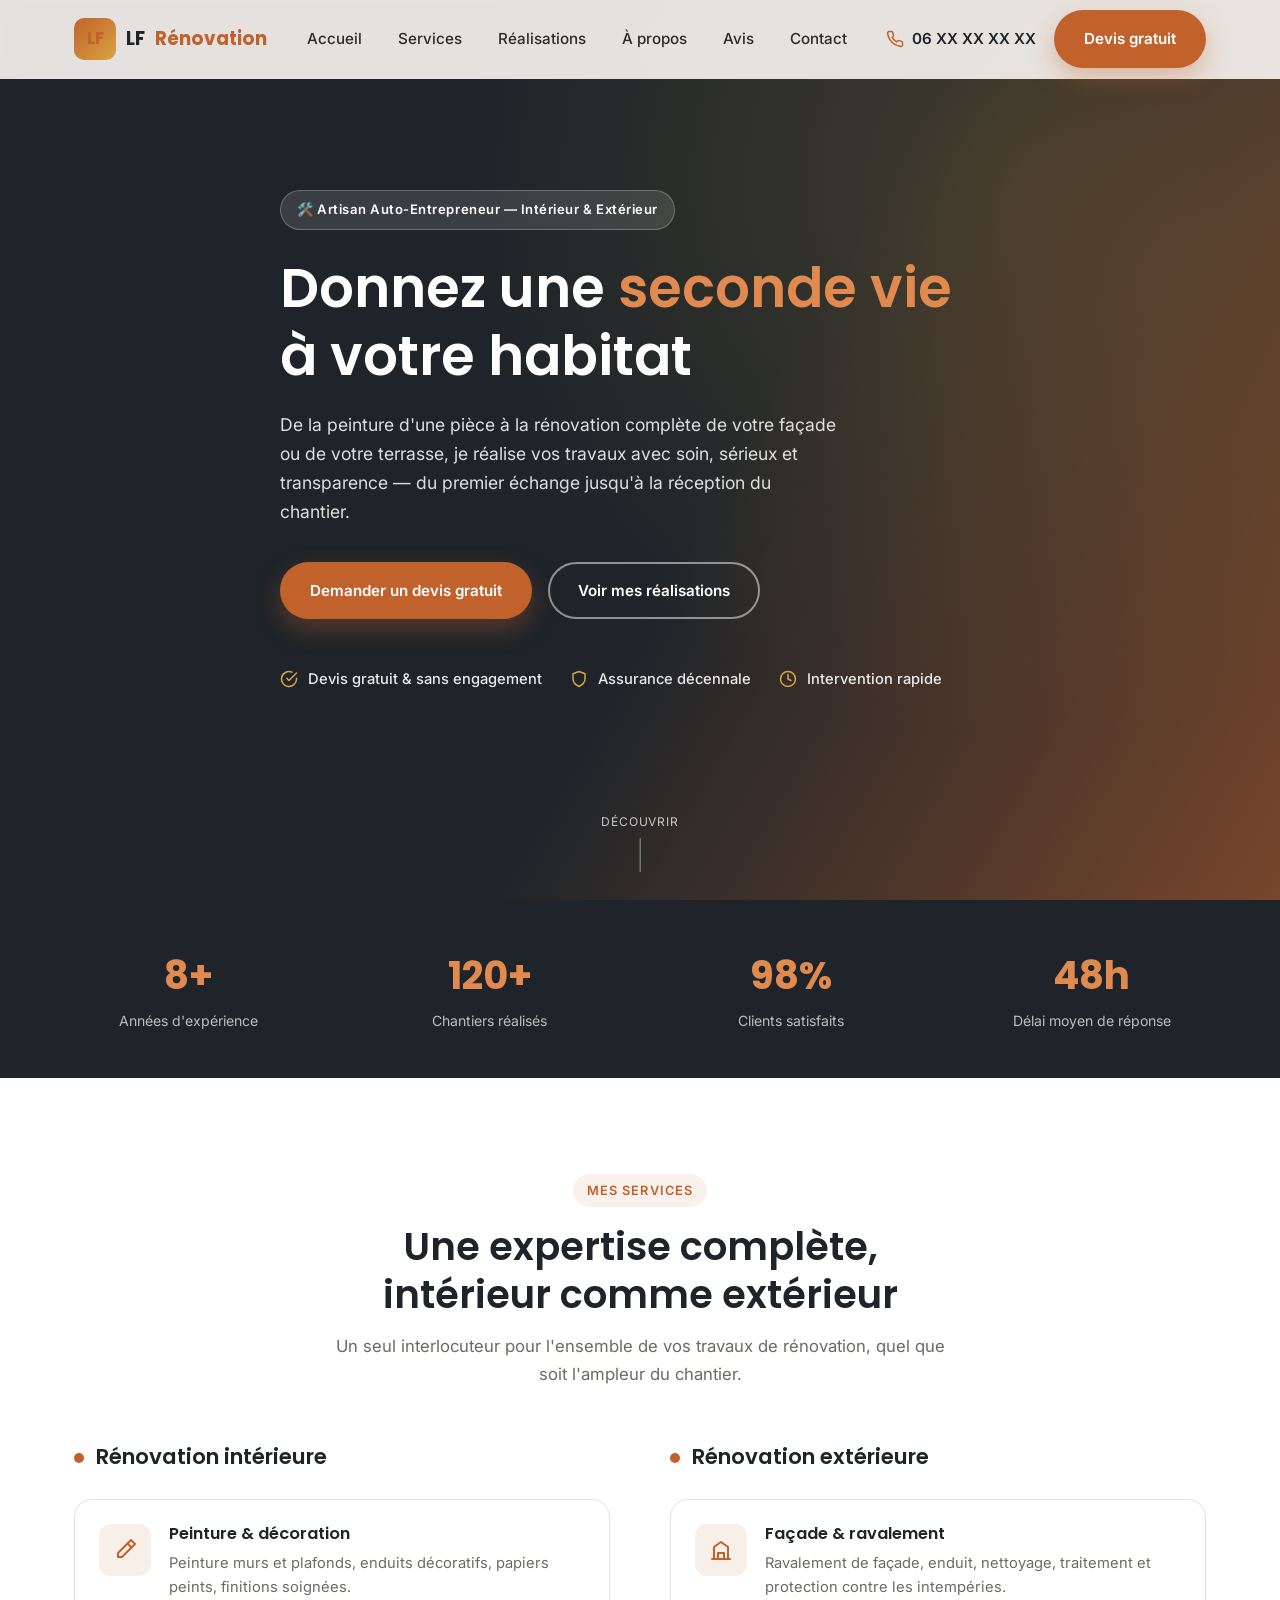
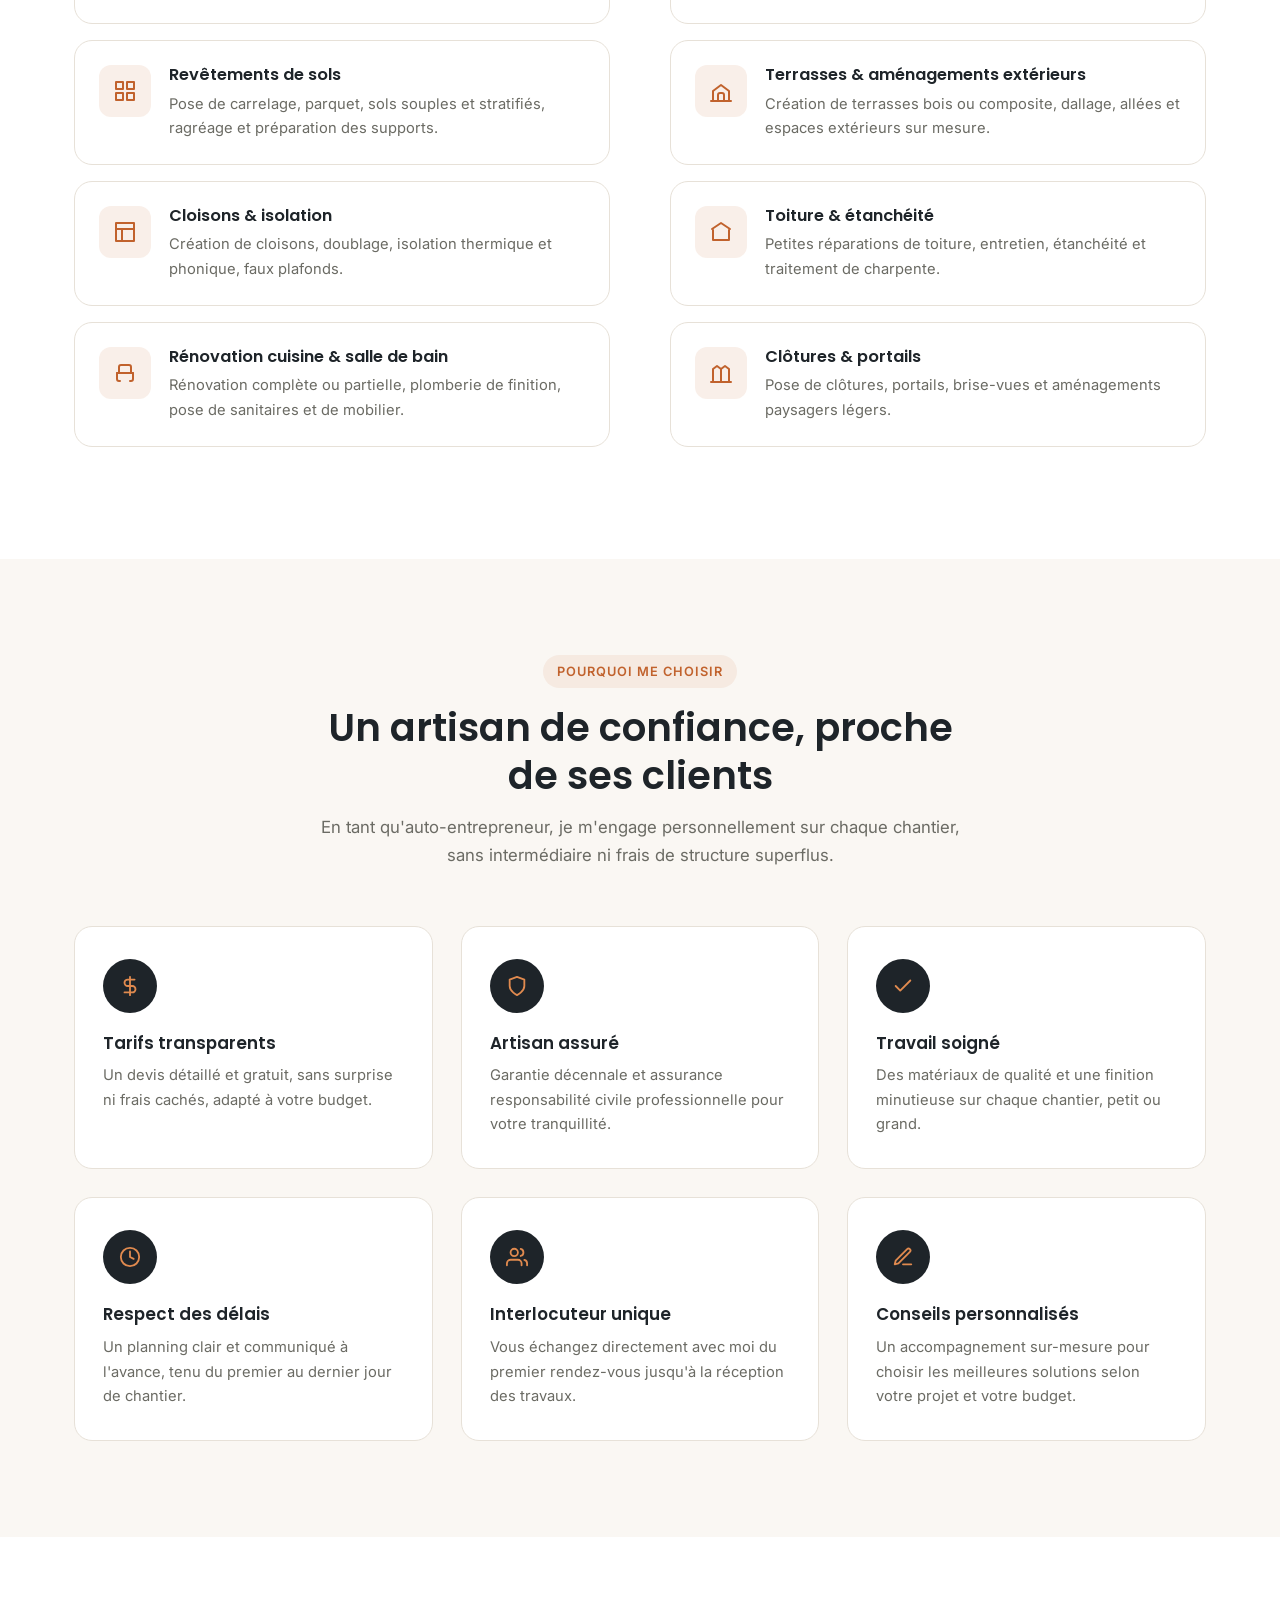
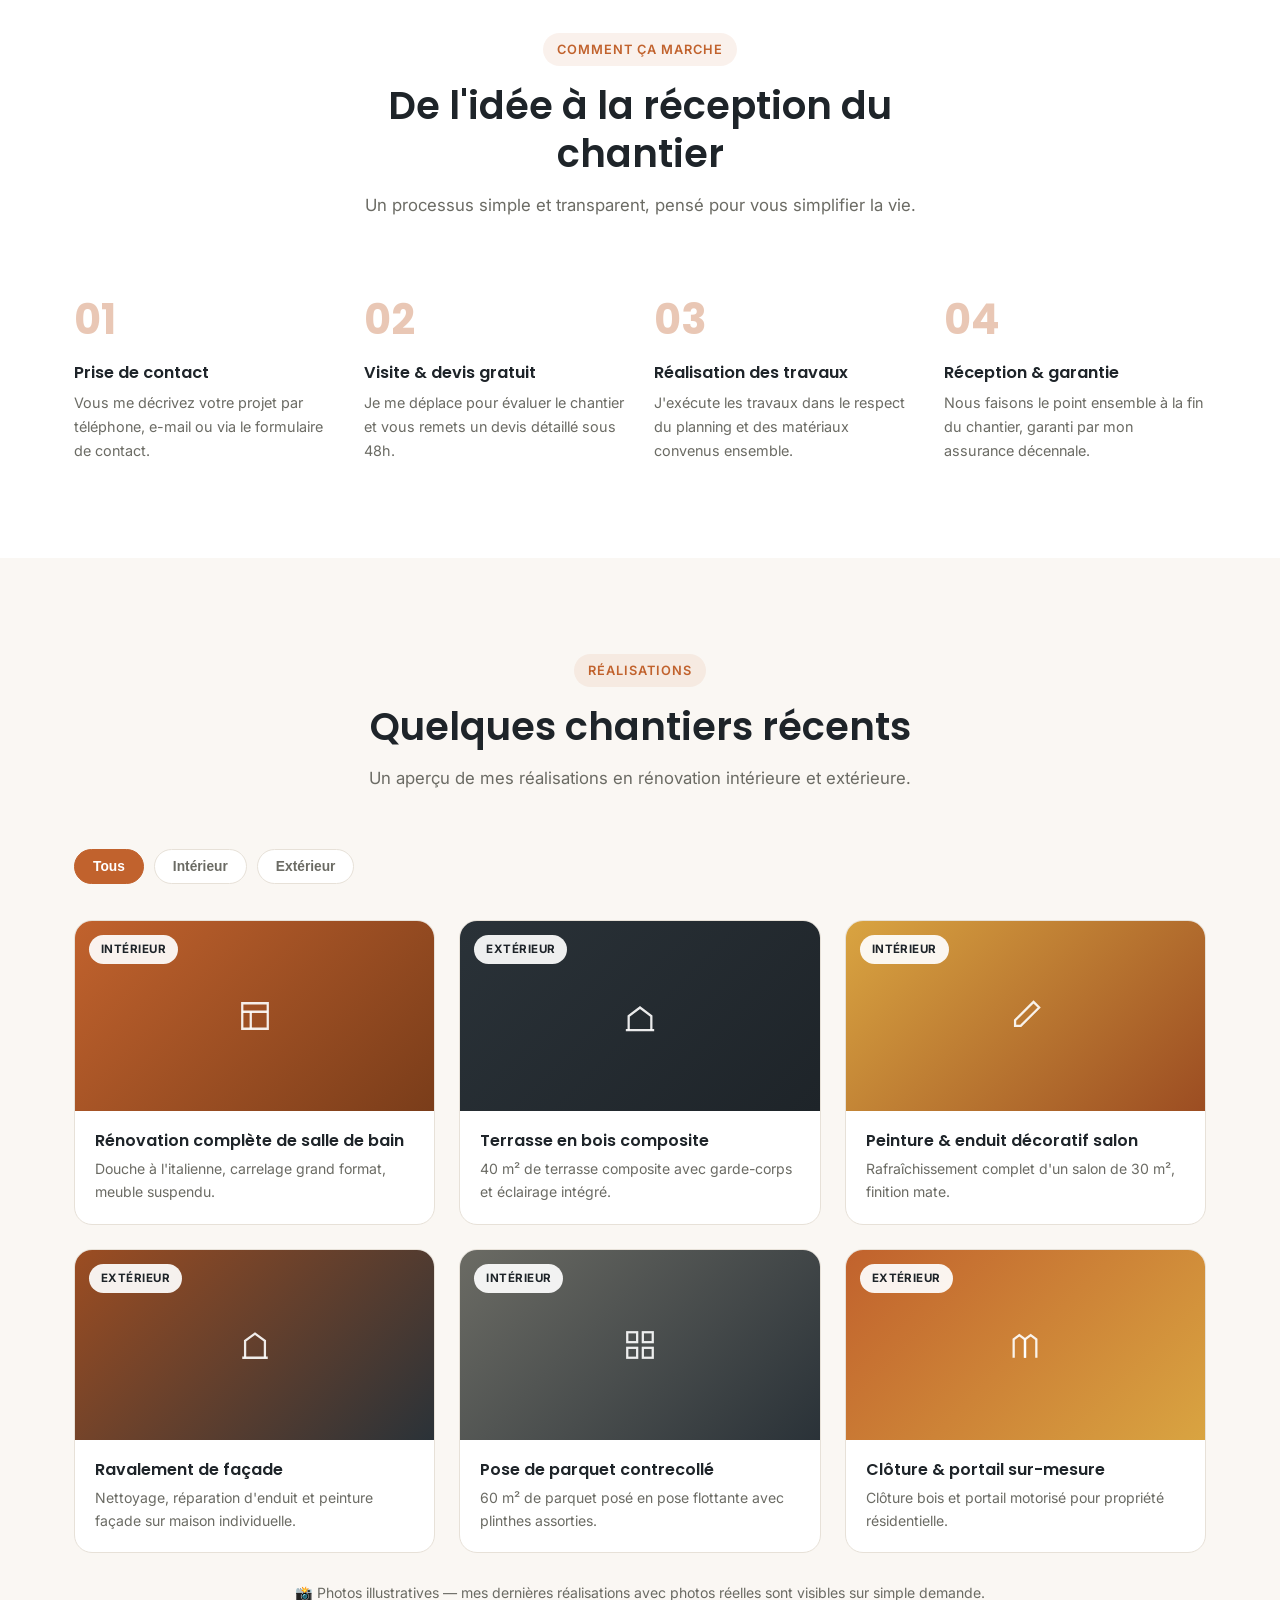
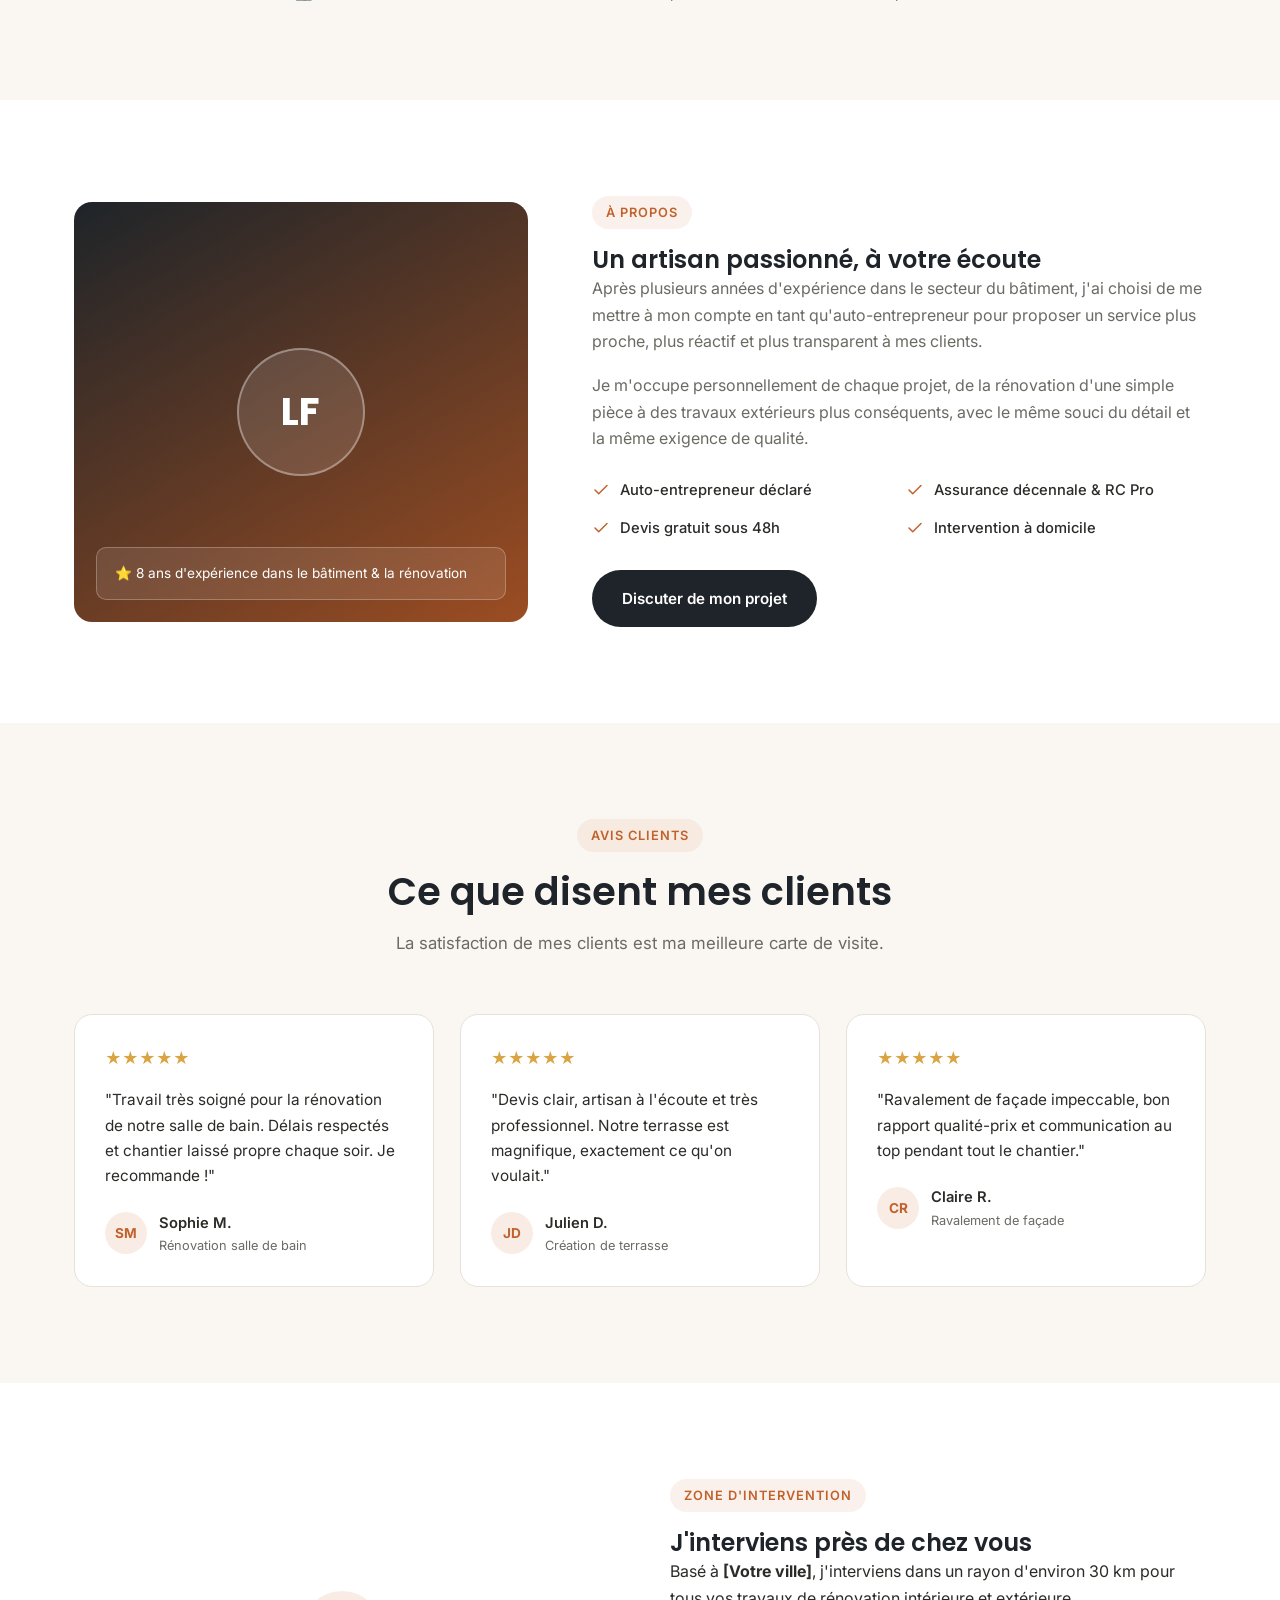
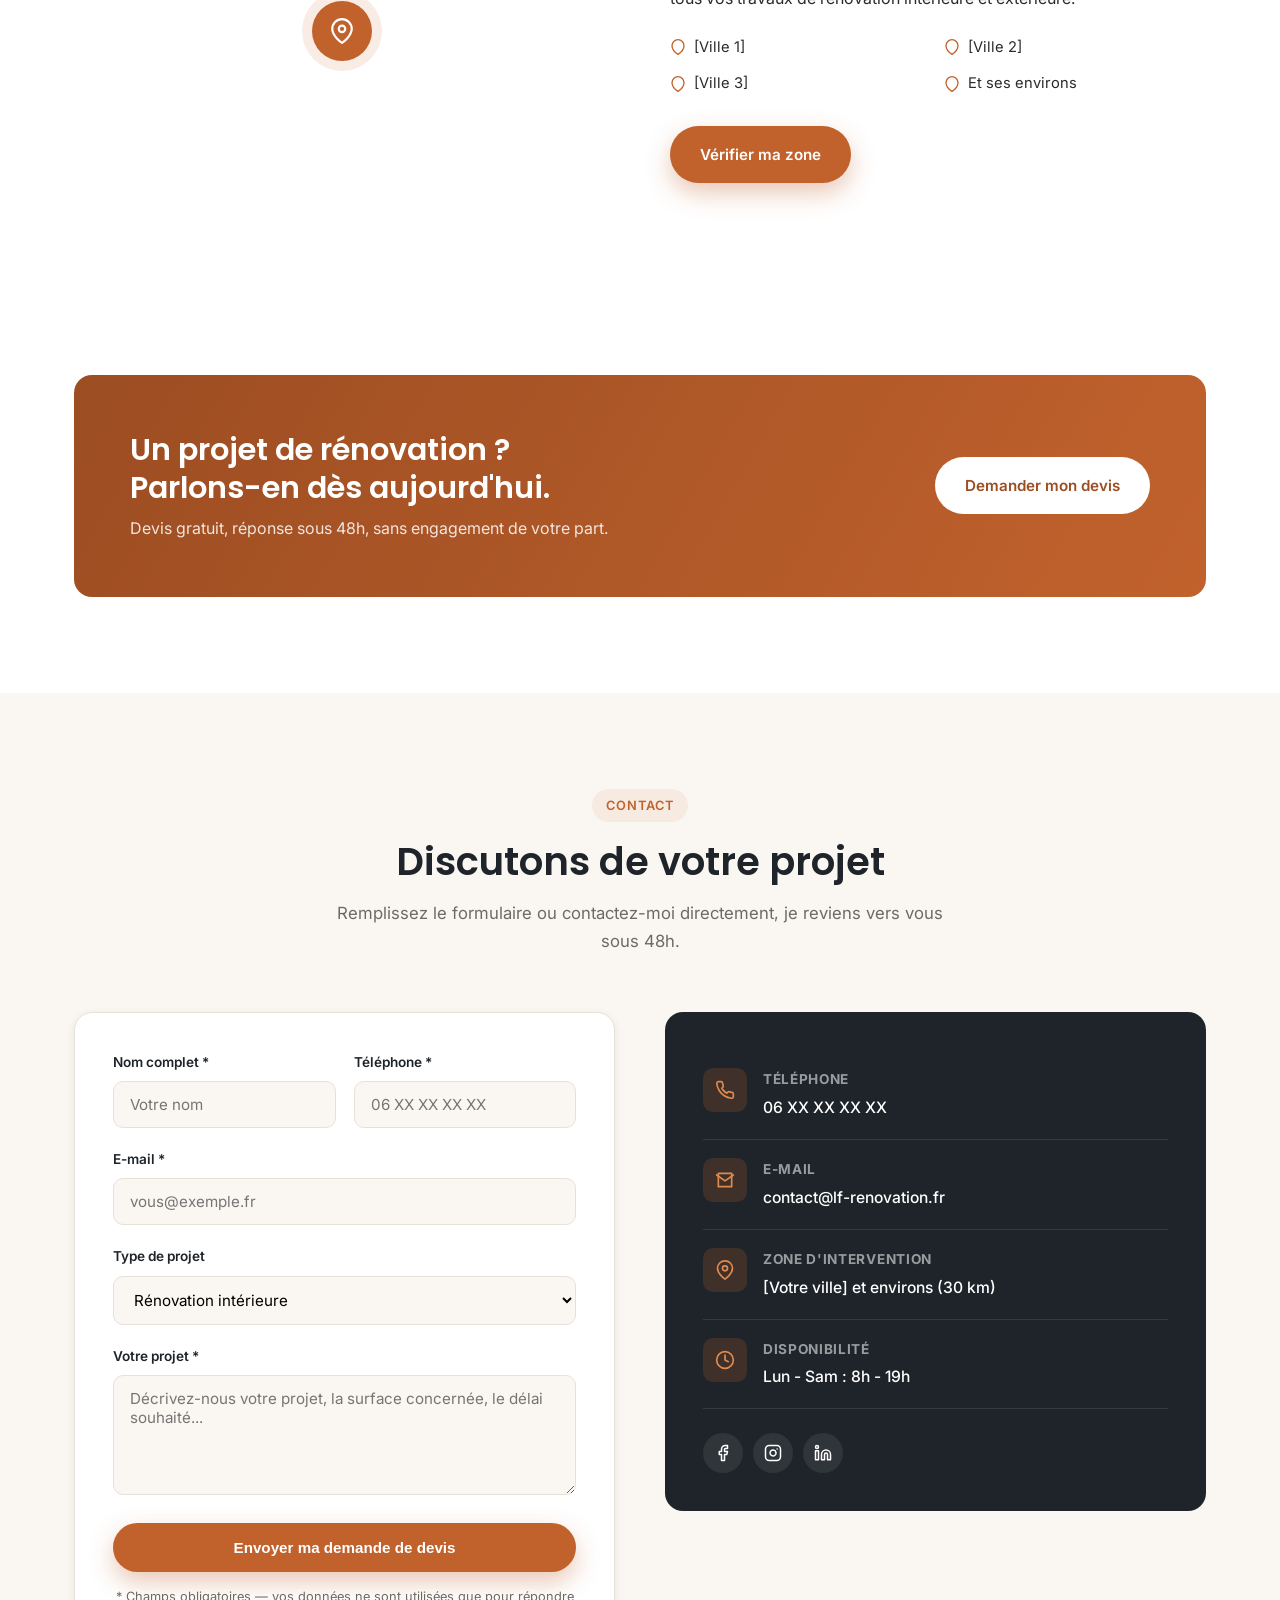
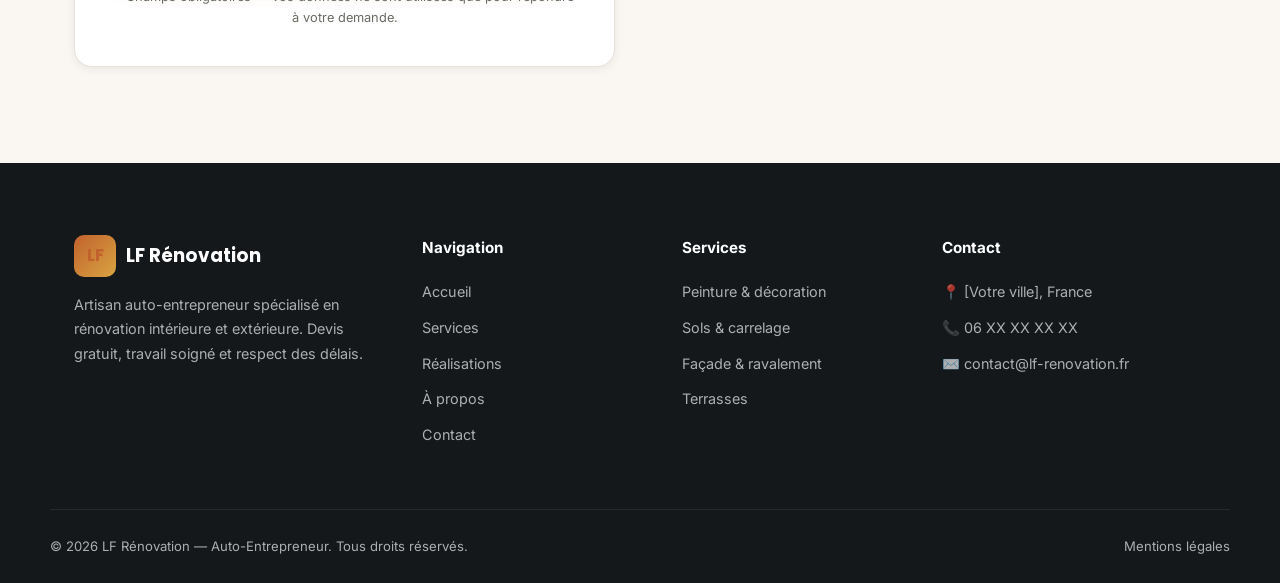
==== index.html @ 2d147cad "Créer le site vitrine LF Rénovation (auto-entrepreneur intérieur/extérieur) Site one-page responsive" ====
<!DOCTYPE html>
<html lang="fr">
<head>
<meta charset="UTF-8">
<meta name="viewport" content="width=device-width, initial-scale=1.0">
<title>LF Rénovation — Artisan Auto-Entrepreneur | Rénovation Intérieure &amp; Extérieure</title>
<meta name="description" content="LF Rénovation, artisan auto-entrepreneur spécialisé en rénovation intérieure et extérieure : peinture, sols, salle de bain, façade, terrasse, toiture. Devis gratuit et sans engagement.">
<link rel="icon" href="data:image/svg+xml,<svg xmlns=%22http://www.w3.org/2000/svg%22 viewBox=%220 0 100 100%22><rect width=%22100%22 height=%22100%22 rx=%2222%22 fill=%22%23c1622d%22/><text x=%2250%22 y=%2266%22 font-size=%2252%22 font-family=%22sans-serif%22 font-weight=%22700%22 fill=%22white%22 text-anchor=%22middle%22>LF</text></svg>">
<link rel="preconnect" href="https://fonts.googleapis.com">
<link rel="preconnect" href="https://fonts.gstatic.com" crossorigin>
<link href="https://fonts.googleapis.com/css2?family=Inter:wght@400;500;600;700&family=Poppins:wght@600;700&display=swap" rel="stylesheet">
<link rel="stylesheet" href="css/style.css">
</head>
<body>

<!-- ============ HEADER ============ -->
<header class="site-header">
  <div class="container header-inner">
    <a href="#accueil" class="logo">
      <span class="logo-mark">LF</span>
      LF <span>Rénovation</span>
    </a>

    <nav class="main-nav">
      <a href="#accueil">Accueil</a>
      <a href="#services">Services</a>
      <a href="#realisations">Réalisations</a>
      <a href="#apropos">À propos</a>
      <a href="#avis">Avis</a>
      <a href="#contact">Contact</a>
    </nav>

    <div class="header-actions">
      <a href="tel:+33600000000" class="phone-link">
        <svg width="18" height="18" viewBox="0 0 24 24" fill="none" stroke="currentColor" stroke-width="2" stroke-linecap="round" stroke-linejoin="round"><path d="M22 16.92v3a2 2 0 0 1-2.18 2 19.79 19.79 0 0 1-8.63-3.07 19.5 19.5 0 0 1-6-6 19.79 19.79 0 0 1-3.07-8.67A2 2 0 0 1 4.11 2h3a2 2 0 0 1 2 1.72c.127.96.361 1.903.7 2.81a2 2 0 0 1-.45 2.11L8.09 9.91a16 16 0 0 0 6 6l1.27-1.27a2 2 0 0 1 2.11-.45c.907.339 1.85.573 2.81.7A2 2 0 0 1 22 16.92z"></path></svg>
        06 XX XX XX XX
      </a>
      <a href="#contact" class="btn btn-primary">Devis gratuit</a>
      <button class="nav-toggle" aria-label="Ouvrir le menu" aria-expanded="false">
        <span></span><span></span><span></span>
      </button>
    </div>
  </div>
</header>

<main>

<!-- ============ HERO ============ -->
<section id="accueil" class="hero">
  <div class="container hero-inner">
    <span class="hero-eyebrow">🛠️ Artisan Auto-Entrepreneur — Intérieur &amp; Extérieur</span>
    <h1>Donnez une <em>seconde vie</em> à votre habitat</h1>
    <p>De la peinture d'une pièce à la rénovation complète de votre façade ou de votre terrasse, je réalise vos travaux avec soin, sérieux et transparence — du premier échange jusqu'à la réception du chantier.</p>
    <div class="hero-cta">
      <a href="#contact" class="btn btn-primary">Demander un devis gratuit</a>
      <a href="#realisations" class="btn btn-outline">Voir mes réalisations</a>
    </div>
    <div class="hero-badges">
      <span class="hero-badge">
        <svg width="18" height="18" viewBox="0 0 24 24" fill="none" stroke="currentColor" stroke-width="2" stroke-linecap="round" stroke-linejoin="round"><path d="M22 11.08V12a10 10 0 1 1-5.93-9.14"></path><polyline points="22 4 12 14.01 9 11.01"></polyline></svg>
        Devis gratuit &amp; sans engagement
      </span>
      <span class="hero-badge">
        <svg width="18" height="18" viewBox="0 0 24 24" fill="none" stroke="currentColor" stroke-width="2" stroke-linecap="round" stroke-linejoin="round"><path d="M12 22s8-4 8-10V5l-8-3-8 3v7c0 6 8 10 8 10z"></path></svg>
        Assurance décennale
      </span>
      <span class="hero-badge">
        <svg width="18" height="18" viewBox="0 0 24 24" fill="none" stroke="currentColor" stroke-width="2" stroke-linecap="round" stroke-linejoin="round"><circle cx="12" cy="12" r="10"></circle><polyline points="12 6 12 12 16 14"></polyline></svg>
        Intervention rapide
      </span>
    </div>
  </div>
  <div class="scroll-cue"><span>Découvrir</span><span class="line"></span></div>
</section>

<!-- ============ STATS ============ -->
<div class="stats-bar">
  <div class="container stats-grid">
    <div class="stat-item"><span class="num">8+</span><span class="label">Années d'expérience</span></div>
    <div class="stat-item"><span class="num">120+</span><span class="label">Chantiers réalisés</span></div>
    <div class="stat-item"><span class="num">98%</span><span class="label">Clients satisfaits</span></div>
    <div class="stat-item"><span class="num">48h</span><span class="label">Délai moyen de réponse</span></div>
  </div>
</div>

<!-- ============ SERVICES ============ -->
<section id="services">
  <div class="container">
    <div class="section-head center reveal">
      <span class="section-tag">Mes services</span>
      <h2>Une expertise complète, intérieur comme extérieur</h2>
      <p>Un seul interlocuteur pour l'ensemble de vos travaux de rénovation, quel que soit l'ampleur du chantier.</p>
    </div>

    <div class="services-columns">
      <div class="reveal">
        <div class="services-col-title"><span class="dot"></span><h3>Rénovation intérieure</h3></div>

        <div class="service-card">
          <div class="service-icon">
            <svg width="24" height="24" viewBox="0 0 24 24" fill="none" stroke="currentColor" stroke-width="2" stroke-linecap="round" stroke-linejoin="round"><path d="M18 2l4 4-13 13H5v-4L18 2z"></path><path d="M14.5 5.5l4 4"></path></svg>
          </div>
          <div>
            <h4>Peinture &amp; décoration</h4>
            <p>Peinture murs et plafonds, enduits décoratifs, papiers peints, finitions soignées.</p>
          </div>
        </div>

        <div class="service-card">
          <div class="service-icon">
            <svg width="24" height="24" viewBox="0 0 24 24" fill="none" stroke="currentColor" stroke-width="2" stroke-linecap="round" stroke-linejoin="round"><rect x="3" y="3" width="7" height="7"></rect><rect x="14" y="3" width="7" height="7"></rect><rect x="14" y="14" width="7" height="7"></rect><rect x="3" y="14" width="7" height="7"></rect></svg>
          </div>
          <div>
            <h4>Revêtements de sols</h4>
            <p>Pose de carrelage, parquet, sols souples et stratifiés, ragréage et préparation des supports.</p>
          </div>
        </div>

        <div class="service-card">
          <div class="service-icon">
            <svg width="24" height="24" viewBox="0 0 24 24" fill="none" stroke="currentColor" stroke-width="2" stroke-linecap="round" stroke-linejoin="round"><path d="M3 3h18v18H3z"></path><path d="M3 9h18"></path><path d="M9 21V9"></path></svg>
          </div>
          <div>
            <h4>Cloisons &amp; isolation</h4>
            <p>Création de cloisons, doublage, isolation thermique et phonique, faux plafonds.</p>
          </div>
        </div>

        <div class="service-card">
          <div class="service-icon">
            <svg width="24" height="24" viewBox="0 0 24 24" fill="none" stroke="currentColor" stroke-width="2" stroke-linecap="round" stroke-linejoin="round"><path d="M4 12h16"></path><path d="M6 12V6a2 2 0 0 1 2-2h8a2 2 0 0 1 2 2v6"></path><path d="M4 12v6a2 2 0 0 0 2 2h1"></path><path d="M20 12v6a2 2 0 0 1-2 2h-1"></path></svg>
          </div>
          <div>
            <h4>Rénovation cuisine &amp; salle de bain</h4>
            <p>Rénovation complète ou partielle, plomberie de finition, pose de sanitaires et de mobilier.</p>
          </div>
        </div>
      </div>

      <div class="reveal">
        <div class="services-col-title"><span class="dot"></span><h3>Rénovation extérieure</h3></div>

        <div class="service-card">
          <div class="service-icon">
            <svg width="24" height="24" viewBox="0 0 24 24" fill="none" stroke="currentColor" stroke-width="2" stroke-linecap="round" stroke-linejoin="round"><path d="M3 21h18"></path><path d="M5 21V9l7-5 7 5v12"></path><path d="M9 21v-6h6v6"></path></svg>
          </div>
          <div>
            <h4>Façade &amp; ravalement</h4>
            <p>Ravalement de façade, enduit, nettoyage, traitement et protection contre les intempéries.</p>
          </div>
        </div>

        <div class="service-card">
          <div class="service-icon">
            <svg width="24" height="24" viewBox="0 0 24 24" fill="none" stroke="currentColor" stroke-width="2" stroke-linecap="round" stroke-linejoin="round"><path d="M2 22h20"></path><path d="M4 22V12l8-6 8 6v10"></path><path d="M9 22v-6a2 2 0 0 1 2-2h2a2 2 0 0 1 2 2v6"></path></svg>
          </div>
          <div>
            <h4>Terrasses &amp; aménagements extérieurs</h4>
            <p>Création de terrasses bois ou composite, dallage, allées et espaces extérieurs sur mesure.</p>
          </div>
        </div>

        <div class="service-card">
          <div class="service-icon">
            <svg width="24" height="24" viewBox="0 0 24 24" fill="none" stroke="currentColor" stroke-width="2" stroke-linecap="round" stroke-linejoin="round"><path d="M3 9l9-6 9 6"></path><path d="M4 10v10h16V10"></path></svg>
          </div>
          <div>
            <h4>Toiture &amp; étanchéité</h4>
            <p>Petites réparations de toiture, entretien, étanchéité et traitement de charpente.</p>
          </div>
        </div>

        <div class="service-card">
          <div class="service-icon">
            <svg width="24" height="24" viewBox="0 0 24 24" fill="none" stroke="currentColor" stroke-width="2" stroke-linecap="round" stroke-linejoin="round"><path d="M4 21V8l4-3 4 3v13"></path><path d="M12 21V8l4-3 4 3v13"></path><path d="M2 21h20"></path></svg>
          </div>
          <div>
            <h4>Clôtures &amp; portails</h4>
            <p>Pose de clôtures, portails, brise-vues et aménagements paysagers légers.</p>
          </div>
        </div>
      </div>
    </div>
  </div>
</section>

<!-- ============ POURQUOI NOUS CHOISIR ============ -->
<section id="pourquoi" class="bg-light">
  <div class="container">
    <div class="section-head center reveal">
      <span class="section-tag">Pourquoi me choisir</span>
      <h2>Un artisan de confiance, proche de ses clients</h2>
      <p>En tant qu'auto-entrepreneur, je m'engage personnellement sur chaque chantier, sans intermédiaire ni frais de structure superflus.</p>
    </div>

    <div class="features-grid">
      <div class="feature-card reveal">
        <div class="feature-icon">
          <svg width="22" height="22" viewBox="0 0 24 24" fill="none" stroke="currentColor" stroke-width="2" stroke-linecap="round" stroke-linejoin="round"><path d="M12 2v20"></path><path d="M17 5H9.5a3.5 3.5 0 0 0 0 7h5a3.5 3.5 0 0 1 0 7H6"></path></svg>
        </div>
        <h4>Tarifs transparents</h4>
        <p>Un devis détaillé et gratuit, sans surprise ni frais cachés, adapté à votre budget.</p>
      </div>

      <div class="feature-card reveal">
        <div class="feature-icon">
          <svg width="22" height="22" viewBox="0 0 24 24" fill="none" stroke="currentColor" stroke-width="2" stroke-linecap="round" stroke-linejoin="round"><path d="M12 22s8-4 8-10V5l-8-3-8 3v7c0 6 8 10 8 10z"></path></svg>
        </div>
        <h4>Artisan assuré</h4>
        <p>Garantie décennale et assurance responsabilité civile professionnelle pour votre tranquillité.</p>
      </div>

      <div class="feature-card reveal">
        <div class="feature-icon">
          <svg width="22" height="22" viewBox="0 0 24 24" fill="none" stroke="currentColor" stroke-width="2" stroke-linecap="round" stroke-linejoin="round"><path d="M20 6L9 17l-5-5"></path></svg>
        </div>
        <h4>Travail soigné</h4>
        <p>Des matériaux de qualité et une finition minutieuse sur chaque chantier, petit ou grand.</p>
      </div>

      <div class="feature-card reveal">
        <div class="feature-icon">
          <svg width="22" height="22" viewBox="0 0 24 24" fill="none" stroke="currentColor" stroke-width="2" stroke-linecap="round" stroke-linejoin="round"><circle cx="12" cy="12" r="10"></circle><polyline points="12 6 12 12 16 14"></polyline></svg>
        </div>
        <h4>Respect des délais</h4>
        <p>Un planning clair et communiqué à l'avance, tenu du premier au dernier jour de chantier.</p>
      </div>

      <div class="feature-card reveal">
        <div class="feature-icon">
          <svg width="22" height="22" viewBox="0 0 24 24" fill="none" stroke="currentColor" stroke-width="2" stroke-linecap="round" stroke-linejoin="round"><path d="M17 21v-2a4 4 0 0 0-4-4H5a4 4 0 0 0-4 4v2"></path><circle cx="9" cy="7" r="4"></circle><path d="M23 21v-2a4 4 0 0 0-3-3.87"></path><path d="M16 3.13a4 4 0 0 1 0 7.75"></path></svg>
        </div>
        <h4>Interlocuteur unique</h4>
        <p>Vous échangez directement avec moi du premier rendez-vous jusqu'à la réception des travaux.</p>
      </div>

      <div class="feature-card reveal">
        <div class="feature-icon">
          <svg width="22" height="22" viewBox="0 0 24 24" fill="none" stroke="currentColor" stroke-width="2" stroke-linecap="round" stroke-linejoin="round"><path d="M12 20h9"></path><path d="M16.5 3.5a2.12 2.12 0 0 1 3 3L7 19l-4 1 1-4L16.5 3.5z"></path></svg>
        </div>
        <h4>Conseils personnalisés</h4>
        <p>Un accompagnement sur-mesure pour choisir les meilleures solutions selon votre projet et votre budget.</p>
      </div>
    </div>
  </div>
</section>

<!-- ============ PROCESS ============ -->
<section id="process">
  <div class="container">
    <div class="section-head center reveal">
      <span class="section-tag">Comment ça marche</span>
      <h2>De l'idée à la réception du chantier</h2>
      <p>Un processus simple et transparent, pensé pour vous simplifier la vie.</p>
    </div>

    <div class="process-grid">
      <div class="process-step reveal">
        <span class="step-num">01</span>
        <h4>Prise de contact</h4>
        <p>Vous me décrivez votre projet par téléphone, e-mail ou via le formulaire de contact.</p>
      </div>
      <div class="process-step reveal">
        <span class="step-num">02</span>
        <h4>Visite &amp; devis gratuit</h4>
        <p>Je me déplace pour évaluer le chantier et vous remets un devis détaillé sous 48h.</p>
      </div>
      <div class="process-step reveal">
        <span class="step-num">03</span>
        <h4>Réalisation des travaux</h4>
        <p>J'exécute les travaux dans le respect du planning et des matériaux convenus ensemble.</p>
      </div>
      <div class="process-step reveal">
        <span class="step-num">04</span>
        <h4>Réception &amp; garantie</h4>
        <p>Nous faisons le point ensemble à la fin du chantier, garanti par mon assurance décennale.</p>
      </div>
    </div>
  </div>
</section>

<!-- ============ RÉALISATIONS ============ -->
<section id="realisations" class="bg-light">
  <div class="container">
    <div class="section-head center reveal">
      <span class="section-tag">Réalisations</span>
      <h2>Quelques chantiers récents</h2>
      <p>Un aperçu de mes réalisations en rénovation intérieure et extérieure.</p>
    </div>

    <div class="gallery-filters reveal">
      <button class="filter-btn active" data-filter="all">Tous</button>
      <button class="filter-btn" data-filter="interieur">Intérieur</button>
      <button class="filter-btn" data-filter="exterieur">Extérieur</button>
    </div>

    <div class="gallery-grid">
      <div class="gallery-card reveal" data-category="interieur">
        <div class="gallery-thumb" style="background:linear-gradient(135deg,#c1622d,#7a3d1a);">
          <span class="cat-badge">Intérieur</span>
          <svg width="34" height="34" viewBox="0 0 24 24" fill="none" stroke="currentColor" stroke-width="1.6"><path d="M3 3h18v18H3z"></path><path d="M3 9h18"></path><path d="M9 21V9"></path></svg>
        </div>
        <div class="gallery-body">
          <h4>Rénovation complète de salle de bain</h4>
          <p>Douche à l'italienne, carrelage grand format, meuble suspendu.</p>
        </div>
      </div>

      <div class="gallery-card reveal" data-category="exterieur">
        <div class="gallery-thumb" style="background:linear-gradient(135deg,#2a3238,#1e2429);">
          <span class="cat-badge">Extérieur</span>
          <svg width="34" height="34" viewBox="0 0 24 24" fill="none" stroke="currentColor" stroke-width="1.6"><path d="M2 22h20"></path><path d="M4 22V12l8-6 8 6v10"></path></svg>
        </div>
        <div class="gallery-body">
          <h4>Terrasse en bois composite</h4>
          <p>40 m² de terrasse composite avec garde-corps et éclairage intégré.</p>
        </div>
      </div>

      <div class="gallery-card reveal" data-category="interieur">
        <div class="gallery-thumb" style="background:linear-gradient(135deg,#d9a441,#9c4d22);">
          <span class="cat-badge">Intérieur</span>
          <svg width="34" height="34" viewBox="0 0 24 24" fill="none" stroke="currentColor" stroke-width="1.6"><path d="M18 2l4 4-13 13H5v-4L18 2z"></path></svg>
        </div>
        <div class="gallery-body">
          <h4>Peinture &amp; enduit décoratif salon</h4>
          <p>Rafraîchissement complet d'un salon de 30 m², finition mate.</p>
        </div>
      </div>

      <div class="gallery-card reveal" data-category="exterieur">
        <div class="gallery-thumb" style="background:linear-gradient(135deg,#9c4d22,#2a3238);">
          <span class="cat-badge">Extérieur</span>
          <svg width="34" height="34" viewBox="0 0 24 24" fill="none" stroke="currentColor" stroke-width="1.6"><path d="M3 21h18"></path><path d="M5 21V9l7-5 7 5v12"></path></svg>
        </div>
        <div class="gallery-body">
          <h4>Ravalement de façade</h4>
          <p>Nettoyage, réparation d'enduit et peinture façade sur maison individuelle.</p>
        </div>
      </div>

      <div class="gallery-card reveal" data-category="interieur">
        <div class="gallery-thumb" style="background:linear-gradient(135deg,#6b6b64,#2a3238);">
          <span class="cat-badge">Intérieur</span>
          <svg width="34" height="34" viewBox="0 0 24 24" fill="none" stroke="currentColor" stroke-width="1.6"><rect x="3" y="3" width="7" height="7"></rect><rect x="14" y="3" width="7" height="7"></rect><rect x="14" y="14" width="7" height="7"></rect><rect x="3" y="14" width="7" height="7"></rect></svg>
        </div>
        <div class="gallery-body">
          <h4>Pose de parquet contrecollé</h4>
          <p>60 m² de parquet posé en pose flottante avec plinthes assorties.</p>
        </div>
      </div>

      <div class="gallery-card reveal" data-category="exterieur">
        <div class="gallery-thumb" style="background:linear-gradient(135deg,#c1622d,#d9a441);">
          <span class="cat-badge">Extérieur</span>
          <svg width="34" height="34" viewBox="0 0 24 24" fill="none" stroke="currentColor" stroke-width="1.6"><path d="M4 21V8l4-3 4 3v13"></path><path d="M12 21V8l4-3 4 3v13"></path></svg>
        </div>
        <div class="gallery-body">
          <h4>Clôture &amp; portail sur-mesure</h4>
          <p>Clôture bois et portail motorisé pour propriété résidentielle.</p>
        </div>
      </div>
    </div>

    <p class="gallery-note reveal">📸 Photos illustratives — mes dernières réalisations avec photos réelles sont visibles sur simple demande.</p>
  </div>
</section>

<!-- ============ À PROPOS ============ -->
<section id="apropos">
  <div class="container about-grid">
    <div class="about-visual reveal">
      <div class="avatar">LF</div>
      <div class="badge-floating">
        ⭐ 8 ans d'expérience dans le bâtiment &amp; la rénovation
      </div>
    </div>

    <div class="about-text reveal">
      <span class="section-tag">À propos</span>
      <h2>Un artisan passionné, à votre écoute</h2>
      <p>Après plusieurs années d'expérience dans le secteur du bâtiment, j'ai choisi de me mettre à mon compte en tant qu'auto-entrepreneur pour proposer un service plus proche, plus réactif et plus transparent à mes clients.</p>
      <p>Je m'occupe personnellement de chaque projet, de la rénovation d'une simple pièce à des travaux extérieurs plus conséquents, avec le même souci du détail et la même exigence de qualité.</p>

      <ul class="about-list">
        <li>
          <svg width="18" height="18" viewBox="0 0 24 24" fill="none" stroke="currentColor" stroke-width="2" stroke-linecap="round" stroke-linejoin="round"><path d="M20 6L9 17l-5-5"></path></svg>
          Auto-entrepreneur déclaré
        </li>
        <li>
          <svg width="18" height="18" viewBox="0 0 24 24" fill="none" stroke="currentColor" stroke-width="2" stroke-linecap="round" stroke-linejoin="round"><path d="M20 6L9 17l-5-5"></path></svg>
          Assurance décennale &amp; RC Pro
        </li>
        <li>
          <svg width="18" height="18" viewBox="0 0 24 24" fill="none" stroke="currentColor" stroke-width="2" stroke-linecap="round" stroke-linejoin="round"><path d="M20 6L9 17l-5-5"></path></svg>
          Devis gratuit sous 48h
        </li>
        <li>
          <svg width="18" height="18" viewBox="0 0 24 24" fill="none" stroke="currentColor" stroke-width="2" stroke-linecap="round" stroke-linejoin="round"><path d="M20 6L9 17l-5-5"></path></svg>
          Intervention à domicile
        </li>
      </ul>

      <a href="#contact" class="btn btn-dark">Discuter de mon projet</a>
    </div>
  </div>
</section>

<!-- ============ AVIS ============ -->
<section id="avis" class="bg-light">
  <div class="container">
    <div class="section-head center reveal">
      <span class="section-tag">Avis clients</span>
      <h2>Ce que disent mes clients</h2>
      <p>La satisfaction de mes clients est ma meilleure carte de visite.</p>
    </div>

    <div class="testimonial-grid">
      <div class="testimonial-card reveal">
        <div class="stars">★★★★★</div>
        <p class="quote">"Travail très soigné pour la rénovation de notre salle de bain. Délais respectés et chantier laissé propre chaque soir. Je recommande !"</p>
        <div class="testimonial-author">
          <span class="initials">SM</span>
          <div><div class="name">Sophie M.</div><div class="project">Rénovation salle de bain</div></div>
        </div>
      </div>

      <div class="testimonial-card reveal">
        <div class="stars">★★★★★</div>
        <p class="quote">"Devis clair, artisan à l'écoute et très professionnel. Notre terrasse est magnifique, exactement ce qu'on voulait."</p>
        <div class="testimonial-author">
          <span class="initials">JD</span>
          <div><div class="name">Julien D.</div><div class="project">Création de terrasse</div></div>
        </div>
      </div>

      <div class="testimonial-card reveal">
        <div class="stars">★★★★★</div>
        <p class="quote">"Ravalement de façade impeccable, bon rapport qualité-prix et communication au top pendant tout le chantier."</p>
        <div class="testimonial-author">
          <span class="initials">CR</span>
          <div><div class="name">Claire R.</div><div class="project">Ravalement de façade</div></div>
        </div>
      </div>
    </div>
  </div>
</section>

<!-- ============ ZONE D'INTERVENTION ============ -->
<section id="zone">
  <div class="container zone-wrap">
    <div class="zone-radar reveal">
      <div class="center-pin">
        <svg width="26" height="26" viewBox="0 0 24 24" fill="none" stroke="currentColor" stroke-width="2" stroke-linecap="round" stroke-linejoin="round"><path d="M21 10c0 7-9 13-9 13s-9-6-9-13a9 9 0 0 1 18 0z"></path><circle cx="12" cy="10" r="3"></circle></svg>
      </div>
    </div>

    <div class="reveal">
      <span class="section-tag">Zone d'intervention</span>
      <h2>J'interviens près de chez vous</h2>
      <p>Basé à <strong>[Votre ville]</strong>, j'interviens dans un rayon d'environ 30 km pour tous vos travaux de rénovation intérieure et extérieure.</p>

      <ul class="zone-list">
        <li>
          <svg width="16" height="16" viewBox="0 0 24 24" fill="none" stroke="currentColor" stroke-width="2" stroke-linecap="round" stroke-linejoin="round"><path d="M21 10c0 7-9 13-9 13s-9-6-9-13a9 9 0 0 1 18 0z"></path></svg>
          [Ville 1]
        </li>
        <li>
          <svg width="16" height="16" viewBox="0 0 24 24" fill="none" stroke="currentColor" stroke-width="2" stroke-linecap="round" stroke-linejoin="round"><path d="M21 10c0 7-9 13-9 13s-9-6-9-13a9 9 0 0 1 18 0z"></path></svg>
          [Ville 2]
        </li>
        <li>
          <svg width="16" height="16" viewBox="0 0 24 24" fill="none" stroke="currentColor" stroke-width="2" stroke-linecap="round" stroke-linejoin="round"><path d="M21 10c0 7-9 13-9 13s-9-6-9-13a9 9 0 0 1 18 0z"></path></svg>
          [Ville 3]
        </li>
        <li>
          <svg width="16" height="16" viewBox="0 0 24 24" fill="none" stroke="currentColor" stroke-width="2" stroke-linecap="round" stroke-linejoin="round"><path d="M21 10c0 7-9 13-9 13s-9-6-9-13a9 9 0 0 1 18 0z"></path></svg>
          Et ses environs
        </li>
      </ul>

      <a href="#contact" class="btn btn-primary">Vérifier ma zone</a>
    </div>
  </div>
</section>

<!-- ============ CTA BANNER ============ -->
<section>
  <div class="container">
    <div class="cta-banner reveal">
      <div>
        <h3>Un projet de rénovation ? Parlons-en dès aujourd'hui.</h3>
        <p>Devis gratuit, réponse sous 48h, sans engagement de votre part.</p>
      </div>
      <a href="#contact" class="btn" style="background:#fff;color:var(--color-primary-dark);">Demander mon devis</a>
    </div>
  </div>
</section>

<!-- ============ CONTACT ============ -->
<section id="contact" class="bg-light">
  <div class="container">
    <div class="section-head center reveal">
      <span class="section-tag">Contact</span>
      <h2>Discutons de votre projet</h2>
      <p>Remplissez le formulaire ou contactez-moi directement, je reviens vers vous sous 48h.</p>
    </div>

    <div class="contact-grid">
      <form id="contact-form" class="contact-form reveal" novalidate>
        <div id="form-success" class="form-success">
          <svg width="20" height="20" viewBox="0 0 24 24" fill="none" stroke="currentColor" stroke-width="2" stroke-linecap="round" stroke-linejoin="round"><path d="M22 11.08V12a10 10 0 1 1-5.93-9.14"></path><polyline points="22 4 12 14.01 9 11.01"></polyline></svg>
          Merci ! Votre demande a bien été enregistrée, je reviens vers vous rapidement.
        </div>

        <div class="form-row">
          <div class="form-group">
            <label for="nom">Nom complet *</label>
            <input type="text" id="nom" name="nom" required placeholder="Votre nom">
          </div>
          <div class="form-group">
            <label for="telephone">Téléphone *</label>
            <input type="tel" id="telephone" name="telephone" required placeholder="06 XX XX XX XX">
          </div>
        </div>

        <div class="form-group">
          <label for="email">E-mail *</label>
          <input type="email" id="email" name="email" required placeholder="vous@exemple.fr">
        </div>

        <div class="form-group">
          <label for="type-projet">Type de projet</label>
          <select id="type-projet" name="type-projet">
            <option value="interieur">Rénovation intérieure</option>
            <option value="exterieur">Rénovation extérieure</option>
            <option value="les-deux">Intérieur &amp; extérieur</option>
            <option value="autre">Autre / je ne sais pas encore</option>
          </select>
        </div>

        <div class="form-group">
          <label for="message">Votre projet *</label>
          <textarea id="message" name="message" required placeholder="Décrivez-nous votre projet, la surface concernée, le délai souhaité..."></textarea>
        </div>

        <button type="submit" class="btn btn-primary btn-block">Envoyer ma demande de devis</button>
        <p class="form-note">* Champs obligatoires — vos données ne sont utilisées que pour répondre à votre demande.</p>
      </form>

      <div class="reveal">
        <div class="contact-info-card">
          <div class="contact-info-row">
            <div class="ic">
              <svg width="20" height="20" viewBox="0 0 24 24" fill="none" stroke="currentColor" stroke-width="2" stroke-linecap="round" stroke-linejoin="round"><path d="M22 16.92v3a2 2 0 0 1-2.18 2 19.79 19.79 0 0 1-8.63-3.07 19.5 19.5 0 0 1-6-6 19.79 19.79 0 0 1-3.07-8.67A2 2 0 0 1 4.11 2h3a2 2 0 0 1 2 1.72c.127.96.361 1.903.7 2.81a2 2 0 0 1-.45 2.11L8.09 9.91a16 16 0 0 0 6 6l1.27-1.27a2 2 0 0 1 2.11-.45c.907.339 1.85.573 2.81.7A2 2 0 0 1 22 16.92z"></path></svg>
            </div>
            <div>
              <h5>Téléphone</h5>
              <a href="tel:+33600000000">06 XX XX XX XX</a>
            </div>
          </div>

          <div class="contact-info-row">
            <div class="ic">
              <svg width="20" height="20" viewBox="0 0 24 24" fill="none" stroke="currentColor" stroke-width="2" stroke-linecap="round" stroke-linejoin="round"><path d="M4 4h16v16H4z"></path><path d="M22 6l-10 7L2 6"></path></svg>
            </div>
            <div>
              <h5>E-mail</h5>
              <a href="mailto:contact@lf-renovation.fr">contact@lf-renovation.fr</a>
            </div>
          </div>

          <div class="contact-info-row">
            <div class="ic">
              <svg width="20" height="20" viewBox="0 0 24 24" fill="none" stroke="currentColor" stroke-width="2" stroke-linecap="round" stroke-linejoin="round"><path d="M21 10c0 7-9 13-9 13s-9-6-9-13a9 9 0 0 1 18 0z"></path><circle cx="12" cy="10" r="3"></circle></svg>
            </div>
            <div>
              <h5>Zone d'intervention</h5>
              <p>[Votre ville] et environs (30 km)</p>
            </div>
          </div>

          <div class="contact-info-row">
            <div class="ic">
              <svg width="20" height="20" viewBox="0 0 24 24" fill="none" stroke="currentColor" stroke-width="2" stroke-linecap="round" stroke-linejoin="round"><circle cx="12" cy="12" r="10"></circle><polyline points="12 6 12 12 16 14"></polyline></svg>
            </div>
            <div>
              <h5>Disponibilité</h5>
              <p>Lun - Sam : 8h - 19h</p>
            </div>
          </div>

          <div class="social-row">
            <a href="#" aria-label="Facebook">
              <svg width="18" height="18" viewBox="0 0 24 24" fill="none" stroke="currentColor" stroke-width="2" stroke-linecap="round" stroke-linejoin="round"><path d="M18 2h-3a5 5 0 0 0-5 5v3H7v4h3v8h4v-8h3l1-4h-4V7a1 1 0 0 1 1-1h3z"></path></svg>
            </a>
            <a href="#" aria-label="Instagram">
              <svg width="18" height="18" viewBox="0 0 24 24" fill="none" stroke="currentColor" stroke-width="2" stroke-linecap="round" stroke-linejoin="round"><rect x="2" y="2" width="20" height="20" rx="5"></rect><path d="M16 11.37A4 4 0 1 1 12.63 8 4 4 0 0 1 16 11.37z"></path><line x1="17.5" y1="6.5" x2="17.51" y2="6.5"></line></svg>
            </a>
            <a href="#" aria-label="LinkedIn">
              <svg width="18" height="18" viewBox="0 0 24 24" fill="none" stroke="currentColor" stroke-width="2" stroke-linecap="round" stroke-linejoin="round"><path d="M16 8a6 6 0 0 1 6 6v7h-4v-7a2 2 0 0 0-2-2 2 2 0 0 0-2 2v7h-4v-7a6 6 0 0 1 6-6z"></path><rect x="2" y="9" width="4" height="12"></rect><circle cx="4" cy="4" r="2"></circle></svg>
            </a>
          </div>
        </div>
      </div>
    </div>
  </div>
</section>

</main>

<!-- ============ FOOTER ============ -->
<footer class="site-footer">
  <div class="container footer-grid">
    <div class="footer-brand">
      <a href="#accueil" class="logo"><span class="logo-mark">LF</span>LF Rénovation</a>
      <p>Artisan auto-entrepreneur spécialisé en rénovation intérieure et extérieure. Devis gratuit, travail soigné et respect des délais.</p>
    </div>

    <div class="footer-col">
      <h5>Navigation</h5>
      <ul>
        <li><a href="#accueil">Accueil</a></li>
        <li><a href="#services">Services</a></li>
        <li><a href="#realisations">Réalisations</a></li>
        <li><a href="#apropos">À propos</a></li>
        <li><a href="#contact">Contact</a></li>
      </ul>
    </div>

    <div class="footer-col">
      <h5>Services</h5>
      <ul>
        <li><a href="#services">Peinture &amp; décoration</a></li>
        <li><a href="#services">Sols &amp; carrelage</a></li>
        <li><a href="#services">Façade &amp; ravalement</a></li>
        <li><a href="#services">Terrasses</a></li>
      </ul>
    </div>

    <div class="footer-col">
      <h5>Contact</h5>
      <ul>
        <li>📍 [Votre ville], France</li>
        <li>📞 <a href="tel:+33600000000">06 XX XX XX XX</a></li>
        <li>✉️ <a href="mailto:contact@lf-renovation.fr">contact@lf-renovation.fr</a></li>
      </ul>
    </div>
  </div>

  <div class="container footer-bottom">
    <span>&copy; <span id="current-year">2026</span> LF Rénovation — Auto-Entrepreneur. Tous droits réservés.</span>
    <a href="mentions-legales.html">Mentions légales</a>
  </div>
</footer>

<button id="back-to-top" class="back-to-top" aria-label="Retour en haut">
  <svg width="18" height="18" viewBox="0 0 24 24" fill="none" stroke="currentColor" stroke-width="2" stroke-linecap="round" stroke-linejoin="round"><line x1="12" y1="19" x2="12" y2="5"></line><polyline points="5 12 12 5 19 12"></polyline></svg>
</button>

<script src="js/main.js"></script>
</body>
</html>
---- css/style.css ----
/* =========================================================
   LF Rénovation — Feuille de styles principale
   ========================================================= */

:root {
  --color-primary: #c1622d;
  --color-primary-dark: #9c4d22;
  --color-primary-light: #e08a4f;
  --color-dark: #1e2429;
  --color-dark-2: #2a3238;
  --color-light: #faf7f3;
  --color-white: #ffffff;
  --color-text: #2b2b28;
  --color-muted: #6b6b64;
  --color-border: #e7e1d8;
  --color-gold: #d9a441;

  --font-heading: 'Poppins', 'Segoe UI', sans-serif;
  --font-body: 'Inter', 'Segoe UI', sans-serif;

  --radius: 10px;
  --radius-lg: 18px;
  --shadow-sm: 0 2px 8px rgba(30, 36, 41, 0.08);
  --shadow-md: 0 8px 24px rgba(30, 36, 41, 0.12);
  --shadow-lg: 0 20px 50px rgba(30, 36, 41, 0.18);
  --container: 1180px;
  --transition: 0.25s ease;
}

* {
  margin: 0;
  padding: 0;
  box-sizing: border-box;
}

html {
  scroll-behavior: smooth;
  scroll-padding-top: 84px;
}

body {
  font-family: var(--font-body);
  color: var(--color-text);
  background: var(--color-white);
  line-height: 1.65;
  -webkit-font-smoothing: antialiased;
}

img {
  max-width: 100%;
  display: block;
}

a {
  color: inherit;
  text-decoration: none;
}

ul {
  list-style: none;
}

h1, h2, h3, h4 {
  font-family: var(--font-heading);
  font-weight: 600;
  line-height: 1.25;
  color: var(--color-dark);
}

.container {
  width: 100%;
  max-width: var(--container);
  margin: 0 auto;
  padding: 0 24px;
}

section {
  padding: 96px 0;
}

@media (max-width: 768px) {
  section { padding: 64px 0; }
}

.section-tag {
  display: inline-flex;
  align-items: center;
  gap: 8px;
  font-size: 0.8rem;
  font-weight: 600;
  letter-spacing: 0.08em;
  text-transform: uppercase;
  color: var(--color-primary);
  background: rgba(193, 98, 45, 0.09);
  padding: 6px 14px;
  border-radius: 999px;
  margin-bottom: 16px;
}

.section-head {
  max-width: 640px;
  margin-bottom: 56px;
}

.section-head.center {
  margin-left: auto;
  margin-right: auto;
  text-align: center;
}

.section-head h2 {
  font-size: clamp(1.7rem, 3vw, 2.5rem);
  margin-bottom: 14px;
}

.section-head p {
  color: var(--color-muted);
  font-size: 1.05rem;
}

.bg-light { background: var(--color-light); }
.bg-dark { background: var(--color-dark); color: #d9dadb; }
.bg-dark h2, .bg-dark h3, .bg-dark h4 { color: #fff; }

/* ---------- Buttons ---------- */
.btn {
  display: inline-flex;
  align-items: center;
  justify-content: center;
  gap: 8px;
  padding: 14px 28px;
  border-radius: 999px;
  font-weight: 600;
  font-size: 0.95rem;
  border: 2px solid transparent;
  cursor: pointer;
  transition: transform var(--transition), box-shadow var(--transition), background var(--transition), color var(--transition);
  white-space: nowrap;
}

.btn-primary {
  background: var(--color-primary);
  color: #fff;
  box-shadow: 0 10px 24px rgba(193, 98, 45, 0.35);
}

.btn-primary:hover {
  background: var(--color-primary-dark);
  transform: translateY(-2px);
}

.btn-outline {
  background: transparent;
  border-color: rgba(255, 255, 255, 0.5);
  color: #fff;
}

.btn-outline:hover {
  background: rgba(255, 255, 255, 0.12);
  transform: translateY(-2px);
}

.btn-dark {
  background: var(--color-dark);
  color: #fff;
}
.btn-dark:hover { background: #000; transform: translateY(-2px); }

.btn-block { width: 100%; }

/* ---------- Header ---------- */
.site-header {
  position: fixed;
  top: 0;
  left: 0;
  right: 0;
  z-index: 1000;
  background: rgba(250, 247, 243, 0.9);
  backdrop-filter: blur(10px);
  border-bottom: 1px solid transparent;
  transition: background var(--transition), border-color var(--transition), box-shadow var(--transition);
}

.site-header.scrolled {
  background: rgba(255, 255, 255, 0.96);
  border-bottom-color: var(--color-border);
  box-shadow: var(--shadow-sm);
}

.header-inner {
  display: flex;
  align-items: center;
  justify-content: space-between;
  height: 78px;
}

.logo {
  display: flex;
  align-items: center;
  gap: 10px;
  font-family: var(--font-heading);
  font-weight: 700;
  font-size: 1.15rem;
  color: var(--color-dark);
}

.logo-mark {
  width: 42px;
  height: 42px;
  border-radius: 10px;
  background: linear-gradient(135deg, var(--color-primary), var(--color-gold));
  color: #fff;
  display: flex;
  align-items: center;
  justify-content: center;
  font-weight: 700;
  font-size: 1.05rem;
  flex-shrink: 0;
}

.logo span { color: var(--color-primary); }

.main-nav {
  display: flex;
  align-items: center;
  gap: 36px;
}

.main-nav a {
  font-size: 0.95rem;
  font-weight: 500;
  color: var(--color-text);
  position: relative;
  padding: 6px 0;
  transition: color var(--transition);
}

.main-nav a:hover { color: var(--color-primary); }

.header-actions {
  display: flex;
  align-items: center;
  gap: 18px;
}

.phone-link {
  display: flex;
  align-items: center;
  gap: 8px;
  font-weight: 600;
  font-size: 0.95rem;
  color: var(--color-dark);
}

.phone-link svg { color: var(--color-primary); flex-shrink: 0; }

.nav-toggle {
  display: none;
  flex-direction: column;
  gap: 5px;
  background: none;
  border: none;
  cursor: pointer;
  padding: 6px;
}

.nav-toggle span {
  width: 26px;
  height: 2px;
  background: var(--color-dark);
  border-radius: 2px;
  transition: transform var(--transition), opacity var(--transition);
}

/* ---------- Hero ---------- */
.hero {
  position: relative;
  min-height: 100vh;
  display: flex;
  align-items: center;
  padding-top: 78px;
  background:
    linear-gradient(120deg, rgba(30, 36, 41, 0.92) 10%, rgba(30, 36, 41, 0.55) 55%, rgba(193, 98, 45, 0.55)),
    url('https://images.unsplash.com/photo-1600585154340-be6161a56a0c?auto=format&fit=crop&w=1800&q=70') center/cover no-repeat;
  background-color: var(--color-dark);
  color: #fff;
  overflow: hidden;
}

.hero::after {
  content: "";
  position: absolute;
  inset: 0;
  background: radial-gradient(circle at 80% 20%, rgba(217, 164, 65, 0.18), transparent 45%);
  pointer-events: none;
}

.hero-inner {
  position: relative;
  z-index: 2;
  max-width: 720px;
  padding: 60px 0;
}

.hero-eyebrow {
  display: inline-flex;
  align-items: center;
  gap: 10px;
  background: rgba(255, 255, 255, 0.12);
  border: 1px solid rgba(255, 255, 255, 0.25);
  padding: 8px 16px;
  border-radius: 999px;
  font-size: 0.82rem;
  font-weight: 600;
  letter-spacing: 0.04em;
  margin-bottom: 24px;
}

.hero h1 {
  color: #fff;
  font-size: clamp(2.2rem, 5vw, 3.4rem);
  margin-bottom: 20px;
}

.hero h1 em {
  font-style: normal;
  color: var(--color-primary-light);
}

.hero p {
  font-size: 1.1rem;
  color: rgba(255, 255, 255, 0.85);
  max-width: 560px;
  margin-bottom: 36px;
}

.hero-cta {
  display: flex;
  flex-wrap: wrap;
  gap: 16px;
  margin-bottom: 48px;
}

.hero-badges {
  display: flex;
  flex-wrap: wrap;
  gap: 28px;
}

.hero-badge {
  display: flex;
  align-items: center;
  gap: 10px;
  font-size: 0.92rem;
  font-weight: 500;
  color: rgba(255, 255, 255, 0.9);
}

.hero-badge svg { color: var(--color-gold); flex-shrink: 0; }

.scroll-cue {
  position: absolute;
  bottom: 28px;
  left: 50%;
  transform: translateX(-50%);
  z-index: 2;
  display: flex;
  flex-direction: column;
  align-items: center;
  gap: 6px;
  color: rgba(255, 255, 255, 0.75);
  font-size: 0.75rem;
  letter-spacing: 0.08em;
  text-transform: uppercase;
}

.scroll-cue .line {
  width: 1px;
  height: 34px;
  background: rgba(255, 255, 255, 0.5);
  animation: scrollcue 1.8s ease-in-out infinite;
}

@keyframes scrollcue {
  0% { transform: scaleY(0); transform-origin: top; opacity: 0; }
  40% { transform: scaleY(1); transform-origin: top; opacity: 1; }
  60% { transform: scaleY(1); transform-origin: bottom; opacity: 1; }
  100% { transform: scaleY(0); transform-origin: bottom; opacity: 0; }
}

/* ---------- Stats bar ---------- */
.stats-bar {
  background: var(--color-dark);
  color: #fff;
}

.stats-grid {
  display: grid;
  grid-template-columns: repeat(4, 1fr);
  gap: 24px;
  padding: 44px 0;
}

.stat-item { text-align: center; }

.stat-item .num {
  font-family: var(--font-heading);
  font-size: clamp(1.8rem, 3vw, 2.4rem);
  font-weight: 700;
  color: var(--color-primary-light);
  display: block;
}

.stat-item .label {
  font-size: 0.88rem;
  color: rgba(255, 255, 255, 0.7);
  margin-top: 6px;
}

/* ---------- Services ---------- */
.services-columns {
  display: grid;
  grid-template-columns: 1fr 1fr;
  gap: 60px;
}

.services-col-title {
  display: flex;
  align-items: center;
  gap: 12px;
  margin-bottom: 28px;
  font-size: 1.15rem;
}

.services-col-title .dot {
  width: 10px;
  height: 10px;
  border-radius: 50%;
  background: var(--color-primary);
}

.service-card {
  display: flex;
  gap: 18px;
  padding: 24px;
  border-radius: var(--radius-lg);
  border: 1px solid var(--color-border);
  background: #fff;
  margin-bottom: 16px;
  transition: box-shadow var(--transition), transform var(--transition), border-color var(--transition);
}

.service-card:hover {
  box-shadow: var(--shadow-md);
  transform: translateY(-3px);
  border-color: transparent;
}

.service-icon {
  width: 52px;
  height: 52px;
  border-radius: 12px;
  background: rgba(193, 98, 45, 0.1);
  color: var(--color-primary);
  display: flex;
  align-items: center;
  justify-content: center;
  flex-shrink: 0;
}

.service-card h4 {
  font-size: 1.02rem;
  margin-bottom: 6px;
}

.service-card p {
  color: var(--color-muted);
  font-size: 0.92rem;
}

/* ---------- Why us ---------- */
.features-grid {
  display: grid;
  grid-template-columns: repeat(3, 1fr);
  gap: 28px;
}

.feature-card {
  padding: 32px 28px;
  background: #fff;
  border-radius: var(--radius-lg);
  border: 1px solid var(--color-border);
  transition: transform var(--transition), box-shadow var(--transition);
}

.feature-card:hover {
  transform: translateY(-4px);
  box-shadow: var(--shadow-md);
}

.feature-icon {
  width: 54px;
  height: 54px;
  border-radius: 50%;
  background: var(--color-dark);
  color: var(--color-primary-light);
  display: flex;
  align-items: center;
  justify-content: center;
  margin-bottom: 20px;
}

.feature-card h4 { font-size: 1.05rem; margin-bottom: 10px; }
.feature-card p { color: var(--color-muted); font-size: 0.92rem; }

/* ---------- Process ---------- */
.process-grid {
  display: grid;
  grid-template-columns: repeat(4, 1fr);
  gap: 28px;
  counter-reset: step;
}

.process-step {
  position: relative;
  padding-top: 10px;
}

.process-step .step-num {
  font-family: var(--font-heading);
  font-size: 2.6rem;
  font-weight: 700;
  color: var(--color-primary);
  opacity: 0.35;
  display: block;
  margin-bottom: 8px;
}

.process-step h4 { font-size: 1.02rem; margin-bottom: 8px; }
.process-step p { color: var(--color-muted); font-size: 0.9rem; }

/* ---------- Réalisations / Gallery ---------- */
.gallery-filters {
  display: flex;
  flex-wrap: wrap;
  gap: 10px;
  margin-bottom: 36px;
}

.filter-btn {
  padding: 9px 18px;
  border-radius: 999px;
  border: 1px solid var(--color-border);
  background: #fff;
  font-size: 0.86rem;
  font-weight: 600;
  color: var(--color-muted);
  cursor: pointer;
  transition: all var(--transition);
}

.filter-btn:hover { border-color: var(--color-primary); color: var(--color-primary); }

.filter-btn.active {
  background: var(--color-primary);
  border-color: var(--color-primary);
  color: #fff;
}

.gallery-grid {
  display: grid;
  grid-template-columns: repeat(3, 1fr);
  gap: 24px;
}

.gallery-card {
  border-radius: var(--radius-lg);
  overflow: hidden;
  border: 1px solid var(--color-border);
  background: #fff;
  transition: transform var(--transition), box-shadow var(--transition);
}

.gallery-card:hover {
  transform: translateY(-4px);
  box-shadow: var(--shadow-lg);
}

.gallery-thumb {
  height: 190px;
  position: relative;
  display: flex;
  align-items: center;
  justify-content: center;
  color: rgba(255, 255, 255, 0.9);
}

.gallery-thumb .cat-badge {
  position: absolute;
  top: 14px;
  left: 14px;
  background: rgba(255, 255, 255, 0.92);
  color: var(--color-dark);
  font-size: 0.72rem;
  font-weight: 700;
  text-transform: uppercase;
  letter-spacing: 0.04em;
  padding: 5px 12px;
  border-radius: 999px;
}

.gallery-body { padding: 20px; }
.gallery-body h4 { font-size: 1rem; margin-bottom: 6px; }
.gallery-body p { color: var(--color-muted); font-size: 0.88rem; }

.gallery-note {
  margin-top: 28px;
  font-size: 0.88rem;
  color: var(--color-muted);
  text-align: center;
}

/* ---------- About ---------- */
.about-grid {
  display: grid;
  grid-template-columns: 0.85fr 1.15fr;
  gap: 64px;
  align-items: center;
}

.about-visual {
  position: relative;
  border-radius: var(--radius-lg);
  background: linear-gradient(150deg, var(--color-dark), var(--color-primary-dark));
  min-height: 420px;
  display: flex;
  align-items: center;
  justify-content: center;
  color: #fff;
  overflow: hidden;
}

.about-visual .avatar {
  width: 128px;
  height: 128px;
  border-radius: 50%;
  background: rgba(255, 255, 255, 0.12);
  border: 2px solid rgba(255, 255, 255, 0.35);
  display: flex;
  align-items: center;
  justify-content: center;
  font-family: var(--font-heading);
  font-size: 2.4rem;
  font-weight: 700;
}

.about-visual .badge-floating {
  position: absolute;
  bottom: 22px;
  left: 22px;
  right: 22px;
  background: rgba(255, 255, 255, 0.1);
  border: 1px solid rgba(255, 255, 255, 0.25);
  backdrop-filter: blur(6px);
  border-radius: var(--radius);
  padding: 14px 18px;
  font-size: 0.85rem;
}

.about-text p { color: var(--color-muted); margin-bottom: 18px; }

.about-list {
  display: grid;
  grid-template-columns: 1fr 1fr;
  gap: 14px;
  margin: 26px 0 30px;
}

.about-list li {
  display: flex;
  align-items: center;
  gap: 10px;
  font-size: 0.92rem;
  font-weight: 500;
}

.about-list svg { color: var(--color-primary); flex-shrink: 0; }

/* ---------- Testimonials ---------- */
.testimonial-grid {
  display: grid;
  grid-template-columns: repeat(3, 1fr);
  gap: 26px;
}

.testimonial-card {
  background: #fff;
  border: 1px solid var(--color-border);
  border-radius: var(--radius-lg);
  padding: 30px;
}

.stars {
  color: var(--color-gold);
  display: flex;
  gap: 3px;
  margin-bottom: 16px;
}

.testimonial-card p.quote {
  color: var(--color-text);
  font-size: 0.96rem;
  margin-bottom: 22px;
}

.testimonial-author {
  display: flex;
  align-items: center;
  gap: 12px;
}

.testimonial-author .initials {
  width: 42px;
  height: 42px;
  border-radius: 50%;
  background: rgba(193, 98, 45, 0.12);
  color: var(--color-primary);
  display: flex;
  align-items: center;
  justify-content: center;
  font-weight: 700;
  font-size: 0.85rem;
  flex-shrink: 0;
}

.testimonial-author .name { font-weight: 600; font-size: 0.92rem; }
.testimonial-author .project { font-size: 0.8rem; color: var(--color-muted); }

/* ---------- Zone ---------- */
.zone-wrap {
  display: grid;
  grid-template-columns: 1fr 1fr;
  gap: 60px;
  align-items: center;
}

.zone-radar {
  position: relative;
  aspect-ratio: 1;
  max-width: 380px;
  margin: 0 auto;
  border-radius: 50%;
  background: radial-gradient(circle, rgba(193, 98, 45, 0.14) 0%, rgba(193, 98, 45, 0.05) 60%, transparent 72%);
  display: flex;
  align-items: center;
  justify-content: center;
}

.zone-radar::before, .zone-radar::after {
  content: "";
  position: absolute;
  border: 1px dashed rgba(193, 98, 45, 0.35);
  border-radius: 50%;
}

.zone-radar::before { inset: 15%; }
.zone-radar::after { inset: 32%; }

.zone-radar .center-pin {
  width: 60px;
  height: 60px;
  border-radius: 50%;
  background: var(--color-primary);
  color: #fff;
  display: flex;
  align-items: center;
  justify-content: center;
  box-shadow: 0 0 0 10px rgba(193, 98, 45, 0.12);
  z-index: 2;
}

.zone-list {
  display: grid;
  grid-template-columns: 1fr 1fr;
  gap: 12px;
  margin: 24px 0 30px;
}

.zone-list li {
  display: flex;
  align-items: center;
  gap: 8px;
  font-size: 0.92rem;
  color: var(--color-text);
}

.zone-list svg { color: var(--color-primary); flex-shrink: 0; }

/* ---------- Contact ---------- */
.contact-grid {
  display: grid;
  grid-template-columns: 1fr 1fr;
  gap: 50px;
}

.contact-form {
  background: #fff;
  border: 1px solid var(--color-border);
  border-radius: var(--radius-lg);
  padding: 38px;
  box-shadow: var(--shadow-sm);
}

.form-row {
  display: grid;
  grid-template-columns: 1fr 1fr;
  gap: 18px;
}

.form-group { margin-bottom: 20px; }

.form-group label {
  display: block;
  font-size: 0.85rem;
  font-weight: 600;
  margin-bottom: 8px;
  color: var(--color-dark);
}

.form-group input,
.form-group select,
.form-group textarea {
  width: 100%;
  padding: 13px 16px;
  border: 1px solid var(--color-border);
  border-radius: var(--radius);
  font-family: var(--font-body);
  font-size: 0.95rem;
  background: var(--color-light);
  transition: border-color var(--transition), background var(--transition);
}

.form-group input:focus,
.form-group select:focus,
.form-group textarea:focus {
  outline: none;
  border-color: var(--color-primary);
  background: #fff;
}

.form-group textarea { resize: vertical; min-height: 120px; }

.form-note {
  font-size: 0.8rem;
  color: var(--color-muted);
  margin-top: 14px;
  text-align: center;
}

.form-success {
  display: none;
  align-items: center;
  gap: 12px;
  background: rgba(76, 149, 89, 0.1);
  color: #2f7a3d;
  border: 1px solid rgba(76, 149, 89, 0.3);
  padding: 16px 18px;
  border-radius: var(--radius);
  font-size: 0.9rem;
  font-weight: 500;
  margin-bottom: 20px;
}

.form-success.visible { display: flex; }

.contact-info-card {
  background: var(--color-dark);
  color: #fff;
  border-radius: var(--radius-lg);
  padding: 38px;
  height: fit-content;
}

.contact-info-row {
  display: flex;
  gap: 16px;
  padding: 18px 0;
  border-bottom: 1px solid rgba(255, 255, 255, 0.1);
}

.contact-info-row:last-of-type { border-bottom: none; }

.contact-info-row .ic {
  width: 44px;
  height: 44px;
  border-radius: 10px;
  background: rgba(193, 98, 45, 0.2);
  color: var(--color-primary-light);
  display: flex;
  align-items: center;
  justify-content: center;
  flex-shrink: 0;
}

.contact-info-row h5 {
  font-size: 0.85rem;
  text-transform: uppercase;
  letter-spacing: 0.05em;
  color: rgba(255, 255, 255, 0.55);
  margin-bottom: 4px;
}

.contact-info-row p, .contact-info-row a { font-size: 0.98rem; font-weight: 500; }

.social-row {
  display: flex;
  gap: 10px;
  margin-top: 24px;
}

.social-row a {
  width: 40px;
  height: 40px;
  border-radius: 50%;
  background: rgba(255, 255, 255, 0.08);
  display: flex;
  align-items: center;
  justify-content: center;
  transition: background var(--transition);
}

.social-row a:hover { background: var(--color-primary); }

/* ---------- CTA banner ---------- */
.cta-banner {
  background: linear-gradient(120deg, var(--color-primary-dark), var(--color-primary));
  color: #fff;
  border-radius: var(--radius-lg);
  padding: 56px;
  display: flex;
  align-items: center;
  justify-content: space-between;
  gap: 30px;
  flex-wrap: wrap;
}

.cta-banner h3 {
  color: #fff;
  font-size: clamp(1.4rem, 2.6vw, 1.9rem);
  max-width: 480px;
}

.cta-banner p { color: rgba(255, 255, 255, 0.85); margin-top: 8px; }

/* ---------- Footer ---------- */
.site-footer {
  background: #14181b;
  color: rgba(255, 255, 255, 0.65);
  padding: 72px 0 0;
}

.footer-grid {
  display: grid;
  grid-template-columns: 1.4fr 1fr 1fr 1.2fr;
  gap: 40px;
  padding-bottom: 50px;
  border-bottom: 1px solid rgba(255, 255, 255, 0.08);
}

.footer-brand .logo { color: #fff; margin-bottom: 16px; }
.footer-brand p { font-size: 0.9rem; line-height: 1.7; max-width: 320px; }

.footer-col h5 {
  color: #fff;
  font-size: 0.95rem;
  margin-bottom: 20px;
}

.footer-col ul li { margin-bottom: 12px; font-size: 0.9rem; }
.footer-col ul li a:hover { color: var(--color-primary-light); }

.footer-bottom {
  display: flex;
  justify-content: space-between;
  align-items: center;
  padding: 26px 0;
  font-size: 0.82rem;
  flex-wrap: wrap;
  gap: 10px;
}

.footer-bottom a:hover { color: var(--color-primary-light); }

/* ---------- Reveal animation ---------- */
.reveal {
  opacity: 0;
  transform: translateY(24px);
  transition: opacity 0.7s ease, transform 0.7s ease;
}

.reveal.in-view {
  opacity: 1;
  transform: translateY(0);
}

/* ---------- Back to top ---------- */
.back-to-top {
  position: fixed;
  right: 24px;
  bottom: 24px;
  width: 46px;
  height: 46px;
  border-radius: 50%;
  background: var(--color-dark);
  color: #fff;
  display: flex;
  align-items: center;
  justify-content: center;
  opacity: 0;
  visibility: hidden;
  transform: translateY(10px);
  transition: all var(--transition);
  z-index: 900;
  cursor: pointer;
  border: none;
}

.back-to-top.visible {
  opacity: 1;
  visibility: visible;
  transform: translateY(0);
}

/* ---------- Legal page ---------- */
.legal-page {
  padding-top: 150px;
  padding-bottom: 100px;
}

.legal-page h1 { margin-bottom: 30px; }
.legal-page h2 { font-size: 1.2rem; margin: 34px 0 12px; }
.legal-page p, .legal-page li { color: var(--color-muted); margin-bottom: 10px; }
.legal-page ul { padding-left: 20px; list-style: disc; }

/* ---------- Responsive ---------- */
@media (max-width: 1024px) {
  .services-columns { grid-template-columns: 1fr; gap: 20px; }
  .features-grid { grid-template-columns: repeat(2, 1fr); }
  .process-grid { grid-template-columns: repeat(2, 1fr); gap: 40px; }
  .gallery-grid { grid-template-columns: repeat(2, 1fr); }
  .about-grid { grid-template-columns: 1fr; }
  .zone-wrap { grid-template-columns: 1fr; }
  .testimonial-grid { grid-template-columns: 1fr 1fr; }
  .contact-grid { grid-template-columns: 1fr; }
  .footer-grid { grid-template-columns: 1fr 1fr; }
  .stats-grid { grid-template-columns: repeat(2, 1fr); }
}

@media (max-width: 860px) {
  .main-nav { display: none; }
  .header-actions .phone-link { display: none; }
  .nav-toggle { display: flex; }

  .site-header.nav-open .main-nav {
    display: flex;
    flex-direction: column;
    position: absolute;
    top: 78px;
    left: 0;
    right: 0;
    background: #fff;
    padding: 24px;
    gap: 18px;
    box-shadow: var(--shadow-md);
    border-top: 1px solid var(--color-border);
  }
}

@media (max-width: 640px) {
  .features-grid { grid-template-columns: 1fr; }
  .process-grid { grid-template-columns: 1fr; }
  .gallery-grid { grid-template-columns: 1fr; }
  .testimonial-grid { grid-template-columns: 1fr; }
  .form-row { grid-template-columns: 1fr; }
  .about-list { grid-template-columns: 1fr; }
  .zone-list { grid-template-columns: 1fr; }
  .cta-banner { flex-direction: column; text-align: center; padding: 40px 26px; }
  .footer-grid { grid-template-columns: 1fr; }
  .footer-bottom { flex-direction: column; text-align: center; }
  .hero-cta { flex-direction: column; align-items: stretch; }
  .hero-cta .btn { width: 100%; }
}
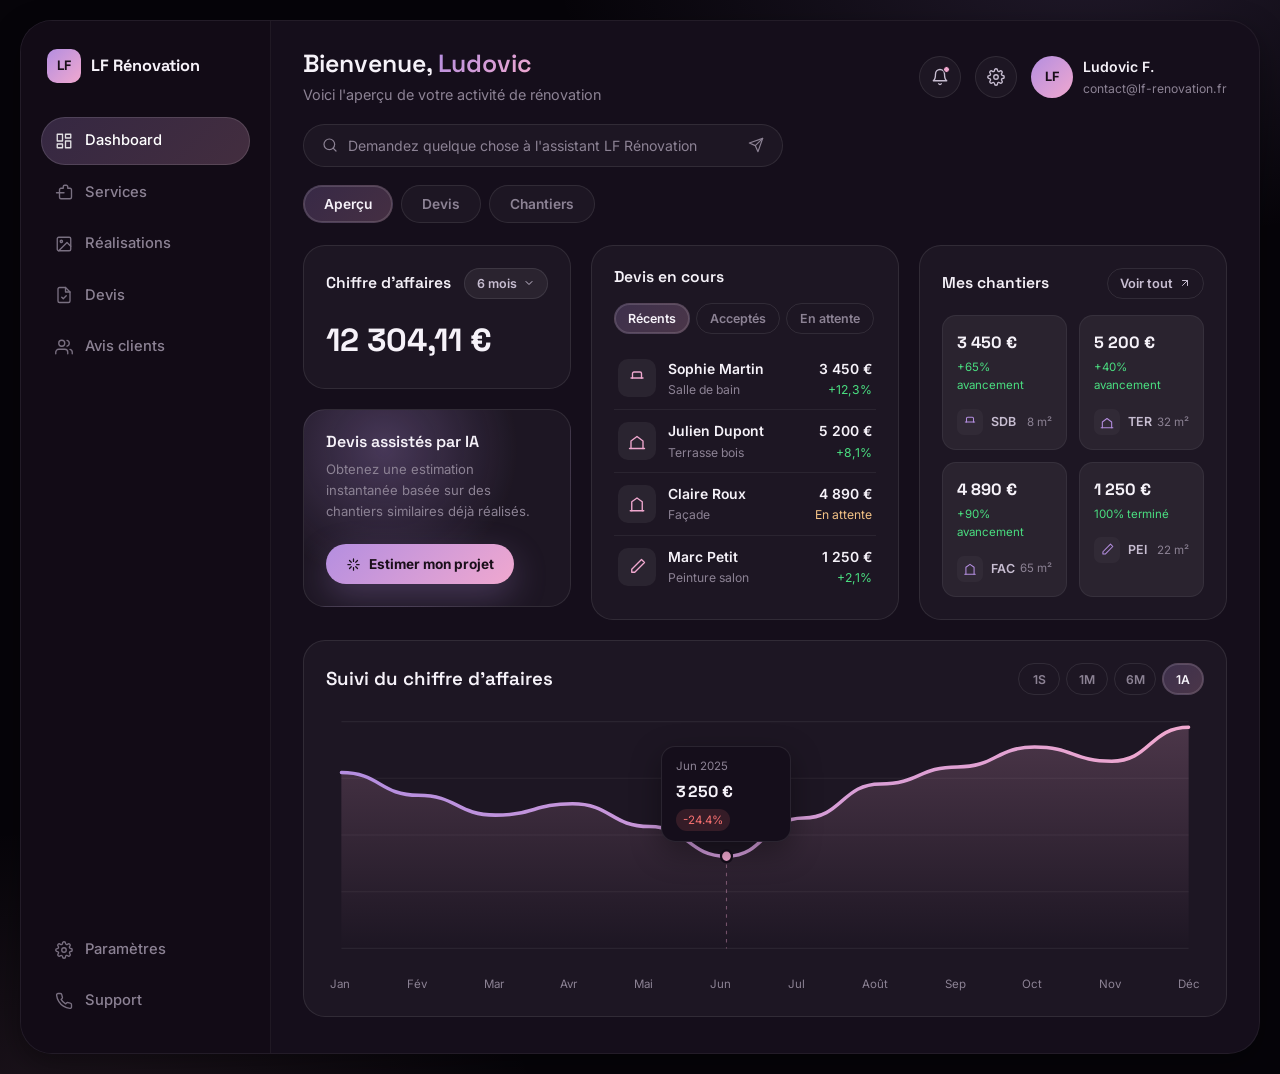
==== commit c75286b1: "Refondre le site LF Rénovation en application façon dashboard Remplace le site vitrine one-page par " ====
--- a/index.html
+++ b/index.html
@@ -3,660 +3,520 @@
 <head>
 <meta charset="UTF-8">
 <meta name="viewport" content="width=device-width, initial-scale=1.0">
-<title>LF Rénovation — Artisan Auto-Entrepreneur | Rénovation Intérieure &amp; Extérieure</title>
-<meta name="description" content="LF Rénovation, artisan auto-entrepreneur spécialisé en rénovation intérieure et extérieure : peinture, sols, salle de bain, façade, terrasse, toiture. Devis gratuit et sans engagement.">
-<link rel="icon" href="data:image/svg+xml,<svg xmlns=%22http://www.w3.org/2000/svg%22 viewBox=%220 0 100 100%22><rect width=%22100%22 height=%22100%22 rx=%2222%22 fill=%22%23c1622d%22/><text x=%2250%22 y=%2266%22 font-size=%2252%22 font-family=%22sans-serif%22 font-weight=%22700%22 fill=%22white%22 text-anchor=%22middle%22>LF</text></svg>">
+<title>LF Rénovation — Espace Pro</title>
+<meta name="description" content="LF Rénovation, artisan auto-entrepreneur en rénovation intérieure et extérieure. Suivez vos devis, vos chantiers et votre activité en un coup d'œil.">
+<link rel="icon" href="data:image/svg+xml,<svg xmlns=%22http://www.w3.org/2000/svg%22 viewBox=%220 0 100 100%22><rect width=%22100%22 height=%22100%22 rx=%2222%22 fill=%22%23b48ee0%22/><text x=%2250%22 y=%2266%22 font-size=%2252%22 font-family=%22sans-serif%22 font-weight=%22700%22 fill=%22%23150e1b%22 text-anchor=%22middle%22>LF</text></svg>">
 <link rel="preconnect" href="https://fonts.googleapis.com">
 <link rel="preconnect" href="https://fonts.gstatic.com" crossorigin>
-<link href="https://fonts.googleapis.com/css2?family=Inter:wght@400;500;600;700&family=Poppins:wght@600;700&display=swap" rel="stylesheet">
+<link href="https://fonts.googleapis.com/css2?family=Inter:wght@400;500;600;700&family=Space+Grotesk:wght@500;600;700&display=swap" rel="stylesheet">
 <link rel="stylesheet" href="css/style.css">
 </head>
 <body>
 
-<!-- ============ HEADER ============ -->
-<header class="site-header">
-  <div class="container header-inner">
-    <a href="#accueil" class="logo">
-      <span class="logo-mark">LF</span>
-      LF <span>Rénovation</span>
-    </a>
-
-    <nav class="main-nav">
-      <a href="#accueil">Accueil</a>
-      <a href="#services">Services</a>
-      <a href="#realisations">Réalisations</a>
-      <a href="#apropos">À propos</a>
-      <a href="#avis">Avis</a>
-      <a href="#contact">Contact</a>
-    </nav>
-
-    <div class="header-actions">
-      <a href="tel:+33600000000" class="phone-link">
-        <svg width="18" height="18" viewBox="0 0 24 24" fill="none" stroke="currentColor" stroke-width="2" stroke-linecap="round" stroke-linejoin="round"><path d="M22 16.92v3a2 2 0 0 1-2.18 2 19.79 19.79 0 0 1-8.63-3.07 19.5 19.5 0 0 1-6-6 19.79 19.79 0 0 1-3.07-8.67A2 2 0 0 1 4.11 2h3a2 2 0 0 1 2 1.72c.127.96.361 1.903.7 2.81a2 2 0 0 1-.45 2.11L8.09 9.91a16 16 0 0 0 6 6l1.27-1.27a2 2 0 0 1 2.11-.45c.907.339 1.85.573 2.81.7A2 2 0 0 1 22 16.92z"></path></svg>
-        06 XX XX XX XX
-      </a>
-      <a href="#contact" class="btn btn-primary">Devis gratuit</a>
-      <button class="nav-toggle" aria-label="Ouvrir le menu" aria-expanded="false">
-        <span></span><span></span><span></span>
-      </button>
+<div class="canvas">
+  <div class="sidebar-backdrop"></div>
+
+  <div class="app-shell">
+
+    <!-- ============ SIDEBAR ============ -->
+    <aside class="sidebar">
+      <div class="sidebar-logo">
+        <span class="mark">LF</span>
+        LF Rénovation
+      </div>
+
+      <nav class="sidebar-nav">
+        <a href="#" data-page="dashboard" class="active">
+          <svg width="18" height="18" viewBox="0 0 24 24" fill="none" stroke="currentColor" stroke-width="1.8" stroke-linecap="round" stroke-linejoin="round"><rect x="3" y="3" width="7" height="9"></rect><rect x="14" y="3" width="7" height="5"></rect><rect x="14" y="12" width="7" height="9"></rect><rect x="3" y="16" width="7" height="5"></rect></svg>
+          Dashboard
+        </a>
+        <a href="#" data-page="services">
+          <svg width="18" height="18" viewBox="0 0 24 24" fill="none" stroke="currentColor" stroke-width="1.8" stroke-linecap="round" stroke-linejoin="round"><path d="M20 7h-3V5a2 2 0 0 0-2-2h-2a2 2 0 0 0-2 2v2H8a2 2 0 0 0-2 2v10a2 2 0 0 0 2 2h12a2 2 0 0 0 2-2V9a2 2 0 0 0-2-2z"></path><path d="M2 13h10"></path></svg>
+          Services
+        </a>
+        <a href="#" data-page="realisations">
+          <svg width="18" height="18" viewBox="0 0 24 24" fill="none" stroke="currentColor" stroke-width="1.8" stroke-linecap="round" stroke-linejoin="round"><rect x="3" y="3" width="18" height="18" rx="2"></rect><circle cx="8.5" cy="8.5" r="1.5"></circle><path d="M21 15l-5-5L5 21"></path></svg>
+          Réalisations
+        </a>
+        <a href="#" data-page="devis">
+          <svg width="18" height="18" viewBox="0 0 24 24" fill="none" stroke="currentColor" stroke-width="1.8" stroke-linecap="round" stroke-linejoin="round"><path d="M14 2H6a2 2 0 0 0-2 2v16a2 2 0 0 0 2 2h12a2 2 0 0 0 2-2V8z"></path><path d="M14 2v6h6"></path><path d="M9 15l2 2 4-4"></path></svg>
+          Devis
+        </a>
+        <a href="#" data-page="avis">
+          <svg width="18" height="18" viewBox="0 0 24 24" fill="none" stroke="currentColor" stroke-width="1.8" stroke-linecap="round" stroke-linejoin="round"><path d="M17 21v-2a4 4 0 0 0-4-4H5a4 4 0 0 0-4 4v2"></path><circle cx="9" cy="7" r="4"></circle><path d="M23 21v-2a4 4 0 0 0-3-3.87"></path><path d="M16 3.13a4 4 0 0 1 0 7.75"></path></svg>
+          Avis clients
+        </a>
+      </nav>
+
+      <div class="sidebar-foot">
+        <a href="mentions-legales.html">
+          <svg width="18" height="18" viewBox="0 0 24 24" fill="none" stroke="currentColor" stroke-width="1.8" stroke-linecap="round" stroke-linejoin="round"><circle cx="12" cy="12" r="3"></circle><path d="M19.4 15a1.65 1.65 0 0 0 .33 1.82l.06.06a2 2 0 1 1-2.83 2.83l-.06-.06a1.65 1.65 0 0 0-1.82-.33 1.65 1.65 0 0 0-1 1.51V21a2 2 0 0 1-4 0v-.09A1.65 1.65 0 0 0 9 19.4a1.65 1.65 0 0 0-1.82.33l-.06.06a2 2 0 1 1-2.83-2.83l.06-.06a1.65 1.65 0 0 0 .33-1.82 1.65 1.65 0 0 0-1.51-1H3a2 2 0 0 1 0-4h.09A1.65 1.65 0 0 0 4.6 9a1.65 1.65 0 0 0-.33-1.82l-.06-.06a2 2 0 1 1 2.83-2.83l.06.06a1.65 1.65 0 0 0 1.82.33H9a1.65 1.65 0 0 0 1-1.51V3a2 2 0 0 1 4 0v.09a1.65 1.65 0 0 0 1 1.51 1.65 1.65 0 0 0 1.82-.33l.06-.06a2 2 0 1 1 2.83 2.83l-.06.06a1.65 1.65 0 0 0-.33 1.82V9a1.65 1.65 0 0 0 1.51 1H21a2 2 0 0 1 0 4h-.09a1.65 1.65 0 0 0-1.51 1z"></path></svg>
+          Paramètres
+        </a>
+        <a href="#" data-page="devis">
+          <svg width="18" height="18" viewBox="0 0 24 24" fill="none" stroke="currentColor" stroke-width="1.8" stroke-linecap="round" stroke-linejoin="round"><path d="M22 16.92v3a2 2 0 0 1-2.18 2 19.79 19.79 0 0 1-8.63-3.07 19.5 19.5 0 0 1-6-6 19.79 19.79 0 0 1-3.07-8.67A2 2 0 0 1 4.11 2h3a2 2 0 0 1 2 1.72c.127.96.361 1.903.7 2.81a2 2 0 0 1-.45 2.11L8.09 9.91a16 16 0 0 0 6 6l1.27-1.27a2 2 0 0 1 2.11-.45c.907.339 1.85.573 2.81.7A2 2 0 0 1 22 16.92z"></path></svg>
+          Support
+        </a>
+      </div>
+    </aside>
+
+    <!-- ============ MAIN ============ -->
+    <div class="main-col">
+
+      <div class="topbar">
+        <button class="sidebar-toggle" aria-label="Ouvrir le menu">
+          <svg width="18" height="18" viewBox="0 0 24 24" fill="none" stroke="currentColor" stroke-width="2" stroke-linecap="round" stroke-linejoin="round"><line x1="3" y1="12" x2="21" y2="12"></line><line x1="3" y1="6" x2="21" y2="6"></line><line x1="3" y1="18" x2="21" y2="18"></line></svg>
+        </button>
+
+        <div class="welcome">
+          <h1>Bienvenue, <span class="accent">Ludovic</span></h1>
+          <p>Voici l'aperçu de votre activité de rénovation</p>
+        </div>
+
+        <div class="topbar-actions">
+          <div style="position:relative;">
+            <button id="notif-btn" class="icon-btn" aria-label="Notifications">
+              <svg width="18" height="18" viewBox="0 0 24 24" fill="none" stroke="currentColor" stroke-width="1.8" stroke-linecap="round" stroke-linejoin="round"><path d="M18 8a6 6 0 0 0-12 0c0 7-3 9-3 9h18s-3-2-3-9"></path><path d="M13.73 21a2 2 0 0 1-3.46 0"></path></svg>
+              <span class="dot"></span>
+            </button>
+            <div id="notif-panel" class="dropdown-panel">
+              <h5>Notifications</h5>
+              <div class="notif-item">
+                <span class="ndot"></span>
+                <div><div class="t">Devis accepté</div><div class="s">Sophie M. a accepté le devis « Salle de bain ».</div></div>
+              </div>
+              <div class="notif-item">
+                <span class="ndot"></span>
+                <div><div class="t">Nouvelle demande</div><div class="s">Amélie F. a demandé un devis pour une cuisine.</div></div>
+              </div>
+              <div class="notif-item">
+                <span class="ndot"></span>
+                <div><div class="t">Chantier terminé</div><div class="s">Peinture salon (Marc P.) marqué comme terminé.</div></div>
+              </div>
+            </div>
+          </div>
+
+          <a href="mentions-legales.html" class="icon-btn" aria-label="Paramètres">
+            <svg width="18" height="18" viewBox="0 0 24 24" fill="none" stroke="currentColor" stroke-width="1.8" stroke-linecap="round" stroke-linejoin="round"><circle cx="12" cy="12" r="3"></circle><path d="M19.4 15a1.65 1.65 0 0 0 .33 1.82l.06.06a2 2 0 1 1-2.83 2.83l-.06-.06a1.65 1.65 0 0 0-1.82-.33 1.65 1.65 0 0 0-1 1.51V21a2 2 0 0 1-4 0v-.09A1.65 1.65 0 0 0 9 19.4a1.65 1.65 0 0 0-1.82.33l-.06.06a2 2 0 1 1-2.83-2.83l.06-.06a1.65 1.65 0 0 0 .33-1.82 1.65 1.65 0 0 0-1.51-1H3a2 2 0 0 1 0-4h.09A1.65 1.65 0 0 0 4.6 9a1.65 1.65 0 0 0-.33-1.82l-.06-.06a2 2 0 1 1 2.83-2.83l.06.06a1.65 1.65 0 0 0 1.82.33H9a1.65 1.65 0 0 0 1-1.51V3a2 2 0 0 1 4 0v.09a1.65 1.65 0 0 0 1 1.51 1.65 1.65 0 0 0 1.82-.33l.06-.06a2 2 0 1 1 2.83 2.83l-.06.06a1.65 1.65 0 0 0-.33 1.82V9a1.65 1.65 0 0 0 1.51 1H21a2 2 0 0 1 0 4h-.09a1.65 1.65 0 0 0-1.51 1z"></path></svg>
+          </a>
+
+          <div class="profile">
+            <div class="avatar">LF</div>
+            <div>
+              <div class="name">Ludovic F.</div>
+              <div class="mail">contact@lf-renovation.fr</div>
+            </div>
+          </div>
+        </div>
+      </div>
+
+      <div class="assistant-row">
+        <form id="assistant-form" class="assistant-bar">
+          <svg width="16" height="16" viewBox="0 0 24 24" fill="none" stroke="currentColor" stroke-width="1.8" stroke-linecap="round" stroke-linejoin="round"><circle cx="11" cy="11" r="8"></circle><line x1="21" y1="21" x2="16.65" y2="16.65"></line></svg>
+          <input id="assistant-input" type="text" placeholder="Demandez quelque chose à l'assistant LF Rénovation">
+          <button type="submit" aria-label="Envoyer">
+            <svg width="16" height="16" viewBox="0 0 24 24" fill="none" stroke="currentColor" stroke-width="1.8" stroke-linecap="round" stroke-linejoin="round"><line x1="22" y1="2" x2="11" y2="13"></line><polygon points="22 2 15 22 11 13 2 9 22 2"></polygon></svg>
+          </button>
+        </form>
+        <div id="assistant-answer" class="assistant-answer"></div>
+      </div>
+
+      <div class="pill-tabs">
+        <button class="pill-tab active" data-page="dashboard">Aperçu</button>
+        <button class="pill-tab" data-page="devis">Devis</button>
+        <button class="pill-tab" data-page="realisations">Chantiers</button>
+      </div>
+
+      <!-- ============ PAGE: DASHBOARD ============ -->
+      <section class="page active" data-page="dashboard">
+        <div class="dash-grid">
+
+          <div class="dash-col">
+            <div class="card">
+              <div class="card-head">
+                <h3>Chiffre d'affaires</h3>
+                <div class="period-dropdown">
+                  <button id="period-btn" class="period-btn">
+                    <span id="period-label">6 mois</span>
+                    <svg width="12" height="12" viewBox="0 0 24 24" fill="none" stroke="currentColor" stroke-width="2" stroke-linecap="round" stroke-linejoin="round"><polyline points="6 9 12 15 18 9"></polyline></svg>
+                  </button>
+                  <div id="period-menu" class="period-menu">
+                    <button data-period="1m" data-label="1 mois">1 mois</button>
+                    <button data-period="6m" data-label="6 mois">6 mois</button>
+                    <button data-period="1a" data-label="1 an">1 an</button>
+                  </div>
+                </div>
+              </div>
+              <div id="revenue-value" class="stat-value">12 304,11 €</div>
+            </div>
+
+            <div class="card ai-card">
+              <h3>Devis assistés par IA</h3>
+              <p>Obtenez une estimation instantanée basée sur des chantiers similaires déjà réalisés.</p>
+              <button class="ai-btn" data-goto="devis">
+                <svg width="15" height="15" viewBox="0 0 24 24" fill="none" stroke="currentColor" stroke-width="2" stroke-linecap="round" stroke-linejoin="round"><path d="M12 3v4M12 17v4M3 12h4M17 12h4M5.6 5.6l2.8 2.8M15.6 15.6l2.8 2.8M18.4 5.6l-2.8 2.8M8.4 15.6l-2.8 2.8"></path></svg>
+                Estimer mon projet
+              </button>
+            </div>
+          </div>
+
+          <div class="dash-col">
+            <div class="card" style="flex:1;">
+              <div class="card-head"><h3>Devis en cours</h3></div>
+              <div class="filter-pills devis-filters" data-target="#devis-list-mini .devis-row">
+                <button class="active" data-filter="all">Récents</button>
+                <button data-filter="accepte">Acceptés</button>
+                <button data-filter="attente">En attente</button>
+              </div>
+              <div id="devis-list-mini">
+                <div class="devis-row" data-status="accepte">
+                  <div class="ic"><svg width="18" height="18" viewBox="0 0 24 24" fill="none" stroke="currentColor" stroke-width="1.8" stroke-linecap="round" stroke-linejoin="round"><path d="M4 12h16"></path><path d="M6 12V6a2 2 0 0 1 2-2h8a2 2 0 0 1 2 2v6"></path></svg></div>
+                  <div class="who"><div class="n">Sophie Martin</div><div class="s">Salle de bain</div></div>
+                  <div class="amt"><div class="a">3 450 €</div><div class="p up">+12,3%</div></div>
+                </div>
+                <div class="devis-row" data-status="accepte">
+                  <div class="ic"><svg width="18" height="18" viewBox="0 0 24 24" fill="none" stroke="currentColor" stroke-width="1.8" stroke-linecap="round" stroke-linejoin="round"><path d="M2 22h20"></path><path d="M4 22V12l8-6 8 6v10"></path></svg></div>
+                  <div class="who"><div class="n">Julien Dupont</div><div class="s">Terrasse bois</div></div>
+                  <div class="amt"><div class="a">5 200 €</div><div class="p up">+8,1%</div></div>
+                </div>
+                <div class="devis-row" data-status="attente">
+                  <div class="ic"><svg width="18" height="18" viewBox="0 0 24 24" fill="none" stroke="currentColor" stroke-width="1.8" stroke-linecap="round" stroke-linejoin="round"><path d="M3 21h18"></path><path d="M5 21V9l7-5 7 5v12"></path></svg></div>
+                  <div class="who"><div class="n">Claire Roux</div><div class="s">Façade</div></div>
+                  <div class="amt"><div class="a">4 890 €</div><div class="p pending">En attente</div></div>
+                </div>
+                <div class="devis-row" data-status="accepte">
+                  <div class="ic"><svg width="18" height="18" viewBox="0 0 24 24" fill="none" stroke="currentColor" stroke-width="1.8" stroke-linecap="round" stroke-linejoin="round"><path d="M18 2l4 4-13 13H5v-4L18 2z"></path></svg></div>
+                  <div class="who"><div class="n">Marc Petit</div><div class="s">Peinture salon</div></div>
+                  <div class="amt"><div class="a">1 250 €</div><div class="p up">+2,1%</div></div>
+                </div>
+              </div>
+            </div>
+          </div>
+
+          <div class="dash-col">
+            <div class="card" style="flex:1;">
+              <div class="card-head">
+                <h3>Mes chantiers</h3>
+                <button class="link-btn" data-goto="realisations">
+                  Voir tout
+                  <svg width="12" height="12" viewBox="0 0 24 24" fill="none" stroke="currentColor" stroke-width="2" stroke-linecap="round" stroke-linejoin="round"><line x1="7" y1="17" x2="17" y2="7"></line><polyline points="7 7 17 7 17 17"></polyline></svg>
+                </button>
+              </div>
+              <div class="chantiers-grid">
+                <div class="chantier-card">
+                  <div class="amt">3 450 €</div>
+                  <div class="badge">+65% avancement</div>
+                  <div class="meta">
+                    <div class="cat"><span class="ic"><svg width="14" height="14" viewBox="0 0 24 24" fill="none" stroke="currentColor" stroke-width="1.8" stroke-linecap="round" stroke-linejoin="round"><path d="M4 12h16"></path><path d="M6 12V6a2 2 0 0 1 2-2h8a2 2 0 0 1 2 2v6"></path></svg></span>SDB</div>
+                    <div class="surf">8 m²</div>
+                  </div>
+                </div>
+                <div class="chantier-card">
+                  <div class="amt">5 200 €</div>
+                  <div class="badge">+40% avancement</div>
+                  <div class="meta">
+                    <div class="cat"><span class="ic"><svg width="14" height="14" viewBox="0 0 24 24" fill="none" stroke="currentColor" stroke-width="1.8" stroke-linecap="round" stroke-linejoin="round"><path d="M2 22h20"></path><path d="M4 22V12l8-6 8 6v10"></path></svg></span>TER</div>
+                    <div class="surf">32 m²</div>
+                  </div>
+                </div>
+                <div class="chantier-card">
+                  <div class="amt">4 890 €</div>
+                  <div class="badge">+90% avancement</div>
+                  <div class="meta">
+                    <div class="cat"><span class="ic"><svg width="14" height="14" viewBox="0 0 24 24" fill="none" stroke="currentColor" stroke-width="1.8" stroke-linecap="round" stroke-linejoin="round"><path d="M3 21h18"></path><path d="M5 21V9l7-5 7 5v12"></path></svg></span>FAC</div>
+                    <div class="surf">65 m²</div>
+                  </div>
+                </div>
+                <div class="chantier-card">
+                  <div class="amt">1 250 €</div>
+                  <div class="badge">100% terminé</div>
+                  <div class="meta">
+                    <div class="cat"><span class="ic"><svg width="14" height="14" viewBox="0 0 24 24" fill="none" stroke="currentColor" stroke-width="1.8" stroke-linecap="round" stroke-linejoin="round"><path d="M18 2l4 4-13 13H5v-4L18 2z"></path></svg></span>PEI</div>
+                    <div class="surf">22 m²</div>
+                  </div>
+                </div>
+              </div>
+            </div>
+          </div>
+        </div>
+
+        <div class="card chart-card">
+          <div class="chart-head">
+            <h3>Suivi du chiffre d'affaires</h3>
+            <div class="range-pills">
+              <button data-range="1s">1S</button>
+              <button data-range="1m">1M</button>
+              <button data-range="6m">6M</button>
+              <button data-range="1a" class="active">1A</button>
+            </div>
+          </div>
+          <div class="chart-wrap">
+            <svg id="revenue-chart" class="chart-svg" viewBox="0 0 800 220" preserveAspectRatio="none"></svg>
+            <div id="chart-tooltip" class="chart-tooltip"></div>
+          </div>
+          <div id="chart-months" class="chart-months"></div>
+        </div>
+      </section>
+
+      <!-- ============ PAGE: SERVICES ============ -->
+      <section class="page" data-page="services">
+        <div class="page-head">
+          <span class="eyebrow">Services</span>
+          <h2>Intérieur &amp; extérieur, tout est couvert</h2>
+          <p>Un artisan unique pour l'ensemble de vos travaux de rénovation.</p>
+        </div>
+
+        <div class="services-grid">
+          <div class="card service-tile">
+            <div class="ic"><svg width="22" height="22" viewBox="0 0 24 24" fill="none" stroke="currentColor" stroke-width="1.8" stroke-linecap="round" stroke-linejoin="round"><path d="M18 2l4 4-13 13H5v-4L18 2z"></path></svg></div>
+            <div><h4>Peinture &amp; décoration</h4><p>Murs, plafonds, enduits décoratifs et papiers peints, finitions soignées.</p></div>
+          </div>
+          <div class="card service-tile">
+            <div class="ic"><svg width="22" height="22" viewBox="0 0 24 24" fill="none" stroke="currentColor" stroke-width="1.8" stroke-linecap="round" stroke-linejoin="round"><rect x="3" y="3" width="7" height="7"></rect><rect x="14" y="3" width="7" height="7"></rect><rect x="14" y="14" width="7" height="7"></rect><rect x="3" y="14" width="7" height="7"></rect></svg></div>
+            <div><h4>Revêtements de sols</h4><p>Carrelage, parquet, sols souples, ragréage et préparation des supports.</p></div>
+          </div>
+          <div class="card service-tile">
+            <div class="ic"><svg width="22" height="22" viewBox="0 0 24 24" fill="none" stroke="currentColor" stroke-width="1.8" stroke-linecap="round" stroke-linejoin="round"><path d="M3 3h18v18H3z"></path><path d="M3 9h18"></path><path d="M9 21V9"></path></svg></div>
+            <div><h4>Cloisons &amp; isolation</h4><p>Création de cloisons, doublage, isolation thermique et phonique.</p></div>
+          </div>
+          <div class="card service-tile">
+            <div class="ic"><svg width="22" height="22" viewBox="0 0 24 24" fill="none" stroke="currentColor" stroke-width="1.8" stroke-linecap="round" stroke-linejoin="round"><path d="M4 12h16"></path><path d="M6 12V6a2 2 0 0 1 2-2h8a2 2 0 0 1 2 2v6"></path><path d="M4 12v6a2 2 0 0 0 2 2h1"></path><path d="M20 12v6a2 2 0 0 1-2 2h-1"></path></svg></div>
+            <div><h4>Cuisine &amp; salle de bain</h4><p>Rénovation complète ou partielle, plomberie de finition, pose de mobilier.</p></div>
+          </div>
+          <div class="card service-tile">
+            <div class="ic"><svg width="22" height="22" viewBox="0 0 24 24" fill="none" stroke="currentColor" stroke-width="1.8" stroke-linecap="round" stroke-linejoin="round"><path d="M3 21h18"></path><path d="M5 21V9l7-5 7 5v12"></path><path d="M9 21v-6h6v6"></path></svg></div>
+            <div><h4>Façade &amp; ravalement</h4><p>Ravalement, enduit, nettoyage et protection contre les intempéries.</p></div>
+          </div>
+          <div class="card service-tile">
+            <div class="ic"><svg width="22" height="22" viewBox="0 0 24 24" fill="none" stroke="currentColor" stroke-width="1.8" stroke-linecap="round" stroke-linejoin="round"><path d="M2 22h20"></path><path d="M4 22V12l8-6 8 6v10"></path><path d="M9 22v-6a2 2 0 0 1 2-2h2a2 2 0 0 1 2 2v6"></path></svg></div>
+            <div><h4>Terrasses &amp; extérieurs</h4><p>Terrasses bois ou composite, dallage, allées sur mesure.</p></div>
+          </div>
+          <div class="card service-tile">
+            <div class="ic"><svg width="22" height="22" viewBox="0 0 24 24" fill="none" stroke="currentColor" stroke-width="1.8" stroke-linecap="round" stroke-linejoin="round"><path d="M3 9l9-6 9 6"></path><path d="M4 10v10h16V10"></path></svg></div>
+            <div><h4>Toiture &amp; étanchéité</h4><p>Petites réparations, entretien, étanchéité et traitement de charpente.</p></div>
+          </div>
+          <div class="card service-tile">
+            <div class="ic"><svg width="22" height="22" viewBox="0 0 24 24" fill="none" stroke="currentColor" stroke-width="1.8" stroke-linecap="round" stroke-linejoin="round"><path d="M4 21V8l4-3 4 3v13"></path><path d="M12 21V8l4-3 4 3v13"></path></svg></div>
+            <div><h4>Clôtures &amp; portails</h4><p>Pose de clôtures, portails, brise-vues et aménagements légers.</p></div>
+          </div>
+        </div>
+      </section>
+
+      <!-- ============ PAGE: RÉALISATIONS ============ -->
+      <section class="page" data-page="realisations">
+        <div class="page-head">
+          <span class="eyebrow">Réalisations</span>
+          <h2>Chantiers récents</h2>
+          <p>Un aperçu des derniers projets menés, en intérieur comme en extérieur.</p>
+        </div>
+
+        <div class="filter-pills gallery-filters" style="margin-bottom:22px;">
+          <button class="active" data-filter="all">Tous</button>
+          <button data-filter="interieur">Intérieur</button>
+          <button data-filter="exterieur">Extérieur</button>
+        </div>
+
+        <div class="gallery-grid">
+          <div class="gallery-card" data-category="interieur">
+            <div class="gallery-thumb" style="background:linear-gradient(135deg,#b48ee0,#5b3d80);">
+              <span class="cat-badge">Intérieur</span>
+              <svg width="30" height="30" viewBox="0 0 24 24" fill="none" stroke="currentColor" stroke-width="1.6"><path d="M4 12h16"></path><path d="M6 12V6a2 2 0 0 1 2-2h8a2 2 0 0 1 2 2v6"></path></svg>
+            </div>
+            <div class="gallery-body"><h4>Rénovation salle de bain</h4><p>Douche à l'italienne, carrelage grand format, meuble suspendu.</p></div>
+          </div>
+
+          <div class="gallery-card" data-category="exterieur">
+            <div class="gallery-thumb" style="background:linear-gradient(135deg,#2a1f33,#150e1b);">
+              <span class="cat-badge">Extérieur</span>
+              <svg width="30" height="30" viewBox="0 0 24 24" fill="none" stroke="currentColor" stroke-width="1.6"><path d="M2 22h20"></path><path d="M4 22V12l8-6 8 6v10"></path></svg>
+            </div>
+            <div class="gallery-body"><h4>Terrasse en bois composite</h4><p>40 m² avec garde-corps et éclairage intégré.</p></div>
+          </div>
+
+          <div class="gallery-card" data-category="interieur">
+            <div class="gallery-thumb" style="background:linear-gradient(135deg,#f0a8cf,#8a4f6d);">
+              <span class="cat-badge">Intérieur</span>
+              <svg width="30" height="30" viewBox="0 0 24 24" fill="none" stroke="currentColor" stroke-width="1.6"><path d="M18 2l4 4-13 13H5v-4L18 2z"></path></svg>
+            </div>
+            <div class="gallery-body"><h4>Peinture &amp; enduit décoratif</h4><p>Rafraîchissement complet d'un salon de 30 m².</p></div>
+          </div>
+
+          <div class="gallery-card" data-category="exterieur">
+            <div class="gallery-thumb" style="background:linear-gradient(135deg,#6d5a8a,#241a2e);">
+              <span class="cat-badge">Extérieur</span>
+              <svg width="30" height="30" viewBox="0 0 24 24" fill="none" stroke="currentColor" stroke-width="1.6"><path d="M3 21h18"></path><path d="M5 21V9l7-5 7 5v12"></path></svg>
+            </div>
+            <div class="gallery-body"><h4>Ravalement de façade</h4><p>Nettoyage, réparation d'enduit et peinture façade.</p></div>
+          </div>
+
+          <div class="gallery-card" data-category="interieur">
+            <div class="gallery-thumb" style="background:linear-gradient(135deg,#8c8294,#2a1f33);">
+              <span class="cat-badge">Intérieur</span>
+              <svg width="30" height="30" viewBox="0 0 24 24" fill="none" stroke="currentColor" stroke-width="1.6"><rect x="3" y="3" width="7" height="7"></rect><rect x="14" y="3" width="7" height="7"></rect><rect x="14" y="14" width="7" height="7"></rect><rect x="3" y="14" width="7" height="7"></rect></svg>
+            </div>
+            <div class="gallery-body"><h4>Pose de parquet contrecollé</h4><p>60 m² en pose flottante, plinthes assorties.</p></div>
+          </div>
+
+          <div class="gallery-card" data-category="exterieur">
+            <div class="gallery-thumb" style="background:linear-gradient(135deg,#b48ee0,#f0a8cf);">
+              <span class="cat-badge">Extérieur</span>
+              <svg width="30" height="30" viewBox="0 0 24 24" fill="none" stroke="currentColor" stroke-width="1.6"><path d="M4 21V8l4-3 4 3v13"></path><path d="M12 21V8l4-3 4 3v13"></path></svg>
+            </div>
+            <div class="gallery-body"><h4>Clôture &amp; portail sur-mesure</h4><p>Clôture bois et portail motorisé.</p></div>
+          </div>
+        </div>
+      </section>
+
+      <!-- ============ PAGE: DEVIS ============ -->
+      <section class="page" data-page="devis">
+        <div class="page-head">
+          <span class="eyebrow">Devis</span>
+          <h2>Demander un devis gratuit</h2>
+          <p>Réponse sous 48h, sans engagement de votre part.</p>
+        </div>
+
+        <div class="devis-layout">
+          <div class="card">
+            <div id="form-success" class="form-success">
+              <svg width="18" height="18" viewBox="0 0 24 24" fill="none" stroke="currentColor" stroke-width="2" stroke-linecap="round" stroke-linejoin="round"><path d="M22 11.08V12a10 10 0 1 1-5.93-9.14"></path><polyline points="22 4 12 14.01 9 11.01"></polyline></svg>
+              Merci ! Votre demande a bien été enregistrée.
+            </div>
+            <form id="devis-form" novalidate>
+              <div class="form-row">
+                <div class="form-group">
+                  <label for="nom">Nom complet *</label>
+                  <input type="text" id="nom" name="nom" required placeholder="Votre nom">
+                </div>
+                <div class="form-group">
+                  <label for="telephone">Téléphone *</label>
+                  <input type="tel" id="telephone" name="telephone" required placeholder="06 XX XX XX XX">
+                </div>
+              </div>
+              <div class="form-group">
+                <label for="email">E-mail *</label>
+                <input type="email" id="email" name="email" required placeholder="vous@exemple.fr">
+              </div>
+              <div class="form-group">
+                <label for="type-projet">Type de projet</label>
+                <select id="type-projet" name="type-projet">
+                  <option value="interieur">Rénovation intérieure</option>
+                  <option value="exterieur">Rénovation extérieure</option>
+                  <option value="les-deux">Intérieur &amp; extérieur</option>
+                  <option value="autre">Autre</option>
+                </select>
+              </div>
+              <div class="form-group">
+                <label for="message">Votre projet *</label>
+                <textarea id="message" name="message" required placeholder="Décrivez votre projet, la surface concernée, le délai souhaité..."></textarea>
+              </div>
+              <button type="submit" class="form-submit">Envoyer ma demande de devis</button>
+            </form>
+          </div>
+
+          <div style="display:flex;flex-direction:column;gap:20px;">
+            <div class="card">
+              <div class="card-head"><h3>Tous les devis</h3></div>
+              <div class="filter-pills devis-filters" data-target="#devis-list-full .devis-row">
+                <button class="active" data-filter="all">Tous</button>
+                <button data-filter="accepte">Acceptés</button>
+                <button data-filter="attente">En attente</button>
+              </div>
+              <div id="devis-list-full" class="devis-table">
+                <div class="devis-row" data-status="accepte">
+                  <div class="ic"><svg width="18" height="18" viewBox="0 0 24 24" fill="none" stroke="currentColor" stroke-width="1.8" stroke-linecap="round" stroke-linejoin="round"><path d="M4 12h16"></path><path d="M6 12V6a2 2 0 0 1 2-2h8a2 2 0 0 1 2 2v6"></path></svg></div>
+                  <div class="who"><div class="n">Sophie Martin</div><div class="s">Salle de bain</div></div>
+                  <div class="amt"><div class="a">3 450 €</div><div class="p up">Accepté</div></div>
+                </div>
+                <div class="devis-row" data-status="accepte">
+                  <div class="ic"><svg width="18" height="18" viewBox="0 0 24 24" fill="none" stroke="currentColor" stroke-width="1.8" stroke-linecap="round" stroke-linejoin="round"><path d="M2 22h20"></path><path d="M4 22V12l8-6 8 6v10"></path></svg></div>
+                  <div class="who"><div class="n">Julien Dupont</div><div class="s">Terrasse bois</div></div>
+                  <div class="amt"><div class="a">5 200 €</div><div class="p up">Accepté</div></div>
+                </div>
+                <div class="devis-row" data-status="attente">
+                  <div class="ic"><svg width="18" height="18" viewBox="0 0 24 24" fill="none" stroke="currentColor" stroke-width="1.8" stroke-linecap="round" stroke-linejoin="round"><path d="M3 21h18"></path><path d="M5 21V9l7-5 7 5v12"></path></svg></div>
+                  <div class="who"><div class="n">Claire Roux</div><div class="s">Façade</div></div>
+                  <div class="amt"><div class="a">4 890 €</div><div class="p pending">En attente</div></div>
+                </div>
+                <div class="devis-row" data-status="accepte">
+                  <div class="ic"><svg width="18" height="18" viewBox="0 0 24 24" fill="none" stroke="currentColor" stroke-width="1.8" stroke-linecap="round" stroke-linejoin="round"><path d="M18 2l4 4-13 13H5v-4L18 2z"></path></svg></div>
+                  <div class="who"><div class="n">Marc Petit</div><div class="s">Peinture salon</div></div>
+                  <div class="amt"><div class="a">1 250 €</div><div class="p up">Accepté</div></div>
+                </div>
+                <div class="devis-row" data-status="attente">
+                  <div class="ic"><svg width="18" height="18" viewBox="0 0 24 24" fill="none" stroke="currentColor" stroke-width="1.8" stroke-linecap="round" stroke-linejoin="round"><path d="M4 12h16"></path><path d="M6 12V6a2 2 0 0 1 2-2h8a2 2 0 0 1 2 2v6"></path><path d="M4 12v6a2 2 0 0 0 2 2h1"></path><path d="M20 12v6a2 2 0 0 1-2 2h-1"></path></svg></div>
+                  <div class="who"><div class="n">Amélie Fabre</div><div class="s">Cuisine</div></div>
+                  <div class="amt"><div class="a">6 300 €</div><div class="p pending">En attente</div></div>
+                </div>
+                <div class="devis-row" data-status="accepte">
+                  <div class="ic"><svg width="18" height="18" viewBox="0 0 24 24" fill="none" stroke="currentColor" stroke-width="1.8" stroke-linecap="round" stroke-linejoin="round"><path d="M3 9l9-6 9 6"></path><path d="M4 10v10h16V10"></path></svg></div>
+                  <div class="who"><div class="n">Karim Haddad</div><div class="s">Toiture</div></div>
+                  <div class="amt"><div class="a">2 980 €</div><div class="p up">Accepté</div></div>
+                </div>
+              </div>
+            </div>
+
+            <div class="card contact-block">
+              <div class="card-head"><h3>Me contacter directement</h3></div>
+              <div class="contact-row">
+                <div class="ic"><svg width="18" height="18" viewBox="0 0 24 24" fill="none" stroke="currentColor" stroke-width="1.8" stroke-linecap="round" stroke-linejoin="round"><path d="M22 16.92v3a2 2 0 0 1-2.18 2 19.79 19.79 0 0 1-8.63-3.07 19.5 19.5 0 0 1-6-6 19.79 19.79 0 0 1-3.07-8.67A2 2 0 0 1 4.11 2h3a2 2 0 0 1 2 1.72c.127.96.361 1.903.7 2.81a2 2 0 0 1-.45 2.11L8.09 9.91a16 16 0 0 0 6 6l1.27-1.27a2 2 0 0 1 2.11-.45c.907.339 1.85.573 2.81.7A2 2 0 0 1 22 16.92z"></path></svg></div>
+                <div><h5>Téléphone</h5><a href="tel:+33600000000">06 XX XX XX XX</a></div>
+              </div>
+              <div class="contact-row">
+                <div class="ic"><svg width="18" height="18" viewBox="0 0 24 24" fill="none" stroke="currentColor" stroke-width="1.8" stroke-linecap="round" stroke-linejoin="round"><path d="M4 4h16v16H4z"></path><path d="M22 6l-10 7L2 6"></path></svg></div>
+                <div><h5>E-mail</h5><a href="mailto:contact@lf-renovation.fr">contact@lf-renovation.fr</a></div>
+              </div>
+              <div class="contact-row">
+                <div class="ic"><svg width="18" height="18" viewBox="0 0 24 24" fill="none" stroke="currentColor" stroke-width="1.8" stroke-linecap="round" stroke-linejoin="round"><path d="M21 10c0 7-9 13-9 13s-9-6-9-13a9 9 0 0 1 18 0z"></path><circle cx="12" cy="10" r="3"></circle></svg></div>
+                <div><h5>Zone d'intervention</h5><p>[Votre ville] et environs (30 km)</p></div>
+              </div>
+              <div class="contact-row">
+                <div class="ic"><svg width="18" height="18" viewBox="0 0 24 24" fill="none" stroke="currentColor" stroke-width="1.8" stroke-linecap="round" stroke-linejoin="round"><circle cx="12" cy="12" r="10"></circle><polyline points="12 6 12 12 16 14"></polyline></svg></div>
+                <div><h5>Disponibilité</h5><p>Lun - Sam : 8h - 19h</p></div>
+              </div>
+            </div>
+          </div>
+        </div>
+      </section>
+
+      <!-- ============ PAGE: AVIS ============ -->
+      <section class="page" data-page="avis">
+        <div class="page-head">
+          <span class="eyebrow">Avis clients</span>
+          <h2>Ce que disent mes clients</h2>
+          <p>La satisfaction de mes clients est ma meilleure carte de visite.</p>
+        </div>
+
+        <div class="testimonial-grid">
+          <div class="card testimonial-card">
+            <div class="stars">★★★★★</div>
+            <p class="quote">« Travail très soigné pour la rénovation de notre salle de bain. Délais respectés et chantier laissé propre chaque soir. »</p>
+            <div class="testimonial-author">
+              <span class="initials">SM</span>
+              <div><div class="name">Sophie M.</div><div class="project">Rénovation salle de bain</div></div>
+            </div>
+          </div>
+          <div class="card testimonial-card">
+            <div class="stars">★★★★★</div>
+            <p class="quote">« Devis clair, artisan à l'écoute et très professionnel. Notre terrasse est magnifique. »</p>
+            <div class="testimonial-author">
+              <span class="initials">JD</span>
+              <div><div class="name">Julien D.</div><div class="project">Création de terrasse</div></div>
+            </div>
+          </div>
+          <div class="card testimonial-card">
+            <div class="stars">★★★★★</div>
+            <p class="quote">« Ravalement de façade impeccable, bon rapport qualité-prix et communication au top pendant le chantier. »</p>
+            <div class="testimonial-author">
+              <span class="initials">CR</span>
+              <div><div class="name">Claire R.</div><div class="project">Ravalement de façade</div></div>
+            </div>
+          </div>
+        </div>
+      </section>
+
     </div>
   </div>
-</header>
-
-<main>
-
-<!-- ============ HERO ============ -->
-<section id="accueil" class="hero">
-  <div class="container hero-inner">
-    <span class="hero-eyebrow">🛠️ Artisan Auto-Entrepreneur — Intérieur &amp; Extérieur</span>
-    <h1>Donnez une <em>seconde vie</em> à votre habitat</h1>
-    <p>De la peinture d'une pièce à la rénovation complète de votre façade ou de votre terrasse, je réalise vos travaux avec soin, sérieux et transparence — du premier échange jusqu'à la réception du chantier.</p>
-    <div class="hero-cta">
-      <a href="#contact" class="btn btn-primary">Demander un devis gratuit</a>
-      <a href="#realisations" class="btn btn-outline">Voir mes réalisations</a>
-    </div>
-    <div class="hero-badges">
-      <span class="hero-badge">
-        <svg width="18" height="18" viewBox="0 0 24 24" fill="none" stroke="currentColor" stroke-width="2" stroke-linecap="round" stroke-linejoin="round"><path d="M22 11.08V12a10 10 0 1 1-5.93-9.14"></path><polyline points="22 4 12 14.01 9 11.01"></polyline></svg>
-        Devis gratuit &amp; sans engagement
-      </span>
-      <span class="hero-badge">
-        <svg width="18" height="18" viewBox="0 0 24 24" fill="none" stroke="currentColor" stroke-width="2" stroke-linecap="round" stroke-linejoin="round"><path d="M12 22s8-4 8-10V5l-8-3-8 3v7c0 6 8 10 8 10z"></path></svg>
-        Assurance décennale
-      </span>
-      <span class="hero-badge">
-        <svg width="18" height="18" viewBox="0 0 24 24" fill="none" stroke="currentColor" stroke-width="2" stroke-linecap="round" stroke-linejoin="round"><circle cx="12" cy="12" r="10"></circle><polyline points="12 6 12 12 16 14"></polyline></svg>
-        Intervention rapide
-      </span>
-    </div>
-  </div>
-  <div class="scroll-cue"><span>Découvrir</span><span class="line"></span></div>
-</section>
-
-<!-- ============ STATS ============ -->
-<div class="stats-bar">
-  <div class="container stats-grid">
-    <div class="stat-item"><span class="num">8+</span><span class="label">Années d'expérience</span></div>
-    <div class="stat-item"><span class="num">120+</span><span class="label">Chantiers réalisés</span></div>
-    <div class="stat-item"><span class="num">98%</span><span class="label">Clients satisfaits</span></div>
-    <div class="stat-item"><span class="num">48h</span><span class="label">Délai moyen de réponse</span></div>
-  </div>
 </div>
-
-<!-- ============ SERVICES ============ -->
-<section id="services">
-  <div class="container">
-    <div class="section-head center reveal">
-      <span class="section-tag">Mes services</span>
-      <h2>Une expertise complète, intérieur comme extérieur</h2>
-      <p>Un seul interlocuteur pour l'ensemble de vos travaux de rénovation, quel que soit l'ampleur du chantier.</p>
-    </div>
-
-    <div class="services-columns">
-      <div class="reveal">
-        <div class="services-col-title"><span class="dot"></span><h3>Rénovation intérieure</h3></div>
-
-        <div class="service-card">
-          <div class="service-icon">
-            <svg width="24" height="24" viewBox="0 0 24 24" fill="none" stroke="currentColor" stroke-width="2" stroke-linecap="round" stroke-linejoin="round"><path d="M18 2l4 4-13 13H5v-4L18 2z"></path><path d="M14.5 5.5l4 4"></path></svg>
-          </div>
-          <div>
-            <h4>Peinture &amp; décoration</h4>
-            <p>Peinture murs et plafonds, enduits décoratifs, papiers peints, finitions soignées.</p>
-          </div>
-        </div>
-
-        <div class="service-card">
-          <div class="service-icon">
-            <svg width="24" height="24" viewBox="0 0 24 24" fill="none" stroke="currentColor" stroke-width="2" stroke-linecap="round" stroke-linejoin="round"><rect x="3" y="3" width="7" height="7"></rect><rect x="14" y="3" width="7" height="7"></rect><rect x="14" y="14" width="7" height="7"></rect><rect x="3" y="14" width="7" height="7"></rect></svg>
-          </div>
-          <div>
-            <h4>Revêtements de sols</h4>
-            <p>Pose de carrelage, parquet, sols souples et stratifiés, ragréage et préparation des supports.</p>
-          </div>
-        </div>
-
-        <div class="service-card">
-          <div class="service-icon">
-            <svg width="24" height="24" viewBox="0 0 24 24" fill="none" stroke="currentColor" stroke-width="2" stroke-linecap="round" stroke-linejoin="round"><path d="M3 3h18v18H3z"></path><path d="M3 9h18"></path><path d="M9 21V9"></path></svg>
-          </div>
-          <div>
-            <h4>Cloisons &amp; isolation</h4>
-            <p>Création de cloisons, doublage, isolation thermique et phonique, faux plafonds.</p>
-          </div>
-        </div>
-
-        <div class="service-card">
-          <div class="service-icon">
-            <svg width="24" height="24" viewBox="0 0 24 24" fill="none" stroke="currentColor" stroke-width="2" stroke-linecap="round" stroke-linejoin="round"><path d="M4 12h16"></path><path d="M6 12V6a2 2 0 0 1 2-2h8a2 2 0 0 1 2 2v6"></path><path d="M4 12v6a2 2 0 0 0 2 2h1"></path><path d="M20 12v6a2 2 0 0 1-2 2h-1"></path></svg>
-          </div>
-          <div>
-            <h4>Rénovation cuisine &amp; salle de bain</h4>
-            <p>Rénovation complète ou partielle, plomberie de finition, pose de sanitaires et de mobilier.</p>
-          </div>
-        </div>
-      </div>
-
-      <div class="reveal">
-        <div class="services-col-title"><span class="dot"></span><h3>Rénovation extérieure</h3></div>
-
-        <div class="service-card">
-          <div class="service-icon">
-            <svg width="24" height="24" viewBox="0 0 24 24" fill="none" stroke="currentColor" stroke-width="2" stroke-linecap="round" stroke-linejoin="round"><path d="M3 21h18"></path><path d="M5 21V9l7-5 7 5v12"></path><path d="M9 21v-6h6v6"></path></svg>
-          </div>
-          <div>
-            <h4>Façade &amp; ravalement</h4>
-            <p>Ravalement de façade, enduit, nettoyage, traitement et protection contre les intempéries.</p>
-          </div>
-        </div>
-
-        <div class="service-card">
-          <div class="service-icon">
-            <svg width="24" height="24" viewBox="0 0 24 24" fill="none" stroke="currentColor" stroke-width="2" stroke-linecap="round" stroke-linejoin="round"><path d="M2 22h20"></path><path d="M4 22V12l8-6 8 6v10"></path><path d="M9 22v-6a2 2 0 0 1 2-2h2a2 2 0 0 1 2 2v6"></path></svg>
-          </div>
-          <div>
-            <h4>Terrasses &amp; aménagements extérieurs</h4>
-            <p>Création de terrasses bois ou composite, dallage, allées et espaces extérieurs sur mesure.</p>
-          </div>
-        </div>
-
-        <div class="service-card">
-          <div class="service-icon">
-            <svg width="24" height="24" viewBox="0 0 24 24" fill="none" stroke="currentColor" stroke-width="2" stroke-linecap="round" stroke-linejoin="round"><path d="M3 9l9-6 9 6"></path><path d="M4 10v10h16V10"></path></svg>
-          </div>
-          <div>
-            <h4>Toiture &amp; étanchéité</h4>
-            <p>Petites réparations de toiture, entretien, étanchéité et traitement de charpente.</p>
-          </div>
-        </div>
-
-        <div class="service-card">
-          <div class="service-icon">
-            <svg width="24" height="24" viewBox="0 0 24 24" fill="none" stroke="currentColor" stroke-width="2" stroke-linecap="round" stroke-linejoin="round"><path d="M4 21V8l4-3 4 3v13"></path><path d="M12 21V8l4-3 4 3v13"></path><path d="M2 21h20"></path></svg>
-          </div>
-          <div>
-            <h4>Clôtures &amp; portails</h4>
-            <p>Pose de clôtures, portails, brise-vues et aménagements paysagers légers.</p>
-          </div>
-        </div>
-      </div>
-    </div>
-  </div>
-</section>
-
-<!-- ============ POURQUOI NOUS CHOISIR ============ -->
-<section id="pourquoi" class="bg-light">
-  <div class="container">
-    <div class="section-head center reveal">
-      <span class="section-tag">Pourquoi me choisir</span>
-      <h2>Un artisan de confiance, proche de ses clients</h2>
-      <p>En tant qu'auto-entrepreneur, je m'engage personnellement sur chaque chantier, sans intermédiaire ni frais de structure superflus.</p>
-    </div>
-
-    <div class="features-grid">
-      <div class="feature-card reveal">
-        <div class="feature-icon">
-          <svg width="22" height="22" viewBox="0 0 24 24" fill="none" stroke="currentColor" stroke-width="2" stroke-linecap="round" stroke-linejoin="round"><path d="M12 2v20"></path><path d="M17 5H9.5a3.5 3.5 0 0 0 0 7h5a3.5 3.5 0 0 1 0 7H6"></path></svg>
-        </div>
-        <h4>Tarifs transparents</h4>
-        <p>Un devis détaillé et gratuit, sans surprise ni frais cachés, adapté à votre budget.</p>
-      </div>
-
-      <div class="feature-card reveal">
-        <div class="feature-icon">
-          <svg width="22" height="22" viewBox="0 0 24 24" fill="none" stroke="currentColor" stroke-width="2" stroke-linecap="round" stroke-linejoin="round"><path d="M12 22s8-4 8-10V5l-8-3-8 3v7c0 6 8 10 8 10z"></path></svg>
-        </div>
-        <h4>Artisan assuré</h4>
-        <p>Garantie décennale et assurance responsabilité civile professionnelle pour votre tranquillité.</p>
-      </div>
-
-      <div class="feature-card reveal">
-        <div class="feature-icon">
-          <svg width="22" height="22" viewBox="0 0 24 24" fill="none" stroke="currentColor" stroke-width="2" stroke-linecap="round" stroke-linejoin="round"><path d="M20 6L9 17l-5-5"></path></svg>
-        </div>
-        <h4>Travail soigné</h4>
-        <p>Des matériaux de qualité et une finition minutieuse sur chaque chantier, petit ou grand.</p>
-      </div>
-
-      <div class="feature-card reveal">
-        <div class="feature-icon">
-          <svg width="22" height="22" viewBox="0 0 24 24" fill="none" stroke="currentColor" stroke-width="2" stroke-linecap="round" stroke-linejoin="round"><circle cx="12" cy="12" r="10"></circle><polyline points="12 6 12 12 16 14"></polyline></svg>
-        </div>
-        <h4>Respect des délais</h4>
-        <p>Un planning clair et communiqué à l'avance, tenu du premier au dernier jour de chantier.</p>
-      </div>
-
-      <div class="feature-card reveal">
-        <div class="feature-icon">
-          <svg width="22" height="22" viewBox="0 0 24 24" fill="none" stroke="currentColor" stroke-width="2" stroke-linecap="round" stroke-linejoin="round"><path d="M17 21v-2a4 4 0 0 0-4-4H5a4 4 0 0 0-4 4v2"></path><circle cx="9" cy="7" r="4"></circle><path d="M23 21v-2a4 4 0 0 0-3-3.87"></path><path d="M16 3.13a4 4 0 0 1 0 7.75"></path></svg>
-        </div>
-        <h4>Interlocuteur unique</h4>
-        <p>Vous échangez directement avec moi du premier rendez-vous jusqu'à la réception des travaux.</p>
-      </div>
-
-      <div class="feature-card reveal">
-        <div class="feature-icon">
-          <svg width="22" height="22" viewBox="0 0 24 24" fill="none" stroke="currentColor" stroke-width="2" stroke-linecap="round" stroke-linejoin="round"><path d="M12 20h9"></path><path d="M16.5 3.5a2.12 2.12 0 0 1 3 3L7 19l-4 1 1-4L16.5 3.5z"></path></svg>
-        </div>
-        <h4>Conseils personnalisés</h4>
-        <p>Un accompagnement sur-mesure pour choisir les meilleures solutions selon votre projet et votre budget.</p>
-      </div>
-    </div>
-  </div>
-</section>
-
-<!-- ============ PROCESS ============ -->
-<section id="process">
-  <div class="container">
-    <div class="section-head center reveal">
-      <span class="section-tag">Comment ça marche</span>
-      <h2>De l'idée à la réception du chantier</h2>
-      <p>Un processus simple et transparent, pensé pour vous simplifier la vie.</p>
-    </div>
-
-    <div class="process-grid">
-      <div class="process-step reveal">
-        <span class="step-num">01</span>
-        <h4>Prise de contact</h4>
-        <p>Vous me décrivez votre projet par téléphone, e-mail ou via le formulaire de contact.</p>
-      </div>
-      <div class="process-step reveal">
-        <span class="step-num">02</span>
-        <h4>Visite &amp; devis gratuit</h4>
-        <p>Je me déplace pour évaluer le chantier et vous remets un devis détaillé sous 48h.</p>
-      </div>
-      <div class="process-step reveal">
-        <span class="step-num">03</span>
-        <h4>Réalisation des travaux</h4>
-        <p>J'exécute les travaux dans le respect du planning et des matériaux convenus ensemble.</p>
-      </div>
-      <div class="process-step reveal">
-        <span class="step-num">04</span>
-        <h4>Réception &amp; garantie</h4>
-        <p>Nous faisons le point ensemble à la fin du chantier, garanti par mon assurance décennale.</p>
-      </div>
-    </div>
-  </div>
-</section>
-
-<!-- ============ RÉALISATIONS ============ -->
-<section id="realisations" class="bg-light">
-  <div class="container">
-    <div class="section-head center reveal">
-      <span class="section-tag">Réalisations</span>
-      <h2>Quelques chantiers récents</h2>
-      <p>Un aperçu de mes réalisations en rénovation intérieure et extérieure.</p>
-    </div>
-
-    <div class="gallery-filters reveal">
-      <button class="filter-btn active" data-filter="all">Tous</button>
-      <button class="filter-btn" data-filter="interieur">Intérieur</button>
-      <button class="filter-btn" data-filter="exterieur">Extérieur</button>
-    </div>
-
-    <div class="gallery-grid">
-      <div class="gallery-card reveal" data-category="interieur">
-        <div class="gallery-thumb" style="background:linear-gradient(135deg,#c1622d,#7a3d1a);">
-          <span class="cat-badge">Intérieur</span>
-          <svg width="34" height="34" viewBox="0 0 24 24" fill="none" stroke="currentColor" stroke-width="1.6"><path d="M3 3h18v18H3z"></path><path d="M3 9h18"></path><path d="M9 21V9"></path></svg>
-        </div>
-        <div class="gallery-body">
-          <h4>Rénovation complète de salle de bain</h4>
-          <p>Douche à l'italienne, carrelage grand format, meuble suspendu.</p>
-        </div>
-      </div>
-
-      <div class="gallery-card reveal" data-category="exterieur">
-        <div class="gallery-thumb" style="background:linear-gradient(135deg,#2a3238,#1e2429);">
-          <span class="cat-badge">Extérieur</span>
-          <svg width="34" height="34" viewBox="0 0 24 24" fill="none" stroke="currentColor" stroke-width="1.6"><path d="M2 22h20"></path><path d="M4 22V12l8-6 8 6v10"></path></svg>
-        </div>
-        <div class="gallery-body">
-          <h4>Terrasse en bois composite</h4>
-          <p>40 m² de terrasse composite avec garde-corps et éclairage intégré.</p>
-        </div>
-      </div>
-
-      <div class="gallery-card reveal" data-category="interieur">
-        <div class="gallery-thumb" style="background:linear-gradient(135deg,#d9a441,#9c4d22);">
-          <span class="cat-badge">Intérieur</span>
-          <svg width="34" height="34" viewBox="0 0 24 24" fill="none" stroke="currentColor" stroke-width="1.6"><path d="M18 2l4 4-13 13H5v-4L18 2z"></path></svg>
-        </div>
-        <div class="gallery-body">
-          <h4>Peinture &amp; enduit décoratif salon</h4>
-          <p>Rafraîchissement complet d'un salon de 30 m², finition mate.</p>
-        </div>
-      </div>
-
-      <div class="gallery-card reveal" data-category="exterieur">
-        <div class="gallery-thumb" style="background:linear-gradient(135deg,#9c4d22,#2a3238);">
-          <span class="cat-badge">Extérieur</span>
-          <svg width="34" height="34" viewBox="0 0 24 24" fill="none" stroke="currentColor" stroke-width="1.6"><path d="M3 21h18"></path><path d="M5 21V9l7-5 7 5v12"></path></svg>
-        </div>
-        <div class="gallery-body">
-          <h4>Ravalement de façade</h4>
-          <p>Nettoyage, réparation d'enduit et peinture façade sur maison individuelle.</p>
-        </div>
-      </div>
-
-      <div class="gallery-card reveal" data-category="interieur">
-        <div class="gallery-thumb" style="background:linear-gradient(135deg,#6b6b64,#2a3238);">
-          <span class="cat-badge">Intérieur</span>
-          <svg width="34" height="34" viewBox="0 0 24 24" fill="none" stroke="currentColor" stroke-width="1.6"><rect x="3" y="3" width="7" height="7"></rect><rect x="14" y="3" width="7" height="7"></rect><rect x="14" y="14" width="7" height="7"></rect><rect x="3" y="14" width="7" height="7"></rect></svg>
-        </div>
-        <div class="gallery-body">
-          <h4>Pose de parquet contrecollé</h4>
-          <p>60 m² de parquet posé en pose flottante avec plinthes assorties.</p>
-        </div>
-      </div>
-
-      <div class="gallery-card reveal" data-category="exterieur">
-        <div class="gallery-thumb" style="background:linear-gradient(135deg,#c1622d,#d9a441);">
-          <span class="cat-badge">Extérieur</span>
-          <svg width="34" height="34" viewBox="0 0 24 24" fill="none" stroke="currentColor" stroke-width="1.6"><path d="M4 21V8l4-3 4 3v13"></path><path d="M12 21V8l4-3 4 3v13"></path></svg>
-        </div>
-        <div class="gallery-body">
-          <h4>Clôture &amp; portail sur-mesure</h4>
-          <p>Clôture bois et portail motorisé pour propriété résidentielle.</p>
-        </div>
-      </div>
-    </div>
-
-    <p class="gallery-note reveal">📸 Photos illustratives — mes dernières réalisations avec photos réelles sont visibles sur simple demande.</p>
-  </div>
-</section>
-
-<!-- ============ À PROPOS ============ -->
-<section id="apropos">
-  <div class="container about-grid">
-    <div class="about-visual reveal">
-      <div class="avatar">LF</div>
-      <div class="badge-floating">
-        ⭐ 8 ans d'expérience dans le bâtiment &amp; la rénovation
-      </div>
-    </div>
-
-    <div class="about-text reveal">
-      <span class="section-tag">À propos</span>
-      <h2>Un artisan passionné, à votre écoute</h2>
-      <p>Après plusieurs années d'expérience dans le secteur du bâtiment, j'ai choisi de me mettre à mon compte en tant qu'auto-entrepreneur pour proposer un service plus proche, plus réactif et plus transparent à mes clients.</p>
-      <p>Je m'occupe personnellement de chaque projet, de la rénovation d'une simple pièce à des travaux extérieurs plus conséquents, avec le même souci du détail et la même exigence de qualité.</p>
-
-      <ul class="about-list">
-        <li>
-          <svg width="18" height="18" viewBox="0 0 24 24" fill="none" stroke="currentColor" stroke-width="2" stroke-linecap="round" stroke-linejoin="round"><path d="M20 6L9 17l-5-5"></path></svg>
-          Auto-entrepreneur déclaré
-        </li>
-        <li>
-          <svg width="18" height="18" viewBox="0 0 24 24" fill="none" stroke="currentColor" stroke-width="2" stroke-linecap="round" stroke-linejoin="round"><path d="M20 6L9 17l-5-5"></path></svg>
-          Assurance décennale &amp; RC Pro
-        </li>
-        <li>
-          <svg width="18" height="18" viewBox="0 0 24 24" fill="none" stroke="currentColor" stroke-width="2" stroke-linecap="round" stroke-linejoin="round"><path d="M20 6L9 17l-5-5"></path></svg>
-          Devis gratuit sous 48h
-        </li>
-        <li>
-          <svg width="18" height="18" viewBox="0 0 24 24" fill="none" stroke="currentColor" stroke-width="2" stroke-linecap="round" stroke-linejoin="round"><path d="M20 6L9 17l-5-5"></path></svg>
-          Intervention à domicile
-        </li>
-      </ul>
-
-      <a href="#contact" class="btn btn-dark">Discuter de mon projet</a>
-    </div>
-  </div>
-</section>
-
-<!-- ============ AVIS ============ -->
-<section id="avis" class="bg-light">
-  <div class="container">
-    <div class="section-head center reveal">
-      <span class="section-tag">Avis clients</span>
-      <h2>Ce que disent mes clients</h2>
-      <p>La satisfaction de mes clients est ma meilleure carte de visite.</p>
-    </div>
-
-    <div class="testimonial-grid">
-      <div class="testimonial-card reveal">
-        <div class="stars">★★★★★</div>
-        <p class="quote">"Travail très soigné pour la rénovation de notre salle de bain. Délais respectés et chantier laissé propre chaque soir. Je recommande !"</p>
-        <div class="testimonial-author">
-          <span class="initials">SM</span>
-          <div><div class="name">Sophie M.</div><div class="project">Rénovation salle de bain</div></div>
-        </div>
-      </div>
-
-      <div class="testimonial-card reveal">
-        <div class="stars">★★★★★</div>
-        <p class="quote">"Devis clair, artisan à l'écoute et très professionnel. Notre terrasse est magnifique, exactement ce qu'on voulait."</p>
-        <div class="testimonial-author">
-          <span class="initials">JD</span>
-          <div><div class="name">Julien D.</div><div class="project">Création de terrasse</div></div>
-        </div>
-      </div>
-
-      <div class="testimonial-card reveal">
-        <div class="stars">★★★★★</div>
-        <p class="quote">"Ravalement de façade impeccable, bon rapport qualité-prix et communication au top pendant tout le chantier."</p>
-        <div class="testimonial-author">
-          <span class="initials">CR</span>
-          <div><div class="name">Claire R.</div><div class="project">Ravalement de façade</div></div>
-        </div>
-      </div>
-    </div>
-  </div>
-</section>
-
-<!-- ============ ZONE D'INTERVENTION ============ -->
-<section id="zone">
-  <div class="container zone-wrap">
-    <div class="zone-radar reveal">
-      <div class="center-pin">
-        <svg width="26" height="26" viewBox="0 0 24 24" fill="none" stroke="currentColor" stroke-width="2" stroke-linecap="round" stroke-linejoin="round"><path d="M21 10c0 7-9 13-9 13s-9-6-9-13a9 9 0 0 1 18 0z"></path><circle cx="12" cy="10" r="3"></circle></svg>
-      </div>
-    </div>
-
-    <div class="reveal">
-      <span class="section-tag">Zone d'intervention</span>
-      <h2>J'interviens près de chez vous</h2>
-      <p>Basé à <strong>[Votre ville]</strong>, j'interviens dans un rayon d'environ 30 km pour tous vos travaux de rénovation intérieure et extérieure.</p>
-
-      <ul class="zone-list">
-        <li>
-          <svg width="16" height="16" viewBox="0 0 24 24" fill="none" stroke="currentColor" stroke-width="2" stroke-linecap="round" stroke-linejoin="round"><path d="M21 10c0 7-9 13-9 13s-9-6-9-13a9 9 0 0 1 18 0z"></path></svg>
-          [Ville 1]
-        </li>
-        <li>
-          <svg width="16" height="16" viewBox="0 0 24 24" fill="none" stroke="currentColor" stroke-width="2" stroke-linecap="round" stroke-linejoin="round"><path d="M21 10c0 7-9 13-9 13s-9-6-9-13a9 9 0 0 1 18 0z"></path></svg>
-          [Ville 2]
-        </li>
-        <li>
-          <svg width="16" height="16" viewBox="0 0 24 24" fill="none" stroke="currentColor" stroke-width="2" stroke-linecap="round" stroke-linejoin="round"><path d="M21 10c0 7-9 13-9 13s-9-6-9-13a9 9 0 0 1 18 0z"></path></svg>
-          [Ville 3]
-        </li>
-        <li>
-          <svg width="16" height="16" viewBox="0 0 24 24" fill="none" stroke="currentColor" stroke-width="2" stroke-linecap="round" stroke-linejoin="round"><path d="M21 10c0 7-9 13-9 13s-9-6-9-13a9 9 0 0 1 18 0z"></path></svg>
-          Et ses environs
-        </li>
-      </ul>
-
-      <a href="#contact" class="btn btn-primary">Vérifier ma zone</a>
-    </div>
-  </div>
-</section>
-
-<!-- ============ CTA BANNER ============ -->
-<section>
-  <div class="container">
-    <div class="cta-banner reveal">
-      <div>
-        <h3>Un projet de rénovation ? Parlons-en dès aujourd'hui.</h3>
-        <p>Devis gratuit, réponse sous 48h, sans engagement de votre part.</p>
-      </div>
-      <a href="#contact" class="btn" style="background:#fff;color:var(--color-primary-dark);">Demander mon devis</a>
-    </div>
-  </div>
-</section>
-
-<!-- ============ CONTACT ============ -->
-<section id="contact" class="bg-light">
-  <div class="container">
-    <div class="section-head center reveal">
-      <span class="section-tag">Contact</span>
-      <h2>Discutons de votre projet</h2>
-      <p>Remplissez le formulaire ou contactez-moi directement, je reviens vers vous sous 48h.</p>
-    </div>
-
-    <div class="contact-grid">
-      <form id="contact-form" class="contact-form reveal" novalidate>
-        <div id="form-success" class="form-success">
-          <svg width="20" height="20" viewBox="0 0 24 24" fill="none" stroke="currentColor" stroke-width="2" stroke-linecap="round" stroke-linejoin="round"><path d="M22 11.08V12a10 10 0 1 1-5.93-9.14"></path><polyline points="22 4 12 14.01 9 11.01"></polyline></svg>
-          Merci ! Votre demande a bien été enregistrée, je reviens vers vous rapidement.
-        </div>
-
-        <div class="form-row">
-          <div class="form-group">
-            <label for="nom">Nom complet *</label>
-            <input type="text" id="nom" name="nom" required placeholder="Votre nom">
-          </div>
-          <div class="form-group">
-            <label for="telephone">Téléphone *</label>
-            <input type="tel" id="telephone" name="telephone" required placeholder="06 XX XX XX XX">
-          </div>
-        </div>
-
-        <div class="form-group">
-          <label for="email">E-mail *</label>
-          <input type="email" id="email" name="email" required placeholder="vous@exemple.fr">
-        </div>
-
-        <div class="form-group">
-          <label for="type-projet">Type de projet</label>
-          <select id="type-projet" name="type-projet">
-            <option value="interieur">Rénovation intérieure</option>
-            <option value="exterieur">Rénovation extérieure</option>
-            <option value="les-deux">Intérieur &amp; extérieur</option>
-            <option value="autre">Autre / je ne sais pas encore</option>
-          </select>
-        </div>
-
-        <div class="form-group">
-          <label for="message">Votre projet *</label>
-          <textarea id="message" name="message" required placeholder="Décrivez-nous votre projet, la surface concernée, le délai souhaité..."></textarea>
-        </div>
-
-        <button type="submit" class="btn btn-primary btn-block">Envoyer ma demande de devis</button>
-        <p class="form-note">* Champs obligatoires — vos données ne sont utilisées que pour répondre à votre demande.</p>
-      </form>
-
-      <div class="reveal">
-        <div class="contact-info-card">
-          <div class="contact-info-row">
-            <div class="ic">
-              <svg width="20" height="20" viewBox="0 0 24 24" fill="none" stroke="currentColor" stroke-width="2" stroke-linecap="round" stroke-linejoin="round"><path d="M22 16.92v3a2 2 0 0 1-2.18 2 19.79 19.79 0 0 1-8.63-3.07 19.5 19.5 0 0 1-6-6 19.79 19.79 0 0 1-3.07-8.67A2 2 0 0 1 4.11 2h3a2 2 0 0 1 2 1.72c.127.96.361 1.903.7 2.81a2 2 0 0 1-.45 2.11L8.09 9.91a16 16 0 0 0 6 6l1.27-1.27a2 2 0 0 1 2.11-.45c.907.339 1.85.573 2.81.7A2 2 0 0 1 22 16.92z"></path></svg>
-            </div>
-            <div>
-              <h5>Téléphone</h5>
-              <a href="tel:+33600000000">06 XX XX XX XX</a>
-            </div>
-          </div>
-
-          <div class="contact-info-row">
-            <div class="ic">
-              <svg width="20" height="20" viewBox="0 0 24 24" fill="none" stroke="currentColor" stroke-width="2" stroke-linecap="round" stroke-linejoin="round"><path d="M4 4h16v16H4z"></path><path d="M22 6l-10 7L2 6"></path></svg>
-            </div>
-            <div>
-              <h5>E-mail</h5>
-              <a href="mailto:contact@lf-renovation.fr">contact@lf-renovation.fr</a>
-            </div>
-          </div>
-
-          <div class="contact-info-row">
-            <div class="ic">
-              <svg width="20" height="20" viewBox="0 0 24 24" fill="none" stroke="currentColor" stroke-width="2" stroke-linecap="round" stroke-linejoin="round"><path d="M21 10c0 7-9 13-9 13s-9-6-9-13a9 9 0 0 1 18 0z"></path><circle cx="12" cy="10" r="3"></circle></svg>
-            </div>
-            <div>
-              <h5>Zone d'intervention</h5>
-              <p>[Votre ville] et environs (30 km)</p>
-            </div>
-          </div>
-
-          <div class="contact-info-row">
-            <div class="ic">
-              <svg width="20" height="20" viewBox="0 0 24 24" fill="none" stroke="currentColor" stroke-width="2" stroke-linecap="round" stroke-linejoin="round"><circle cx="12" cy="12" r="10"></circle><polyline points="12 6 12 12 16 14"></polyline></svg>
-            </div>
-            <div>
-              <h5>Disponibilité</h5>
-              <p>Lun - Sam : 8h - 19h</p>
-            </div>
-          </div>
-
-          <div class="social-row">
-            <a href="#" aria-label="Facebook">
-              <svg width="18" height="18" viewBox="0 0 24 24" fill="none" stroke="currentColor" stroke-width="2" stroke-linecap="round" stroke-linejoin="round"><path d="M18 2h-3a5 5 0 0 0-5 5v3H7v4h3v8h4v-8h3l1-4h-4V7a1 1 0 0 1 1-1h3z"></path></svg>
-            </a>
-            <a href="#" aria-label="Instagram">
-              <svg width="18" height="18" viewBox="0 0 24 24" fill="none" stroke="currentColor" stroke-width="2" stroke-linecap="round" stroke-linejoin="round"><rect x="2" y="2" width="20" height="20" rx="5"></rect><path d="M16 11.37A4 4 0 1 1 12.63 8 4 4 0 0 1 16 11.37z"></path><line x1="17.5" y1="6.5" x2="17.51" y2="6.5"></line></svg>
-            </a>
-            <a href="#" aria-label="LinkedIn">
-              <svg width="18" height="18" viewBox="0 0 24 24" fill="none" stroke="currentColor" stroke-width="2" stroke-linecap="round" stroke-linejoin="round"><path d="M16 8a6 6 0 0 1 6 6v7h-4v-7a2 2 0 0 0-2-2 2 2 0 0 0-2 2v7h-4v-7a6 6 0 0 1 6-6z"></path><rect x="2" y="9" width="4" height="12"></rect><circle cx="4" cy="4" r="2"></circle></svg>
-            </a>
-          </div>
-        </div>
-      </div>
-    </div>
-  </div>
-</section>
-
-</main>
-
-<!-- ============ FOOTER ============ -->
-<footer class="site-footer">
-  <div class="container footer-grid">
-    <div class="footer-brand">
-      <a href="#accueil" class="logo"><span class="logo-mark">LF</span>LF Rénovation</a>
-      <p>Artisan auto-entrepreneur spécialisé en rénovation intérieure et extérieure. Devis gratuit, travail soigné et respect des délais.</p>
-    </div>
-
-    <div class="footer-col">
-      <h5>Navigation</h5>
-      <ul>
-        <li><a href="#accueil">Accueil</a></li>
-        <li><a href="#services">Services</a></li>
-        <li><a href="#realisations">Réalisations</a></li>
-        <li><a href="#apropos">À propos</a></li>
-        <li><a href="#contact">Contact</a></li>
-      </ul>
-    </div>
-
-    <div class="footer-col">
-      <h5>Services</h5>
-      <ul>
-        <li><a href="#services">Peinture &amp; décoration</a></li>
-        <li><a href="#services">Sols &amp; carrelage</a></li>
-        <li><a href="#services">Façade &amp; ravalement</a></li>
-        <li><a href="#services">Terrasses</a></li>
-      </ul>
-    </div>
-
-    <div class="footer-col">
-      <h5>Contact</h5>
-      <ul>
-        <li>📍 [Votre ville], France</li>
-        <li>📞 <a href="tel:+33600000000">06 XX XX XX XX</a></li>
-        <li>✉️ <a href="mailto:contact@lf-renovation.fr">contact@lf-renovation.fr</a></li>
-      </ul>
-    </div>
-  </div>
-
-  <div class="container footer-bottom">
-    <span>&copy; <span id="current-year">2026</span> LF Rénovation — Auto-Entrepreneur. Tous droits réservés.</span>
-    <a href="mentions-legales.html">Mentions légales</a>
-  </div>
-</footer>
-
-<button id="back-to-top" class="back-to-top" aria-label="Retour en haut">
-  <svg width="18" height="18" viewBox="0 0 24 24" fill="none" stroke="currentColor" stroke-width="2" stroke-linecap="round" stroke-linejoin="round"><line x1="12" y1="19" x2="12" y2="5"></line><polyline points="5 12 12 5 19 12"></polyline></svg>
-</button>
 
 <script src="js/main.js"></script>
 </body>
--- a/css/style.css
+++ b/css/style.css
@@ -1,1092 +1,936 @@
 /* =========================================================
-   LF Rénovation — Feuille de styles principale
+   LF Rénovation — Espace Pro (dashboard)
    ========================================================= */
 
 :root {
-  --color-primary: #c1622d;
-  --color-primary-dark: #9c4d22;
-  --color-primary-light: #e08a4f;
-  --color-dark: #1e2429;
-  --color-dark-2: #2a3238;
-  --color-light: #faf7f3;
-  --color-white: #ffffff;
-  --color-text: #2b2b28;
-  --color-muted: #6b6b64;
-  --color-border: #e7e1d8;
-  --color-gold: #d9a441;
-
-  --font-heading: 'Poppins', 'Segoe UI', sans-serif;
+  --bg-canvas: #060409;
+  --shell-bg: #150e1b;
+  --sidebar-bg: #120b16;
+  --card-bg: rgba(255, 255, 255, 0.035);
+  --card-bg-strong: rgba(255, 255, 255, 0.06);
+  --card-border: rgba(255, 255, 255, 0.09);
+  --card-border-soft: rgba(255, 255, 255, 0.06);
+
+  --text-hi: #f6f2f9;
+  --text-mid: #c7bdd1;
+  --text-low: #8c8294;
+
+  --accent-1: #b48ee0;
+  --accent-2: #f0a8cf;
+  --accent-gradient: linear-gradient(135deg, var(--accent-1), var(--accent-2));
+  --accent-gradient-soft: linear-gradient(135deg, rgba(180, 142, 224, 0.22), rgba(240, 168, 207, 0.22));
+
+  --positive: #4ade80;
+  --negative: #f87171;
+  --warning: #f2c185;
+
+  --font-heading: 'Space Grotesk', 'Poppins', sans-serif;
   --font-body: 'Inter', 'Segoe UI', sans-serif;
 
-  --radius: 10px;
-  --radius-lg: 18px;
-  --shadow-sm: 0 2px 8px rgba(30, 36, 41, 0.08);
-  --shadow-md: 0 8px 24px rgba(30, 36, 41, 0.12);
-  --shadow-lg: 0 20px 50px rgba(30, 36, 41, 0.18);
-  --container: 1180px;
-  --transition: 0.25s ease;
-}
-
-* {
-  margin: 0;
-  padding: 0;
-  box-sizing: border-box;
-}
-
-html {
-  scroll-behavior: smooth;
-  scroll-padding-top: 84px;
-}
+  --radius-shell: 32px;
+  --radius-card: 22px;
+  --radius-sm: 14px;
+  --radius-pill: 999px;
+
+  --shadow-card: 0 10px 30px rgba(0, 0, 0, 0.35);
+  --shadow-glow: 0 12px 34px rgba(180, 142, 224, 0.28);
+  --transition: 0.22s ease;
+}
+
+* { margin: 0; padding: 0; box-sizing: border-box; }
+
+html { scroll-behavior: smooth; }
 
 body {
   font-family: var(--font-body);
-  color: var(--color-text);
-  background: var(--color-white);
-  line-height: 1.65;
+  color: var(--text-mid);
+  background: var(--bg-canvas);
+  line-height: 1.6;
   -webkit-font-smoothing: antialiased;
-}
-
-img {
-  max-width: 100%;
-  display: block;
-}
-
-a {
-  color: inherit;
-  text-decoration: none;
-}
-
-ul {
-  list-style: none;
-}
+  min-height: 100vh;
+}
+
+img { max-width: 100%; display: block; }
+a { color: inherit; text-decoration: none; }
+ul { list-style: none; }
+button { font-family: inherit; }
 
 h1, h2, h3, h4 {
   font-family: var(--font-heading);
   font-weight: 600;
-  line-height: 1.25;
-  color: var(--color-dark);
-}
-
-.container {
-  width: 100%;
-  max-width: var(--container);
+  color: var(--text-hi);
+  line-height: 1.2;
+}
+
+/* ---------- Canvas / background glow ---------- */
+.canvas {
+  min-height: 100vh;
+  padding: 20px;
+  position: relative;
+  background:
+    radial-gradient(ellipse 900px 500px at 85% -5%, rgba(180, 142, 224, 0.16), transparent 60%),
+    radial-gradient(ellipse 800px 500px at 5% 105%, rgba(240, 168, 207, 0.1), transparent 60%),
+    var(--bg-canvas);
+}
+
+/* ---------- App shell ---------- */
+.app-shell {
+  max-width: 1360px;
   margin: 0 auto;
-  padding: 0 24px;
-}
-
-section {
-  padding: 96px 0;
-}
-
-@media (max-width: 768px) {
-  section { padding: 64px 0; }
-}
-
-.section-tag {
-  display: inline-flex;
-  align-items: center;
-  gap: 8px;
-  font-size: 0.8rem;
-  font-weight: 600;
-  letter-spacing: 0.08em;
-  text-transform: uppercase;
-  color: var(--color-primary);
-  background: rgba(193, 98, 45, 0.09);
-  padding: 6px 14px;
-  border-radius: 999px;
-  margin-bottom: 16px;
-}
-
-.section-head {
-  max-width: 640px;
-  margin-bottom: 56px;
-}
-
-.section-head.center {
-  margin-left: auto;
-  margin-right: auto;
-  text-align: center;
-}
-
-.section-head h2 {
-  font-size: clamp(1.7rem, 3vw, 2.5rem);
-  margin-bottom: 14px;
-}
-
-.section-head p {
-  color: var(--color-muted);
-  font-size: 1.05rem;
-}
-
-.bg-light { background: var(--color-light); }
-.bg-dark { background: var(--color-dark); color: #d9dadb; }
-.bg-dark h2, .bg-dark h3, .bg-dark h4 { color: #fff; }
-
-/* ---------- Buttons ---------- */
-.btn {
-  display: inline-flex;
-  align-items: center;
-  justify-content: center;
-  gap: 8px;
-  padding: 14px 28px;
-  border-radius: 999px;
-  font-weight: 600;
-  font-size: 0.95rem;
-  border: 2px solid transparent;
-  cursor: pointer;
-  transition: transform var(--transition), box-shadow var(--transition), background var(--transition), color var(--transition);
-  white-space: nowrap;
-}
-
-.btn-primary {
-  background: var(--color-primary);
-  color: #fff;
-  box-shadow: 0 10px 24px rgba(193, 98, 45, 0.35);
-}
-
-.btn-primary:hover {
-  background: var(--color-primary-dark);
-  transform: translateY(-2px);
-}
-
-.btn-outline {
-  background: transparent;
-  border-color: rgba(255, 255, 255, 0.5);
-  color: #fff;
-}
-
-.btn-outline:hover {
-  background: rgba(255, 255, 255, 0.12);
-  transform: translateY(-2px);
-}
-
-.btn-dark {
-  background: var(--color-dark);
-  color: #fff;
-}
-.btn-dark:hover { background: #000; transform: translateY(-2px); }
-
-.btn-block { width: 100%; }
-
-/* ---------- Header ---------- */
-.site-header {
-  position: fixed;
-  top: 0;
-  left: 0;
-  right: 0;
-  z-index: 1000;
-  background: rgba(250, 247, 243, 0.9);
-  backdrop-filter: blur(10px);
-  border-bottom: 1px solid transparent;
-  transition: background var(--transition), border-color var(--transition), box-shadow var(--transition);
-}
-
-.site-header.scrolled {
-  background: rgba(255, 255, 255, 0.96);
-  border-bottom-color: var(--color-border);
-  box-shadow: var(--shadow-sm);
-}
-
-.header-inner {
-  display: flex;
-  align-items: center;
-  justify-content: space-between;
-  height: 78px;
-}
-
-.logo {
+  min-height: calc(100vh - 40px);
+  background: var(--shell-bg);
+  border: 1px solid var(--card-border-soft);
+  border-radius: var(--radius-shell);
+  box-shadow: var(--shadow-card);
+  display: grid;
+  grid-template-columns: 250px 1fr;
+  overflow: hidden;
+}
+
+/* ---------- Sidebar ---------- */
+.sidebar {
+  background: var(--sidebar-bg);
+  border-right: 1px solid var(--card-border-soft);
+  padding: 28px 20px;
+  display: flex;
+  flex-direction: column;
+}
+
+.sidebar-logo {
   display: flex;
   align-items: center;
   gap: 10px;
   font-family: var(--font-heading);
   font-weight: 700;
-  font-size: 1.15rem;
-  color: var(--color-dark);
-}
-
-.logo-mark {
+  font-size: 1.02rem;
+  color: var(--text-hi);
+  padding: 0 6px;
+  margin-bottom: 34px;
+}
+
+.sidebar-logo .mark {
+  width: 34px;
+  height: 34px;
+  border-radius: 10px;
+  background: var(--accent-gradient);
+  display: flex;
+  align-items: center;
+  justify-content: center;
+  color: #1a0f1a;
+  font-weight: 700;
+  font-size: 0.85rem;
+  flex-shrink: 0;
+}
+
+.sidebar-nav {
+  display: flex;
+  flex-direction: column;
+  gap: 4px;
+}
+
+.sidebar-nav a,
+.sidebar-foot a {
+  display: flex;
+  align-items: center;
+  gap: 12px;
+  padding: 12px 14px;
+  border-radius: var(--radius-pill);
+  font-size: 0.92rem;
+  font-weight: 500;
+  color: var(--text-low);
+  transition: background var(--transition), color var(--transition);
+}
+
+.sidebar-nav a svg,
+.sidebar-foot a svg { flex-shrink: 0; opacity: 0.85; }
+
+.sidebar-nav a:hover,
+.sidebar-foot a:hover {
+  color: var(--text-hi);
+  background: rgba(255, 255, 255, 0.05);
+}
+
+.sidebar-nav a.active {
+  color: #fff;
+  background: var(--accent-gradient-soft);
+  box-shadow: inset 0 0 0 1px rgba(255, 255, 255, 0.12);
+}
+
+.sidebar-foot {
+  margin-top: auto;
+  display: flex;
+  flex-direction: column;
+  gap: 4px;
+  padding-top: 20px;
+}
+
+/* ---------- Main column ---------- */
+.main-col {
+  display: flex;
+  flex-direction: column;
+  min-width: 0;
+}
+
+.topbar {
+  display: flex;
+  align-items: center;
+  justify-content: space-between;
+  gap: 24px;
+  padding: 28px 32px 0;
+  flex-wrap: wrap;
+}
+
+.welcome h1 {
+  font-size: 1.55rem;
+  margin-bottom: 4px;
+}
+
+.welcome h1 .accent {
+  background: var(--accent-gradient);
+  -webkit-background-clip: text;
+  background-clip: text;
+  color: transparent;
+}
+
+.welcome p { font-size: 0.9rem; color: var(--text-low); }
+
+.topbar-actions {
+  display: flex;
+  align-items: center;
+  gap: 14px;
+}
+
+.icon-btn {
+  position: relative;
   width: 42px;
   height: 42px;
-  border-radius: 10px;
-  background: linear-gradient(135deg, var(--color-primary), var(--color-gold));
-  color: #fff;
+  border-radius: 50%;
+  border: 1px solid var(--card-border);
+  background: var(--card-bg);
+  color: var(--text-mid);
+  display: flex;
+  align-items: center;
+  justify-content: center;
+  cursor: pointer;
+  transition: background var(--transition), color var(--transition);
+}
+
+.icon-btn:hover { background: var(--card-bg-strong); color: var(--text-hi); }
+
+.icon-btn .dot {
+  position: absolute;
+  top: 9px;
+  right: 10px;
+  width: 7px;
+  height: 7px;
+  border-radius: 50%;
+  background: var(--accent-2);
+  border: 1.5px solid var(--sidebar-bg);
+}
+
+.profile {
+  display: flex;
+  align-items: center;
+  gap: 10px;
+  cursor: pointer;
+}
+
+.profile .avatar {
+  width: 42px;
+  height: 42px;
+  border-radius: 50%;
+  background: var(--accent-gradient);
   display: flex;
   align-items: center;
   justify-content: center;
   font-weight: 700;
-  font-size: 1.05rem;
+  font-size: 0.8rem;
+  color: #1a0f1a;
   flex-shrink: 0;
 }
 
-.logo span { color: var(--color-primary); }
-
-.main-nav {
-  display: flex;
-  align-items: center;
-  gap: 36px;
-}
-
-.main-nav a {
-  font-size: 0.95rem;
-  font-weight: 500;
-  color: var(--color-text);
-  position: relative;
-  padding: 6px 0;
-  transition: color var(--transition);
-}
-
-.main-nav a:hover { color: var(--color-primary); }
-
-.header-actions {
-  display: flex;
-  align-items: center;
-  gap: 18px;
-}
-
-.phone-link {
-  display: flex;
-  align-items: center;
-  gap: 8px;
-  font-weight: 600;
-  font-size: 0.95rem;
-  color: var(--color-dark);
-}
-
-.phone-link svg { color: var(--color-primary); flex-shrink: 0; }
-
-.nav-toggle {
+.profile .name { font-size: 0.88rem; font-weight: 600; color: var(--text-hi); }
+.profile .mail { font-size: 0.76rem; color: var(--text-low); }
+
+/* Dropdown (notifications) */
+.dropdown-panel {
+  position: absolute;
+  top: 52px;
+  right: 0;
+  width: 280px;
+  background: var(--shell-bg);
+  border: 1px solid var(--card-border);
+  border-radius: var(--radius-sm);
+  box-shadow: var(--shadow-card);
+  padding: 10px;
   display: none;
-  flex-direction: column;
-  gap: 5px;
+  z-index: 40;
+}
+
+.dropdown-panel.open { display: block; }
+
+.dropdown-panel h5 {
+  font-size: 0.78rem;
+  color: var(--text-low);
+  text-transform: uppercase;
+  letter-spacing: 0.06em;
+  padding: 6px 10px 10px;
+}
+
+.notif-item {
+  display: flex;
+  gap: 10px;
+  padding: 10px;
+  border-radius: var(--radius-sm);
+  font-size: 0.82rem;
+  color: var(--text-mid);
+}
+
+.notif-item:hover { background: rgba(255, 255, 255, 0.04); }
+.notif-item .ndot { width: 8px; height: 8px; border-radius: 50%; background: var(--accent-2); margin-top: 5px; flex-shrink: 0; }
+.notif-item .t { color: var(--text-hi); font-weight: 600; }
+.notif-item .s { color: var(--text-low); font-size: 0.76rem; margin-top: 2px; }
+
+/* ---------- Assistant search ---------- */
+.assistant-row { padding: 18px 32px 0; }
+
+.assistant-bar {
+  display: flex;
+  align-items: center;
+  gap: 10px;
+  max-width: 480px;
+  background: var(--card-bg);
+  border: 1px solid var(--card-border);
+  border-radius: var(--radius-pill);
+  padding: 12px 18px;
+}
+
+.assistant-bar input {
+  flex: 1;
   background: none;
   border: none;
-  cursor: pointer;
+  outline: none;
+  color: var(--text-hi);
+  font-size: 0.88rem;
+  font-family: var(--font-body);
+}
+
+.assistant-bar input::placeholder { color: var(--text-low); }
+.assistant-bar svg { color: var(--text-low); flex-shrink: 0; }
+.assistant-bar button { background: none; border: none; color: var(--accent-2); cursor: pointer; display: flex; }
+
+.assistant-answer {
+  display: none;
+  max-width: 480px;
+  margin-top: 10px;
+  padding: 12px 16px;
+  border-radius: var(--radius-sm);
+  background: var(--card-bg-strong);
+  border: 1px solid var(--card-border);
+  font-size: 0.84rem;
+  color: var(--text-mid);
+}
+
+.assistant-answer.visible { display: block; }
+.assistant-answer a { color: var(--accent-2); font-weight: 600; }
+
+/* ---------- Pill tabs ---------- */
+.pill-tabs {
+  display: flex;
+  gap: 8px;
+  padding: 18px 32px 0;
+}
+
+.pill-tab {
+  padding: 10px 20px;
+  border-radius: var(--radius-pill);
+  border: 1px solid var(--card-border);
+  background: var(--card-bg);
+  color: var(--text-low);
+  font-size: 0.86rem;
+  font-weight: 600;
+  cursor: pointer;
+  transition: all var(--transition);
+}
+
+.pill-tab:hover { color: var(--text-hi); }
+
+.pill-tab.active {
+  background: var(--accent-gradient-soft);
+  color: var(--text-hi);
+  box-shadow: inset 0 0 0 1px rgba(255, 255, 255, 0.14);
+}
+
+/* ---------- Page wrapper ---------- */
+.page { display: none; padding: 22px 32px 32px; }
+.page.active { display: block; }
+
+/* ---------- Cards ---------- */
+.card {
+  background: var(--card-bg);
+  border: 1px solid var(--card-border);
+  border-radius: var(--radius-card);
+  padding: 22px;
+}
+
+.card-head {
+  display: flex;
+  align-items: center;
+  justify-content: space-between;
+  gap: 10px;
+  margin-bottom: 16px;
+}
+
+.card-head h3 { font-size: 0.98rem; }
+
+.link-btn {
+  display: inline-flex;
+  align-items: center;
+  gap: 6px;
+  font-size: 0.8rem;
+  font-weight: 600;
+  color: var(--text-mid);
+  border: 1px solid var(--card-border);
+  border-radius: var(--radius-pill);
+  padding: 7px 12px;
+  cursor: pointer;
+  background: transparent;
+  transition: all var(--transition);
+}
+
+.link-btn:hover { color: var(--text-hi); background: var(--card-bg-strong); }
+
+/* ---------- Dashboard grid ---------- */
+.dash-grid {
+  display: grid;
+  grid-template-columns: 1fr 1.15fr 1.15fr;
+  gap: 20px;
+  margin-bottom: 20px;
+}
+
+.dash-col { display: flex; flex-direction: column; gap: 20px; }
+
+/* Revenue card */
+.stat-value {
+  font-family: var(--font-heading);
+  font-size: 2rem;
+  font-weight: 700;
+  color: var(--text-hi);
+  margin-top: 6px;
+}
+
+.period-dropdown { position: relative; }
+
+.period-btn {
+  display: flex;
+  align-items: center;
+  gap: 6px;
+  padding: 7px 12px;
+  border-radius: var(--radius-pill);
+  border: 1px solid var(--card-border);
+  background: var(--card-bg-strong);
+  color: var(--text-mid);
+  font-size: 0.78rem;
+  font-weight: 600;
+  cursor: pointer;
+}
+
+.period-menu {
+  position: absolute;
+  top: 40px;
+  right: 0;
+  background: var(--shell-bg);
+  border: 1px solid var(--card-border);
+  border-radius: var(--radius-sm);
   padding: 6px;
-}
-
-.nav-toggle span {
-  width: 26px;
-  height: 2px;
-  background: var(--color-dark);
-  border-radius: 2px;
-  transition: transform var(--transition), opacity var(--transition);
-}
-
-/* ---------- Hero ---------- */
-.hero {
+  display: none;
+  z-index: 30;
+  min-width: 90px;
+}
+
+.period-menu.open { display: block; }
+
+.period-menu button {
+  display: block;
+  width: 100%;
+  text-align: left;
+  padding: 8px 10px;
+  border-radius: 8px;
+  border: none;
+  background: none;
+  color: var(--text-mid);
+  font-size: 0.8rem;
+  cursor: pointer;
+}
+
+.period-menu button:hover { background: rgba(255, 255, 255, 0.06); color: var(--text-hi); }
+
+/* AI / CTA card */
+.ai-card {
+  background: radial-gradient(circle at 30% 20%, rgba(180, 142, 224, 0.28), transparent 55%), var(--card-bg);
   position: relative;
-  min-height: 100vh;
-  display: flex;
-  align-items: center;
-  padding-top: 78px;
-  background:
-    linear-gradient(120deg, rgba(30, 36, 41, 0.92) 10%, rgba(30, 36, 41, 0.55) 55%, rgba(193, 98, 45, 0.55)),
-    url('https://images.unsplash.com/photo-1600585154340-be6161a56a0c?auto=format&fit=crop&w=1800&q=70') center/cover no-repeat;
-  background-color: var(--color-dark);
-  color: #fff;
   overflow: hidden;
 }
 
-.hero::after {
-  content: "";
+.ai-card h3 { font-size: 1rem; margin-bottom: 8px; }
+.ai-card p { font-size: 0.82rem; color: var(--text-low); margin-bottom: 22px; max-width: 220px; }
+
+.ai-btn {
+  display: inline-flex;
+  align-items: center;
+  gap: 8px;
+  padding: 12px 20px;
+  border-radius: var(--radius-pill);
+  border: none;
+  background: var(--accent-gradient);
+  color: #1a0f1a;
+  font-weight: 700;
+  font-size: 0.85rem;
+  cursor: pointer;
+  box-shadow: var(--shadow-glow);
+  transition: transform var(--transition);
+}
+
+.ai-btn:hover { transform: translateY(-2px); }
+
+/* Devis list (watchlist) */
+.filter-pills {
+  display: flex;
+  gap: 6px;
+  margin-bottom: 14px;
+}
+
+.filter-pills button {
+  padding: 7px 13px;
+  border-radius: var(--radius-pill);
+  border: 1px solid var(--card-border);
+  background: transparent;
+  color: var(--text-low);
+  font-size: 0.78rem;
+  font-weight: 600;
+  cursor: pointer;
+  transition: all var(--transition);
+}
+
+.filter-pills button.active {
+  background: var(--accent-gradient-soft);
+  color: var(--text-hi);
+  box-shadow: inset 0 0 0 1px rgba(255, 255, 255, 0.14);
+}
+
+.devis-row {
+  display: flex;
+  align-items: center;
+  gap: 12px;
+  padding: 10px 4px;
+  border-bottom: 1px solid var(--card-border-soft);
+}
+
+.devis-row:last-child { border-bottom: none; }
+
+.devis-row .ic {
+  width: 38px;
+  height: 38px;
+  border-radius: 10px;
+  background: var(--card-bg-strong);
+  display: flex;
+  align-items: center;
+  justify-content: center;
+  color: var(--accent-2);
+  flex-shrink: 0;
+}
+
+.devis-row .who { flex: 1; min-width: 0; }
+.devis-row .who .n { font-size: 0.87rem; font-weight: 600; color: var(--text-hi); }
+.devis-row .who .s { font-size: 0.76rem; color: var(--text-low); }
+.devis-row .amt { text-align: right; }
+.devis-row .amt .a { font-size: 0.87rem; font-weight: 600; color: var(--text-hi); }
+.devis-row .amt .p { font-size: 0.76rem; }
+.devis-row .amt .p.up { color: var(--positive); }
+.devis-row .amt .p.pending { color: var(--warning); }
+
+/* My chantiers grid */
+.chantiers-grid {
+  display: grid;
+  grid-template-columns: 1fr 1fr;
+  gap: 12px;
+}
+
+.chantier-card {
+  background: var(--card-bg-strong);
+  border: 1px solid var(--card-border-soft);
+  border-radius: var(--radius-sm);
+  padding: 14px;
+}
+
+.chantier-card .amt { font-family: var(--font-heading); font-size: 1.02rem; font-weight: 700; color: var(--text-hi); }
+.chantier-card .badge { font-size: 0.72rem; color: var(--positive); margin-top: 2px; }
+.chantier-card .meta {
+  display: flex;
+  align-items: center;
+  justify-content: space-between;
+  margin-top: 14px;
+}
+.chantier-card .meta .cat { display: flex; align-items: center; gap: 8px; font-size: 0.78rem; color: var(--text-mid); font-weight: 600; }
+.chantier-card .meta .ic { width: 26px; height: 26px; border-radius: 7px; background: var(--card-bg); display: flex; align-items: center; justify-content: center; color: var(--accent-1); }
+.chantier-card .meta .surf { font-size: 0.72rem; color: var(--text-low); }
+
+/* ---------- Chart card ---------- */
+.chart-card { margin-bottom: 4px; }
+
+.chart-head {
+  display: flex;
+  align-items: center;
+  justify-content: space-between;
+  flex-wrap: wrap;
+  gap: 12px;
+  margin-bottom: 10px;
+}
+
+.range-pills { display: flex; gap: 6px; }
+
+.range-pills button {
+  width: 42px;
+  height: 32px;
+  border-radius: var(--radius-pill);
+  border: 1px solid var(--card-border);
+  background: transparent;
+  color: var(--text-low);
+  font-size: 0.76rem;
+  font-weight: 600;
+  cursor: pointer;
+}
+
+.range-pills button.active {
+  background: var(--accent-gradient-soft);
+  color: var(--text-hi);
+  box-shadow: inset 0 0 0 1px rgba(255, 255, 255, 0.14);
+}
+
+.chart-wrap { position: relative; }
+
+.chart-svg { width: 100%; height: 260px; display: block; overflow: visible; }
+
+.chart-tooltip {
   position: absolute;
-  inset: 0;
-  background: radial-gradient(circle at 80% 20%, rgba(217, 164, 65, 0.18), transparent 45%);
+  transform: translate(-50%, -115%);
+  background: var(--shell-bg);
+  border: 1px solid var(--card-border);
+  border-radius: var(--radius-sm);
+  padding: 10px 14px;
+  min-width: 130px;
   pointer-events: none;
-}
-
-.hero-inner {
-  position: relative;
-  z-index: 2;
-  max-width: 720px;
-  padding: 60px 0;
-}
-
-.hero-eyebrow {
-  display: inline-flex;
-  align-items: center;
-  gap: 10px;
-  background: rgba(255, 255, 255, 0.12);
-  border: 1px solid rgba(255, 255, 255, 0.25);
-  padding: 8px 16px;
-  border-radius: 999px;
-  font-size: 0.82rem;
-  font-weight: 600;
-  letter-spacing: 0.04em;
-  margin-bottom: 24px;
-}
-
-.hero h1 {
-  color: #fff;
-  font-size: clamp(2.2rem, 5vw, 3.4rem);
-  margin-bottom: 20px;
-}
-
-.hero h1 em {
-  font-style: normal;
-  color: var(--color-primary-light);
-}
-
-.hero p {
-  font-size: 1.1rem;
-  color: rgba(255, 255, 255, 0.85);
-  max-width: 560px;
-  margin-bottom: 36px;
-}
-
-.hero-cta {
-  display: flex;
-  flex-wrap: wrap;
+  box-shadow: var(--shadow-card);
+  opacity: 0;
+  transition: opacity 0.15s ease;
+}
+
+.chart-tooltip.visible { opacity: 1; }
+.chart-tooltip .d { font-size: 0.72rem; color: var(--text-low); margin-bottom: 4px; }
+.chart-tooltip .v { font-family: var(--font-heading); font-size: 1rem; font-weight: 700; color: var(--text-hi); }
+.chart-tooltip .g { display: inline-flex; align-items: center; gap: 4px; font-size: 0.72rem; color: var(--positive); background: rgba(74, 222, 128, 0.14); padding: 2px 7px; border-radius: var(--radius-pill); margin-top: 4px; }
+.chart-tooltip .g.negative { color: var(--negative); background: rgba(248, 113, 113, 0.14); }
+
+.chart-months {
+  display: flex;
+  justify-content: space-between;
+  margin-top: 10px;
+  padding: 0 4px;
+  font-size: 0.72rem;
+  color: var(--text-low);
+}
+
+/* ---------- Services page ---------- */
+.services-grid {
+  display: grid;
+  grid-template-columns: repeat(2, 1fr);
   gap: 16px;
-  margin-bottom: 48px;
-}
-
-.hero-badges {
-  display: flex;
-  flex-wrap: wrap;
-  gap: 28px;
-}
-
-.hero-badge {
-  display: flex;
-  align-items: center;
-  gap: 10px;
-  font-size: 0.92rem;
-  font-weight: 500;
-  color: rgba(255, 255, 255, 0.9);
-}
-
-.hero-badge svg { color: var(--color-gold); flex-shrink: 0; }
-
-.scroll-cue {
-  position: absolute;
-  bottom: 28px;
-  left: 50%;
-  transform: translateX(-50%);
-  z-index: 2;
-  display: flex;
-  flex-direction: column;
-  align-items: center;
-  gap: 6px;
-  color: rgba(255, 255, 255, 0.75);
-  font-size: 0.75rem;
+}
+
+.service-tile {
+  display: flex;
+  gap: 14px;
+  padding: 18px;
+}
+
+.service-tile .ic {
+  width: 46px;
+  height: 46px;
+  border-radius: 12px;
+  background: var(--accent-gradient-soft);
+  color: var(--accent-2);
+  display: flex;
+  align-items: center;
+  justify-content: center;
+  flex-shrink: 0;
+}
+
+.service-tile h4 { font-size: 0.95rem; margin-bottom: 6px; }
+.service-tile p { font-size: 0.84rem; color: var(--text-low); }
+
+.page-head { margin-bottom: 24px; }
+.page-head .eyebrow {
+  display: inline-block;
+  font-size: 0.76rem;
+  font-weight: 700;
   letter-spacing: 0.08em;
   text-transform: uppercase;
-}
-
-.scroll-cue .line {
-  width: 1px;
-  height: 34px;
-  background: rgba(255, 255, 255, 0.5);
-  animation: scrollcue 1.8s ease-in-out infinite;
-}
-
-@keyframes scrollcue {
-  0% { transform: scaleY(0); transform-origin: top; opacity: 0; }
-  40% { transform: scaleY(1); transform-origin: top; opacity: 1; }
-  60% { transform: scaleY(1); transform-origin: bottom; opacity: 1; }
-  100% { transform: scaleY(0); transform-origin: bottom; opacity: 0; }
-}
-
-/* ---------- Stats bar ---------- */
-.stats-bar {
-  background: var(--color-dark);
-  color: #fff;
-}
-
-.stats-grid {
-  display: grid;
-  grid-template-columns: repeat(4, 1fr);
-  gap: 24px;
-  padding: 44px 0;
-}
-
-.stat-item { text-align: center; }
-
-.stat-item .num {
-  font-family: var(--font-heading);
-  font-size: clamp(1.8rem, 3vw, 2.4rem);
-  font-weight: 700;
-  color: var(--color-primary-light);
-  display: block;
-}
-
-.stat-item .label {
-  font-size: 0.88rem;
-  color: rgba(255, 255, 255, 0.7);
-  margin-top: 6px;
-}
-
-/* ---------- Services ---------- */
-.services-columns {
-  display: grid;
-  grid-template-columns: 1fr 1fr;
-  gap: 60px;
-}
-
-.services-col-title {
-  display: flex;
-  align-items: center;
-  gap: 12px;
-  margin-bottom: 28px;
-  font-size: 1.15rem;
-}
-
-.services-col-title .dot {
-  width: 10px;
-  height: 10px;
-  border-radius: 50%;
-  background: var(--color-primary);
-}
-
-.service-card {
-  display: flex;
-  gap: 18px;
-  padding: 24px;
-  border-radius: var(--radius-lg);
-  border: 1px solid var(--color-border);
-  background: #fff;
-  margin-bottom: 16px;
-  transition: box-shadow var(--transition), transform var(--transition), border-color var(--transition);
-}
-
-.service-card:hover {
-  box-shadow: var(--shadow-md);
-  transform: translateY(-3px);
-  border-color: transparent;
-}
-
-.service-icon {
-  width: 52px;
-  height: 52px;
-  border-radius: 12px;
-  background: rgba(193, 98, 45, 0.1);
-  color: var(--color-primary);
-  display: flex;
-  align-items: center;
-  justify-content: center;
-  flex-shrink: 0;
-}
-
-.service-card h4 {
-  font-size: 1.02rem;
-  margin-bottom: 6px;
-}
-
-.service-card p {
-  color: var(--color-muted);
-  font-size: 0.92rem;
-}
-
-/* ---------- Why us ---------- */
-.features-grid {
-  display: grid;
-  grid-template-columns: repeat(3, 1fr);
-  gap: 28px;
-}
-
-.feature-card {
-  padding: 32px 28px;
-  background: #fff;
-  border-radius: var(--radius-lg);
-  border: 1px solid var(--color-border);
-  transition: transform var(--transition), box-shadow var(--transition);
-}
-
-.feature-card:hover {
-  transform: translateY(-4px);
-  box-shadow: var(--shadow-md);
-}
-
-.feature-icon {
-  width: 54px;
-  height: 54px;
-  border-radius: 50%;
-  background: var(--color-dark);
-  color: var(--color-primary-light);
-  display: flex;
-  align-items: center;
-  justify-content: center;
-  margin-bottom: 20px;
-}
-
-.feature-card h4 { font-size: 1.05rem; margin-bottom: 10px; }
-.feature-card p { color: var(--color-muted); font-size: 0.92rem; }
-
-/* ---------- Process ---------- */
-.process-grid {
-  display: grid;
-  grid-template-columns: repeat(4, 1fr);
-  gap: 28px;
-  counter-reset: step;
-}
-
-.process-step {
-  position: relative;
-  padding-top: 10px;
-}
-
-.process-step .step-num {
-  font-family: var(--font-heading);
-  font-size: 2.6rem;
-  font-weight: 700;
-  color: var(--color-primary);
-  opacity: 0.35;
-  display: block;
+  color: var(--accent-2);
   margin-bottom: 8px;
 }
-
-.process-step h4 { font-size: 1.02rem; margin-bottom: 8px; }
-.process-step p { color: var(--color-muted); font-size: 0.9rem; }
-
-/* ---------- Réalisations / Gallery ---------- */
-.gallery-filters {
-  display: flex;
-  flex-wrap: wrap;
-  gap: 10px;
-  margin-bottom: 36px;
-}
-
-.filter-btn {
-  padding: 9px 18px;
-  border-radius: 999px;
-  border: 1px solid var(--color-border);
-  background: #fff;
-  font-size: 0.86rem;
-  font-weight: 600;
-  color: var(--color-muted);
-  cursor: pointer;
-  transition: all var(--transition);
-}
-
-.filter-btn:hover { border-color: var(--color-primary); color: var(--color-primary); }
-
-.filter-btn.active {
-  background: var(--color-primary);
-  border-color: var(--color-primary);
-  color: #fff;
-}
-
+.page-head h2 { font-size: 1.4rem; margin-bottom: 6px; }
+.page-head p { font-size: 0.88rem; color: var(--text-low); max-width: 520px; }
+
+/* ---------- Réalisations / gallery ---------- */
 .gallery-grid {
   display: grid;
   grid-template-columns: repeat(3, 1fr);
-  gap: 24px;
+  gap: 18px;
 }
 
 .gallery-card {
-  border-radius: var(--radius-lg);
+  border-radius: var(--radius-card);
   overflow: hidden;
-  border: 1px solid var(--color-border);
-  background: #fff;
-  transition: transform var(--transition), box-shadow var(--transition);
-}
-
-.gallery-card:hover {
-  transform: translateY(-4px);
-  box-shadow: var(--shadow-lg);
+  border: 1px solid var(--card-border);
+  background: var(--card-bg);
 }
 
 .gallery-thumb {
-  height: 190px;
+  height: 150px;
   position: relative;
   display: flex;
   align-items: center;
   justify-content: center;
-  color: rgba(255, 255, 255, 0.9);
+  color: rgba(255, 255, 255, 0.85);
 }
 
 .gallery-thumb .cat-badge {
   position: absolute;
-  top: 14px;
-  left: 14px;
-  background: rgba(255, 255, 255, 0.92);
-  color: var(--color-dark);
-  font-size: 0.72rem;
+  top: 12px;
+  left: 12px;
+  background: rgba(10, 6, 12, 0.55);
+  backdrop-filter: blur(4px);
+  color: #fff;
+  font-size: 0.68rem;
   font-weight: 700;
   text-transform: uppercase;
   letter-spacing: 0.04em;
-  padding: 5px 12px;
-  border-radius: 999px;
-}
-
-.gallery-body { padding: 20px; }
-.gallery-body h4 { font-size: 1rem; margin-bottom: 6px; }
-.gallery-body p { color: var(--color-muted); font-size: 0.88rem; }
-
-.gallery-note {
-  margin-top: 28px;
-  font-size: 0.88rem;
-  color: var(--color-muted);
-  text-align: center;
-}
-
-/* ---------- About ---------- */
-.about-grid {
+  padding: 5px 11px;
+  border-radius: var(--radius-pill);
+  border: 1px solid rgba(255, 255, 255, 0.18);
+}
+
+.gallery-body { padding: 16px; }
+.gallery-body h4 { font-size: 0.92rem; margin-bottom: 4px; }
+.gallery-body p { color: var(--text-low); font-size: 0.8rem; }
+
+/* ---------- Devis page ---------- */
+.devis-layout {
   display: grid;
-  grid-template-columns: 0.85fr 1.15fr;
-  gap: 64px;
-  align-items: center;
-}
-
-.about-visual {
-  position: relative;
-  border-radius: var(--radius-lg);
-  background: linear-gradient(150deg, var(--color-dark), var(--color-primary-dark));
-  min-height: 420px;
-  display: flex;
-  align-items: center;
-  justify-content: center;
-  color: #fff;
-  overflow: hidden;
-}
-
-.about-visual .avatar {
-  width: 128px;
-  height: 128px;
-  border-radius: 50%;
-  background: rgba(255, 255, 255, 0.12);
-  border: 2px solid rgba(255, 255, 255, 0.35);
-  display: flex;
-  align-items: center;
-  justify-content: center;
-  font-family: var(--font-heading);
-  font-size: 2.4rem;
-  font-weight: 700;
-}
-
-.about-visual .badge-floating {
-  position: absolute;
-  bottom: 22px;
-  left: 22px;
-  right: 22px;
-  background: rgba(255, 255, 255, 0.1);
-  border: 1px solid rgba(255, 255, 255, 0.25);
-  backdrop-filter: blur(6px);
-  border-radius: var(--radius);
-  padding: 14px 18px;
-  font-size: 0.85rem;
-}
-
-.about-text p { color: var(--color-muted); margin-bottom: 18px; }
-
-.about-list {
-  display: grid;
-  grid-template-columns: 1fr 1fr;
-  gap: 14px;
-  margin: 26px 0 30px;
-}
-
-.about-list li {
-  display: flex;
-  align-items: center;
-  gap: 10px;
-  font-size: 0.92rem;
-  font-weight: 500;
-}
-
-.about-list svg { color: var(--color-primary); flex-shrink: 0; }
-
-/* ---------- Testimonials ---------- */
-.testimonial-grid {
-  display: grid;
-  grid-template-columns: repeat(3, 1fr);
-  gap: 26px;
-}
-
-.testimonial-card {
-  background: #fff;
-  border: 1px solid var(--color-border);
-  border-radius: var(--radius-lg);
-  padding: 30px;
-}
-
-.stars {
-  color: var(--color-gold);
-  display: flex;
-  gap: 3px;
-  margin-bottom: 16px;
-}
-
-.testimonial-card p.quote {
-  color: var(--color-text);
-  font-size: 0.96rem;
-  margin-bottom: 22px;
-}
-
-.testimonial-author {
-  display: flex;
-  align-items: center;
-  gap: 12px;
-}
-
-.testimonial-author .initials {
-  width: 42px;
-  height: 42px;
-  border-radius: 50%;
-  background: rgba(193, 98, 45, 0.12);
-  color: var(--color-primary);
-  display: flex;
-  align-items: center;
-  justify-content: center;
-  font-weight: 700;
-  font-size: 0.85rem;
-  flex-shrink: 0;
-}
-
-.testimonial-author .name { font-weight: 600; font-size: 0.92rem; }
-.testimonial-author .project { font-size: 0.8rem; color: var(--color-muted); }
-
-/* ---------- Zone ---------- */
-.zone-wrap {
-  display: grid;
-  grid-template-columns: 1fr 1fr;
-  gap: 60px;
-  align-items: center;
-}
-
-.zone-radar {
-  position: relative;
-  aspect-ratio: 1;
-  max-width: 380px;
-  margin: 0 auto;
-  border-radius: 50%;
-  background: radial-gradient(circle, rgba(193, 98, 45, 0.14) 0%, rgba(193, 98, 45, 0.05) 60%, transparent 72%);
-  display: flex;
-  align-items: center;
-  justify-content: center;
-}
-
-.zone-radar::before, .zone-radar::after {
-  content: "";
-  position: absolute;
-  border: 1px dashed rgba(193, 98, 45, 0.35);
-  border-radius: 50%;
-}
-
-.zone-radar::before { inset: 15%; }
-.zone-radar::after { inset: 32%; }
-
-.zone-radar .center-pin {
-  width: 60px;
-  height: 60px;
-  border-radius: 50%;
-  background: var(--color-primary);
-  color: #fff;
-  display: flex;
-  align-items: center;
-  justify-content: center;
-  box-shadow: 0 0 0 10px rgba(193, 98, 45, 0.12);
-  z-index: 2;
-}
-
-.zone-list {
-  display: grid;
-  grid-template-columns: 1fr 1fr;
-  gap: 12px;
-  margin: 24px 0 30px;
-}
-
-.zone-list li {
-  display: flex;
-  align-items: center;
-  gap: 8px;
-  font-size: 0.92rem;
-  color: var(--color-text);
-}
-
-.zone-list svg { color: var(--color-primary); flex-shrink: 0; }
-
-/* ---------- Contact ---------- */
-.contact-grid {
-  display: grid;
-  grid-template-columns: 1fr 1fr;
-  gap: 50px;
-}
-
-.contact-form {
-  background: #fff;
-  border: 1px solid var(--color-border);
-  border-radius: var(--radius-lg);
-  padding: 38px;
-  box-shadow: var(--shadow-sm);
-}
-
-.form-row {
-  display: grid;
-  grid-template-columns: 1fr 1fr;
-  gap: 18px;
-}
-
-.form-group { margin-bottom: 20px; }
+  grid-template-columns: 1.1fr 0.9fr;
+  gap: 20px;
+  align-items: start;
+}
+
+.form-row { display: grid; grid-template-columns: 1fr 1fr; gap: 14px; }
+.form-group { margin-bottom: 16px; }
 
 .form-group label {
   display: block;
-  font-size: 0.85rem;
+  font-size: 0.8rem;
   font-weight: 600;
-  margin-bottom: 8px;
-  color: var(--color-dark);
+  color: var(--text-mid);
+  margin-bottom: 7px;
 }
 
 .form-group input,
 .form-group select,
 .form-group textarea {
   width: 100%;
-  padding: 13px 16px;
-  border: 1px solid var(--color-border);
-  border-radius: var(--radius);
+  padding: 12px 14px;
+  border-radius: var(--radius-sm);
+  border: 1px solid var(--card-border);
+  background: var(--card-bg-strong);
+  color: var(--text-hi);
   font-family: var(--font-body);
-  font-size: 0.95rem;
-  background: var(--color-light);
-  transition: border-color var(--transition), background var(--transition);
-}
+  font-size: 0.88rem;
+  outline: none;
+  transition: border-color var(--transition);
+}
+
+.form-group input::placeholder,
+.form-group textarea::placeholder { color: var(--text-low); }
 
 .form-group input:focus,
 .form-group select:focus,
-.form-group textarea:focus {
-  outline: none;
-  border-color: var(--color-primary);
-  background: #fff;
-}
-
-.form-group textarea { resize: vertical; min-height: 120px; }
-
-.form-note {
-  font-size: 0.8rem;
-  color: var(--color-muted);
-  margin-top: 14px;
-  text-align: center;
-}
+.form-group textarea:focus { border-color: var(--accent-1); }
+
+.form-group textarea { resize: vertical; min-height: 100px; }
+
+.form-submit {
+  width: 100%;
+  padding: 13px;
+  border: none;
+  border-radius: var(--radius-pill);
+  background: var(--accent-gradient);
+  color: #1a0f1a;
+  font-weight: 700;
+  font-size: 0.9rem;
+  cursor: pointer;
+  box-shadow: var(--shadow-glow);
+  transition: transform var(--transition);
+}
+
+.form-submit:hover { transform: translateY(-2px); }
 
 .form-success {
   display: none;
   align-items: center;
+  gap: 10px;
+  background: rgba(74, 222, 128, 0.1);
+  border: 1px solid rgba(74, 222, 128, 0.3);
+  color: var(--positive);
+  padding: 12px 16px;
+  border-radius: var(--radius-sm);
+  font-size: 0.84rem;
+  margin-bottom: 16px;
+}
+
+.form-success.visible { display: flex; }
+
+.contact-block { display: flex; flex-direction: column; gap: 16px; }
+
+.contact-row {
+  display: flex;
   gap: 12px;
-  background: rgba(76, 149, 89, 0.1);
-  color: #2f7a3d;
-  border: 1px solid rgba(76, 149, 89, 0.3);
-  padding: 16px 18px;
-  border-radius: var(--radius);
-  font-size: 0.9rem;
-  font-weight: 500;
-  margin-bottom: 20px;
-}
-
-.form-success.visible { display: flex; }
-
-.contact-info-card {
-  background: var(--color-dark);
-  color: #fff;
-  border-radius: var(--radius-lg);
-  padding: 38px;
-  height: fit-content;
-}
-
-.contact-info-row {
-  display: flex;
-  gap: 16px;
-  padding: 18px 0;
-  border-bottom: 1px solid rgba(255, 255, 255, 0.1);
-}
-
-.contact-info-row:last-of-type { border-bottom: none; }
-
-.contact-info-row .ic {
-  width: 44px;
-  height: 44px;
+  align-items: flex-start;
+}
+
+.contact-row .ic {
+  width: 40px;
+  height: 40px;
   border-radius: 10px;
-  background: rgba(193, 98, 45, 0.2);
-  color: var(--color-primary-light);
+  background: var(--accent-gradient-soft);
+  color: var(--accent-2);
   display: flex;
   align-items: center;
   justify-content: center;
   flex-shrink: 0;
 }
 
-.contact-info-row h5 {
+.contact-row h5 { font-size: 0.78rem; text-transform: uppercase; letter-spacing: 0.05em; color: var(--text-low); margin-bottom: 2px; }
+.contact-row p, .contact-row a { font-size: 0.9rem; color: var(--text-hi); font-weight: 500; }
+
+/* Devis list table on devis page */
+.devis-table .devis-row .who .n { font-size: 0.9rem; }
+
+/* ---------- Avis page ---------- */
+.testimonial-grid {
+  display: grid;
+  grid-template-columns: repeat(3, 1fr);
+  gap: 18px;
+}
+
+.testimonial-card { padding: 22px; }
+.stars { color: var(--accent-2); font-size: 0.9rem; margin-bottom: 12px; }
+.testimonial-card p.quote { font-size: 0.87rem; color: var(--text-mid); margin-bottom: 18px; }
+.testimonial-author { display: flex; align-items: center; gap: 10px; }
+.testimonial-author .initials {
+  width: 36px; height: 36px; border-radius: 50%;
+  background: var(--accent-gradient-soft); color: var(--text-hi);
+  display: flex; align-items: center; justify-content: center;
+  font-weight: 700; font-size: 0.76rem; flex-shrink: 0;
+}
+.testimonial-author .name { font-weight: 600; font-size: 0.86rem; color: var(--text-hi); }
+.testimonial-author .project { font-size: 0.74rem; color: var(--text-low); }
+
+/* ---------- Mobile sidebar ---------- */
+.sidebar-toggle {
+  display: none;
+  width: 42px;
+  height: 42px;
+  border-radius: 50%;
+  border: 1px solid var(--card-border);
+  background: var(--card-bg);
+  color: var(--text-hi);
+  align-items: center;
+  justify-content: center;
+  cursor: pointer;
+}
+
+.sidebar-backdrop {
+  display: none;
+  position: fixed;
+  inset: 0;
+  background: rgba(0, 0, 0, 0.5);
+  z-index: 45;
+}
+
+.sidebar-backdrop.open { display: block; }
+
+/* ---------- Legal page (mentions-legales.html) ---------- */
+.legal-shell {
+  max-width: 760px;
+  margin: 40px auto;
+  padding: 40px;
+  background: var(--card-bg);
+  border: 1px solid var(--card-border);
+  border-radius: var(--radius-card);
+}
+
+.legal-shell .back-link {
+  display: inline-flex;
+  align-items: center;
+  gap: 8px;
   font-size: 0.85rem;
-  text-transform: uppercase;
-  letter-spacing: 0.05em;
-  color: rgba(255, 255, 255, 0.55);
-  margin-bottom: 4px;
-}
-
-.contact-info-row p, .contact-info-row a { font-size: 0.98rem; font-weight: 500; }
-
-.social-row {
-  display: flex;
-  gap: 10px;
-  margin-top: 24px;
-}
-
-.social-row a {
-  width: 40px;
-  height: 40px;
-  border-radius: 50%;
-  background: rgba(255, 255, 255, 0.08);
-  display: flex;
-  align-items: center;
-  justify-content: center;
-  transition: background var(--transition);
-}
-
-.social-row a:hover { background: var(--color-primary); }
-
-/* ---------- CTA banner ---------- */
-.cta-banner {
-  background: linear-gradient(120deg, var(--color-primary-dark), var(--color-primary));
-  color: #fff;
-  border-radius: var(--radius-lg);
-  padding: 56px;
-  display: flex;
-  align-items: center;
-  justify-content: space-between;
-  gap: 30px;
-  flex-wrap: wrap;
-}
-
-.cta-banner h3 {
-  color: #fff;
-  font-size: clamp(1.4rem, 2.6vw, 1.9rem);
-  max-width: 480px;
-}
-
-.cta-banner p { color: rgba(255, 255, 255, 0.85); margin-top: 8px; }
-
-/* ---------- Footer ---------- */
-.site-footer {
-  background: #14181b;
-  color: rgba(255, 255, 255, 0.65);
-  padding: 72px 0 0;
-}
-
-.footer-grid {
-  display: grid;
-  grid-template-columns: 1.4fr 1fr 1fr 1.2fr;
-  gap: 40px;
-  padding-bottom: 50px;
-  border-bottom: 1px solid rgba(255, 255, 255, 0.08);
-}
-
-.footer-brand .logo { color: #fff; margin-bottom: 16px; }
-.footer-brand p { font-size: 0.9rem; line-height: 1.7; max-width: 320px; }
-
-.footer-col h5 {
-  color: #fff;
-  font-size: 0.95rem;
-  margin-bottom: 20px;
-}
-
-.footer-col ul li { margin-bottom: 12px; font-size: 0.9rem; }
-.footer-col ul li a:hover { color: var(--color-primary-light); }
-
-.footer-bottom {
-  display: flex;
-  justify-content: space-between;
-  align-items: center;
-  padding: 26px 0;
-  font-size: 0.82rem;
-  flex-wrap: wrap;
-  gap: 10px;
-}
-
-.footer-bottom a:hover { color: var(--color-primary-light); }
-
-/* ---------- Reveal animation ---------- */
-.reveal {
-  opacity: 0;
-  transform: translateY(24px);
-  transition: opacity 0.7s ease, transform 0.7s ease;
-}
-
-.reveal.in-view {
-  opacity: 1;
-  transform: translateY(0);
-}
-
-/* ---------- Back to top ---------- */
-.back-to-top {
-  position: fixed;
-  right: 24px;
-  bottom: 24px;
-  width: 46px;
-  height: 46px;
-  border-radius: 50%;
-  background: var(--color-dark);
-  color: #fff;
-  display: flex;
-  align-items: center;
-  justify-content: center;
-  opacity: 0;
-  visibility: hidden;
-  transform: translateY(10px);
-  transition: all var(--transition);
-  z-index: 900;
-  cursor: pointer;
-  border: none;
-}
-
-.back-to-top.visible {
-  opacity: 1;
-  visibility: visible;
-  transform: translateY(0);
-}
-
-/* ---------- Legal page ---------- */
-.legal-page {
-  padding-top: 150px;
-  padding-bottom: 100px;
-}
-
-.legal-page h1 { margin-bottom: 30px; }
-.legal-page h2 { font-size: 1.2rem; margin: 34px 0 12px; }
-.legal-page p, .legal-page li { color: var(--color-muted); margin-bottom: 10px; }
-.legal-page ul { padding-left: 20px; list-style: disc; }
+  color: var(--text-low);
+  margin-bottom: 24px;
+}
+
+.legal-shell .back-link:hover { color: var(--text-hi); }
+.legal-shell h1 { font-size: 1.5rem; margin-bottom: 22px; }
+.legal-shell h2 { font-size: 1.05rem; margin: 26px 0 10px; }
+.legal-shell p, .legal-shell li { font-size: 0.88rem; color: var(--text-low); margin-bottom: 8px; }
+.legal-shell ul { padding-left: 18px; list-style: disc; }
+.legal-shell strong { color: var(--text-mid); }
 
 /* ---------- Responsive ---------- */
-@media (max-width: 1024px) {
-  .services-columns { grid-template-columns: 1fr; gap: 20px; }
-  .features-grid { grid-template-columns: repeat(2, 1fr); }
-  .process-grid { grid-template-columns: repeat(2, 1fr); gap: 40px; }
-  .gallery-grid { grid-template-columns: repeat(2, 1fr); }
-  .about-grid { grid-template-columns: 1fr; }
-  .zone-wrap { grid-template-columns: 1fr; }
-  .testimonial-grid { grid-template-columns: 1fr 1fr; }
-  .contact-grid { grid-template-columns: 1fr; }
-  .footer-grid { grid-template-columns: 1fr 1fr; }
-  .stats-grid { grid-template-columns: repeat(2, 1fr); }
-}
-
-@media (max-width: 860px) {
-  .main-nav { display: none; }
-  .header-actions .phone-link { display: none; }
-  .nav-toggle { display: flex; }
-
-  .site-header.nav-open .main-nav {
-    display: flex;
-    flex-direction: column;
-    position: absolute;
-    top: 78px;
-    left: 0;
-    right: 0;
-    background: #fff;
-    padding: 24px;
-    gap: 18px;
-    box-shadow: var(--shadow-md);
-    border-top: 1px solid var(--color-border);
+@media (max-width: 1180px) {
+  .dash-grid { grid-template-columns: 1fr 1fr; }
+  .dash-col:nth-child(3) { grid-column: 1 / -1; }
+  .chantiers-grid { grid-template-columns: repeat(4, 1fr); }
+}
+
+@media (max-width: 980px) {
+  .app-shell { grid-template-columns: 1fr; }
+  .sidebar {
+    position: fixed;
+    top: 0; left: 0; bottom: 0;
+    width: 260px;
+    z-index: 50;
+    transform: translateX(-100%);
+    transition: transform var(--transition);
   }
-}
-
-@media (max-width: 640px) {
-  .features-grid { grid-template-columns: 1fr; }
-  .process-grid { grid-template-columns: 1fr; }
+  .sidebar.open { transform: translateX(0); }
+  .sidebar-toggle { display: flex; }
+  .dash-grid { grid-template-columns: 1fr; }
+  .dash-col:nth-child(3) { grid-column: auto; }
+  .chantiers-grid { grid-template-columns: 1fr 1fr; }
+  .services-grid { grid-template-columns: 1fr; }
+  .gallery-grid { grid-template-columns: 1fr 1fr; }
+  .devis-layout { grid-template-columns: 1fr; }
+  .testimonial-grid { grid-template-columns: 1fr; }
+}
+
+@media (max-width: 620px) {
+  .canvas { padding: 0; }
+  .app-shell { border-radius: 0; min-height: 100vh; }
+  .topbar { padding: 20px 18px 0; }
+  .assistant-row, .pill-tabs { padding-left: 18px; padding-right: 18px; }
+  .page { padding: 18px 18px 28px; }
+  .profile .name, .profile .mail { display: none; }
+  .chantiers-grid { grid-template-columns: 1fr 1fr; }
   .gallery-grid { grid-template-columns: 1fr; }
-  .testimonial-grid { grid-template-columns: 1fr; }
   .form-row { grid-template-columns: 1fr; }
-  .about-list { grid-template-columns: 1fr; }
-  .zone-list { grid-template-columns: 1fr; }
-  .cta-banner { flex-direction: column; text-align: center; padding: 40px 26px; }
-  .footer-grid { grid-template-columns: 1fr; }
-  .footer-bottom { flex-direction: column; text-align: center; }
-  .hero-cta { flex-direction: column; align-items: stretch; }
-  .hero-cta .btn { width: 100%; }
-}
+  .welcome h1 { font-size: 1.25rem; }
+}
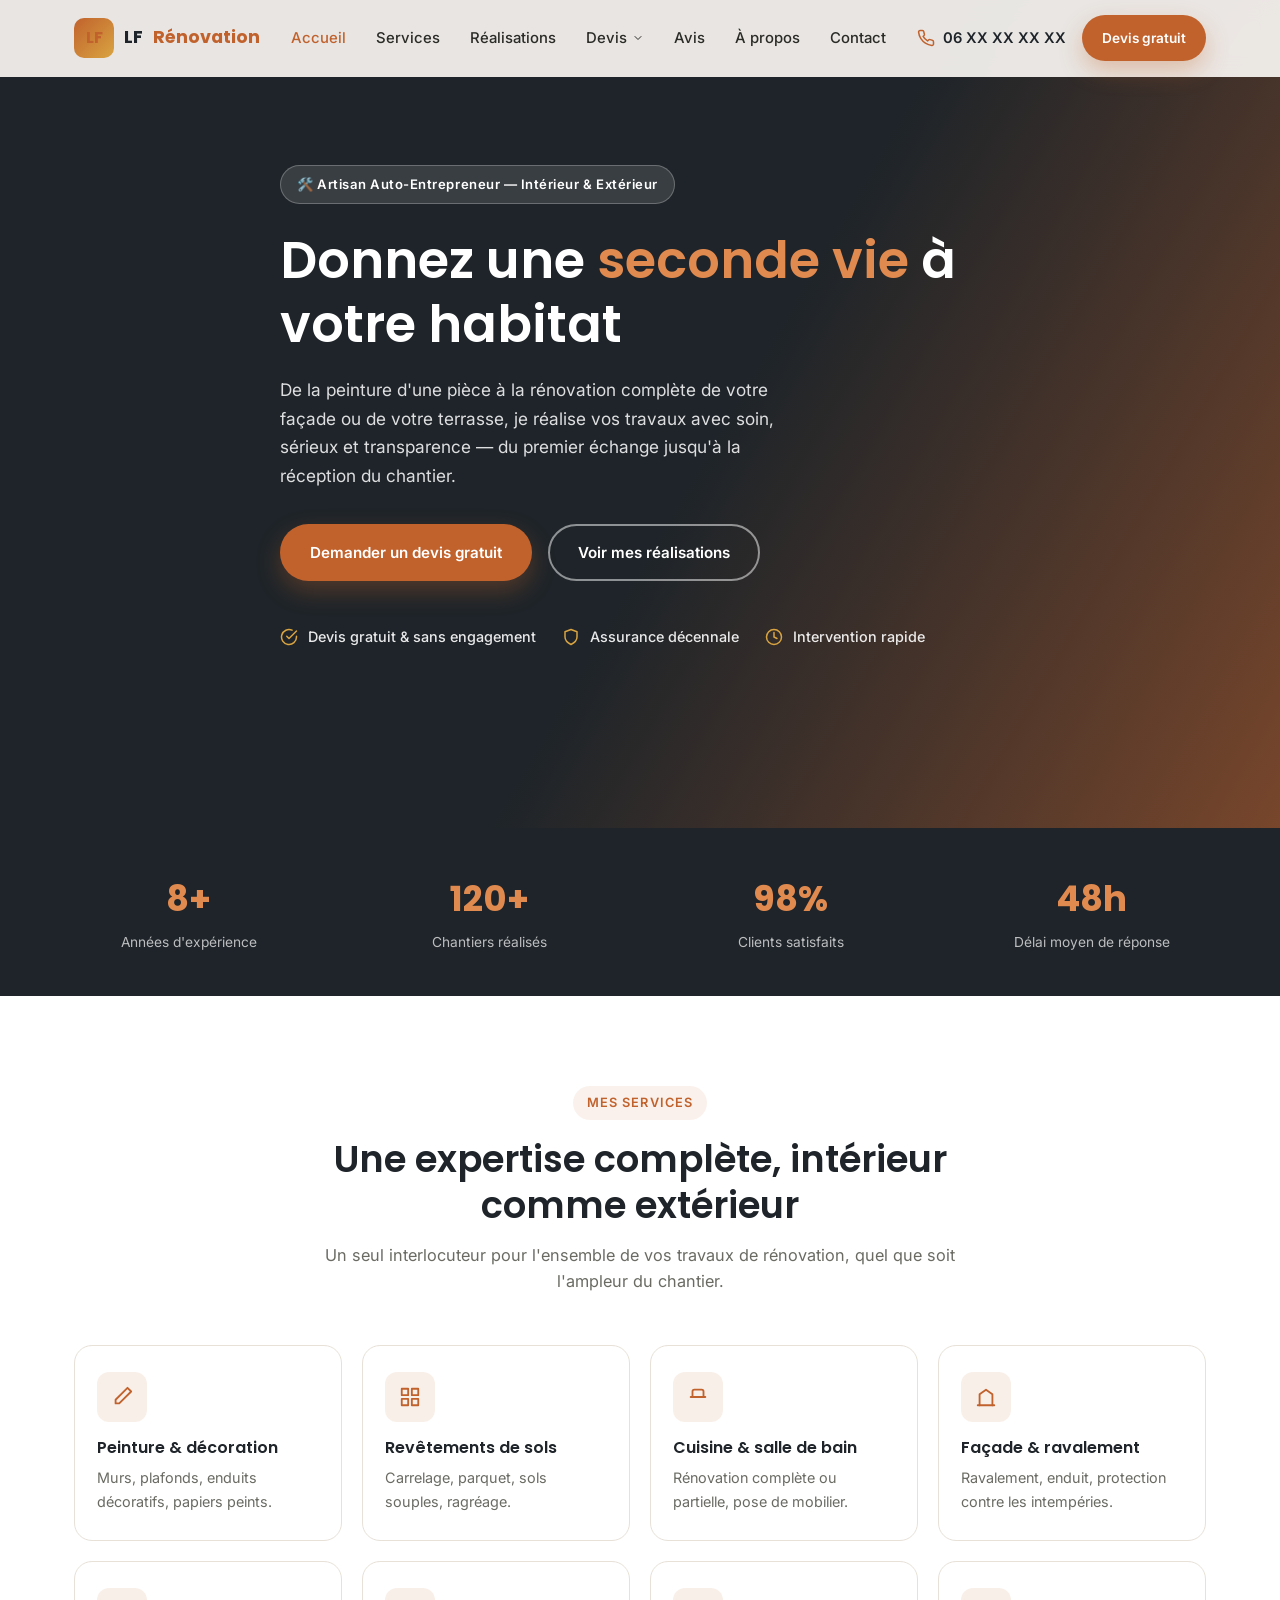
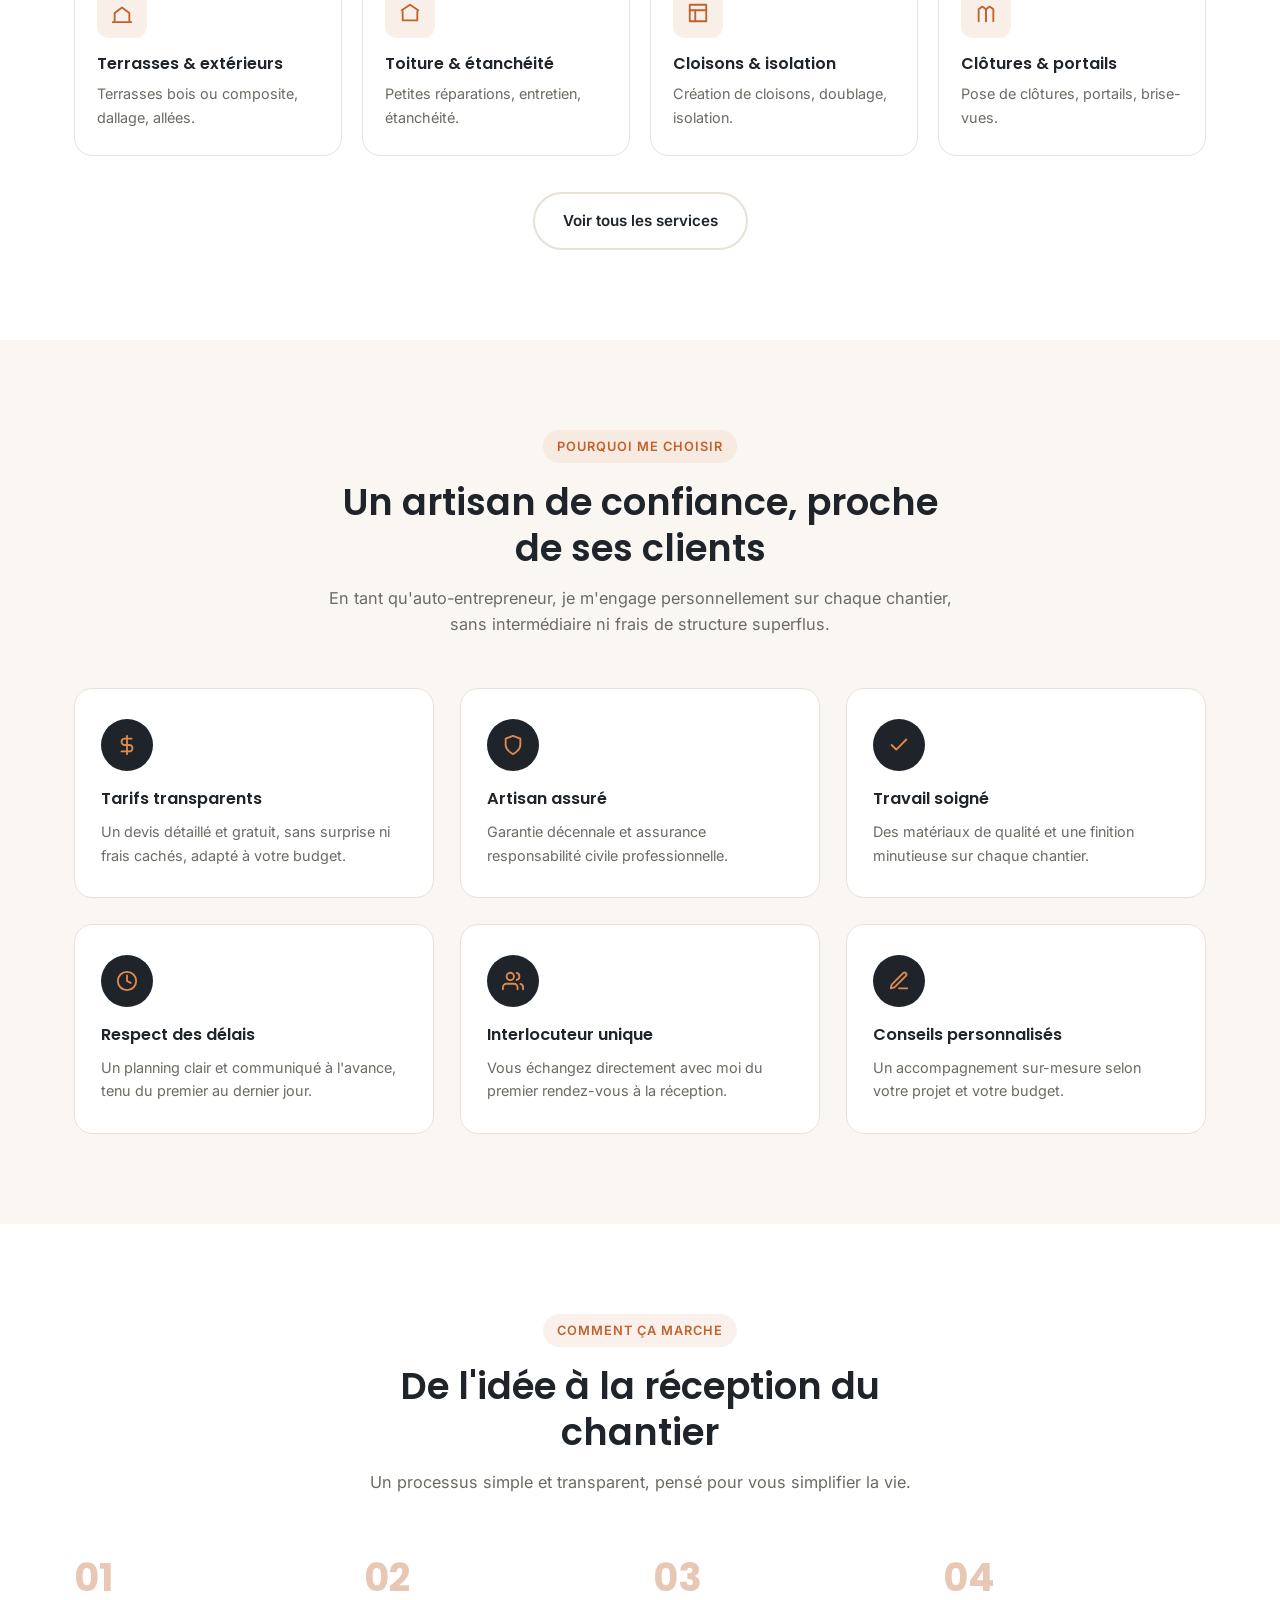
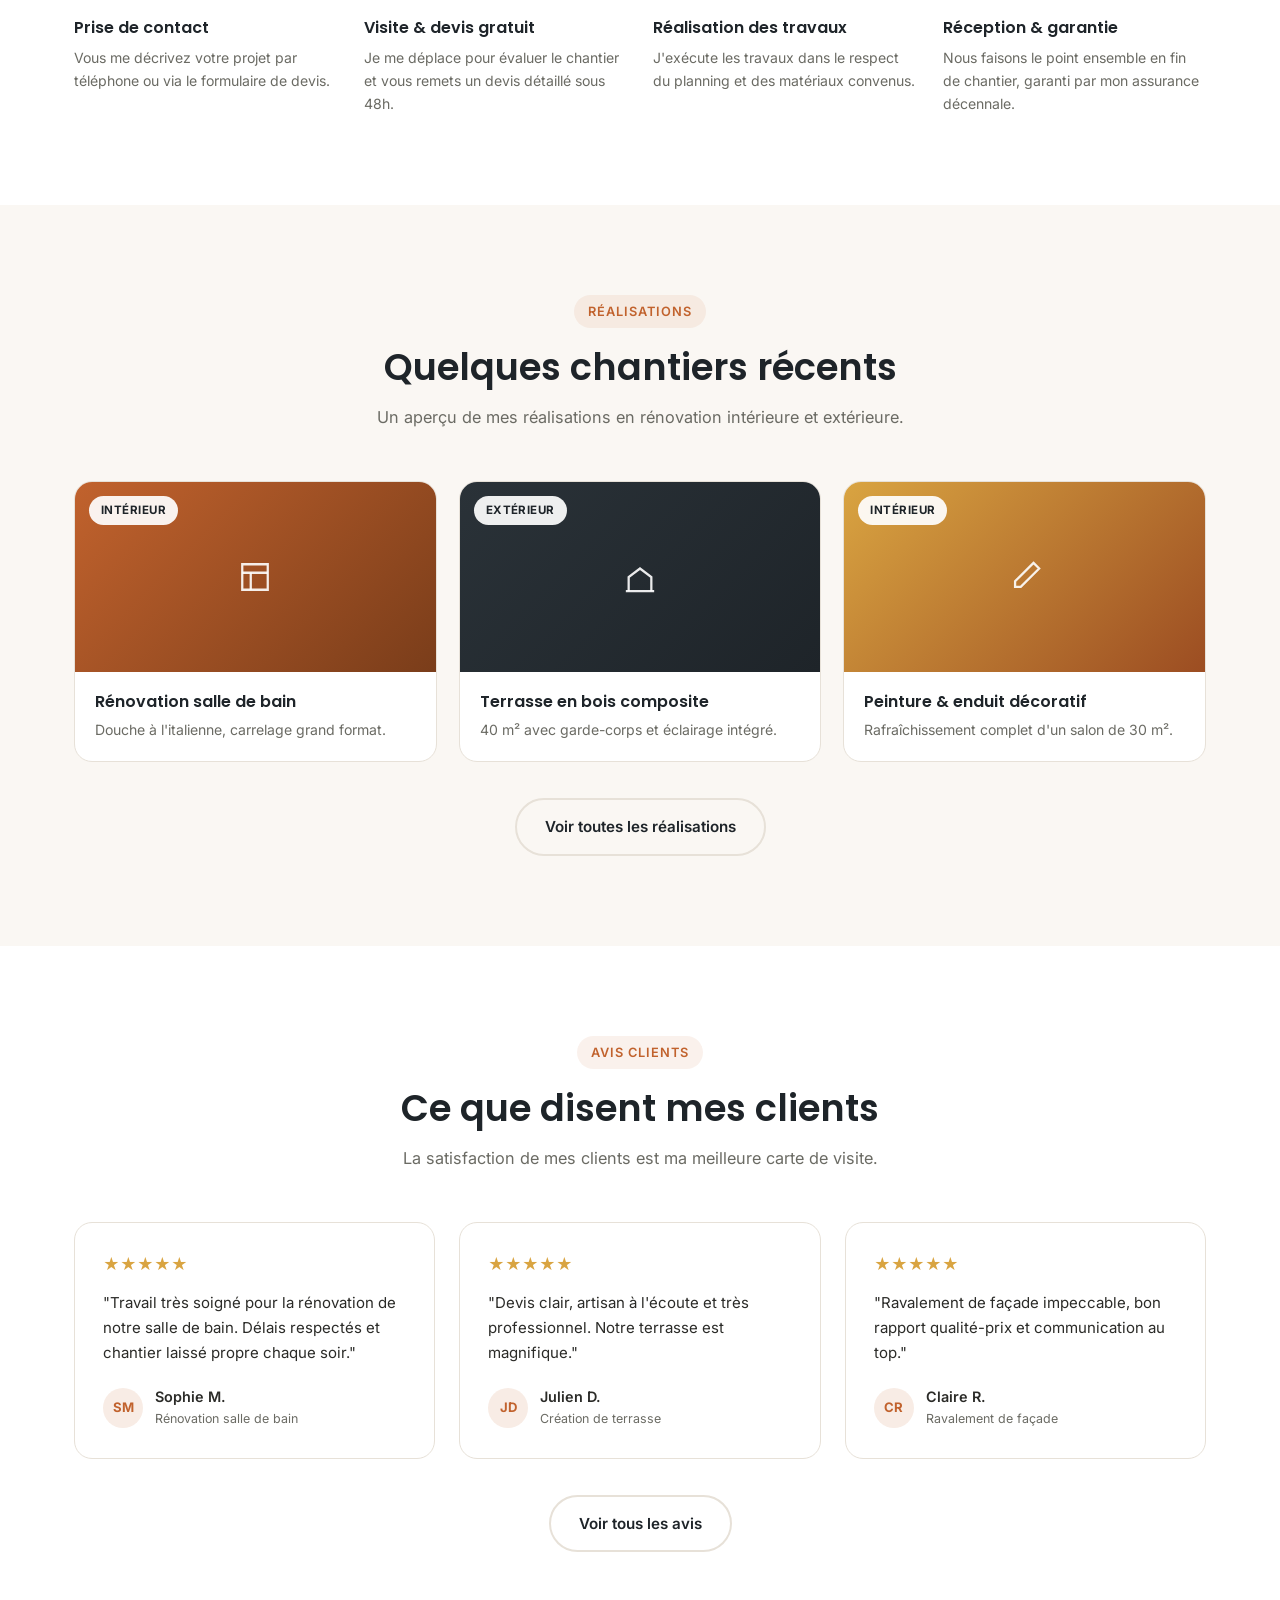
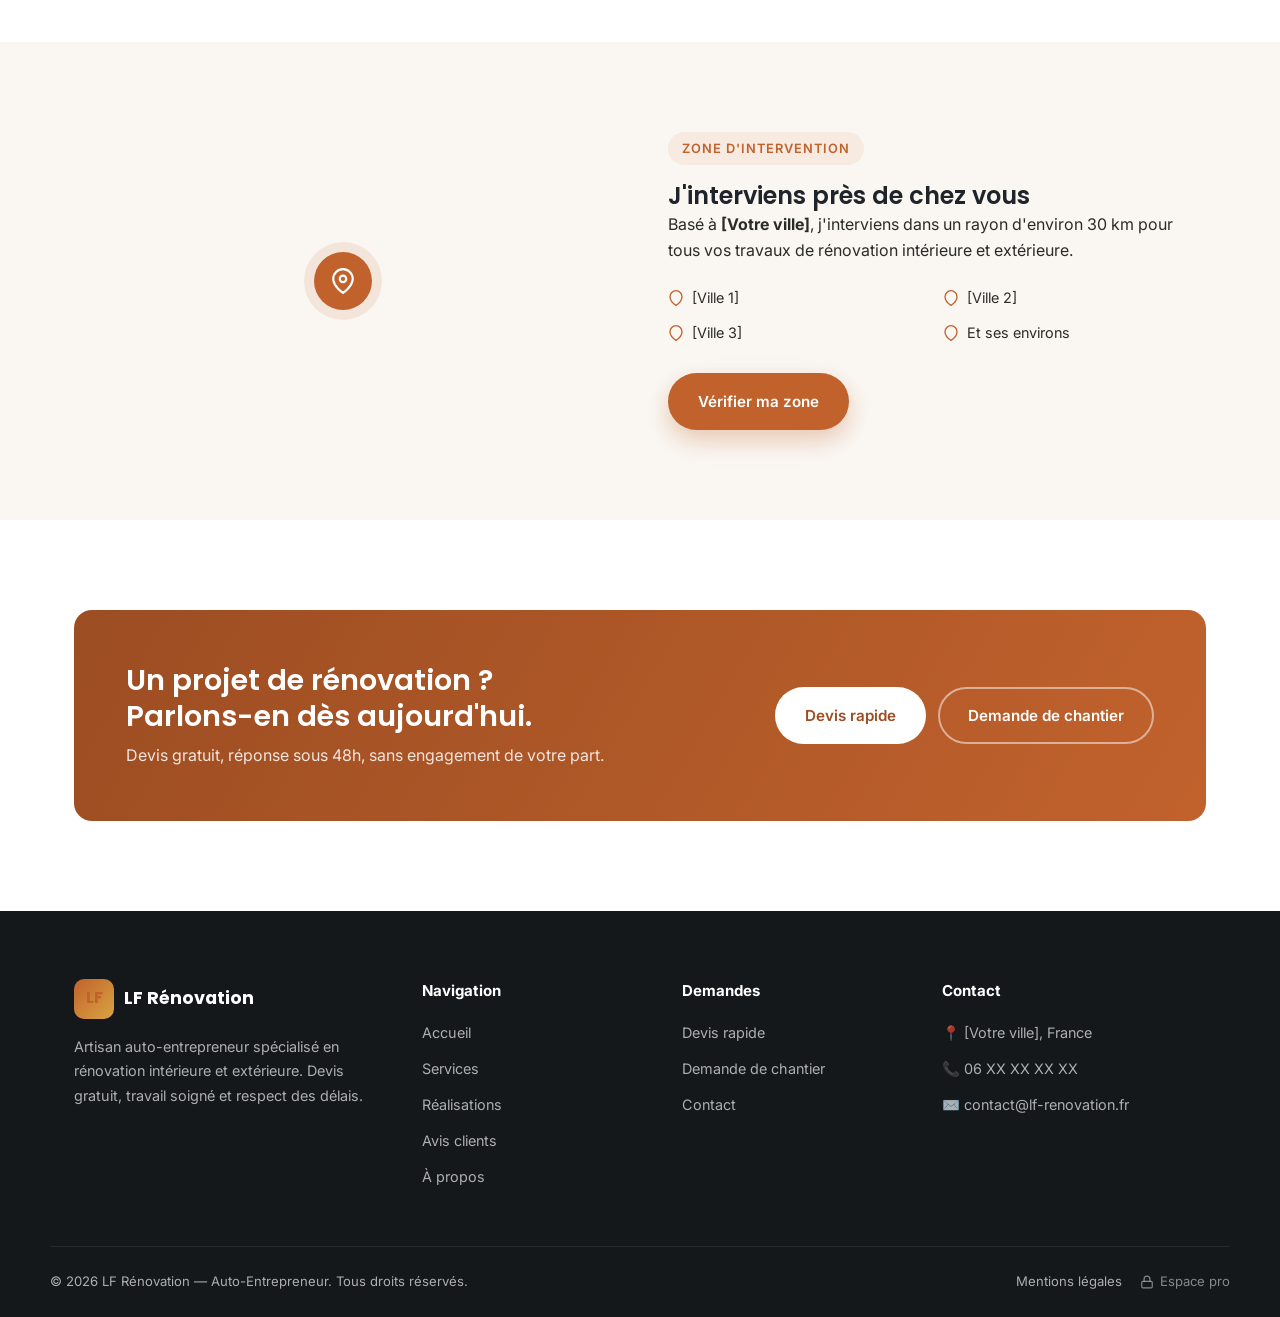
==== commit b37a1078: "Séparer site public multi-pages et espace pro (admin) Le tableau de bord précédent devient l'interfa" ====
--- a/index.html
+++ b/index.html
@@ -3,521 +3,409 @@
 <head>
 <meta charset="UTF-8">
 <meta name="viewport" content="width=device-width, initial-scale=1.0">
-<title>LF Rénovation — Espace Pro</title>
-<meta name="description" content="LF Rénovation, artisan auto-entrepreneur en rénovation intérieure et extérieure. Suivez vos devis, vos chantiers et votre activité en un coup d'œil.">
-<link rel="icon" href="data:image/svg+xml,<svg xmlns=%22http://www.w3.org/2000/svg%22 viewBox=%220 0 100 100%22><rect width=%22100%22 height=%22100%22 rx=%2222%22 fill=%22%23b48ee0%22/><text x=%2250%22 y=%2266%22 font-size=%2252%22 font-family=%22sans-serif%22 font-weight=%22700%22 fill=%22%23150e1b%22 text-anchor=%22middle%22>LF</text></svg>">
+<title>LF Rénovation — Artisan Auto-Entrepreneur | Rénovation Intérieure &amp; Extérieure</title>
+<meta name="description" content="LF Rénovation, artisan auto-entrepreneur spécialisé en rénovation intérieure et extérieure : peinture, sols, salle de bain, façade, terrasse, toiture. Devis gratuit et sans engagement.">
+<link rel="icon" href="data:image/svg+xml,<svg xmlns=%22http://www.w3.org/2000/svg%22 viewBox=%220 0 100 100%22><rect width=%22100%22 height=%22100%22 rx=%2222%22 fill=%22%23c1622d%22/><text x=%2250%22 y=%2266%22 font-size=%2252%22 font-family=%22sans-serif%22 font-weight=%22700%22 fill=%22white%22 text-anchor=%22middle%22>LF</text></svg>">
 <link rel="preconnect" href="https://fonts.googleapis.com">
 <link rel="preconnect" href="https://fonts.gstatic.com" crossorigin>
-<link href="https://fonts.googleapis.com/css2?family=Inter:wght@400;500;600;700&family=Space+Grotesk:wght@500;600;700&display=swap" rel="stylesheet">
-<link rel="stylesheet" href="css/style.css">
+<link href="https://fonts.googleapis.com/css2?family=Inter:wght@400;500;600;700&family=Poppins:wght@600;700&display=swap" rel="stylesheet">
+<link rel="stylesheet" href="css/public.css">
 </head>
 <body>
 
-<div class="canvas">
-  <div class="sidebar-backdrop"></div>
-
-  <div class="app-shell">
-
-    <!-- ============ SIDEBAR ============ -->
-    <aside class="sidebar">
-      <div class="sidebar-logo">
-        <span class="mark">LF</span>
-        LF Rénovation
-      </div>
-
-      <nav class="sidebar-nav">
-        <a href="#" data-page="dashboard" class="active">
-          <svg width="18" height="18" viewBox="0 0 24 24" fill="none" stroke="currentColor" stroke-width="1.8" stroke-linecap="round" stroke-linejoin="round"><rect x="3" y="3" width="7" height="9"></rect><rect x="14" y="3" width="7" height="5"></rect><rect x="14" y="12" width="7" height="9"></rect><rect x="3" y="16" width="7" height="5"></rect></svg>
-          Dashboard
+<!-- ============ HEADER ============ -->
+<header class="site-header">
+  <div class="container header-inner">
+    <a href="index.html" class="logo">
+      <span class="logo-mark">LF</span>
+      LF <span>Rénovation</span>
+    </a>
+
+    <nav class="main-nav">
+      <a href="index.html">Accueil</a>
+      <a href="services.html">Services</a>
+      <a href="realisations.html">Réalisations</a>
+      <div class="nav-dropdown">
+        <a href="devis.html">Devis
+          <svg width="12" height="12" viewBox="0 0 24 24" fill="none" stroke="currentColor" stroke-width="2" stroke-linecap="round" stroke-linejoin="round"><polyline points="6 9 12 15 18 9"></polyline></svg>
         </a>
-        <a href="#" data-page="services">
-          <svg width="18" height="18" viewBox="0 0 24 24" fill="none" stroke="currentColor" stroke-width="1.8" stroke-linecap="round" stroke-linejoin="round"><path d="M20 7h-3V5a2 2 0 0 0-2-2h-2a2 2 0 0 0-2 2v2H8a2 2 0 0 0-2 2v10a2 2 0 0 0 2 2h12a2 2 0 0 0 2-2V9a2 2 0 0 0-2-2z"></path><path d="M2 13h10"></path></svg>
-          Services
-        </a>
-        <a href="#" data-page="realisations">
-          <svg width="18" height="18" viewBox="0 0 24 24" fill="none" stroke="currentColor" stroke-width="1.8" stroke-linecap="round" stroke-linejoin="round"><rect x="3" y="3" width="18" height="18" rx="2"></rect><circle cx="8.5" cy="8.5" r="1.5"></circle><path d="M21 15l-5-5L5 21"></path></svg>
-          Réalisations
-        </a>
-        <a href="#" data-page="devis">
-          <svg width="18" height="18" viewBox="0 0 24 24" fill="none" stroke="currentColor" stroke-width="1.8" stroke-linecap="round" stroke-linejoin="round"><path d="M14 2H6a2 2 0 0 0-2 2v16a2 2 0 0 0 2 2h12a2 2 0 0 0 2-2V8z"></path><path d="M14 2v6h6"></path><path d="M9 15l2 2 4-4"></path></svg>
-          Devis
-        </a>
-        <a href="#" data-page="avis">
-          <svg width="18" height="18" viewBox="0 0 24 24" fill="none" stroke="currentColor" stroke-width="1.8" stroke-linecap="round" stroke-linejoin="round"><path d="M17 21v-2a4 4 0 0 0-4-4H5a4 4 0 0 0-4 4v2"></path><circle cx="9" cy="7" r="4"></circle><path d="M23 21v-2a4 4 0 0 0-3-3.87"></path><path d="M16 3.13a4 4 0 0 1 0 7.75"></path></svg>
-          Avis clients
-        </a>
-      </nav>
-
-      <div class="sidebar-foot">
-        <a href="mentions-legales.html">
-          <svg width="18" height="18" viewBox="0 0 24 24" fill="none" stroke="currentColor" stroke-width="1.8" stroke-linecap="round" stroke-linejoin="round"><circle cx="12" cy="12" r="3"></circle><path d="M19.4 15a1.65 1.65 0 0 0 .33 1.82l.06.06a2 2 0 1 1-2.83 2.83l-.06-.06a1.65 1.65 0 0 0-1.82-.33 1.65 1.65 0 0 0-1 1.51V21a2 2 0 0 1-4 0v-.09A1.65 1.65 0 0 0 9 19.4a1.65 1.65 0 0 0-1.82.33l-.06.06a2 2 0 1 1-2.83-2.83l.06-.06a1.65 1.65 0 0 0 .33-1.82 1.65 1.65 0 0 0-1.51-1H3a2 2 0 0 1 0-4h.09A1.65 1.65 0 0 0 4.6 9a1.65 1.65 0 0 0-.33-1.82l-.06-.06a2 2 0 1 1 2.83-2.83l.06.06a1.65 1.65 0 0 0 1.82.33H9a1.65 1.65 0 0 0 1-1.51V3a2 2 0 0 1 4 0v.09a1.65 1.65 0 0 0 1 1.51 1.65 1.65 0 0 0 1.82-.33l.06-.06a2 2 0 1 1 2.83 2.83l-.06.06a1.65 1.65 0 0 0-.33 1.82V9a1.65 1.65 0 0 0 1.51 1H21a2 2 0 0 1 0 4h-.09a1.65 1.65 0 0 0-1.51 1z"></path></svg>
-          Paramètres
-        </a>
-        <a href="#" data-page="devis">
-          <svg width="18" height="18" viewBox="0 0 24 24" fill="none" stroke="currentColor" stroke-width="1.8" stroke-linecap="round" stroke-linejoin="round"><path d="M22 16.92v3a2 2 0 0 1-2.18 2 19.79 19.79 0 0 1-8.63-3.07 19.5 19.5 0 0 1-6-6 19.79 19.79 0 0 1-3.07-8.67A2 2 0 0 1 4.11 2h3a2 2 0 0 1 2 1.72c.127.96.361 1.903.7 2.81a2 2 0 0 1-.45 2.11L8.09 9.91a16 16 0 0 0 6 6l1.27-1.27a2 2 0 0 1 2.11-.45c.907.339 1.85.573 2.81.7A2 2 0 0 1 22 16.92z"></path></svg>
-          Support
-        </a>
-      </div>
-    </aside>
-
-    <!-- ============ MAIN ============ -->
-    <div class="main-col">
-
-      <div class="topbar">
-        <button class="sidebar-toggle" aria-label="Ouvrir le menu">
-          <svg width="18" height="18" viewBox="0 0 24 24" fill="none" stroke="currentColor" stroke-width="2" stroke-linecap="round" stroke-linejoin="round"><line x1="3" y1="12" x2="21" y2="12"></line><line x1="3" y1="6" x2="21" y2="6"></line><line x1="3" y1="18" x2="21" y2="18"></line></svg>
-        </button>
-
-        <div class="welcome">
-          <h1>Bienvenue, <span class="accent">Ludovic</span></h1>
-          <p>Voici l'aperçu de votre activité de rénovation</p>
-        </div>
-
-        <div class="topbar-actions">
-          <div style="position:relative;">
-            <button id="notif-btn" class="icon-btn" aria-label="Notifications">
-              <svg width="18" height="18" viewBox="0 0 24 24" fill="none" stroke="currentColor" stroke-width="1.8" stroke-linecap="round" stroke-linejoin="round"><path d="M18 8a6 6 0 0 0-12 0c0 7-3 9-3 9h18s-3-2-3-9"></path><path d="M13.73 21a2 2 0 0 1-3.46 0"></path></svg>
-              <span class="dot"></span>
-            </button>
-            <div id="notif-panel" class="dropdown-panel">
-              <h5>Notifications</h5>
-              <div class="notif-item">
-                <span class="ndot"></span>
-                <div><div class="t">Devis accepté</div><div class="s">Sophie M. a accepté le devis « Salle de bain ».</div></div>
-              </div>
-              <div class="notif-item">
-                <span class="ndot"></span>
-                <div><div class="t">Nouvelle demande</div><div class="s">Amélie F. a demandé un devis pour une cuisine.</div></div>
-              </div>
-              <div class="notif-item">
-                <span class="ndot"></span>
-                <div><div class="t">Chantier terminé</div><div class="s">Peinture salon (Marc P.) marqué comme terminé.</div></div>
-              </div>
-            </div>
-          </div>
-
-          <a href="mentions-legales.html" class="icon-btn" aria-label="Paramètres">
-            <svg width="18" height="18" viewBox="0 0 24 24" fill="none" stroke="currentColor" stroke-width="1.8" stroke-linecap="round" stroke-linejoin="round"><circle cx="12" cy="12" r="3"></circle><path d="M19.4 15a1.65 1.65 0 0 0 .33 1.82l.06.06a2 2 0 1 1-2.83 2.83l-.06-.06a1.65 1.65 0 0 0-1.82-.33 1.65 1.65 0 0 0-1 1.51V21a2 2 0 0 1-4 0v-.09A1.65 1.65 0 0 0 9 19.4a1.65 1.65 0 0 0-1.82.33l-.06.06a2 2 0 1 1-2.83-2.83l.06-.06a1.65 1.65 0 0 0 .33-1.82 1.65 1.65 0 0 0-1.51-1H3a2 2 0 0 1 0-4h.09A1.65 1.65 0 0 0 4.6 9a1.65 1.65 0 0 0-.33-1.82l-.06-.06a2 2 0 1 1 2.83-2.83l.06.06a1.65 1.65 0 0 0 1.82.33H9a1.65 1.65 0 0 0 1-1.51V3a2 2 0 0 1 4 0v.09a1.65 1.65 0 0 0 1 1.51 1.65 1.65 0 0 0 1.82-.33l.06-.06a2 2 0 1 1 2.83 2.83l-.06.06a1.65 1.65 0 0 0-.33 1.82V9a1.65 1.65 0 0 0 1.51 1H21a2 2 0 0 1 0 4h-.09a1.65 1.65 0 0 0-1.51 1z"></path></svg>
-          </a>
-
-          <div class="profile">
-            <div class="avatar">LF</div>
-            <div>
-              <div class="name">Ludovic F.</div>
-              <div class="mail">contact@lf-renovation.fr</div>
-            </div>
-          </div>
-        </div>
-      </div>
-
-      <div class="assistant-row">
-        <form id="assistant-form" class="assistant-bar">
-          <svg width="16" height="16" viewBox="0 0 24 24" fill="none" stroke="currentColor" stroke-width="1.8" stroke-linecap="round" stroke-linejoin="round"><circle cx="11" cy="11" r="8"></circle><line x1="21" y1="21" x2="16.65" y2="16.65"></line></svg>
-          <input id="assistant-input" type="text" placeholder="Demandez quelque chose à l'assistant LF Rénovation">
-          <button type="submit" aria-label="Envoyer">
-            <svg width="16" height="16" viewBox="0 0 24 24" fill="none" stroke="currentColor" stroke-width="1.8" stroke-linecap="round" stroke-linejoin="round"><line x1="22" y1="2" x2="11" y2="13"></line><polygon points="22 2 15 22 11 13 2 9 22 2"></polygon></svg>
-          </button>
-        </form>
-        <div id="assistant-answer" class="assistant-answer"></div>
-      </div>
-
-      <div class="pill-tabs">
-        <button class="pill-tab active" data-page="dashboard">Aperçu</button>
-        <button class="pill-tab" data-page="devis">Devis</button>
-        <button class="pill-tab" data-page="realisations">Chantiers</button>
-      </div>
-
-      <!-- ============ PAGE: DASHBOARD ============ -->
-      <section class="page active" data-page="dashboard">
-        <div class="dash-grid">
-
-          <div class="dash-col">
-            <div class="card">
-              <div class="card-head">
-                <h3>Chiffre d'affaires</h3>
-                <div class="period-dropdown">
-                  <button id="period-btn" class="period-btn">
-                    <span id="period-label">6 mois</span>
-                    <svg width="12" height="12" viewBox="0 0 24 24" fill="none" stroke="currentColor" stroke-width="2" stroke-linecap="round" stroke-linejoin="round"><polyline points="6 9 12 15 18 9"></polyline></svg>
-                  </button>
-                  <div id="period-menu" class="period-menu">
-                    <button data-period="1m" data-label="1 mois">1 mois</button>
-                    <button data-period="6m" data-label="6 mois">6 mois</button>
-                    <button data-period="1a" data-label="1 an">1 an</button>
-                  </div>
-                </div>
-              </div>
-              <div id="revenue-value" class="stat-value">12 304,11 €</div>
-            </div>
-
-            <div class="card ai-card">
-              <h3>Devis assistés par IA</h3>
-              <p>Obtenez une estimation instantanée basée sur des chantiers similaires déjà réalisés.</p>
-              <button class="ai-btn" data-goto="devis">
-                <svg width="15" height="15" viewBox="0 0 24 24" fill="none" stroke="currentColor" stroke-width="2" stroke-linecap="round" stroke-linejoin="round"><path d="M12 3v4M12 17v4M3 12h4M17 12h4M5.6 5.6l2.8 2.8M15.6 15.6l2.8 2.8M18.4 5.6l-2.8 2.8M8.4 15.6l-2.8 2.8"></path></svg>
-                Estimer mon projet
-              </button>
-            </div>
-          </div>
-
-          <div class="dash-col">
-            <div class="card" style="flex:1;">
-              <div class="card-head"><h3>Devis en cours</h3></div>
-              <div class="filter-pills devis-filters" data-target="#devis-list-mini .devis-row">
-                <button class="active" data-filter="all">Récents</button>
-                <button data-filter="accepte">Acceptés</button>
-                <button data-filter="attente">En attente</button>
-              </div>
-              <div id="devis-list-mini">
-                <div class="devis-row" data-status="accepte">
-                  <div class="ic"><svg width="18" height="18" viewBox="0 0 24 24" fill="none" stroke="currentColor" stroke-width="1.8" stroke-linecap="round" stroke-linejoin="round"><path d="M4 12h16"></path><path d="M6 12V6a2 2 0 0 1 2-2h8a2 2 0 0 1 2 2v6"></path></svg></div>
-                  <div class="who"><div class="n">Sophie Martin</div><div class="s">Salle de bain</div></div>
-                  <div class="amt"><div class="a">3 450 €</div><div class="p up">+12,3%</div></div>
-                </div>
-                <div class="devis-row" data-status="accepte">
-                  <div class="ic"><svg width="18" height="18" viewBox="0 0 24 24" fill="none" stroke="currentColor" stroke-width="1.8" stroke-linecap="round" stroke-linejoin="round"><path d="M2 22h20"></path><path d="M4 22V12l8-6 8 6v10"></path></svg></div>
-                  <div class="who"><div class="n">Julien Dupont</div><div class="s">Terrasse bois</div></div>
-                  <div class="amt"><div class="a">5 200 €</div><div class="p up">+8,1%</div></div>
-                </div>
-                <div class="devis-row" data-status="attente">
-                  <div class="ic"><svg width="18" height="18" viewBox="0 0 24 24" fill="none" stroke="currentColor" stroke-width="1.8" stroke-linecap="round" stroke-linejoin="round"><path d="M3 21h18"></path><path d="M5 21V9l7-5 7 5v12"></path></svg></div>
-                  <div class="who"><div class="n">Claire Roux</div><div class="s">Façade</div></div>
-                  <div class="amt"><div class="a">4 890 €</div><div class="p pending">En attente</div></div>
-                </div>
-                <div class="devis-row" data-status="accepte">
-                  <div class="ic"><svg width="18" height="18" viewBox="0 0 24 24" fill="none" stroke="currentColor" stroke-width="1.8" stroke-linecap="round" stroke-linejoin="round"><path d="M18 2l4 4-13 13H5v-4L18 2z"></path></svg></div>
-                  <div class="who"><div class="n">Marc Petit</div><div class="s">Peinture salon</div></div>
-                  <div class="amt"><div class="a">1 250 €</div><div class="p up">+2,1%</div></div>
-                </div>
-              </div>
-            </div>
-          </div>
-
-          <div class="dash-col">
-            <div class="card" style="flex:1;">
-              <div class="card-head">
-                <h3>Mes chantiers</h3>
-                <button class="link-btn" data-goto="realisations">
-                  Voir tout
-                  <svg width="12" height="12" viewBox="0 0 24 24" fill="none" stroke="currentColor" stroke-width="2" stroke-linecap="round" stroke-linejoin="round"><line x1="7" y1="17" x2="17" y2="7"></line><polyline points="7 7 17 7 17 17"></polyline></svg>
-                </button>
-              </div>
-              <div class="chantiers-grid">
-                <div class="chantier-card">
-                  <div class="amt">3 450 €</div>
-                  <div class="badge">+65% avancement</div>
-                  <div class="meta">
-                    <div class="cat"><span class="ic"><svg width="14" height="14" viewBox="0 0 24 24" fill="none" stroke="currentColor" stroke-width="1.8" stroke-linecap="round" stroke-linejoin="round"><path d="M4 12h16"></path><path d="M6 12V6a2 2 0 0 1 2-2h8a2 2 0 0 1 2 2v6"></path></svg></span>SDB</div>
-                    <div class="surf">8 m²</div>
-                  </div>
-                </div>
-                <div class="chantier-card">
-                  <div class="amt">5 200 €</div>
-                  <div class="badge">+40% avancement</div>
-                  <div class="meta">
-                    <div class="cat"><span class="ic"><svg width="14" height="14" viewBox="0 0 24 24" fill="none" stroke="currentColor" stroke-width="1.8" stroke-linecap="round" stroke-linejoin="round"><path d="M2 22h20"></path><path d="M4 22V12l8-6 8 6v10"></path></svg></span>TER</div>
-                    <div class="surf">32 m²</div>
-                  </div>
-                </div>
-                <div class="chantier-card">
-                  <div class="amt">4 890 €</div>
-                  <div class="badge">+90% avancement</div>
-                  <div class="meta">
-                    <div class="cat"><span class="ic"><svg width="14" height="14" viewBox="0 0 24 24" fill="none" stroke="currentColor" stroke-width="1.8" stroke-linecap="round" stroke-linejoin="round"><path d="M3 21h18"></path><path d="M5 21V9l7-5 7 5v12"></path></svg></span>FAC</div>
-                    <div class="surf">65 m²</div>
-                  </div>
-                </div>
-                <div class="chantier-card">
-                  <div class="amt">1 250 €</div>
-                  <div class="badge">100% terminé</div>
-                  <div class="meta">
-                    <div class="cat"><span class="ic"><svg width="14" height="14" viewBox="0 0 24 24" fill="none" stroke="currentColor" stroke-width="1.8" stroke-linecap="round" stroke-linejoin="round"><path d="M18 2l4 4-13 13H5v-4L18 2z"></path></svg></span>PEI</div>
-                    <div class="surf">22 m²</div>
-                  </div>
-                </div>
-              </div>
-            </div>
-          </div>
-        </div>
-
-        <div class="card chart-card">
-          <div class="chart-head">
-            <h3>Suivi du chiffre d'affaires</h3>
-            <div class="range-pills">
-              <button data-range="1s">1S</button>
-              <button data-range="1m">1M</button>
-              <button data-range="6m">6M</button>
-              <button data-range="1a" class="active">1A</button>
-            </div>
-          </div>
-          <div class="chart-wrap">
-            <svg id="revenue-chart" class="chart-svg" viewBox="0 0 800 220" preserveAspectRatio="none"></svg>
-            <div id="chart-tooltip" class="chart-tooltip"></div>
-          </div>
-          <div id="chart-months" class="chart-months"></div>
-        </div>
-      </section>
-
-      <!-- ============ PAGE: SERVICES ============ -->
-      <section class="page" data-page="services">
-        <div class="page-head">
-          <span class="eyebrow">Services</span>
-          <h2>Intérieur &amp; extérieur, tout est couvert</h2>
-          <p>Un artisan unique pour l'ensemble de vos travaux de rénovation.</p>
-        </div>
-
-        <div class="services-grid">
-          <div class="card service-tile">
-            <div class="ic"><svg width="22" height="22" viewBox="0 0 24 24" fill="none" stroke="currentColor" stroke-width="1.8" stroke-linecap="round" stroke-linejoin="round"><path d="M18 2l4 4-13 13H5v-4L18 2z"></path></svg></div>
-            <div><h4>Peinture &amp; décoration</h4><p>Murs, plafonds, enduits décoratifs et papiers peints, finitions soignées.</p></div>
-          </div>
-          <div class="card service-tile">
-            <div class="ic"><svg width="22" height="22" viewBox="0 0 24 24" fill="none" stroke="currentColor" stroke-width="1.8" stroke-linecap="round" stroke-linejoin="round"><rect x="3" y="3" width="7" height="7"></rect><rect x="14" y="3" width="7" height="7"></rect><rect x="14" y="14" width="7" height="7"></rect><rect x="3" y="14" width="7" height="7"></rect></svg></div>
-            <div><h4>Revêtements de sols</h4><p>Carrelage, parquet, sols souples, ragréage et préparation des supports.</p></div>
-          </div>
-          <div class="card service-tile">
-            <div class="ic"><svg width="22" height="22" viewBox="0 0 24 24" fill="none" stroke="currentColor" stroke-width="1.8" stroke-linecap="round" stroke-linejoin="round"><path d="M3 3h18v18H3z"></path><path d="M3 9h18"></path><path d="M9 21V9"></path></svg></div>
-            <div><h4>Cloisons &amp; isolation</h4><p>Création de cloisons, doublage, isolation thermique et phonique.</p></div>
-          </div>
-          <div class="card service-tile">
-            <div class="ic"><svg width="22" height="22" viewBox="0 0 24 24" fill="none" stroke="currentColor" stroke-width="1.8" stroke-linecap="round" stroke-linejoin="round"><path d="M4 12h16"></path><path d="M6 12V6a2 2 0 0 1 2-2h8a2 2 0 0 1 2 2v6"></path><path d="M4 12v6a2 2 0 0 0 2 2h1"></path><path d="M20 12v6a2 2 0 0 1-2 2h-1"></path></svg></div>
-            <div><h4>Cuisine &amp; salle de bain</h4><p>Rénovation complète ou partielle, plomberie de finition, pose de mobilier.</p></div>
-          </div>
-          <div class="card service-tile">
-            <div class="ic"><svg width="22" height="22" viewBox="0 0 24 24" fill="none" stroke="currentColor" stroke-width="1.8" stroke-linecap="round" stroke-linejoin="round"><path d="M3 21h18"></path><path d="M5 21V9l7-5 7 5v12"></path><path d="M9 21v-6h6v6"></path></svg></div>
-            <div><h4>Façade &amp; ravalement</h4><p>Ravalement, enduit, nettoyage et protection contre les intempéries.</p></div>
-          </div>
-          <div class="card service-tile">
-            <div class="ic"><svg width="22" height="22" viewBox="0 0 24 24" fill="none" stroke="currentColor" stroke-width="1.8" stroke-linecap="round" stroke-linejoin="round"><path d="M2 22h20"></path><path d="M4 22V12l8-6 8 6v10"></path><path d="M9 22v-6a2 2 0 0 1 2-2h2a2 2 0 0 1 2 2v6"></path></svg></div>
-            <div><h4>Terrasses &amp; extérieurs</h4><p>Terrasses bois ou composite, dallage, allées sur mesure.</p></div>
-          </div>
-          <div class="card service-tile">
-            <div class="ic"><svg width="22" height="22" viewBox="0 0 24 24" fill="none" stroke="currentColor" stroke-width="1.8" stroke-linecap="round" stroke-linejoin="round"><path d="M3 9l9-6 9 6"></path><path d="M4 10v10h16V10"></path></svg></div>
-            <div><h4>Toiture &amp; étanchéité</h4><p>Petites réparations, entretien, étanchéité et traitement de charpente.</p></div>
-          </div>
-          <div class="card service-tile">
-            <div class="ic"><svg width="22" height="22" viewBox="0 0 24 24" fill="none" stroke="currentColor" stroke-width="1.8" stroke-linecap="round" stroke-linejoin="round"><path d="M4 21V8l4-3 4 3v13"></path><path d="M12 21V8l4-3 4 3v13"></path></svg></div>
-            <div><h4>Clôtures &amp; portails</h4><p>Pose de clôtures, portails, brise-vues et aménagements légers.</p></div>
-          </div>
-        </div>
-      </section>
-
-      <!-- ============ PAGE: RÉALISATIONS ============ -->
-      <section class="page" data-page="realisations">
-        <div class="page-head">
-          <span class="eyebrow">Réalisations</span>
-          <h2>Chantiers récents</h2>
-          <p>Un aperçu des derniers projets menés, en intérieur comme en extérieur.</p>
-        </div>
-
-        <div class="filter-pills gallery-filters" style="margin-bottom:22px;">
-          <button class="active" data-filter="all">Tous</button>
-          <button data-filter="interieur">Intérieur</button>
-          <button data-filter="exterieur">Extérieur</button>
-        </div>
-
-        <div class="gallery-grid">
-          <div class="gallery-card" data-category="interieur">
-            <div class="gallery-thumb" style="background:linear-gradient(135deg,#b48ee0,#5b3d80);">
-              <span class="cat-badge">Intérieur</span>
-              <svg width="30" height="30" viewBox="0 0 24 24" fill="none" stroke="currentColor" stroke-width="1.6"><path d="M4 12h16"></path><path d="M6 12V6a2 2 0 0 1 2-2h8a2 2 0 0 1 2 2v6"></path></svg>
-            </div>
-            <div class="gallery-body"><h4>Rénovation salle de bain</h4><p>Douche à l'italienne, carrelage grand format, meuble suspendu.</p></div>
-          </div>
-
-          <div class="gallery-card" data-category="exterieur">
-            <div class="gallery-thumb" style="background:linear-gradient(135deg,#2a1f33,#150e1b);">
-              <span class="cat-badge">Extérieur</span>
-              <svg width="30" height="30" viewBox="0 0 24 24" fill="none" stroke="currentColor" stroke-width="1.6"><path d="M2 22h20"></path><path d="M4 22V12l8-6 8 6v10"></path></svg>
-            </div>
-            <div class="gallery-body"><h4>Terrasse en bois composite</h4><p>40 m² avec garde-corps et éclairage intégré.</p></div>
-          </div>
-
-          <div class="gallery-card" data-category="interieur">
-            <div class="gallery-thumb" style="background:linear-gradient(135deg,#f0a8cf,#8a4f6d);">
-              <span class="cat-badge">Intérieur</span>
-              <svg width="30" height="30" viewBox="0 0 24 24" fill="none" stroke="currentColor" stroke-width="1.6"><path d="M18 2l4 4-13 13H5v-4L18 2z"></path></svg>
-            </div>
-            <div class="gallery-body"><h4>Peinture &amp; enduit décoratif</h4><p>Rafraîchissement complet d'un salon de 30 m².</p></div>
-          </div>
-
-          <div class="gallery-card" data-category="exterieur">
-            <div class="gallery-thumb" style="background:linear-gradient(135deg,#6d5a8a,#241a2e);">
-              <span class="cat-badge">Extérieur</span>
-              <svg width="30" height="30" viewBox="0 0 24 24" fill="none" stroke="currentColor" stroke-width="1.6"><path d="M3 21h18"></path><path d="M5 21V9l7-5 7 5v12"></path></svg>
-            </div>
-            <div class="gallery-body"><h4>Ravalement de façade</h4><p>Nettoyage, réparation d'enduit et peinture façade.</p></div>
-          </div>
-
-          <div class="gallery-card" data-category="interieur">
-            <div class="gallery-thumb" style="background:linear-gradient(135deg,#8c8294,#2a1f33);">
-              <span class="cat-badge">Intérieur</span>
-              <svg width="30" height="30" viewBox="0 0 24 24" fill="none" stroke="currentColor" stroke-width="1.6"><rect x="3" y="3" width="7" height="7"></rect><rect x="14" y="3" width="7" height="7"></rect><rect x="14" y="14" width="7" height="7"></rect><rect x="3" y="14" width="7" height="7"></rect></svg>
-            </div>
-            <div class="gallery-body"><h4>Pose de parquet contrecollé</h4><p>60 m² en pose flottante, plinthes assorties.</p></div>
-          </div>
-
-          <div class="gallery-card" data-category="exterieur">
-            <div class="gallery-thumb" style="background:linear-gradient(135deg,#b48ee0,#f0a8cf);">
-              <span class="cat-badge">Extérieur</span>
-              <svg width="30" height="30" viewBox="0 0 24 24" fill="none" stroke="currentColor" stroke-width="1.6"><path d="M4 21V8l4-3 4 3v13"></path><path d="M12 21V8l4-3 4 3v13"></path></svg>
-            </div>
-            <div class="gallery-body"><h4>Clôture &amp; portail sur-mesure</h4><p>Clôture bois et portail motorisé.</p></div>
-          </div>
-        </div>
-      </section>
-
-      <!-- ============ PAGE: DEVIS ============ -->
-      <section class="page" data-page="devis">
-        <div class="page-head">
-          <span class="eyebrow">Devis</span>
-          <h2>Demander un devis gratuit</h2>
-          <p>Réponse sous 48h, sans engagement de votre part.</p>
-        </div>
-
-        <div class="devis-layout">
-          <div class="card">
-            <div id="form-success" class="form-success">
-              <svg width="18" height="18" viewBox="0 0 24 24" fill="none" stroke="currentColor" stroke-width="2" stroke-linecap="round" stroke-linejoin="round"><path d="M22 11.08V12a10 10 0 1 1-5.93-9.14"></path><polyline points="22 4 12 14.01 9 11.01"></polyline></svg>
-              Merci ! Votre demande a bien été enregistrée.
-            </div>
-            <form id="devis-form" novalidate>
-              <div class="form-row">
-                <div class="form-group">
-                  <label for="nom">Nom complet *</label>
-                  <input type="text" id="nom" name="nom" required placeholder="Votre nom">
-                </div>
-                <div class="form-group">
-                  <label for="telephone">Téléphone *</label>
-                  <input type="tel" id="telephone" name="telephone" required placeholder="06 XX XX XX XX">
-                </div>
-              </div>
-              <div class="form-group">
-                <label for="email">E-mail *</label>
-                <input type="email" id="email" name="email" required placeholder="vous@exemple.fr">
-              </div>
-              <div class="form-group">
-                <label for="type-projet">Type de projet</label>
-                <select id="type-projet" name="type-projet">
-                  <option value="interieur">Rénovation intérieure</option>
-                  <option value="exterieur">Rénovation extérieure</option>
-                  <option value="les-deux">Intérieur &amp; extérieur</option>
-                  <option value="autre">Autre</option>
-                </select>
-              </div>
-              <div class="form-group">
-                <label for="message">Votre projet *</label>
-                <textarea id="message" name="message" required placeholder="Décrivez votre projet, la surface concernée, le délai souhaité..."></textarea>
-              </div>
-              <button type="submit" class="form-submit">Envoyer ma demande de devis</button>
-            </form>
-          </div>
-
-          <div style="display:flex;flex-direction:column;gap:20px;">
-            <div class="card">
-              <div class="card-head"><h3>Tous les devis</h3></div>
-              <div class="filter-pills devis-filters" data-target="#devis-list-full .devis-row">
-                <button class="active" data-filter="all">Tous</button>
-                <button data-filter="accepte">Acceptés</button>
-                <button data-filter="attente">En attente</button>
-              </div>
-              <div id="devis-list-full" class="devis-table">
-                <div class="devis-row" data-status="accepte">
-                  <div class="ic"><svg width="18" height="18" viewBox="0 0 24 24" fill="none" stroke="currentColor" stroke-width="1.8" stroke-linecap="round" stroke-linejoin="round"><path d="M4 12h16"></path><path d="M6 12V6a2 2 0 0 1 2-2h8a2 2 0 0 1 2 2v6"></path></svg></div>
-                  <div class="who"><div class="n">Sophie Martin</div><div class="s">Salle de bain</div></div>
-                  <div class="amt"><div class="a">3 450 €</div><div class="p up">Accepté</div></div>
-                </div>
-                <div class="devis-row" data-status="accepte">
-                  <div class="ic"><svg width="18" height="18" viewBox="0 0 24 24" fill="none" stroke="currentColor" stroke-width="1.8" stroke-linecap="round" stroke-linejoin="round"><path d="M2 22h20"></path><path d="M4 22V12l8-6 8 6v10"></path></svg></div>
-                  <div class="who"><div class="n">Julien Dupont</div><div class="s">Terrasse bois</div></div>
-                  <div class="amt"><div class="a">5 200 €</div><div class="p up">Accepté</div></div>
-                </div>
-                <div class="devis-row" data-status="attente">
-                  <div class="ic"><svg width="18" height="18" viewBox="0 0 24 24" fill="none" stroke="currentColor" stroke-width="1.8" stroke-linecap="round" stroke-linejoin="round"><path d="M3 21h18"></path><path d="M5 21V9l7-5 7 5v12"></path></svg></div>
-                  <div class="who"><div class="n">Claire Roux</div><div class="s">Façade</div></div>
-                  <div class="amt"><div class="a">4 890 €</div><div class="p pending">En attente</div></div>
-                </div>
-                <div class="devis-row" data-status="accepte">
-                  <div class="ic"><svg width="18" height="18" viewBox="0 0 24 24" fill="none" stroke="currentColor" stroke-width="1.8" stroke-linecap="round" stroke-linejoin="round"><path d="M18 2l4 4-13 13H5v-4L18 2z"></path></svg></div>
-                  <div class="who"><div class="n">Marc Petit</div><div class="s">Peinture salon</div></div>
-                  <div class="amt"><div class="a">1 250 €</div><div class="p up">Accepté</div></div>
-                </div>
-                <div class="devis-row" data-status="attente">
-                  <div class="ic"><svg width="18" height="18" viewBox="0 0 24 24" fill="none" stroke="currentColor" stroke-width="1.8" stroke-linecap="round" stroke-linejoin="round"><path d="M4 12h16"></path><path d="M6 12V6a2 2 0 0 1 2-2h8a2 2 0 0 1 2 2v6"></path><path d="M4 12v6a2 2 0 0 0 2 2h1"></path><path d="M20 12v6a2 2 0 0 1-2 2h-1"></path></svg></div>
-                  <div class="who"><div class="n">Amélie Fabre</div><div class="s">Cuisine</div></div>
-                  <div class="amt"><div class="a">6 300 €</div><div class="p pending">En attente</div></div>
-                </div>
-                <div class="devis-row" data-status="accepte">
-                  <div class="ic"><svg width="18" height="18" viewBox="0 0 24 24" fill="none" stroke="currentColor" stroke-width="1.8" stroke-linecap="round" stroke-linejoin="round"><path d="M3 9l9-6 9 6"></path><path d="M4 10v10h16V10"></path></svg></div>
-                  <div class="who"><div class="n">Karim Haddad</div><div class="s">Toiture</div></div>
-                  <div class="amt"><div class="a">2 980 €</div><div class="p up">Accepté</div></div>
-                </div>
-              </div>
-            </div>
-
-            <div class="card contact-block">
-              <div class="card-head"><h3>Me contacter directement</h3></div>
-              <div class="contact-row">
-                <div class="ic"><svg width="18" height="18" viewBox="0 0 24 24" fill="none" stroke="currentColor" stroke-width="1.8" stroke-linecap="round" stroke-linejoin="round"><path d="M22 16.92v3a2 2 0 0 1-2.18 2 19.79 19.79 0 0 1-8.63-3.07 19.5 19.5 0 0 1-6-6 19.79 19.79 0 0 1-3.07-8.67A2 2 0 0 1 4.11 2h3a2 2 0 0 1 2 1.72c.127.96.361 1.903.7 2.81a2 2 0 0 1-.45 2.11L8.09 9.91a16 16 0 0 0 6 6l1.27-1.27a2 2 0 0 1 2.11-.45c.907.339 1.85.573 2.81.7A2 2 0 0 1 22 16.92z"></path></svg></div>
-                <div><h5>Téléphone</h5><a href="tel:+33600000000">06 XX XX XX XX</a></div>
-              </div>
-              <div class="contact-row">
-                <div class="ic"><svg width="18" height="18" viewBox="0 0 24 24" fill="none" stroke="currentColor" stroke-width="1.8" stroke-linecap="round" stroke-linejoin="round"><path d="M4 4h16v16H4z"></path><path d="M22 6l-10 7L2 6"></path></svg></div>
-                <div><h5>E-mail</h5><a href="mailto:contact@lf-renovation.fr">contact@lf-renovation.fr</a></div>
-              </div>
-              <div class="contact-row">
-                <div class="ic"><svg width="18" height="18" viewBox="0 0 24 24" fill="none" stroke="currentColor" stroke-width="1.8" stroke-linecap="round" stroke-linejoin="round"><path d="M21 10c0 7-9 13-9 13s-9-6-9-13a9 9 0 0 1 18 0z"></path><circle cx="12" cy="10" r="3"></circle></svg></div>
-                <div><h5>Zone d'intervention</h5><p>[Votre ville] et environs (30 km)</p></div>
-              </div>
-              <div class="contact-row">
-                <div class="ic"><svg width="18" height="18" viewBox="0 0 24 24" fill="none" stroke="currentColor" stroke-width="1.8" stroke-linecap="round" stroke-linejoin="round"><circle cx="12" cy="12" r="10"></circle><polyline points="12 6 12 12 16 14"></polyline></svg></div>
-                <div><h5>Disponibilité</h5><p>Lun - Sam : 8h - 19h</p></div>
-              </div>
-            </div>
-          </div>
-        </div>
-      </section>
-
-      <!-- ============ PAGE: AVIS ============ -->
-      <section class="page" data-page="avis">
-        <div class="page-head">
-          <span class="eyebrow">Avis clients</span>
-          <h2>Ce que disent mes clients</h2>
-          <p>La satisfaction de mes clients est ma meilleure carte de visite.</p>
-        </div>
-
-        <div class="testimonial-grid">
-          <div class="card testimonial-card">
-            <div class="stars">★★★★★</div>
-            <p class="quote">« Travail très soigné pour la rénovation de notre salle de bain. Délais respectés et chantier laissé propre chaque soir. »</p>
-            <div class="testimonial-author">
-              <span class="initials">SM</span>
-              <div><div class="name">Sophie M.</div><div class="project">Rénovation salle de bain</div></div>
-            </div>
-          </div>
-          <div class="card testimonial-card">
-            <div class="stars">★★★★★</div>
-            <p class="quote">« Devis clair, artisan à l'écoute et très professionnel. Notre terrasse est magnifique. »</p>
-            <div class="testimonial-author">
-              <span class="initials">JD</span>
-              <div><div class="name">Julien D.</div><div class="project">Création de terrasse</div></div>
-            </div>
-          </div>
-          <div class="card testimonial-card">
-            <div class="stars">★★★★★</div>
-            <p class="quote">« Ravalement de façade impeccable, bon rapport qualité-prix et communication au top pendant le chantier. »</p>
-            <div class="testimonial-author">
-              <span class="initials">CR</span>
-              <div><div class="name">Claire R.</div><div class="project">Ravalement de façade</div></div>
-            </div>
-          </div>
-        </div>
-      </section>
-
-    </div>
+        <div class="nav-dropdown-menu">
+          <a href="devis.html">Devis rapide<small>Réponse sous 48h</small></a>
+          <a href="demande-chantier.html">Demande de chantier<small>Dossier détaillé avec photos</small></a>
+        </div>
+      </div>
+      <a href="avis.html">Avis</a>
+      <a href="apropos.html">À propos</a>
+      <a href="contact.html">Contact</a>
+    </nav>
+
+    <div class="header-actions">
+      <a href="tel:+33600000000" class="phone-link">
+        <svg width="18" height="18" viewBox="0 0 24 24" fill="none" stroke="currentColor" stroke-width="2" stroke-linecap="round" stroke-linejoin="round"><path d="M22 16.92v3a2 2 0 0 1-2.18 2 19.79 19.79 0 0 1-8.63-3.07 19.5 19.5 0 0 1-6-6 19.79 19.79 0 0 1-3.07-8.67A2 2 0 0 1 4.11 2h3a2 2 0 0 1 2 1.72c.127.96.361 1.903.7 2.81a2 2 0 0 1-.45 2.11L8.09 9.91a16 16 0 0 0 6 6l1.27-1.27a2 2 0 0 1 2.11-.45c.907.339 1.85.573 2.81.7A2 2 0 0 1 22 16.92z"></path></svg>
+        06 XX XX XX XX
+      </a>
+      <a href="devis.html" class="btn btn-primary btn-sm">Devis gratuit</a>
+      <button class="nav-toggle" aria-label="Ouvrir le menu" aria-expanded="false">
+        <span></span><span></span><span></span>
+      </button>
+    </div>
+  </div>
+</header>
+
+<main>
+
+<!-- ============ HERO ============ -->
+<section class="hero">
+  <div class="container hero-inner">
+    <span class="hero-eyebrow">🛠️ Artisan Auto-Entrepreneur — Intérieur &amp; Extérieur</span>
+    <h1>Donnez une <em>seconde vie</em> à votre habitat</h1>
+    <p>De la peinture d'une pièce à la rénovation complète de votre façade ou de votre terrasse, je réalise vos travaux avec soin, sérieux et transparence — du premier échange jusqu'à la réception du chantier.</p>
+    <div class="hero-cta">
+      <a href="devis.html" class="btn btn-primary">Demander un devis gratuit</a>
+      <a href="realisations.html" class="btn btn-outline">Voir mes réalisations</a>
+    </div>
+    <div class="hero-badges">
+      <span class="hero-badge">
+        <svg width="18" height="18" viewBox="0 0 24 24" fill="none" stroke="currentColor" stroke-width="2" stroke-linecap="round" stroke-linejoin="round"><path d="M22 11.08V12a10 10 0 1 1-5.93-9.14"></path><polyline points="22 4 12 14.01 9 11.01"></polyline></svg>
+        Devis gratuit &amp; sans engagement
+      </span>
+      <span class="hero-badge">
+        <svg width="18" height="18" viewBox="0 0 24 24" fill="none" stroke="currentColor" stroke-width="2" stroke-linecap="round" stroke-linejoin="round"><path d="M12 22s8-4 8-10V5l-8-3-8 3v7c0 6 8 10 8 10z"></path></svg>
+        Assurance décennale
+      </span>
+      <span class="hero-badge">
+        <svg width="18" height="18" viewBox="0 0 24 24" fill="none" stroke="currentColor" stroke-width="2" stroke-linecap="round" stroke-linejoin="round"><circle cx="12" cy="12" r="10"></circle><polyline points="12 6 12 12 16 14"></polyline></svg>
+        Intervention rapide
+      </span>
+    </div>
+  </div>
+</section>
+
+<!-- ============ STATS ============ -->
+<div class="stats-bar">
+  <div class="container stats-grid">
+    <div class="stat-item"><span class="num">8+</span><span class="label">Années d'expérience</span></div>
+    <div class="stat-item"><span class="num">120+</span><span class="label">Chantiers réalisés</span></div>
+    <div class="stat-item"><span class="num">98%</span><span class="label">Clients satisfaits</span></div>
+    <div class="stat-item"><span class="num">48h</span><span class="label">Délai moyen de réponse</span></div>
   </div>
 </div>
 
-<script src="js/main.js"></script>
+<!-- ============ SERVICES (aperçu) ============ -->
+<section id="services">
+  <div class="container">
+    <div class="section-head center reveal">
+      <span class="section-tag">Mes services</span>
+      <h2>Une expertise complète, intérieur comme extérieur</h2>
+      <p>Un seul interlocuteur pour l'ensemble de vos travaux de rénovation, quel que soit l'ampleur du chantier.</p>
+    </div>
+
+    <div class="services-grid-public">
+      <div class="service-card reveal">
+        <div class="service-icon"><svg width="22" height="22" viewBox="0 0 24 24" fill="none" stroke="currentColor" stroke-width="2" stroke-linecap="round" stroke-linejoin="round"><path d="M18 2l4 4-13 13H5v-4L18 2z"></path></svg></div>
+        <h4>Peinture &amp; décoration</h4>
+        <p>Murs, plafonds, enduits décoratifs, papiers peints.</p>
+      </div>
+      <div class="service-card reveal">
+        <div class="service-icon"><svg width="22" height="22" viewBox="0 0 24 24" fill="none" stroke="currentColor" stroke-width="2" stroke-linecap="round" stroke-linejoin="round"><rect x="3" y="3" width="7" height="7"></rect><rect x="14" y="3" width="7" height="7"></rect><rect x="14" y="14" width="7" height="7"></rect><rect x="3" y="14" width="7" height="7"></rect></svg></div>
+        <h4>Revêtements de sols</h4>
+        <p>Carrelage, parquet, sols souples, ragréage.</p>
+      </div>
+      <div class="service-card reveal">
+        <div class="service-icon"><svg width="22" height="22" viewBox="0 0 24 24" fill="none" stroke="currentColor" stroke-width="2" stroke-linecap="round" stroke-linejoin="round"><path d="M4 12h16"></path><path d="M6 12V6a2 2 0 0 1 2-2h8a2 2 0 0 1 2 2v6"></path></svg></div>
+        <h4>Cuisine &amp; salle de bain</h4>
+        <p>Rénovation complète ou partielle, pose de mobilier.</p>
+      </div>
+      <div class="service-card reveal">
+        <div class="service-icon"><svg width="22" height="22" viewBox="0 0 24 24" fill="none" stroke="currentColor" stroke-width="2" stroke-linecap="round" stroke-linejoin="round"><path d="M3 21h18"></path><path d="M5 21V9l7-5 7 5v12"></path></svg></div>
+        <h4>Façade &amp; ravalement</h4>
+        <p>Ravalement, enduit, protection contre les intempéries.</p>
+      </div>
+      <div class="service-card reveal">
+        <div class="service-icon"><svg width="22" height="22" viewBox="0 0 24 24" fill="none" stroke="currentColor" stroke-width="2" stroke-linecap="round" stroke-linejoin="round"><path d="M2 22h20"></path><path d="M4 22V12l8-6 8 6v10"></path></svg></div>
+        <h4>Terrasses &amp; extérieurs</h4>
+        <p>Terrasses bois ou composite, dallage, allées.</p>
+      </div>
+      <div class="service-card reveal">
+        <div class="service-icon"><svg width="22" height="22" viewBox="0 0 24 24" fill="none" stroke="currentColor" stroke-width="2" stroke-linecap="round" stroke-linejoin="round"><path d="M3 9l9-6 9 6"></path><path d="M4 10v10h16V10"></path></svg></div>
+        <h4>Toiture &amp; étanchéité</h4>
+        <p>Petites réparations, entretien, étanchéité.</p>
+      </div>
+      <div class="service-card reveal">
+        <div class="service-icon"><svg width="22" height="22" viewBox="0 0 24 24" fill="none" stroke="currentColor" stroke-width="2" stroke-linecap="round" stroke-linejoin="round"><path d="M3 3h18v18H3z"></path><path d="M3 9h18"></path><path d="M9 21V9"></path></svg></div>
+        <h4>Cloisons &amp; isolation</h4>
+        <p>Création de cloisons, doublage, isolation.</p>
+      </div>
+      <div class="service-card reveal">
+        <div class="service-icon"><svg width="22" height="22" viewBox="0 0 24 24" fill="none" stroke="currentColor" stroke-width="2" stroke-linecap="round" stroke-linejoin="round"><path d="M4 21V8l4-3 4 3v13"></path><path d="M12 21V8l4-3 4 3v13"></path></svg></div>
+        <h4>Clôtures &amp; portails</h4>
+        <p>Pose de clôtures, portails, brise-vues.</p>
+      </div>
+    </div>
+
+    <div style="text-align:center;margin-top:36px;">
+      <a href="services.html" class="btn btn-outline-dark">Voir tous les services</a>
+    </div>
+  </div>
+</section>
+
+<!-- ============ POURQUOI NOUS CHOISIR ============ -->
+<section class="bg-light">
+  <div class="container">
+    <div class="section-head center reveal">
+      <span class="section-tag">Pourquoi me choisir</span>
+      <h2>Un artisan de confiance, proche de ses clients</h2>
+      <p>En tant qu'auto-entrepreneur, je m'engage personnellement sur chaque chantier, sans intermédiaire ni frais de structure superflus.</p>
+    </div>
+
+    <div class="features-grid">
+      <div class="feature-card reveal">
+        <div class="feature-icon"><svg width="22" height="22" viewBox="0 0 24 24" fill="none" stroke="currentColor" stroke-width="2" stroke-linecap="round" stroke-linejoin="round"><path d="M12 2v20"></path><path d="M17 5H9.5a3.5 3.5 0 0 0 0 7h5a3.5 3.5 0 0 1 0 7H6"></path></svg></div>
+        <h4>Tarifs transparents</h4>
+        <p>Un devis détaillé et gratuit, sans surprise ni frais cachés, adapté à votre budget.</p>
+      </div>
+      <div class="feature-card reveal">
+        <div class="feature-icon"><svg width="22" height="22" viewBox="0 0 24 24" fill="none" stroke="currentColor" stroke-width="2" stroke-linecap="round" stroke-linejoin="round"><path d="M12 22s8-4 8-10V5l-8-3-8 3v7c0 6 8 10 8 10z"></path></svg></div>
+        <h4>Artisan assuré</h4>
+        <p>Garantie décennale et assurance responsabilité civile professionnelle.</p>
+      </div>
+      <div class="feature-card reveal">
+        <div class="feature-icon"><svg width="22" height="22" viewBox="0 0 24 24" fill="none" stroke="currentColor" stroke-width="2" stroke-linecap="round" stroke-linejoin="round"><path d="M20 6L9 17l-5-5"></path></svg></div>
+        <h4>Travail soigné</h4>
+        <p>Des matériaux de qualité et une finition minutieuse sur chaque chantier.</p>
+      </div>
+      <div class="feature-card reveal">
+        <div class="feature-icon"><svg width="22" height="22" viewBox="0 0 24 24" fill="none" stroke="currentColor" stroke-width="2" stroke-linecap="round" stroke-linejoin="round"><circle cx="12" cy="12" r="10"></circle><polyline points="12 6 12 12 16 14"></polyline></svg></div>
+        <h4>Respect des délais</h4>
+        <p>Un planning clair et communiqué à l'avance, tenu du premier au dernier jour.</p>
+      </div>
+      <div class="feature-card reveal">
+        <div class="feature-icon"><svg width="22" height="22" viewBox="0 0 24 24" fill="none" stroke="currentColor" stroke-width="2" stroke-linecap="round" stroke-linejoin="round"><path d="M17 21v-2a4 4 0 0 0-4-4H5a4 4 0 0 0-4 4v2"></path><circle cx="9" cy="7" r="4"></circle><path d="M23 21v-2a4 4 0 0 0-3-3.87"></path><path d="M16 3.13a4 4 0 0 1 0 7.75"></path></svg></div>
+        <h4>Interlocuteur unique</h4>
+        <p>Vous échangez directement avec moi du premier rendez-vous à la réception.</p>
+      </div>
+      <div class="feature-card reveal">
+        <div class="feature-icon"><svg width="22" height="22" viewBox="0 0 24 24" fill="none" stroke="currentColor" stroke-width="2" stroke-linecap="round" stroke-linejoin="round"><path d="M12 20h9"></path><path d="M16.5 3.5a2.12 2.12 0 0 1 3 3L7 19l-4 1 1-4L16.5 3.5z"></path></svg></div>
+        <h4>Conseils personnalisés</h4>
+        <p>Un accompagnement sur-mesure selon votre projet et votre budget.</p>
+      </div>
+    </div>
+  </div>
+</section>
+
+<!-- ============ PROCESS ============ -->
+<section>
+  <div class="container">
+    <div class="section-head center reveal">
+      <span class="section-tag">Comment ça marche</span>
+      <h2>De l'idée à la réception du chantier</h2>
+      <p>Un processus simple et transparent, pensé pour vous simplifier la vie.</p>
+    </div>
+
+    <div class="process-grid">
+      <div class="process-step reveal">
+        <span class="step-num">01</span>
+        <h4>Prise de contact</h4>
+        <p>Vous me décrivez votre projet par téléphone ou via le formulaire de devis.</p>
+      </div>
+      <div class="process-step reveal">
+        <span class="step-num">02</span>
+        <h4>Visite &amp; devis gratuit</h4>
+        <p>Je me déplace pour évaluer le chantier et vous remets un devis détaillé sous 48h.</p>
+      </div>
+      <div class="process-step reveal">
+        <span class="step-num">03</span>
+        <h4>Réalisation des travaux</h4>
+        <p>J'exécute les travaux dans le respect du planning et des matériaux convenus.</p>
+      </div>
+      <div class="process-step reveal">
+        <span class="step-num">04</span>
+        <h4>Réception &amp; garantie</h4>
+        <p>Nous faisons le point ensemble en fin de chantier, garanti par mon assurance décennale.</p>
+      </div>
+    </div>
+  </div>
+</section>
+
+<!-- ============ RÉALISATIONS (aperçu) ============ -->
+<section class="bg-light">
+  <div class="container">
+    <div class="section-head center reveal">
+      <span class="section-tag">Réalisations</span>
+      <h2>Quelques chantiers récents</h2>
+      <p>Un aperçu de mes réalisations en rénovation intérieure et extérieure.</p>
+    </div>
+
+    <div class="gallery-grid">
+      <div class="gallery-card reveal">
+        <div class="gallery-thumb" style="background:linear-gradient(135deg,#c1622d,#7a3d1a);">
+          <span class="cat-badge">Intérieur</span>
+          <svg width="34" height="34" viewBox="0 0 24 24" fill="none" stroke="currentColor" stroke-width="1.6"><path d="M3 3h18v18H3z"></path><path d="M3 9h18"></path><path d="M9 21V9"></path></svg>
+        </div>
+        <div class="gallery-body"><h4>Rénovation salle de bain</h4><p>Douche à l'italienne, carrelage grand format.</p></div>
+      </div>
+      <div class="gallery-card reveal">
+        <div class="gallery-thumb" style="background:linear-gradient(135deg,#2a3238,#1e2429);">
+          <span class="cat-badge">Extérieur</span>
+          <svg width="34" height="34" viewBox="0 0 24 24" fill="none" stroke="currentColor" stroke-width="1.6"><path d="M2 22h20"></path><path d="M4 22V12l8-6 8 6v10"></path></svg>
+        </div>
+        <div class="gallery-body"><h4>Terrasse en bois composite</h4><p>40 m² avec garde-corps et éclairage intégré.</p></div>
+      </div>
+      <div class="gallery-card reveal">
+        <div class="gallery-thumb" style="background:linear-gradient(135deg,#d9a441,#9c4d22);">
+          <span class="cat-badge">Intérieur</span>
+          <svg width="34" height="34" viewBox="0 0 24 24" fill="none" stroke="currentColor" stroke-width="1.6"><path d="M18 2l4 4-13 13H5v-4L18 2z"></path></svg>
+        </div>
+        <div class="gallery-body"><h4>Peinture &amp; enduit décoratif</h4><p>Rafraîchissement complet d'un salon de 30 m².</p></div>
+      </div>
+    </div>
+
+    <div style="text-align:center;margin-top:36px;">
+      <a href="realisations.html" class="btn btn-outline-dark">Voir toutes les réalisations</a>
+    </div>
+  </div>
+</section>
+
+<!-- ============ AVIS (aperçu) ============ -->
+<section>
+  <div class="container">
+    <div class="section-head center reveal">
+      <span class="section-tag">Avis clients</span>
+      <h2>Ce que disent mes clients</h2>
+      <p>La satisfaction de mes clients est ma meilleure carte de visite.</p>
+    </div>
+
+    <div class="testimonial-grid">
+      <div class="testimonial-card reveal">
+        <div class="stars">★★★★★</div>
+        <p class="quote">"Travail très soigné pour la rénovation de notre salle de bain. Délais respectés et chantier laissé propre chaque soir."</p>
+        <div class="testimonial-author">
+          <span class="initials">SM</span>
+          <div><div class="name">Sophie M.</div><div class="project">Rénovation salle de bain</div></div>
+        </div>
+      </div>
+      <div class="testimonial-card reveal">
+        <div class="stars">★★★★★</div>
+        <p class="quote">"Devis clair, artisan à l'écoute et très professionnel. Notre terrasse est magnifique."</p>
+        <div class="testimonial-author">
+          <span class="initials">JD</span>
+          <div><div class="name">Julien D.</div><div class="project">Création de terrasse</div></div>
+        </div>
+      </div>
+      <div class="testimonial-card reveal">
+        <div class="stars">★★★★★</div>
+        <p class="quote">"Ravalement de façade impeccable, bon rapport qualité-prix et communication au top."</p>
+        <div class="testimonial-author">
+          <span class="initials">CR</span>
+          <div><div class="name">Claire R.</div><div class="project">Ravalement de façade</div></div>
+        </div>
+      </div>
+    </div>
+
+    <div style="text-align:center;margin-top:36px;">
+      <a href="avis.html" class="btn btn-outline-dark">Voir tous les avis</a>
+    </div>
+  </div>
+</section>
+
+<!-- ============ ZONE D'INTERVENTION ============ -->
+<section class="bg-light">
+  <div class="container zone-wrap">
+    <div class="zone-radar reveal">
+      <div class="center-pin">
+        <svg width="26" height="26" viewBox="0 0 24 24" fill="none" stroke="currentColor" stroke-width="2" stroke-linecap="round" stroke-linejoin="round"><path d="M21 10c0 7-9 13-9 13s-9-6-9-13a9 9 0 0 1 18 0z"></path><circle cx="12" cy="10" r="3"></circle></svg>
+      </div>
+    </div>
+
+    <div class="reveal">
+      <span class="section-tag">Zone d'intervention</span>
+      <h2>J'interviens près de chez vous</h2>
+      <p>Basé à <strong>[Votre ville]</strong>, j'interviens dans un rayon d'environ 30 km pour tous vos travaux de rénovation intérieure et extérieure.</p>
+
+      <ul class="zone-list">
+        <li><svg width="16" height="16" viewBox="0 0 24 24" fill="none" stroke="currentColor" stroke-width="2" stroke-linecap="round" stroke-linejoin="round"><path d="M21 10c0 7-9 13-9 13s-9-6-9-13a9 9 0 0 1 18 0z"></path></svg>[Ville 1]</li>
+        <li><svg width="16" height="16" viewBox="0 0 24 24" fill="none" stroke="currentColor" stroke-width="2" stroke-linecap="round" stroke-linejoin="round"><path d="M21 10c0 7-9 13-9 13s-9-6-9-13a9 9 0 0 1 18 0z"></path></svg>[Ville 2]</li>
+        <li><svg width="16" height="16" viewBox="0 0 24 24" fill="none" stroke="currentColor" stroke-width="2" stroke-linecap="round" stroke-linejoin="round"><path d="M21 10c0 7-9 13-9 13s-9-6-9-13a9 9 0 0 1 18 0z"></path></svg>[Ville 3]</li>
+        <li><svg width="16" height="16" viewBox="0 0 24 24" fill="none" stroke="currentColor" stroke-width="2" stroke-linecap="round" stroke-linejoin="round"><path d="M21 10c0 7-9 13-9 13s-9-6-9-13a9 9 0 0 1 18 0z"></path></svg>Et ses environs</li>
+      </ul>
+
+      <a href="contact.html" class="btn btn-primary">Vérifier ma zone</a>
+    </div>
+  </div>
+</section>
+
+<!-- ============ CTA BANNER ============ -->
+<section>
+  <div class="container">
+    <div class="cta-banner reveal">
+      <div>
+        <h3>Un projet de rénovation ? Parlons-en dès aujourd'hui.</h3>
+        <p>Devis gratuit, réponse sous 48h, sans engagement de votre part.</p>
+      </div>
+      <div style="display:flex;gap:12px;flex-wrap:wrap;">
+        <a href="devis.html" class="btn" style="background:#fff;color:var(--color-primary-dark);">Devis rapide</a>
+        <a href="demande-chantier.html" class="btn btn-outline">Demande de chantier</a>
+      </div>
+    </div>
+  </div>
+</section>
+
+</main>
+
+<!-- ============ FOOTER ============ -->
+<footer class="site-footer">
+  <div class="container footer-grid">
+    <div class="footer-brand">
+      <a href="index.html" class="logo"><span class="logo-mark">LF</span>LF Rénovation</a>
+      <p>Artisan auto-entrepreneur spécialisé en rénovation intérieure et extérieure. Devis gratuit, travail soigné et respect des délais.</p>
+    </div>
+
+    <div class="footer-col">
+      <h5>Navigation</h5>
+      <ul>
+        <li><a href="index.html">Accueil</a></li>
+        <li><a href="services.html">Services</a></li>
+        <li><a href="realisations.html">Réalisations</a></li>
+        <li><a href="avis.html">Avis clients</a></li>
+        <li><a href="apropos.html">À propos</a></li>
+      </ul>
+    </div>
+
+    <div class="footer-col">
+      <h5>Demandes</h5>
+      <ul>
+        <li><a href="devis.html">Devis rapide</a></li>
+        <li><a href="demande-chantier.html">Demande de chantier</a></li>
+        <li><a href="contact.html">Contact</a></li>
+      </ul>
+    </div>
+
+    <div class="footer-col">
+      <h5>Contact</h5>
+      <ul>
+        <li>📍 [Votre ville], France</li>
+        <li>📞 <a href="tel:+33600000000">06 XX XX XX XX</a></li>
+        <li>✉️ <a href="mailto:contact@lf-renovation.fr">contact@lf-renovation.fr</a></li>
+      </ul>
+    </div>
+  </div>
+
+  <div class="container footer-bottom">
+    <span>&copy; <span id="current-year">2026</span> LF Rénovation — Auto-Entrepreneur. Tous droits réservés.</span>
+    <div style="display:flex;gap:18px;align-items:center;">
+      <a href="mentions-legales.html">Mentions légales</a>
+      <a href="admin/index.html" class="footer-admin-link">
+        <svg width="14" height="14" viewBox="0 0 24 24" fill="none" stroke="currentColor" stroke-width="2" stroke-linecap="round" stroke-linejoin="round"><rect x="3" y="11" width="18" height="11" rx="2"></rect><path d="M7 11V7a5 5 0 0 1 10 0v4"></path></svg>
+        Espace pro
+      </a>
+    </div>
+  </div>
+</footer>
+
+<button id="back-to-top" class="back-to-top" aria-label="Retour en haut">
+  <svg width="18" height="18" viewBox="0 0 24 24" fill="none" stroke="currentColor" stroke-width="2" stroke-linecap="round" stroke-linejoin="round"><line x1="12" y1="19" x2="12" y2="5"></line><polyline points="5 12 12 5 19 12"></polyline></svg>
+</button>
+
+<script src="js/public.js"></script>
 </body>
 </html>
--- a/css/public.css
+++ b/css/public.css
@@ -0,0 +1,604 @@
+/* =========================================================
+   LF Rénovation — Site public
+   ========================================================= */
+
+:root {
+  --color-primary: #c1622d;
+  --color-primary-dark: #9c4d22;
+  --color-primary-light: #e08a4f;
+  --color-dark: #1e2429;
+  --color-dark-2: #2a3238;
+  --color-light: #faf7f3;
+  --color-white: #ffffff;
+  --color-text: #2b2b28;
+  --color-muted: #6b6b64;
+  --color-border: #e7e1d8;
+  --color-gold: #d9a441;
+  --color-success: #2f7a3d;
+  --color-success-bg: rgba(76, 149, 89, 0.1);
+
+  --font-heading: 'Poppins', 'Segoe UI', sans-serif;
+  --font-body: 'Inter', 'Segoe UI', sans-serif;
+
+  --radius: 10px;
+  --radius-lg: 18px;
+  --shadow-sm: 0 2px 8px rgba(30, 36, 41, 0.08);
+  --shadow-md: 0 8px 24px rgba(30, 36, 41, 0.12);
+  --shadow-lg: 0 20px 50px rgba(30, 36, 41, 0.18);
+  --container: 1180px;
+  --transition: 0.22s ease;
+}
+
+* { margin: 0; padding: 0; box-sizing: border-box; }
+
+html { scroll-behavior: smooth; scroll-padding-top: 90px; }
+
+body {
+  font-family: var(--font-body);
+  color: var(--color-text);
+  background: var(--color-white);
+  line-height: 1.65;
+  -webkit-font-smoothing: antialiased;
+}
+
+img { max-width: 100%; display: block; }
+a { color: inherit; text-decoration: none; }
+ul { list-style: none; }
+button { font-family: inherit; }
+
+h1, h2, h3, h4 {
+  font-family: var(--font-heading);
+  font-weight: 600;
+  line-height: 1.25;
+  color: var(--color-dark);
+}
+
+.container {
+  width: 100%;
+  max-width: var(--container);
+  margin: 0 auto;
+  padding: 0 24px;
+}
+
+section { padding: 90px 0; }
+@media (max-width: 768px) { section { padding: 60px 0; } }
+
+.bg-light { background: var(--color-light); }
+.bg-dark { background: var(--color-dark); color: #d9dadb; }
+.bg-dark h2, .bg-dark h3, .bg-dark h4 { color: #fff; }
+
+.section-tag {
+  display: inline-flex;
+  align-items: center;
+  gap: 8px;
+  font-size: 0.8rem;
+  font-weight: 600;
+  letter-spacing: 0.08em;
+  text-transform: uppercase;
+  color: var(--color-primary);
+  background: rgba(193, 98, 45, 0.09);
+  padding: 6px 14px;
+  border-radius: 999px;
+  margin-bottom: 16px;
+}
+
+.section-head { max-width: 640px; margin-bottom: 50px; }
+.section-head.center { margin-left: auto; margin-right: auto; text-align: center; }
+.section-head h2 { font-size: clamp(1.6rem, 3vw, 2.3rem); margin-bottom: 14px; }
+.section-head p { color: var(--color-muted); font-size: 1.02rem; }
+
+/* ---------- Buttons ---------- */
+.btn {
+  display: inline-flex;
+  align-items: center;
+  justify-content: center;
+  gap: 8px;
+  padding: 14px 28px;
+  border-radius: 999px;
+  font-weight: 600;
+  font-size: 0.95rem;
+  border: 2px solid transparent;
+  cursor: pointer;
+  transition: transform var(--transition), box-shadow var(--transition), background var(--transition), color var(--transition);
+  white-space: nowrap;
+}
+
+.btn-primary { background: var(--color-primary); color: #fff; box-shadow: 0 10px 24px rgba(193, 98, 45, 0.32); }
+.btn-primary:hover { background: var(--color-primary-dark); transform: translateY(-2px); }
+
+.btn-outline { background: transparent; border-color: rgba(255, 255, 255, 0.5); color: #fff; }
+.btn-outline:hover { background: rgba(255, 255, 255, 0.12); transform: translateY(-2px); }
+
+.btn-outline-dark { background: transparent; border-color: var(--color-border); color: var(--color-dark); }
+.btn-outline-dark:hover { border-color: var(--color-primary); color: var(--color-primary); transform: translateY(-2px); }
+
+.btn-dark { background: var(--color-dark); color: #fff; }
+.btn-dark:hover { background: #000; transform: translateY(-2px); }
+
+.btn-block { width: 100%; }
+.btn-sm { padding: 10px 18px; font-size: 0.85rem; }
+
+/* ---------- Header ---------- */
+.site-header {
+  position: fixed;
+  top: 0; left: 0; right: 0;
+  z-index: 1000;
+  background: rgba(250, 247, 243, 0.92);
+  backdrop-filter: blur(10px);
+  border-bottom: 1px solid transparent;
+  transition: background var(--transition), border-color var(--transition), box-shadow var(--transition);
+}
+
+.site-header.scrolled {
+  background: rgba(255, 255, 255, 0.97);
+  border-bottom-color: var(--color-border);
+  box-shadow: var(--shadow-sm);
+}
+
+.header-inner { display: flex; align-items: center; justify-content: space-between; height: 76px; gap: 20px; }
+
+.logo { display: flex; align-items: center; gap: 10px; font-family: var(--font-heading); font-weight: 700; font-size: 1.1rem; color: var(--color-dark); flex-shrink: 0; }
+.logo-mark { width: 40px; height: 40px; border-radius: 10px; background: linear-gradient(135deg, var(--color-primary), var(--color-gold)); color: #fff; display: flex; align-items: center; justify-content: center; font-weight: 700; font-size: 1rem; flex-shrink: 0; }
+.logo span { color: var(--color-primary); }
+
+.main-nav { display: flex; align-items: center; gap: 30px; }
+
+.main-nav a {
+  font-size: 0.93rem;
+  font-weight: 500;
+  color: var(--color-text);
+  padding: 6px 0;
+  transition: color var(--transition);
+}
+
+.main-nav a:hover, .main-nav a.active { color: var(--color-primary); }
+
+.nav-dropdown { position: relative; }
+
+.nav-dropdown > a { display: flex; align-items: center; gap: 5px; cursor: pointer; }
+
+.nav-dropdown-menu {
+  position: absolute;
+  top: calc(100% + 14px);
+  left: 50%;
+  transform: translateX(-50%);
+  background: #fff;
+  border: 1px solid var(--color-border);
+  border-radius: var(--radius);
+  box-shadow: var(--shadow-md);
+  padding: 8px;
+  min-width: 220px;
+  opacity: 0;
+  visibility: hidden;
+  transform: translateX(-50%) translateY(6px);
+  transition: opacity var(--transition), transform var(--transition), visibility var(--transition);
+}
+
+.nav-dropdown:hover .nav-dropdown-menu,
+.nav-dropdown:focus-within .nav-dropdown-menu {
+  opacity: 1;
+  visibility: visible;
+  transform: translateX(-50%) translateY(0);
+}
+
+.nav-dropdown-menu a {
+  display: flex;
+  flex-direction: column;
+  gap: 2px;
+  padding: 10px 14px;
+  border-radius: 8px;
+  font-size: 0.88rem;
+  color: var(--color-text);
+}
+
+.nav-dropdown-menu a:hover { background: var(--color-light); color: var(--color-primary); }
+.nav-dropdown-menu a small { color: var(--color-muted); font-weight: 400; font-size: 0.78rem; }
+
+.header-actions { display: flex; align-items: center; gap: 16px; flex-shrink: 0; }
+
+.phone-link { display: flex; align-items: center; gap: 8px; font-weight: 600; font-size: 0.92rem; color: var(--color-dark); }
+.phone-link svg { color: var(--color-primary); flex-shrink: 0; }
+
+.nav-toggle {
+  display: none;
+  flex-direction: column;
+  gap: 5px;
+  background: none;
+  border: none;
+  cursor: pointer;
+  padding: 6px;
+}
+
+.nav-toggle span { width: 26px; height: 2px; background: var(--color-dark); border-radius: 2px; transition: transform var(--transition), opacity var(--transition); }
+
+/* ---------- Page banner (inner pages) ---------- */
+.page-banner {
+  padding: 150px 0 60px;
+  background:
+    linear-gradient(120deg, rgba(30, 36, 41, 0.94) 20%, rgba(193, 98, 45, 0.55)),
+    var(--color-dark);
+  color: #fff;
+  text-align: center;
+}
+
+.page-banner .section-tag { background: rgba(255, 255, 255, 0.12); color: #fff; }
+.page-banner h1 { color: #fff; font-size: clamp(1.9rem, 4vw, 2.6rem); margin-bottom: 12px; }
+.page-banner p { color: rgba(255, 255, 255, 0.8); max-width: 560px; margin: 0 auto; }
+
+/* ---------- Hero (home) ---------- */
+.hero {
+  position: relative;
+  min-height: 92vh;
+  display: flex;
+  align-items: center;
+  padding-top: 76px;
+  background:
+    linear-gradient(120deg, rgba(30, 36, 41, 0.92) 10%, rgba(30, 36, 41, 0.55) 55%, rgba(193, 98, 45, 0.55)),
+    url('https://images.unsplash.com/photo-1600585154340-be6161a56a0c?auto=format&fit=crop&w=1800&q=70') center/cover no-repeat;
+  background-color: var(--color-dark);
+  color: #fff;
+  overflow: hidden;
+}
+
+.hero-inner { position: relative; z-index: 2; max-width: 720px; padding: 60px 0; }
+
+.hero-eyebrow {
+  display: inline-flex; align-items: center; gap: 10px;
+  background: rgba(255, 255, 255, 0.12);
+  border: 1px solid rgba(255, 255, 255, 0.25);
+  padding: 8px 16px; border-radius: 999px;
+  font-size: 0.82rem; font-weight: 600; letter-spacing: 0.04em;
+  margin-bottom: 24px;
+}
+
+.hero h1 { color: #fff; font-size: clamp(2.1rem, 5vw, 3.2rem); margin-bottom: 20px; }
+.hero h1 em { font-style: normal; color: var(--color-primary-light); }
+.hero p { font-size: 1.08rem; color: rgba(255, 255, 255, 0.85); max-width: 540px; margin-bottom: 34px; }
+.hero-cta { display: flex; flex-wrap: wrap; gap: 16px; margin-bottom: 44px; }
+.hero-badges { display: flex; flex-wrap: wrap; gap: 26px; }
+.hero-badge { display: flex; align-items: center; gap: 10px; font-size: 0.9rem; font-weight: 500; color: rgba(255, 255, 255, 0.9); }
+.hero-badge svg { color: var(--color-gold); flex-shrink: 0; }
+
+/* ---------- Stats bar ---------- */
+.stats-bar { background: var(--color-dark); color: #fff; }
+.stats-grid { display: grid; grid-template-columns: repeat(4, 1fr); gap: 24px; padding: 42px 0; }
+.stat-item { text-align: center; }
+.stat-item .num { font-family: var(--font-heading); font-size: clamp(1.7rem, 3vw, 2.2rem); font-weight: 700; color: var(--color-primary-light); display: block; }
+.stat-item .label { font-size: 0.86rem; color: rgba(255, 255, 255, 0.7); margin-top: 6px; }
+
+/* ---------- Service cards ---------- */
+.services-grid-public { display: grid; grid-template-columns: repeat(4, 1fr); gap: 20px; }
+
+.service-card {
+  padding: 26px 22px;
+  border-radius: var(--radius-lg);
+  border: 1px solid var(--color-border);
+  background: #fff;
+  transition: box-shadow var(--transition), transform var(--transition), border-color var(--transition);
+}
+
+.service-card:hover { box-shadow: var(--shadow-md); transform: translateY(-3px); border-color: transparent; }
+
+.service-icon {
+  width: 50px; height: 50px; border-radius: 12px;
+  background: rgba(193, 98, 45, 0.1); color: var(--color-primary);
+  display: flex; align-items: center; justify-content: center;
+  margin-bottom: 16px;
+}
+
+.service-card h4 { font-size: 1rem; margin-bottom: 8px; }
+.service-card p { color: var(--color-muted); font-size: 0.9rem; }
+
+.service-card-lg { display: flex; gap: 18px; padding: 26px; }
+.service-card-lg .service-icon { flex-shrink: 0; margin-bottom: 0; width: 56px; height: 56px; }
+.service-card-lg .tag { font-size: 0.72rem; font-weight: 700; text-transform: uppercase; letter-spacing: 0.05em; color: var(--color-primary); margin-bottom: 4px; display: block; }
+
+.services-columns-public { display: grid; grid-template-columns: 1fr 1fr; gap: 20px; }
+
+/* ---------- Why us ---------- */
+.features-grid { display: grid; grid-template-columns: repeat(3, 1fr); gap: 26px; }
+
+.feature-card {
+  padding: 30px 26px; background: #fff;
+  border-radius: var(--radius-lg); border: 1px solid var(--color-border);
+  transition: transform var(--transition), box-shadow var(--transition);
+}
+
+.feature-card:hover { transform: translateY(-4px); box-shadow: var(--shadow-md); }
+
+.feature-icon {
+  width: 52px; height: 52px; border-radius: 50%;
+  background: var(--color-dark); color: var(--color-primary-light);
+  display: flex; align-items: center; justify-content: center; margin-bottom: 18px;
+}
+
+.feature-card h4 { font-size: 1.02rem; margin-bottom: 10px; }
+.feature-card p { color: var(--color-muted); font-size: 0.9rem; }
+
+/* ---------- Process ---------- */
+.process-grid { display: grid; grid-template-columns: repeat(4, 1fr); gap: 26px; }
+.process-step .step-num { font-family: var(--font-heading); font-size: 2.4rem; font-weight: 700; color: var(--color-primary); opacity: 0.35; display: block; margin-bottom: 8px; }
+.process-step h4 { font-size: 1rem; margin-bottom: 8px; }
+.process-step p { color: var(--color-muted); font-size: 0.88rem; }
+
+/* ---------- Gallery ---------- */
+.gallery-filters { display: flex; flex-wrap: wrap; gap: 10px; margin-bottom: 34px; }
+
+.filter-btn {
+  padding: 9px 18px; border-radius: 999px; border: 1px solid var(--color-border);
+  background: #fff; font-size: 0.86rem; font-weight: 600; color: var(--color-muted);
+  cursor: pointer; transition: all var(--transition);
+}
+
+.filter-btn:hover { border-color: var(--color-primary); color: var(--color-primary); }
+.filter-btn.active { background: var(--color-primary); border-color: var(--color-primary); color: #fff; }
+
+.gallery-grid { display: grid; grid-template-columns: repeat(3, 1fr); gap: 22px; }
+
+.gallery-card {
+  border-radius: var(--radius-lg); overflow: hidden;
+  border: 1px solid var(--color-border); background: #fff;
+  transition: transform var(--transition), box-shadow var(--transition);
+}
+
+.gallery-card:hover { transform: translateY(-4px); box-shadow: var(--shadow-lg); }
+
+.gallery-thumb { height: 190px; position: relative; display: flex; align-items: center; justify-content: center; color: rgba(255, 255, 255, 0.9); }
+
+.gallery-thumb .cat-badge {
+  position: absolute; top: 14px; left: 14px;
+  background: rgba(255, 255, 255, 0.92); color: var(--color-dark);
+  font-size: 0.72rem; font-weight: 700; text-transform: uppercase; letter-spacing: 0.04em;
+  padding: 5px 12px; border-radius: 999px;
+}
+
+.gallery-body { padding: 20px; }
+.gallery-body h4 { font-size: 1rem; margin-bottom: 6px; }
+.gallery-body p { color: var(--color-muted); font-size: 0.88rem; }
+.gallery-note { margin-top: 26px; font-size: 0.86rem; color: var(--color-muted); text-align: center; }
+
+/* ---------- About ---------- */
+.about-grid { display: grid; grid-template-columns: 0.85fr 1.15fr; gap: 60px; align-items: center; }
+
+.about-visual {
+  position: relative; border-radius: var(--radius-lg);
+  background: linear-gradient(150deg, var(--color-dark), var(--color-primary-dark));
+  min-height: 400px; display: flex; align-items: center; justify-content: center;
+  color: #fff; overflow: hidden;
+}
+
+.about-visual .avatar {
+  width: 120px; height: 120px; border-radius: 50%;
+  background: rgba(255, 255, 255, 0.12); border: 2px solid rgba(255, 255, 255, 0.35);
+  display: flex; align-items: center; justify-content: center;
+  font-family: var(--font-heading); font-size: 2.2rem; font-weight: 700;
+}
+
+.about-visual .badge-floating {
+  position: absolute; bottom: 22px; left: 22px; right: 22px;
+  background: rgba(255, 255, 255, 0.1); border: 1px solid rgba(255, 255, 255, 0.25);
+  backdrop-filter: blur(6px); border-radius: var(--radius); padding: 14px 18px; font-size: 0.85rem;
+}
+
+.about-text p { color: var(--color-muted); margin-bottom: 18px; }
+.about-list { display: grid; grid-template-columns: 1fr 1fr; gap: 14px; margin: 24px 0 28px; }
+.about-list li { display: flex; align-items: center; gap: 10px; font-size: 0.9rem; font-weight: 500; }
+.about-list svg { color: var(--color-primary); flex-shrink: 0; }
+
+/* ---------- Testimonials ---------- */
+.testimonial-grid { display: grid; grid-template-columns: repeat(3, 1fr); gap: 24px; }
+
+.testimonial-card { background: #fff; border: 1px solid var(--color-border); border-radius: var(--radius-lg); padding: 28px; }
+.stars { color: var(--color-gold); display: flex; gap: 3px; margin-bottom: 14px; }
+.testimonial-card p.quote { color: var(--color-text); font-size: 0.94rem; margin-bottom: 20px; }
+.testimonial-author { display: flex; align-items: center; gap: 12px; }
+.testimonial-author .initials { width: 40px; height: 40px; border-radius: 50%; background: rgba(193, 98, 45, 0.12); color: var(--color-primary); display: flex; align-items: center; justify-content: center; font-weight: 700; font-size: 0.82rem; flex-shrink: 0; }
+.testimonial-author .name { font-weight: 600; font-size: 0.9rem; }
+.testimonial-author .project { font-size: 0.78rem; color: var(--color-muted); }
+
+/* ---------- Zone ---------- */
+.zone-wrap { display: grid; grid-template-columns: 1fr 1fr; gap: 56px; align-items: center; }
+
+.zone-radar {
+  position: relative; aspect-ratio: 1; max-width: 360px; margin: 0 auto; border-radius: 50%;
+  background: radial-gradient(circle, rgba(193, 98, 45, 0.14) 0%, rgba(193, 98, 45, 0.05) 60%, transparent 72%);
+  display: flex; align-items: center; justify-content: center;
+}
+
+.zone-radar::before, .zone-radar::after { content: ""; position: absolute; border: 1px dashed rgba(193, 98, 45, 0.35); border-radius: 50%; }
+.zone-radar::before { inset: 15%; }
+.zone-radar::after { inset: 32%; }
+
+.zone-radar .center-pin {
+  width: 58px; height: 58px; border-radius: 50%; background: var(--color-primary); color: #fff;
+  display: flex; align-items: center; justify-content: center;
+  box-shadow: 0 0 0 10px rgba(193, 98, 45, 0.12); z-index: 2;
+}
+
+.zone-list { display: grid; grid-template-columns: 1fr 1fr; gap: 12px; margin: 22px 0 28px; }
+.zone-list li { display: flex; align-items: center; gap: 8px; font-size: 0.9rem; }
+.zone-list svg { color: var(--color-primary); flex-shrink: 0; }
+
+/* ---------- CTA banner ---------- */
+.cta-banner {
+  background: linear-gradient(120deg, var(--color-primary-dark), var(--color-primary));
+  color: #fff; border-radius: var(--radius-lg); padding: 52px;
+  display: flex; align-items: center; justify-content: space-between; gap: 28px; flex-wrap: wrap;
+}
+
+.cta-banner h3 { color: #fff; font-size: clamp(1.3rem, 2.4vw, 1.8rem); max-width: 480px; }
+.cta-banner p { color: rgba(255, 255, 255, 0.85); margin-top: 8px; }
+
+/* ---------- Forms ---------- */
+.form-card {
+  background: #fff; border: 1px solid var(--color-border); border-radius: var(--radius-lg);
+  padding: 36px; box-shadow: var(--shadow-sm);
+}
+
+.form-row { display: grid; grid-template-columns: 1fr 1fr; gap: 18px; }
+.form-group { margin-bottom: 20px; }
+.form-group label { display: block; font-size: 0.85rem; font-weight: 600; margin-bottom: 8px; color: var(--color-dark); }
+
+.form-group input,
+.form-group select,
+.form-group textarea {
+  width: 100%; padding: 13px 16px; border: 1px solid var(--color-border); border-radius: var(--radius);
+  font-family: var(--font-body); font-size: 0.95rem; background: var(--color-light);
+  transition: border-color var(--transition), background var(--transition);
+}
+
+.form-group input:focus, .form-group select:focus, .form-group textarea:focus { outline: none; border-color: var(--color-primary); background: #fff; }
+.form-group textarea { resize: vertical; min-height: 110px; }
+.form-hint { font-size: 0.78rem; color: var(--color-muted); margin-top: 6px; }
+
+.checkbox-grid { display: grid; grid-template-columns: 1fr 1fr; gap: 10px; }
+
+.checkbox-tile {
+  display: flex; align-items: center; gap: 10px;
+  padding: 12px 14px; border: 1px solid var(--color-border); border-radius: var(--radius);
+  background: var(--color-light); font-size: 0.87rem; cursor: pointer; transition: all var(--transition);
+}
+
+.checkbox-tile:has(input:checked) { border-color: var(--color-primary); background: rgba(193, 98, 45, 0.06); color: var(--color-primary-dark); }
+.checkbox-tile input { width: auto; accent-color: var(--color-primary); }
+
+.file-drop {
+  border: 2px dashed var(--color-border); border-radius: var(--radius);
+  padding: 26px; text-align: center; background: var(--color-light);
+  font-size: 0.86rem; color: var(--color-muted); cursor: pointer; transition: border-color var(--transition);
+  position: relative;
+}
+
+.file-drop:hover { border-color: var(--color-primary); }
+.file-drop input { position: absolute; inset: 0; opacity: 0; cursor: pointer; }
+.file-drop svg { color: var(--color-primary); margin-bottom: 8px; }
+.file-drop .file-list { margin-top: 10px; font-size: 0.8rem; color: var(--color-dark); font-weight: 600; }
+
+.form-note { font-size: 0.8rem; color: var(--color-muted); margin-top: 14px; text-align: center; }
+
+.form-success {
+  display: none; align-items: center; gap: 12px;
+  background: var(--color-success-bg); color: var(--color-success);
+  border: 1px solid rgba(76, 149, 89, 0.3); padding: 16px 18px; border-radius: var(--radius);
+  font-size: 0.9rem; font-weight: 500; margin-bottom: 20px;
+}
+
+.form-success.visible { display: flex; }
+
+.contact-info-card { background: var(--color-dark); color: #fff; border-radius: var(--radius-lg); padding: 36px; height: fit-content; }
+
+.contact-info-row { display: flex; gap: 16px; padding: 16px 0; border-bottom: 1px solid rgba(255, 255, 255, 0.1); }
+.contact-info-row:last-of-type { border-bottom: none; }
+
+.contact-info-row .ic {
+  width: 44px; height: 44px; border-radius: 10px;
+  background: rgba(193, 98, 45, 0.2); color: var(--color-primary-light);
+  display: flex; align-items: center; justify-content: center; flex-shrink: 0;
+}
+
+.contact-info-row h5 { font-size: 0.83rem; text-transform: uppercase; letter-spacing: 0.05em; color: rgba(255, 255, 255, 0.55); margin-bottom: 4px; }
+.contact-info-row p, .contact-info-row a { font-size: 0.96rem; font-weight: 500; }
+
+.social-row { display: flex; gap: 10px; margin-top: 22px; }
+.social-row a { width: 40px; height: 40px; border-radius: 50%; background: rgba(255, 255, 255, 0.08); display: flex; align-items: center; justify-content: center; transition: background var(--transition); }
+.social-row a:hover { background: var(--color-primary); }
+
+.help-card {
+  background: var(--color-light); border: 1px solid var(--color-border); border-radius: var(--radius-lg);
+  padding: 26px; margin-top: 20px;
+}
+.help-card h4 { font-size: 0.96rem; margin-bottom: 8px; }
+.help-card p { font-size: 0.86rem; color: var(--color-muted); margin-bottom: 14px; }
+
+.contact-grid, .devis-layout {
+  display: grid;
+  grid-template-columns: 1.1fr 0.9fr;
+  gap: 40px;
+  align-items: start;
+}
+
+/* ---------- Footer ---------- */
+.site-footer { background: #14181b; color: rgba(255, 255, 255, 0.65); padding: 68px 0 0; }
+
+.footer-grid { display: grid; grid-template-columns: 1.4fr 1fr 1fr 1.2fr; gap: 40px; padding-bottom: 46px; border-bottom: 1px solid rgba(255, 255, 255, 0.08); }
+.footer-brand .logo { color: #fff; margin-bottom: 16px; }
+.footer-brand p { font-size: 0.9rem; line-height: 1.7; max-width: 320px; }
+.footer-col h5 { color: #fff; font-size: 0.94rem; margin-bottom: 18px; }
+.footer-col ul li { margin-bottom: 12px; font-size: 0.9rem; }
+.footer-col ul li a:hover { color: var(--color-primary-light); }
+
+.footer-bottom { display: flex; justify-content: space-between; align-items: center; padding: 24px 0; font-size: 0.82rem; flex-wrap: wrap; gap: 10px; }
+.footer-bottom a:hover { color: var(--color-primary-light); }
+.footer-admin-link { display: inline-flex; align-items: center; gap: 6px; opacity: 0.75; }
+.footer-admin-link:hover { opacity: 1; color: var(--color-primary-light); }
+
+/* ---------- Reveal animation ---------- */
+.reveal { opacity: 0; transform: translateY(24px); transition: opacity 0.7s ease, transform 0.7s ease; }
+.reveal.in-view { opacity: 1; transform: translateY(0); }
+
+/* ---------- Back to top ---------- */
+.back-to-top {
+  position: fixed; right: 24px; bottom: 24px; width: 46px; height: 46px; border-radius: 50%;
+  background: var(--color-dark); color: #fff; display: flex; align-items: center; justify-content: center;
+  opacity: 0; visibility: hidden; transform: translateY(10px); transition: all var(--transition);
+  z-index: 900; cursor: pointer; border: none;
+}
+
+.back-to-top.visible { opacity: 1; visibility: visible; transform: translateY(0); }
+
+/* ---------- Legal page ---------- */
+.legal-page { padding: 150px 0 100px; }
+.legal-page h1 { margin-bottom: 30px; }
+.legal-page h2 { font-size: 1.2rem; margin: 34px 0 12px; }
+.legal-page p, .legal-page li { color: var(--color-muted); margin-bottom: 10px; }
+.legal-page ul { padding-left: 20px; list-style: disc; }
+.legal-page strong { color: var(--color-text); }
+.legal-page .back-link { display: inline-flex; align-items: center; gap: 8px; font-size: 0.85rem; color: var(--color-muted); margin-bottom: 10px; }
+.legal-page .back-link:hover { color: var(--color-primary); }
+
+/* ---------- Responsive ---------- */
+@media (max-width: 1080px) {
+  .services-grid-public { grid-template-columns: repeat(2, 1fr); }
+  .features-grid { grid-template-columns: repeat(2, 1fr); }
+  .process-grid { grid-template-columns: repeat(2, 1fr); gap: 36px; }
+  .gallery-grid { grid-template-columns: repeat(2, 1fr); }
+  .about-grid { grid-template-columns: 1fr; }
+  .zone-wrap { grid-template-columns: 1fr; }
+  .testimonial-grid { grid-template-columns: 1fr 1fr; }
+  .footer-grid { grid-template-columns: 1fr 1fr; }
+  .stats-grid { grid-template-columns: repeat(2, 1fr); }
+  .services-columns-public { grid-template-columns: 1fr; }
+}
+
+@media (max-width: 900px) {
+  .main-nav { display: none; }
+  .header-actions .phone-link { display: none; }
+  .nav-toggle { display: flex; }
+
+  .site-header.nav-open .main-nav {
+    display: flex; flex-direction: column; align-items: flex-start;
+    position: absolute; top: 76px; left: 0; right: 0; background: #fff;
+    padding: 22px 24px; gap: 6px; box-shadow: var(--shadow-md); border-top: 1px solid var(--color-border);
+    max-height: calc(100vh - 76px); overflow-y: auto;
+  }
+
+  .site-header.nav-open .main-nav a { padding: 10px 0; width: 100%; }
+  .site-header.nav-open .nav-dropdown { width: 100%; }
+  .site-header.nav-open .nav-dropdown-menu {
+    position: static; opacity: 1; visibility: visible; transform: none;
+    box-shadow: none; border: none; padding: 0 0 0 14px; margin-top: 4px; display: none;
+  }
+  .site-header.nav-open .nav-dropdown.open .nav-dropdown-menu { display: flex; flex-direction: column; }
+
+  .contact-grid, .devis-layout { grid-template-columns: 1fr !important; }
+}
+
+@media (max-width: 640px) {
+  .features-grid, .process-grid, .gallery-grid, .testimonial-grid, .footer-grid { grid-template-columns: 1fr; }
+  .form-row, .about-list, .zone-list, .checkbox-grid, .services-grid-public { grid-template-columns: 1fr; }
+  .cta-banner { flex-direction: column; text-align: center; padding: 38px 24px; }
+  .footer-bottom { flex-direction: column; text-align: center; }
+  .hero-cta { flex-direction: column; align-items: stretch; }
+  .hero-cta .btn { width: 100%; }
+  .form-card { padding: 24px; }
+}
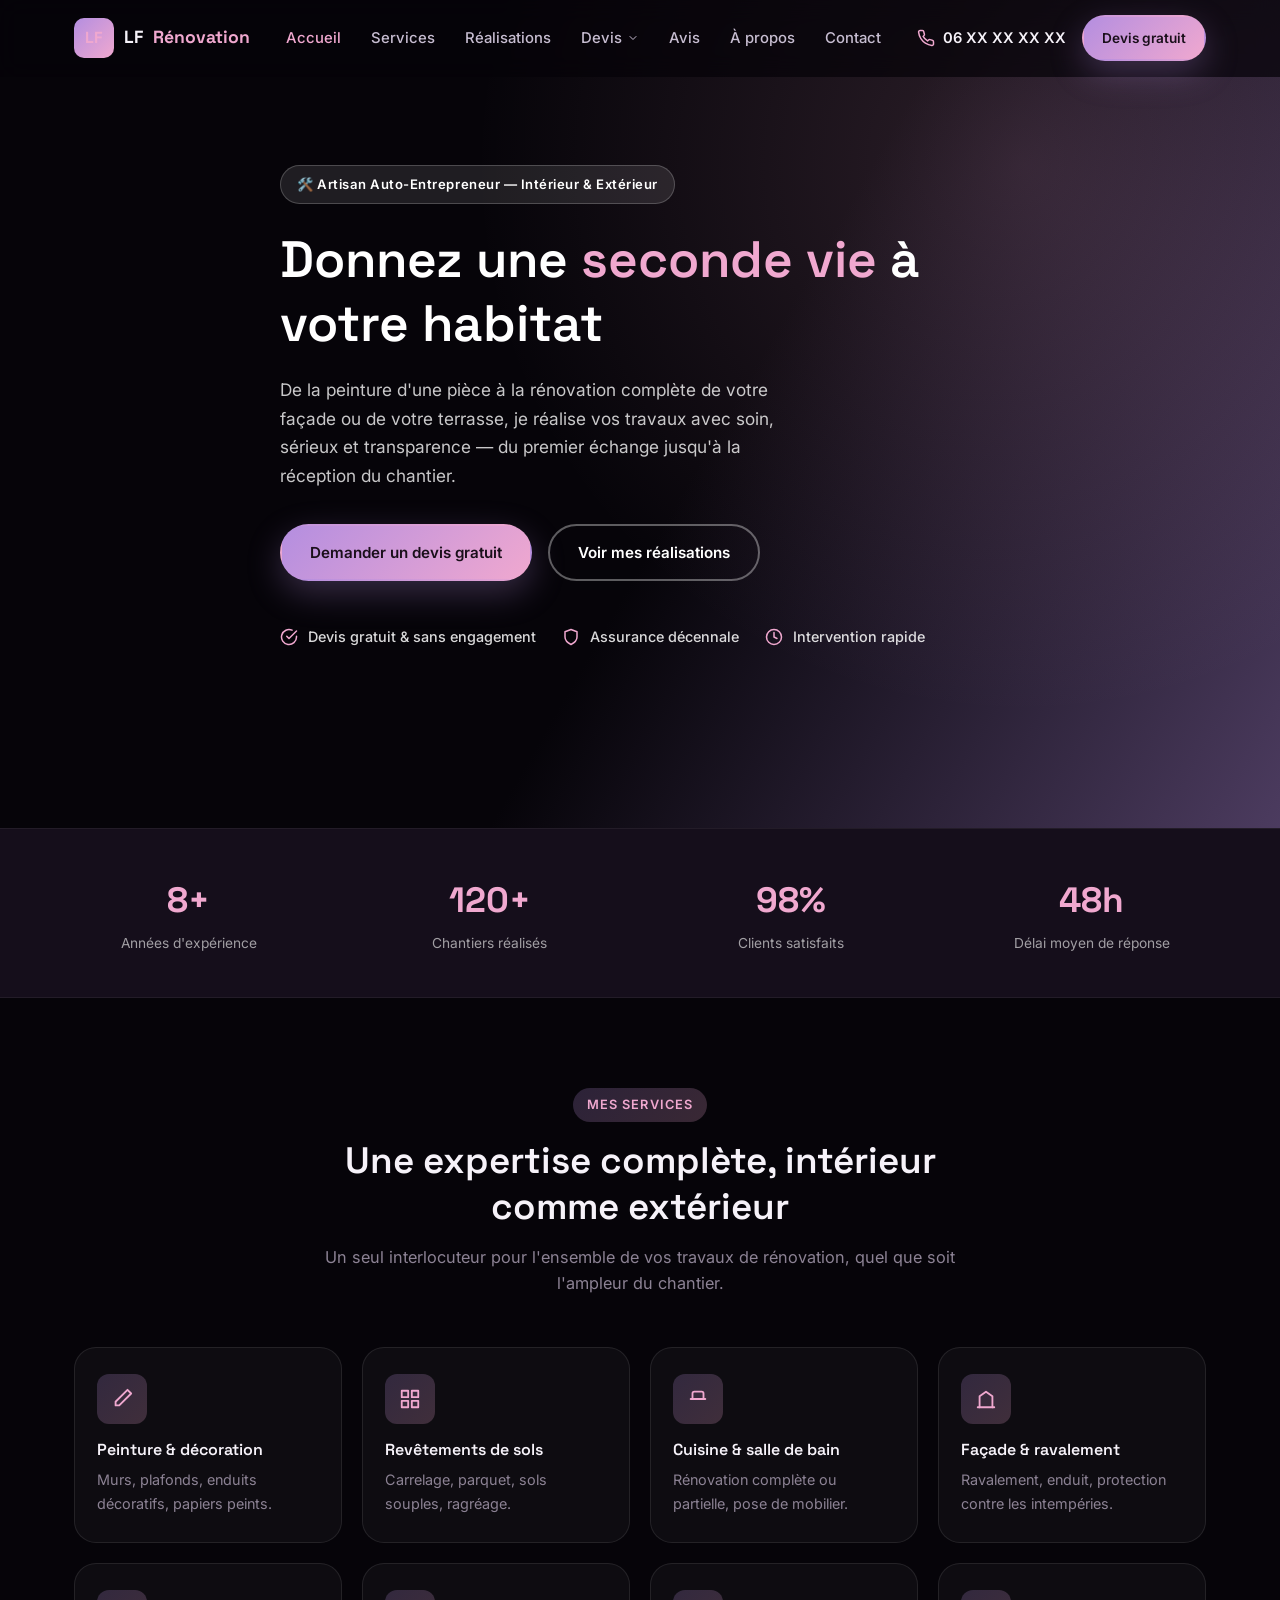
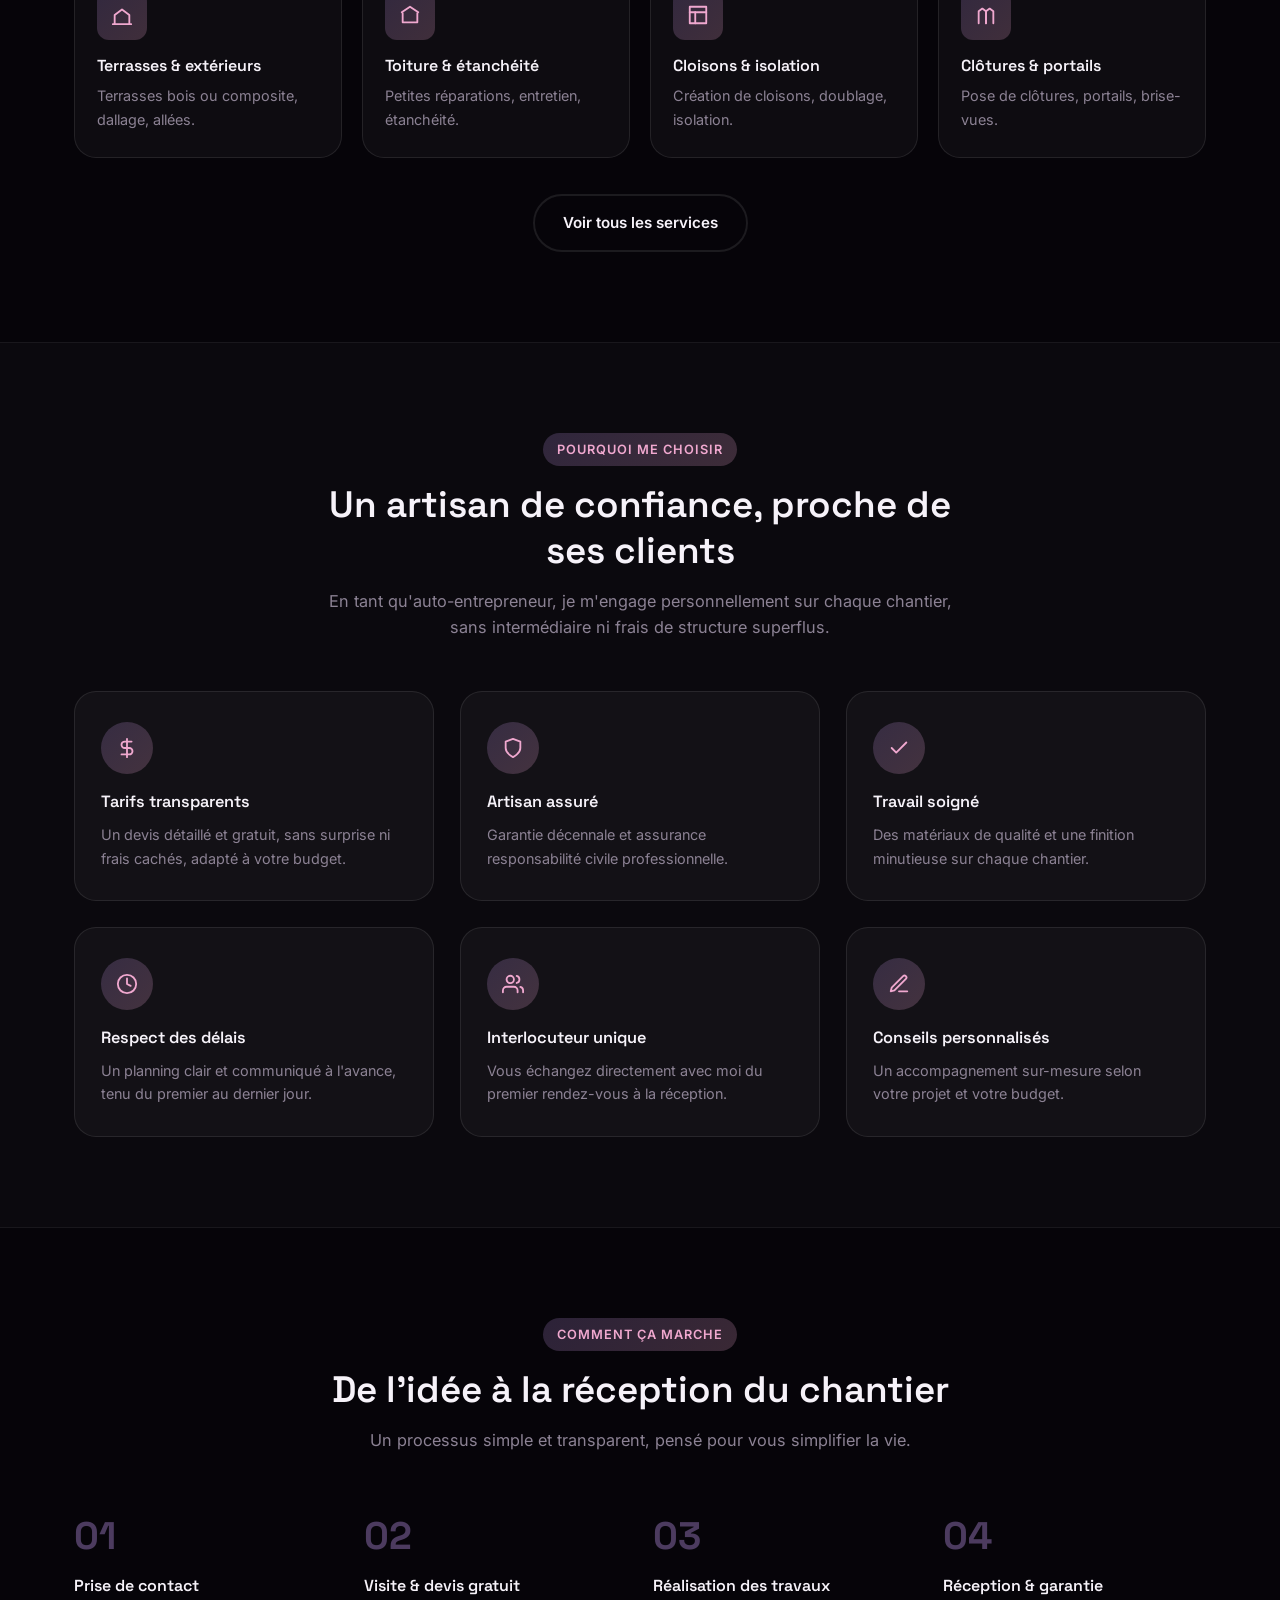
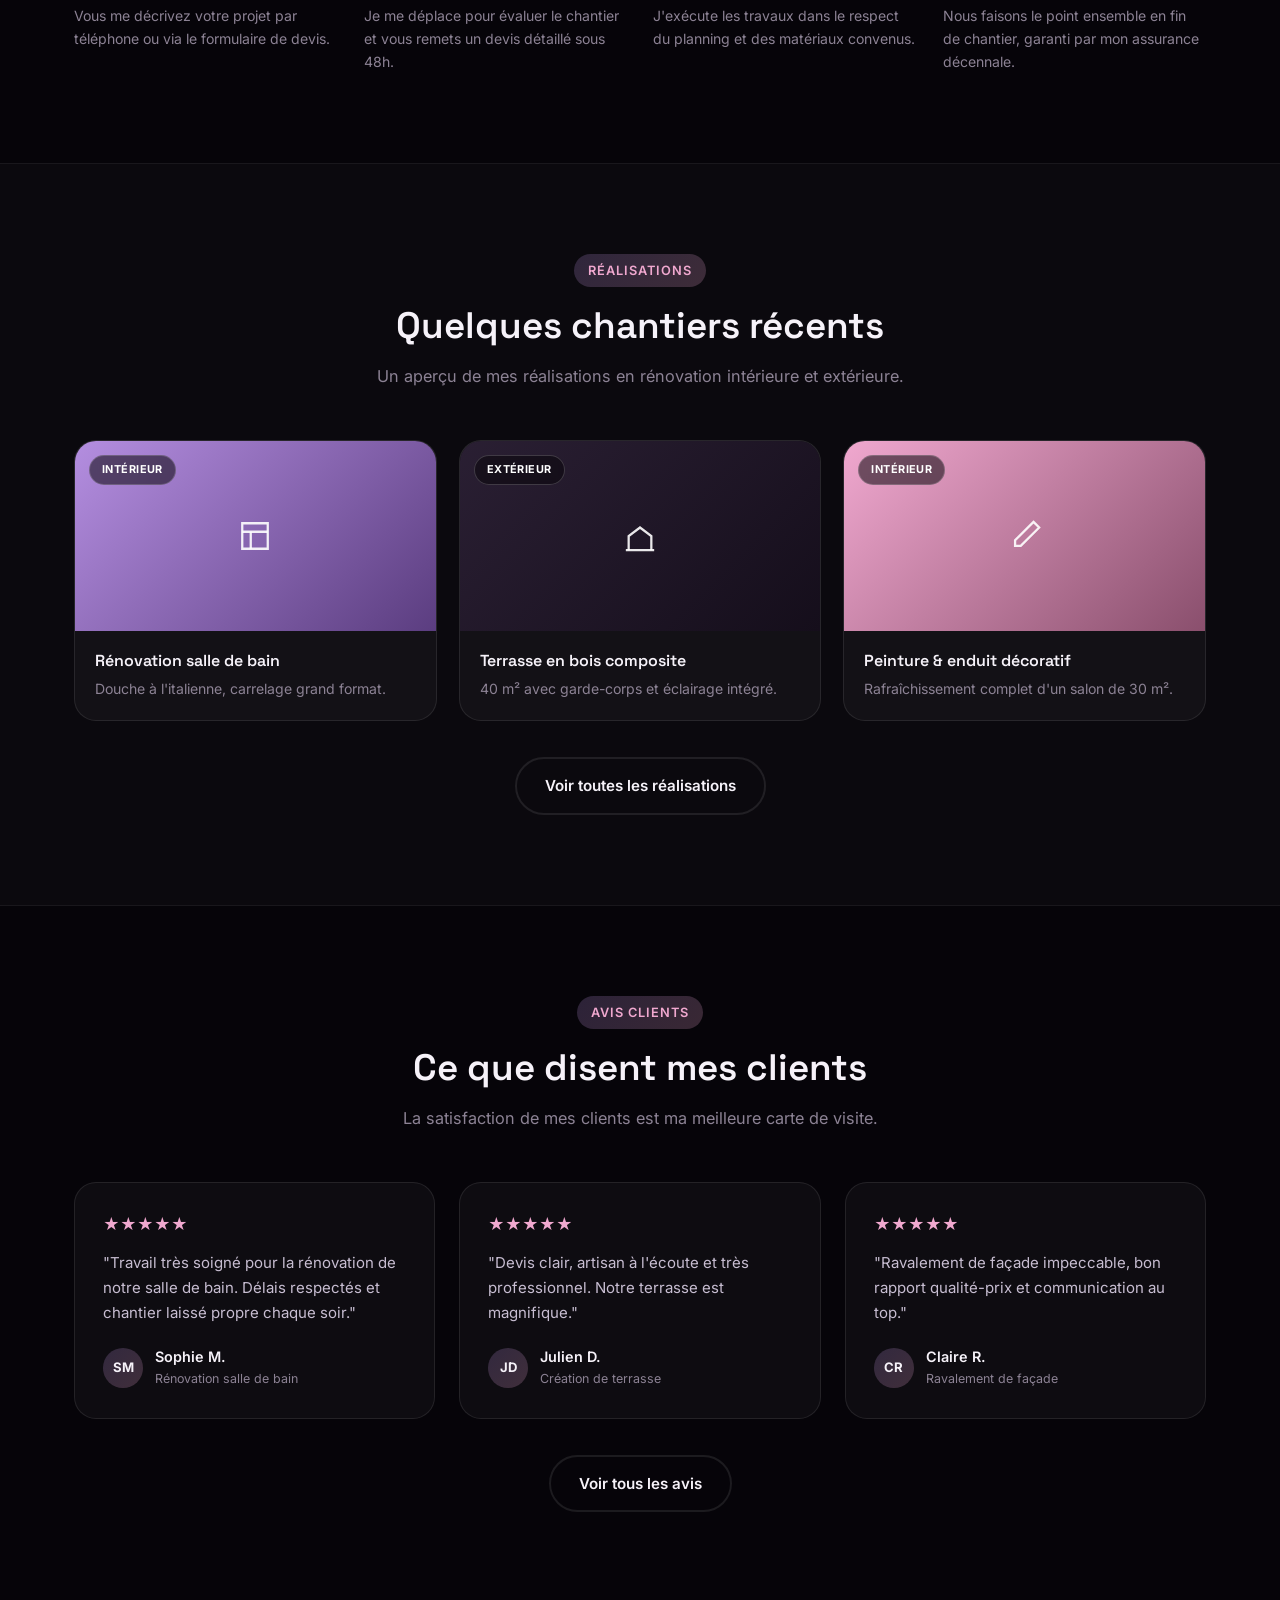
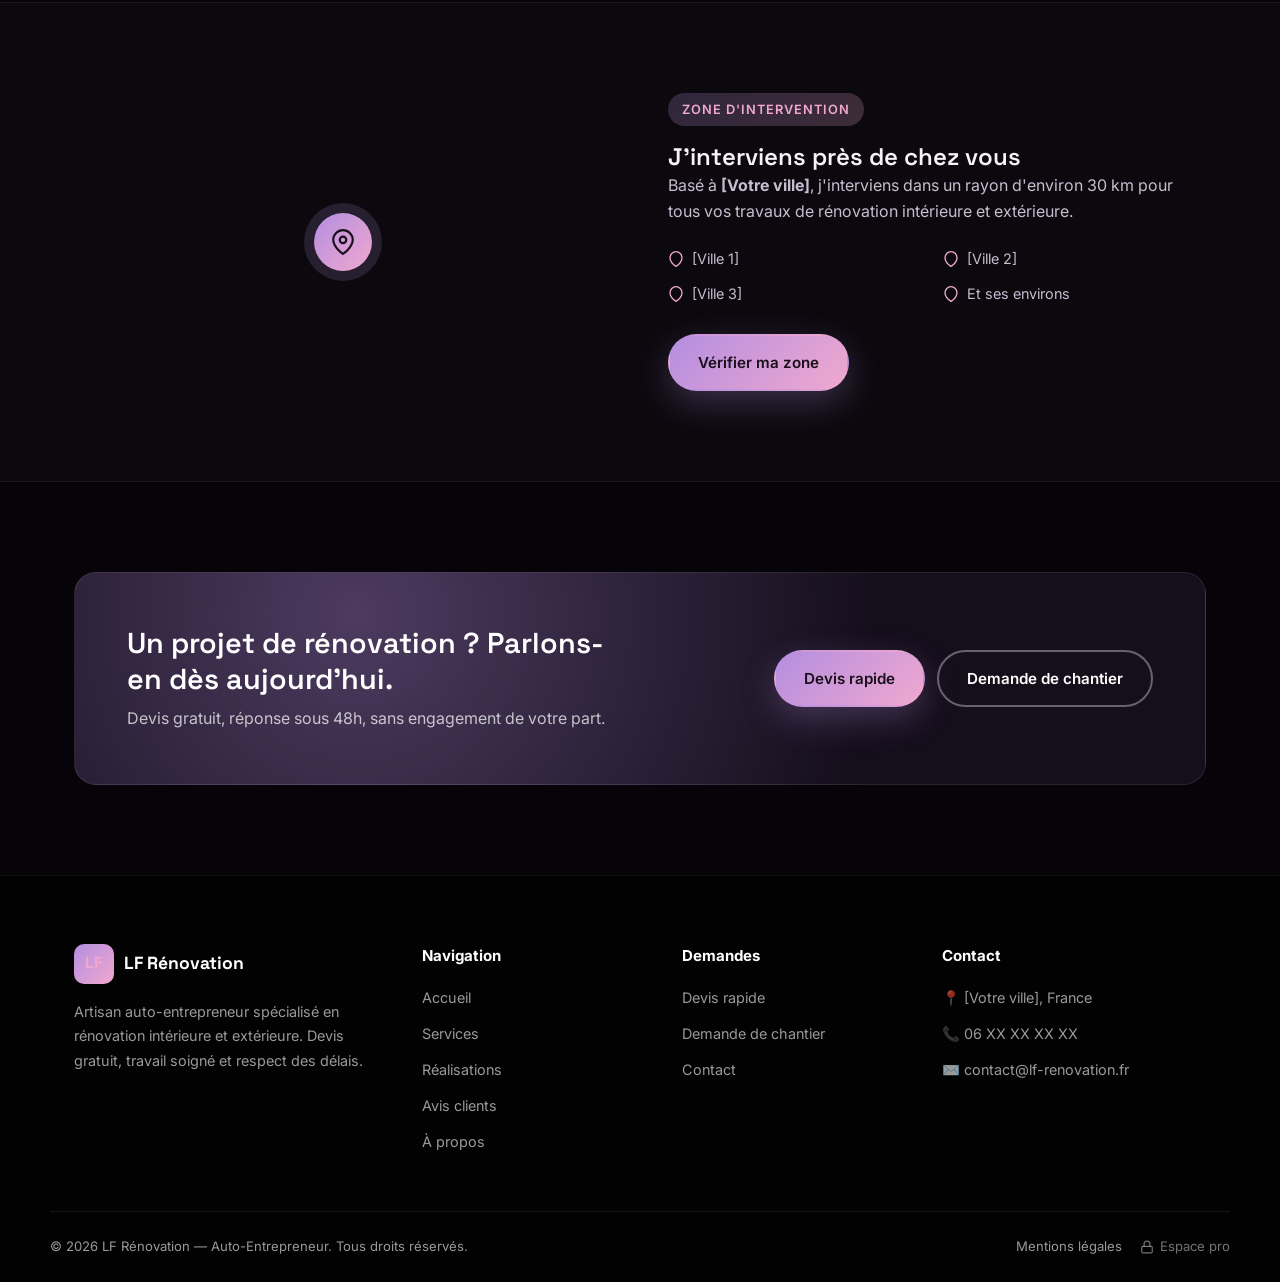
==== commit aa18b1a5: "Aligner le thème visuel du site public sur l'espace pro Applique le même langage visuel que le dashb" ====
--- a/index.html
+++ b/index.html
@@ -5,10 +5,10 @@
 <meta name="viewport" content="width=device-width, initial-scale=1.0">
 <title>LF Rénovation — Artisan Auto-Entrepreneur | Rénovation Intérieure &amp; Extérieure</title>
 <meta name="description" content="LF Rénovation, artisan auto-entrepreneur spécialisé en rénovation intérieure et extérieure : peinture, sols, salle de bain, façade, terrasse, toiture. Devis gratuit et sans engagement.">
-<link rel="icon" href="data:image/svg+xml,<svg xmlns=%22http://www.w3.org/2000/svg%22 viewBox=%220 0 100 100%22><rect width=%22100%22 height=%22100%22 rx=%2222%22 fill=%22%23c1622d%22/><text x=%2250%22 y=%2266%22 font-size=%2252%22 font-family=%22sans-serif%22 font-weight=%22700%22 fill=%22white%22 text-anchor=%22middle%22>LF</text></svg>">
+<link rel="icon" href="data:image/svg+xml,<svg xmlns=%22http://www.w3.org/2000/svg%22 viewBox=%220 0 100 100%22><rect width=%22100%22 height=%22100%22 rx=%2222%22 fill=%22%23b48ee0%22/><text x=%2250%22 y=%2266%22 font-size=%2252%22 font-family=%22sans-serif%22 font-weight=%22700%22 fill=%22%23150e1b%22 text-anchor=%22middle%22>LF</text></svg>">
 <link rel="preconnect" href="https://fonts.googleapis.com">
 <link rel="preconnect" href="https://fonts.gstatic.com" crossorigin>
-<link href="https://fonts.googleapis.com/css2?family=Inter:wght@400;500;600;700&family=Poppins:wght@600;700&display=swap" rel="stylesheet">
+<link href="https://fonts.googleapis.com/css2?family=Inter:wght@400;500;600;700&family=Space+Grotesk:wght@500;600;700&display=swap" rel="stylesheet">
 <link rel="stylesheet" href="css/public.css">
 </head>
 <body>
@@ -238,21 +238,21 @@
 
     <div class="gallery-grid">
       <div class="gallery-card reveal">
-        <div class="gallery-thumb" style="background:linear-gradient(135deg,#c1622d,#7a3d1a);">
+        <div class="gallery-thumb" style="background:linear-gradient(135deg,#b48ee0,#5b3d80);">
           <span class="cat-badge">Intérieur</span>
           <svg width="34" height="34" viewBox="0 0 24 24" fill="none" stroke="currentColor" stroke-width="1.6"><path d="M3 3h18v18H3z"></path><path d="M3 9h18"></path><path d="M9 21V9"></path></svg>
         </div>
         <div class="gallery-body"><h4>Rénovation salle de bain</h4><p>Douche à l'italienne, carrelage grand format.</p></div>
       </div>
       <div class="gallery-card reveal">
-        <div class="gallery-thumb" style="background:linear-gradient(135deg,#2a3238,#1e2429);">
+        <div class="gallery-thumb" style="background:linear-gradient(135deg,#2a1f33,#150e1b);">
           <span class="cat-badge">Extérieur</span>
           <svg width="34" height="34" viewBox="0 0 24 24" fill="none" stroke="currentColor" stroke-width="1.6"><path d="M2 22h20"></path><path d="M4 22V12l8-6 8 6v10"></path></svg>
         </div>
         <div class="gallery-body"><h4>Terrasse en bois composite</h4><p>40 m² avec garde-corps et éclairage intégré.</p></div>
       </div>
       <div class="gallery-card reveal">
-        <div class="gallery-thumb" style="background:linear-gradient(135deg,#d9a441,#9c4d22);">
+        <div class="gallery-thumb" style="background:linear-gradient(135deg,#f0a8cf,#8a4f6d);">
           <span class="cat-badge">Intérieur</span>
           <svg width="34" height="34" viewBox="0 0 24 24" fill="none" stroke="currentColor" stroke-width="1.6"><path d="M18 2l4 4-13 13H5v-4L18 2z"></path></svg>
         </div>
@@ -343,7 +343,7 @@
         <p>Devis gratuit, réponse sous 48h, sans engagement de votre part.</p>
       </div>
       <div style="display:flex;gap:12px;flex-wrap:wrap;">
-        <a href="devis.html" class="btn" style="background:#fff;color:var(--color-primary-dark);">Devis rapide</a>
+        <a href="devis.html" class="btn btn-primary">Devis rapide</a>
         <a href="demande-chantier.html" class="btn btn-outline">Demande de chantier</a>
       </div>
     </div>
--- a/css/public.css
+++ b/css/public.css
@@ -1,30 +1,54 @@
 /* =========================================================
    LF Rénovation — Site public
+   (même langage visuel que l'espace pro : thème sombre,
+   dégradés violet/rose, cartes translucides)
    ========================================================= */
 
 :root {
-  --color-primary: #c1622d;
-  --color-primary-dark: #9c4d22;
-  --color-primary-light: #e08a4f;
-  --color-dark: #1e2429;
-  --color-dark-2: #2a3238;
-  --color-light: #faf7f3;
-  --color-white: #ffffff;
-  --color-text: #2b2b28;
-  --color-muted: #6b6b64;
-  --color-border: #e7e1d8;
-  --color-gold: #d9a441;
-  --color-success: #2f7a3d;
-  --color-success-bg: rgba(76, 149, 89, 0.1);
-
-  --font-heading: 'Poppins', 'Segoe UI', sans-serif;
+  --bg-canvas: #060409;
+  --shell-bg: #150e1b;
+  --card-bg: rgba(255, 255, 255, 0.035);
+  --card-bg-strong: rgba(255, 255, 255, 0.06);
+  --card-border: rgba(255, 255, 255, 0.09);
+  --card-border-soft: rgba(255, 255, 255, 0.06);
+
+  --text-hi: #f6f2f9;
+  --text-mid: #c7bdd1;
+  --text-low: #8c8294;
+
+  --accent-1: #b48ee0;
+  --accent-2: #f0a8cf;
+  --accent-gradient: linear-gradient(135deg, var(--accent-1), var(--accent-2));
+  --accent-gradient-soft: linear-gradient(135deg, rgba(180, 142, 224, 0.22), rgba(240, 168, 207, 0.22));
+
+  --positive: #4ade80;
+  --negative: #f87171;
+  --warning: #f2c185;
+
+  /* Alias conservés pour compatibilité avec les styles inline existants */
+  --color-primary: var(--accent-1);
+  --color-primary-dark: #7a4fa8;
+  --color-primary-light: var(--accent-2);
+  --color-dark: var(--shell-bg);
+  --color-dark-2: #1e1424;
+  --color-light: rgba(255, 255, 255, 0.04);
+  --color-white: var(--card-bg);
+  --color-text: var(--text-hi);
+  --color-muted: var(--text-low);
+  --color-border: var(--card-border);
+  --color-gold: var(--warning);
+  --color-success: var(--positive);
+  --color-success-bg: rgba(74, 222, 128, 0.12);
+
+  --font-heading: 'Space Grotesk', 'Poppins', sans-serif;
   --font-body: 'Inter', 'Segoe UI', sans-serif;
 
-  --radius: 10px;
-  --radius-lg: 18px;
-  --shadow-sm: 0 2px 8px rgba(30, 36, 41, 0.08);
-  --shadow-md: 0 8px 24px rgba(30, 36, 41, 0.12);
-  --shadow-lg: 0 20px 50px rgba(30, 36, 41, 0.18);
+  --radius: 12px;
+  --radius-lg: 22px;
+  --shadow-sm: 0 4px 14px rgba(0, 0, 0, 0.3);
+  --shadow-md: 0 12px 30px rgba(0, 0, 0, 0.35);
+  --shadow-lg: 0 24px 55px rgba(0, 0, 0, 0.45);
+  --shadow-glow: 0 12px 34px rgba(180, 142, 224, 0.28);
   --container: 1180px;
   --transition: 0.22s ease;
 }
@@ -35,8 +59,12 @@
 
 body {
   font-family: var(--font-body);
-  color: var(--color-text);
-  background: var(--color-white);
+  color: var(--text-mid);
+  background:
+    radial-gradient(ellipse 900px 500px at 85% -5%, rgba(180, 142, 224, 0.14), transparent 60%),
+    radial-gradient(ellipse 800px 500px at 5% 40%, rgba(240, 168, 207, 0.08), transparent 60%),
+    var(--bg-canvas);
+  background-attachment: fixed;
   line-height: 1.65;
   -webkit-font-smoothing: antialiased;
 }
@@ -50,7 +78,7 @@
   font-family: var(--font-heading);
   font-weight: 600;
   line-height: 1.25;
-  color: var(--color-dark);
+  color: var(--text-hi);
 }
 
 .container {
@@ -63,9 +91,8 @@
 section { padding: 90px 0; }
 @media (max-width: 768px) { section { padding: 60px 0; } }
 
-.bg-light { background: var(--color-light); }
-.bg-dark { background: var(--color-dark); color: #d9dadb; }
-.bg-dark h2, .bg-dark h3, .bg-dark h4 { color: #fff; }
+.bg-light { background: rgba(255, 255, 255, 0.02); border-top: 1px solid var(--card-border-soft); border-bottom: 1px solid var(--card-border-soft); }
+.bg-dark { background: var(--shell-bg); }
 
 .section-tag {
   display: inline-flex;
@@ -75,8 +102,8 @@
   font-weight: 600;
   letter-spacing: 0.08em;
   text-transform: uppercase;
-  color: var(--color-primary);
-  background: rgba(193, 98, 45, 0.09);
+  color: var(--accent-2);
+  background: var(--accent-gradient-soft);
   padding: 6px 14px;
   border-radius: 999px;
   margin-bottom: 16px;
@@ -85,7 +112,7 @@
 .section-head { max-width: 640px; margin-bottom: 50px; }
 .section-head.center { margin-left: auto; margin-right: auto; text-align: center; }
 .section-head h2 { font-size: clamp(1.6rem, 3vw, 2.3rem); margin-bottom: 14px; }
-.section-head p { color: var(--color-muted); font-size: 1.02rem; }
+.section-head p { color: var(--text-low); font-size: 1.02rem; }
 
 /* ---------- Buttons ---------- */
 .btn {
@@ -99,21 +126,21 @@
   font-size: 0.95rem;
   border: 2px solid transparent;
   cursor: pointer;
-  transition: transform var(--transition), box-shadow var(--transition), background var(--transition), color var(--transition);
+  transition: transform var(--transition), box-shadow var(--transition), background var(--transition), color var(--transition), border-color var(--transition);
   white-space: nowrap;
 }
 
-.btn-primary { background: var(--color-primary); color: #fff; box-shadow: 0 10px 24px rgba(193, 98, 45, 0.32); }
-.btn-primary:hover { background: var(--color-primary-dark); transform: translateY(-2px); }
-
-.btn-outline { background: transparent; border-color: rgba(255, 255, 255, 0.5); color: #fff; }
-.btn-outline:hover { background: rgba(255, 255, 255, 0.12); transform: translateY(-2px); }
-
-.btn-outline-dark { background: transparent; border-color: var(--color-border); color: var(--color-dark); }
-.btn-outline-dark:hover { border-color: var(--color-primary); color: var(--color-primary); transform: translateY(-2px); }
-
-.btn-dark { background: var(--color-dark); color: #fff; }
-.btn-dark:hover { background: #000; transform: translateY(-2px); }
+.btn-primary { background: var(--accent-gradient); color: #1a0f1a; box-shadow: var(--shadow-glow); }
+.btn-primary:hover { transform: translateY(-2px); filter: brightness(1.06); }
+
+.btn-outline { background: transparent; border-color: rgba(255, 255, 255, 0.35); color: #fff; }
+.btn-outline:hover { background: rgba(255, 255, 255, 0.1); border-color: rgba(255, 255, 255, 0.55); transform: translateY(-2px); }
+
+.btn-outline-dark { background: transparent; border-color: var(--card-border); color: var(--text-hi); }
+.btn-outline-dark:hover { border-color: var(--accent-1); color: var(--accent-2); transform: translateY(-2px); }
+
+.btn-dark { background: var(--card-bg-strong); border-color: var(--card-border); color: var(--text-hi); }
+.btn-dark:hover { border-color: var(--accent-1); color: var(--accent-2); transform: translateY(-2px); }
 
 .btn-block { width: 100%; }
 .btn-sm { padding: 10px 18px; font-size: 0.85rem; }
@@ -123,35 +150,35 @@
   position: fixed;
   top: 0; left: 0; right: 0;
   z-index: 1000;
-  background: rgba(250, 247, 243, 0.92);
-  backdrop-filter: blur(10px);
+  background: rgba(6, 4, 9, 0.72);
+  backdrop-filter: blur(12px);
   border-bottom: 1px solid transparent;
   transition: background var(--transition), border-color var(--transition), box-shadow var(--transition);
 }
 
 .site-header.scrolled {
-  background: rgba(255, 255, 255, 0.97);
-  border-bottom-color: var(--color-border);
+  background: rgba(10, 7, 13, 0.92);
+  border-bottom-color: var(--card-border);
   box-shadow: var(--shadow-sm);
 }
 
 .header-inner { display: flex; align-items: center; justify-content: space-between; height: 76px; gap: 20px; }
 
-.logo { display: flex; align-items: center; gap: 10px; font-family: var(--font-heading); font-weight: 700; font-size: 1.1rem; color: var(--color-dark); flex-shrink: 0; }
-.logo-mark { width: 40px; height: 40px; border-radius: 10px; background: linear-gradient(135deg, var(--color-primary), var(--color-gold)); color: #fff; display: flex; align-items: center; justify-content: center; font-weight: 700; font-size: 1rem; flex-shrink: 0; }
-.logo span { color: var(--color-primary); }
+.logo { display: flex; align-items: center; gap: 10px; font-family: var(--font-heading); font-weight: 700; font-size: 1.1rem; color: var(--text-hi); flex-shrink: 0; }
+.logo-mark { width: 40px; height: 40px; border-radius: 10px; background: var(--accent-gradient); color: #1a0f1a; display: flex; align-items: center; justify-content: center; font-weight: 700; font-size: 1rem; flex-shrink: 0; }
+.logo span { color: var(--accent-2); }
 
 .main-nav { display: flex; align-items: center; gap: 30px; }
 
 .main-nav a {
   font-size: 0.93rem;
   font-weight: 500;
-  color: var(--color-text);
+  color: var(--text-mid);
   padding: 6px 0;
   transition: color var(--transition);
 }
 
-.main-nav a:hover, .main-nav a.active { color: var(--color-primary); }
+.main-nav a:hover, .main-nav a.active { color: var(--accent-2); }
 
 .nav-dropdown { position: relative; }
 
@@ -162,8 +189,8 @@
   top: calc(100% + 14px);
   left: 50%;
   transform: translateX(-50%);
-  background: #fff;
-  border: 1px solid var(--color-border);
+  background: var(--shell-bg);
+  border: 1px solid var(--card-border);
   border-radius: var(--radius);
   box-shadow: var(--shadow-md);
   padding: 8px;
@@ -188,16 +215,16 @@
   padding: 10px 14px;
   border-radius: 8px;
   font-size: 0.88rem;
-  color: var(--color-text);
-}
-
-.nav-dropdown-menu a:hover { background: var(--color-light); color: var(--color-primary); }
-.nav-dropdown-menu a small { color: var(--color-muted); font-weight: 400; font-size: 0.78rem; }
+  color: var(--text-mid);
+}
+
+.nav-dropdown-menu a:hover { background: var(--card-bg-strong); color: var(--accent-2); }
+.nav-dropdown-menu a small { color: var(--text-low); font-weight: 400; font-size: 0.78rem; }
 
 .header-actions { display: flex; align-items: center; gap: 16px; flex-shrink: 0; }
 
-.phone-link { display: flex; align-items: center; gap: 8px; font-weight: 600; font-size: 0.92rem; color: var(--color-dark); }
-.phone-link svg { color: var(--color-primary); flex-shrink: 0; }
+.phone-link { display: flex; align-items: center; gap: 8px; font-weight: 600; font-size: 0.92rem; color: var(--text-hi); }
+.phone-link svg { color: var(--accent-2); flex-shrink: 0; }
 
 .nav-toggle {
   display: none;
@@ -209,21 +236,23 @@
   padding: 6px;
 }
 
-.nav-toggle span { width: 26px; height: 2px; background: var(--color-dark); border-radius: 2px; transition: transform var(--transition), opacity var(--transition); }
+.nav-toggle span { width: 26px; height: 2px; background: var(--text-hi); border-radius: 2px; transition: transform var(--transition), opacity var(--transition); }
 
 /* ---------- Page banner (inner pages) ---------- */
 .page-banner {
   padding: 150px 0 60px;
   background:
-    linear-gradient(120deg, rgba(30, 36, 41, 0.94) 20%, rgba(193, 98, 45, 0.55)),
-    var(--color-dark);
+    radial-gradient(ellipse 700px 400px at 80% 0%, rgba(180, 142, 224, 0.25), transparent 60%),
+    radial-gradient(ellipse 700px 400px at 10% 100%, rgba(240, 168, 207, 0.16), transparent 60%),
+    var(--shell-bg);
+  border-bottom: 1px solid var(--card-border-soft);
   color: #fff;
   text-align: center;
 }
 
-.page-banner .section-tag { background: rgba(255, 255, 255, 0.12); color: #fff; }
+.page-banner .section-tag { background: rgba(255, 255, 255, 0.1); color: #fff; }
 .page-banner h1 { color: #fff; font-size: clamp(1.9rem, 4vw, 2.6rem); margin-bottom: 12px; }
-.page-banner p { color: rgba(255, 255, 255, 0.8); max-width: 560px; margin: 0 auto; }
+.page-banner p { color: rgba(255, 255, 255, 0.72); max-width: 560px; margin: 0 auto; }
 
 /* ---------- Hero (home) ---------- */
 .hero {
@@ -233,38 +262,46 @@
   align-items: center;
   padding-top: 76px;
   background:
-    linear-gradient(120deg, rgba(30, 36, 41, 0.92) 10%, rgba(30, 36, 41, 0.55) 55%, rgba(193, 98, 45, 0.55)),
+    linear-gradient(120deg, rgba(6, 4, 9, 0.93) 10%, rgba(6, 4, 9, 0.6) 55%, rgba(180, 142, 224, 0.4)),
     url('https://images.unsplash.com/photo-1600585154340-be6161a56a0c?auto=format&fit=crop&w=1800&q=70') center/cover no-repeat;
-  background-color: var(--color-dark);
+  background-color: var(--bg-canvas);
   color: #fff;
   overflow: hidden;
 }
 
+.hero::after {
+  content: "";
+  position: absolute;
+  inset: 0;
+  background: radial-gradient(circle at 80% 20%, rgba(240, 168, 207, 0.16), transparent 45%);
+  pointer-events: none;
+}
+
 .hero-inner { position: relative; z-index: 2; max-width: 720px; padding: 60px 0; }
 
 .hero-eyebrow {
   display: inline-flex; align-items: center; gap: 10px;
-  background: rgba(255, 255, 255, 0.12);
-  border: 1px solid rgba(255, 255, 255, 0.25);
+  background: rgba(255, 255, 255, 0.1);
+  border: 1px solid rgba(255, 255, 255, 0.2);
   padding: 8px 16px; border-radius: 999px;
   font-size: 0.82rem; font-weight: 600; letter-spacing: 0.04em;
   margin-bottom: 24px;
 }
 
 .hero h1 { color: #fff; font-size: clamp(2.1rem, 5vw, 3.2rem); margin-bottom: 20px; }
-.hero h1 em { font-style: normal; color: var(--color-primary-light); }
-.hero p { font-size: 1.08rem; color: rgba(255, 255, 255, 0.85); max-width: 540px; margin-bottom: 34px; }
+.hero h1 em { font-style: normal; color: var(--accent-2); }
+.hero p { font-size: 1.08rem; color: rgba(255, 255, 255, 0.78); max-width: 540px; margin-bottom: 34px; }
 .hero-cta { display: flex; flex-wrap: wrap; gap: 16px; margin-bottom: 44px; }
 .hero-badges { display: flex; flex-wrap: wrap; gap: 26px; }
-.hero-badge { display: flex; align-items: center; gap: 10px; font-size: 0.9rem; font-weight: 500; color: rgba(255, 255, 255, 0.9); }
-.hero-badge svg { color: var(--color-gold); flex-shrink: 0; }
+.hero-badge { display: flex; align-items: center; gap: 10px; font-size: 0.9rem; font-weight: 500; color: rgba(255, 255, 255, 0.85); }
+.hero-badge svg { color: var(--accent-2); flex-shrink: 0; }
 
 /* ---------- Stats bar ---------- */
-.stats-bar { background: var(--color-dark); color: #fff; }
+.stats-bar { background: var(--shell-bg); color: #fff; border-top: 1px solid var(--card-border-soft); border-bottom: 1px solid var(--card-border-soft); }
 .stats-grid { display: grid; grid-template-columns: repeat(4, 1fr); gap: 24px; padding: 42px 0; }
 .stat-item { text-align: center; }
-.stat-item .num { font-family: var(--font-heading); font-size: clamp(1.7rem, 3vw, 2.2rem); font-weight: 700; color: var(--color-primary-light); display: block; }
-.stat-item .label { font-size: 0.86rem; color: rgba(255, 255, 255, 0.7); margin-top: 6px; }
+.stat-item .num { font-family: var(--font-heading); font-size: clamp(1.7rem, 3vw, 2.2rem); font-weight: 700; color: var(--accent-2); display: block; }
+.stat-item .label { font-size: 0.86rem; color: rgba(255, 255, 255, 0.6); margin-top: 6px; }
 
 /* ---------- Service cards ---------- */
 .services-grid-public { display: grid; grid-template-columns: repeat(4, 1fr); gap: 20px; }
@@ -272,26 +309,26 @@
 .service-card {
   padding: 26px 22px;
   border-radius: var(--radius-lg);
-  border: 1px solid var(--color-border);
-  background: #fff;
-  transition: box-shadow var(--transition), transform var(--transition), border-color var(--transition);
-}
-
-.service-card:hover { box-shadow: var(--shadow-md); transform: translateY(-3px); border-color: transparent; }
+  border: 1px solid var(--card-border);
+  background: var(--card-bg);
+  transition: box-shadow var(--transition), transform var(--transition), border-color var(--transition), background var(--transition);
+}
+
+.service-card:hover { box-shadow: var(--shadow-md); transform: translateY(-3px); border-color: var(--accent-1); background: var(--card-bg-strong); }
 
 .service-icon {
   width: 50px; height: 50px; border-radius: 12px;
-  background: rgba(193, 98, 45, 0.1); color: var(--color-primary);
+  background: var(--accent-gradient-soft); color: var(--accent-2);
   display: flex; align-items: center; justify-content: center;
   margin-bottom: 16px;
 }
 
 .service-card h4 { font-size: 1rem; margin-bottom: 8px; }
-.service-card p { color: var(--color-muted); font-size: 0.9rem; }
-
-.service-card-lg { display: flex; gap: 18px; padding: 26px; }
+.service-card p { color: var(--text-low); font-size: 0.9rem; }
+
+.service-card-lg { display: flex; gap: 18px; padding: 26px; border-radius: var(--radius-lg); border: 1px solid var(--card-border); background: var(--card-bg); }
 .service-card-lg .service-icon { flex-shrink: 0; margin-bottom: 0; width: 56px; height: 56px; }
-.service-card-lg .tag { font-size: 0.72rem; font-weight: 700; text-transform: uppercase; letter-spacing: 0.05em; color: var(--color-primary); margin-bottom: 4px; display: block; }
+.service-card-lg .tag { font-size: 0.72rem; font-weight: 700; text-transform: uppercase; letter-spacing: 0.05em; color: var(--accent-2); margin-bottom: 4px; display: block; }
 
 .services-columns-public { display: grid; grid-template-columns: 1fr 1fr; gap: 20px; }
 
@@ -299,45 +336,45 @@
 .features-grid { display: grid; grid-template-columns: repeat(3, 1fr); gap: 26px; }
 
 .feature-card {
-  padding: 30px 26px; background: #fff;
-  border-radius: var(--radius-lg); border: 1px solid var(--color-border);
-  transition: transform var(--transition), box-shadow var(--transition);
-}
-
-.feature-card:hover { transform: translateY(-4px); box-shadow: var(--shadow-md); }
+  padding: 30px 26px; background: var(--card-bg);
+  border-radius: var(--radius-lg); border: 1px solid var(--card-border);
+  transition: transform var(--transition), box-shadow var(--transition), border-color var(--transition);
+}
+
+.feature-card:hover { transform: translateY(-4px); box-shadow: var(--shadow-md); border-color: var(--accent-1); }
 
 .feature-icon {
   width: 52px; height: 52px; border-radius: 50%;
-  background: var(--color-dark); color: var(--color-primary-light);
+  background: var(--accent-gradient-soft); color: var(--accent-2);
   display: flex; align-items: center; justify-content: center; margin-bottom: 18px;
 }
 
 .feature-card h4 { font-size: 1.02rem; margin-bottom: 10px; }
-.feature-card p { color: var(--color-muted); font-size: 0.9rem; }
+.feature-card p { color: var(--text-low); font-size: 0.9rem; }
 
 /* ---------- Process ---------- */
 .process-grid { display: grid; grid-template-columns: repeat(4, 1fr); gap: 26px; }
-.process-step .step-num { font-family: var(--font-heading); font-size: 2.4rem; font-weight: 700; color: var(--color-primary); opacity: 0.35; display: block; margin-bottom: 8px; }
+.process-step .step-num { font-family: var(--font-heading); font-size: 2.4rem; font-weight: 700; color: var(--accent-1); opacity: 0.4; display: block; margin-bottom: 8px; }
 .process-step h4 { font-size: 1rem; margin-bottom: 8px; }
-.process-step p { color: var(--color-muted); font-size: 0.88rem; }
+.process-step p { color: var(--text-low); font-size: 0.88rem; }
 
 /* ---------- Gallery ---------- */
 .gallery-filters { display: flex; flex-wrap: wrap; gap: 10px; margin-bottom: 34px; }
 
 .filter-btn {
-  padding: 9px 18px; border-radius: 999px; border: 1px solid var(--color-border);
-  background: #fff; font-size: 0.86rem; font-weight: 600; color: var(--color-muted);
+  padding: 9px 18px; border-radius: 999px; border: 1px solid var(--card-border);
+  background: var(--card-bg); font-size: 0.86rem; font-weight: 600; color: var(--text-low);
   cursor: pointer; transition: all var(--transition);
 }
 
-.filter-btn:hover { border-color: var(--color-primary); color: var(--color-primary); }
-.filter-btn.active { background: var(--color-primary); border-color: var(--color-primary); color: #fff; }
+.filter-btn:hover { border-color: var(--accent-1); color: var(--accent-2); }
+.filter-btn.active { background: var(--accent-gradient-soft); border-color: transparent; color: var(--text-hi); box-shadow: inset 0 0 0 1px rgba(255, 255, 255, 0.14); }
 
 .gallery-grid { display: grid; grid-template-columns: repeat(3, 1fr); gap: 22px; }
 
 .gallery-card {
   border-radius: var(--radius-lg); overflow: hidden;
-  border: 1px solid var(--color-border); background: #fff;
+  border: 1px solid var(--card-border); background: var(--card-bg);
   transition: transform var(--transition), box-shadow var(--transition);
 }
 
@@ -347,168 +384,174 @@
 
 .gallery-thumb .cat-badge {
   position: absolute; top: 14px; left: 14px;
-  background: rgba(255, 255, 255, 0.92); color: var(--color-dark);
-  font-size: 0.72rem; font-weight: 700; text-transform: uppercase; letter-spacing: 0.04em;
+  background: rgba(10, 6, 12, 0.55);
+  backdrop-filter: blur(4px);
+  color: #fff;
+  border: 1px solid rgba(255, 255, 255, 0.18);
+  font-size: 0.68rem; font-weight: 700; text-transform: uppercase; letter-spacing: 0.04em;
   padding: 5px 12px; border-radius: 999px;
 }
 
 .gallery-body { padding: 20px; }
 .gallery-body h4 { font-size: 1rem; margin-bottom: 6px; }
-.gallery-body p { color: var(--color-muted); font-size: 0.88rem; }
-.gallery-note { margin-top: 26px; font-size: 0.86rem; color: var(--color-muted); text-align: center; }
+.gallery-body p { color: var(--text-low); font-size: 0.88rem; }
+.gallery-note { margin-top: 26px; font-size: 0.86rem; color: var(--text-low); text-align: center; }
 
 /* ---------- About ---------- */
 .about-grid { display: grid; grid-template-columns: 0.85fr 1.15fr; gap: 60px; align-items: center; }
 
 .about-visual {
   position: relative; border-radius: var(--radius-lg);
-  background: linear-gradient(150deg, var(--color-dark), var(--color-primary-dark));
+  background: radial-gradient(circle at 30% 20%, rgba(180, 142, 224, 0.3), transparent 55%), var(--shell-bg);
+  border: 1px solid var(--card-border);
   min-height: 400px; display: flex; align-items: center; justify-content: center;
   color: #fff; overflow: hidden;
 }
 
 .about-visual .avatar {
   width: 120px; height: 120px; border-radius: 50%;
-  background: rgba(255, 255, 255, 0.12); border: 2px solid rgba(255, 255, 255, 0.35);
+  background: var(--accent-gradient-soft); border: 2px solid rgba(255, 255, 255, 0.25);
   display: flex; align-items: center; justify-content: center;
   font-family: var(--font-heading); font-size: 2.2rem; font-weight: 700;
 }
 
 .about-visual .badge-floating {
   position: absolute; bottom: 22px; left: 22px; right: 22px;
-  background: rgba(255, 255, 255, 0.1); border: 1px solid rgba(255, 255, 255, 0.25);
+  background: rgba(255, 255, 255, 0.08); border: 1px solid rgba(255, 255, 255, 0.16);
   backdrop-filter: blur(6px); border-radius: var(--radius); padding: 14px 18px; font-size: 0.85rem;
 }
 
-.about-text p { color: var(--color-muted); margin-bottom: 18px; }
+.about-text p { color: var(--text-low); margin-bottom: 18px; }
 .about-list { display: grid; grid-template-columns: 1fr 1fr; gap: 14px; margin: 24px 0 28px; }
-.about-list li { display: flex; align-items: center; gap: 10px; font-size: 0.9rem; font-weight: 500; }
-.about-list svg { color: var(--color-primary); flex-shrink: 0; }
+.about-list li { display: flex; align-items: center; gap: 10px; font-size: 0.9rem; font-weight: 500; color: var(--text-mid); }
+.about-list svg { color: var(--accent-2); flex-shrink: 0; }
 
 /* ---------- Testimonials ---------- */
 .testimonial-grid { display: grid; grid-template-columns: repeat(3, 1fr); gap: 24px; }
 
-.testimonial-card { background: #fff; border: 1px solid var(--color-border); border-radius: var(--radius-lg); padding: 28px; }
-.stars { color: var(--color-gold); display: flex; gap: 3px; margin-bottom: 14px; }
-.testimonial-card p.quote { color: var(--color-text); font-size: 0.94rem; margin-bottom: 20px; }
+.testimonial-card { background: var(--card-bg); border: 1px solid var(--card-border); border-radius: var(--radius-lg); padding: 28px; }
+.stars { color: var(--accent-2); display: flex; gap: 3px; margin-bottom: 14px; }
+.testimonial-card p.quote { color: var(--text-mid); font-size: 0.94rem; margin-bottom: 20px; }
 .testimonial-author { display: flex; align-items: center; gap: 12px; }
-.testimonial-author .initials { width: 40px; height: 40px; border-radius: 50%; background: rgba(193, 98, 45, 0.12); color: var(--color-primary); display: flex; align-items: center; justify-content: center; font-weight: 700; font-size: 0.82rem; flex-shrink: 0; }
-.testimonial-author .name { font-weight: 600; font-size: 0.9rem; }
-.testimonial-author .project { font-size: 0.78rem; color: var(--color-muted); }
+.testimonial-author .initials { width: 40px; height: 40px; border-radius: 50%; background: var(--accent-gradient-soft); color: var(--text-hi); display: flex; align-items: center; justify-content: center; font-weight: 700; font-size: 0.82rem; flex-shrink: 0; }
+.testimonial-author .name { font-weight: 600; font-size: 0.9rem; color: var(--text-hi); }
+.testimonial-author .project { font-size: 0.78rem; color: var(--text-low); }
 
 /* ---------- Zone ---------- */
 .zone-wrap { display: grid; grid-template-columns: 1fr 1fr; gap: 56px; align-items: center; }
 
 .zone-radar {
   position: relative; aspect-ratio: 1; max-width: 360px; margin: 0 auto; border-radius: 50%;
-  background: radial-gradient(circle, rgba(193, 98, 45, 0.14) 0%, rgba(193, 98, 45, 0.05) 60%, transparent 72%);
+  background: radial-gradient(circle, rgba(180, 142, 224, 0.2) 0%, rgba(180, 142, 224, 0.06) 60%, transparent 72%);
   display: flex; align-items: center; justify-content: center;
 }
 
-.zone-radar::before, .zone-radar::after { content: ""; position: absolute; border: 1px dashed rgba(193, 98, 45, 0.35); border-radius: 50%; }
+.zone-radar::before, .zone-radar::after { content: ""; position: absolute; border: 1px dashed rgba(180, 142, 224, 0.4); border-radius: 50%; }
 .zone-radar::before { inset: 15%; }
 .zone-radar::after { inset: 32%; }
 
 .zone-radar .center-pin {
-  width: 58px; height: 58px; border-radius: 50%; background: var(--color-primary); color: #fff;
+  width: 58px; height: 58px; border-radius: 50%; background: var(--accent-gradient); color: #1a0f1a;
   display: flex; align-items: center; justify-content: center;
-  box-shadow: 0 0 0 10px rgba(193, 98, 45, 0.12); z-index: 2;
+  box-shadow: 0 0 0 10px rgba(180, 142, 224, 0.16); z-index: 2;
 }
 
 .zone-list { display: grid; grid-template-columns: 1fr 1fr; gap: 12px; margin: 22px 0 28px; }
-.zone-list li { display: flex; align-items: center; gap: 8px; font-size: 0.9rem; }
-.zone-list svg { color: var(--color-primary); flex-shrink: 0; }
+.zone-list li { display: flex; align-items: center; gap: 8px; font-size: 0.9rem; color: var(--text-mid); }
+.zone-list svg { color: var(--accent-2); flex-shrink: 0; }
 
 /* ---------- CTA banner ---------- */
 .cta-banner {
-  background: linear-gradient(120deg, var(--color-primary-dark), var(--color-primary));
+  background: radial-gradient(circle at 25% 20%, rgba(180, 142, 224, 0.35), transparent 60%), var(--shell-bg);
+  border: 1px solid var(--card-border);
   color: #fff; border-radius: var(--radius-lg); padding: 52px;
   display: flex; align-items: center; justify-content: space-between; gap: 28px; flex-wrap: wrap;
 }
 
 .cta-banner h3 { color: #fff; font-size: clamp(1.3rem, 2.4vw, 1.8rem); max-width: 480px; }
-.cta-banner p { color: rgba(255, 255, 255, 0.85); margin-top: 8px; }
+.cta-banner p { color: rgba(255, 255, 255, 0.72); margin-top: 8px; }
 
 /* ---------- Forms ---------- */
 .form-card {
-  background: #fff; border: 1px solid var(--color-border); border-radius: var(--radius-lg);
+  background: var(--card-bg); border: 1px solid var(--card-border); border-radius: var(--radius-lg);
   padding: 36px; box-shadow: var(--shadow-sm);
 }
 
 .form-row { display: grid; grid-template-columns: 1fr 1fr; gap: 18px; }
 .form-group { margin-bottom: 20px; }
-.form-group label { display: block; font-size: 0.85rem; font-weight: 600; margin-bottom: 8px; color: var(--color-dark); }
+.form-group label { display: block; font-size: 0.85rem; font-weight: 600; margin-bottom: 8px; color: var(--text-mid); }
 
 .form-group input,
 .form-group select,
 .form-group textarea {
-  width: 100%; padding: 13px 16px; border: 1px solid var(--color-border); border-radius: var(--radius);
-  font-family: var(--font-body); font-size: 0.95rem; background: var(--color-light);
+  width: 100%; padding: 13px 16px; border: 1px solid var(--card-border); border-radius: var(--radius);
+  font-family: var(--font-body); font-size: 0.95rem; background: var(--card-bg-strong); color: var(--text-hi);
   transition: border-color var(--transition), background var(--transition);
 }
 
-.form-group input:focus, .form-group select:focus, .form-group textarea:focus { outline: none; border-color: var(--color-primary); background: #fff; }
+.form-group input::placeholder, .form-group textarea::placeholder { color: var(--text-low); }
+.form-group input:focus, .form-group select:focus, .form-group textarea:focus { outline: none; border-color: var(--accent-1); background: rgba(255, 255, 255, 0.08); }
 .form-group textarea { resize: vertical; min-height: 110px; }
-.form-hint { font-size: 0.78rem; color: var(--color-muted); margin-top: 6px; }
+.form-hint { font-size: 0.78rem; color: var(--text-low); margin-top: 6px; }
 
 .checkbox-grid { display: grid; grid-template-columns: 1fr 1fr; gap: 10px; }
 
 .checkbox-tile {
   display: flex; align-items: center; gap: 10px;
-  padding: 12px 14px; border: 1px solid var(--color-border); border-radius: var(--radius);
-  background: var(--color-light); font-size: 0.87rem; cursor: pointer; transition: all var(--transition);
-}
-
-.checkbox-tile:has(input:checked) { border-color: var(--color-primary); background: rgba(193, 98, 45, 0.06); color: var(--color-primary-dark); }
-.checkbox-tile input { width: auto; accent-color: var(--color-primary); }
+  padding: 12px 14px; border: 1px solid var(--card-border); border-radius: var(--radius);
+  background: var(--card-bg-strong); font-size: 0.87rem; color: var(--text-mid); cursor: pointer; transition: all var(--transition);
+}
+
+.checkbox-tile:has(input:checked) { border-color: var(--accent-1); background: var(--accent-gradient-soft); color: var(--text-hi); }
+.checkbox-tile input { width: auto; accent-color: var(--accent-1); }
 
 .file-drop {
-  border: 2px dashed var(--color-border); border-radius: var(--radius);
-  padding: 26px; text-align: center; background: var(--color-light);
-  font-size: 0.86rem; color: var(--color-muted); cursor: pointer; transition: border-color var(--transition);
+  border: 2px dashed var(--card-border); border-radius: var(--radius);
+  padding: 26px; text-align: center; background: var(--card-bg-strong);
+  font-size: 0.86rem; color: var(--text-low); cursor: pointer; transition: border-color var(--transition);
   position: relative;
 }
 
-.file-drop:hover { border-color: var(--color-primary); }
+.file-drop:hover { border-color: var(--accent-1); }
 .file-drop input { position: absolute; inset: 0; opacity: 0; cursor: pointer; }
-.file-drop svg { color: var(--color-primary); margin-bottom: 8px; }
-.file-drop .file-list { margin-top: 10px; font-size: 0.8rem; color: var(--color-dark); font-weight: 600; }
-
-.form-note { font-size: 0.8rem; color: var(--color-muted); margin-top: 14px; text-align: center; }
+.file-drop svg { color: var(--accent-2); margin-bottom: 8px; }
+.file-drop .file-list { margin-top: 10px; font-size: 0.8rem; color: var(--text-hi); font-weight: 600; }
+
+.form-note { font-size: 0.8rem; color: var(--text-low); margin-top: 14px; text-align: center; }
 
 .form-success {
   display: none; align-items: center; gap: 12px;
-  background: var(--color-success-bg); color: var(--color-success);
-  border: 1px solid rgba(76, 149, 89, 0.3); padding: 16px 18px; border-radius: var(--radius);
+  background: rgba(74, 222, 128, 0.1); color: var(--positive);
+  border: 1px solid rgba(74, 222, 128, 0.3); padding: 16px 18px; border-radius: var(--radius);
   font-size: 0.9rem; font-weight: 500; margin-bottom: 20px;
 }
 
 .form-success.visible { display: flex; }
 
-.contact-info-card { background: var(--color-dark); color: #fff; border-radius: var(--radius-lg); padding: 36px; height: fit-content; }
-
-.contact-info-row { display: flex; gap: 16px; padding: 16px 0; border-bottom: 1px solid rgba(255, 255, 255, 0.1); }
+.contact-info-card { background: var(--shell-bg); border: 1px solid var(--card-border); color: #fff; border-radius: var(--radius-lg); padding: 36px; height: fit-content; }
+
+.contact-info-row { display: flex; gap: 16px; padding: 16px 0; border-bottom: 1px solid rgba(255, 255, 255, 0.08); }
 .contact-info-row:last-of-type { border-bottom: none; }
 
 .contact-info-row .ic {
   width: 44px; height: 44px; border-radius: 10px;
-  background: rgba(193, 98, 45, 0.2); color: var(--color-primary-light);
+  background: var(--accent-gradient-soft); color: var(--accent-2);
   display: flex; align-items: center; justify-content: center; flex-shrink: 0;
 }
 
-.contact-info-row h5 { font-size: 0.83rem; text-transform: uppercase; letter-spacing: 0.05em; color: rgba(255, 255, 255, 0.55); margin-bottom: 4px; }
-.contact-info-row p, .contact-info-row a { font-size: 0.96rem; font-weight: 500; }
+.contact-info-row h5 { font-size: 0.83rem; text-transform: uppercase; letter-spacing: 0.05em; color: rgba(255, 255, 255, 0.5); margin-bottom: 4px; }
+.contact-info-row p, .contact-info-row a { font-size: 0.96rem; font-weight: 500; color: #fff; }
 
 .social-row { display: flex; gap: 10px; margin-top: 22px; }
-.social-row a { width: 40px; height: 40px; border-radius: 50%; background: rgba(255, 255, 255, 0.08); display: flex; align-items: center; justify-content: center; transition: background var(--transition); }
-.social-row a:hover { background: var(--color-primary); }
+.social-row a { width: 40px; height: 40px; border-radius: 50%; background: rgba(255, 255, 255, 0.06); display: flex; align-items: center; justify-content: center; color: #fff; transition: background var(--transition); }
+.social-row a:hover { background: var(--accent-gradient); color: #1a0f1a; }
 
 .help-card {
-  background: var(--color-light); border: 1px solid var(--color-border); border-radius: var(--radius-lg);
+  background: var(--card-bg-strong); border: 1px solid var(--card-border); border-radius: var(--radius-lg);
   padding: 26px; margin-top: 20px;
 }
 .help-card h4 { font-size: 0.96rem; margin-bottom: 8px; }
-.help-card p { font-size: 0.86rem; color: var(--color-muted); margin-bottom: 14px; }
+.help-card p { font-size: 0.86rem; color: var(--text-low); margin-bottom: 14px; }
 
 .contact-grid, .devis-layout {
   display: grid;
@@ -518,19 +561,19 @@
 }
 
 /* ---------- Footer ---------- */
-.site-footer { background: #14181b; color: rgba(255, 255, 255, 0.65); padding: 68px 0 0; }
+.site-footer { background: #030203; color: rgba(255, 255, 255, 0.6); padding: 68px 0 0; border-top: 1px solid var(--card-border-soft); }
 
 .footer-grid { display: grid; grid-template-columns: 1.4fr 1fr 1fr 1.2fr; gap: 40px; padding-bottom: 46px; border-bottom: 1px solid rgba(255, 255, 255, 0.08); }
 .footer-brand .logo { color: #fff; margin-bottom: 16px; }
 .footer-brand p { font-size: 0.9rem; line-height: 1.7; max-width: 320px; }
 .footer-col h5 { color: #fff; font-size: 0.94rem; margin-bottom: 18px; }
 .footer-col ul li { margin-bottom: 12px; font-size: 0.9rem; }
-.footer-col ul li a:hover { color: var(--color-primary-light); }
+.footer-col ul li a:hover { color: var(--accent-2); }
 
 .footer-bottom { display: flex; justify-content: space-between; align-items: center; padding: 24px 0; font-size: 0.82rem; flex-wrap: wrap; gap: 10px; }
-.footer-bottom a:hover { color: var(--color-primary-light); }
+.footer-bottom a:hover { color: var(--accent-2); }
 .footer-admin-link { display: inline-flex; align-items: center; gap: 6px; opacity: 0.75; }
-.footer-admin-link:hover { opacity: 1; color: var(--color-primary-light); }
+.footer-admin-link:hover { opacity: 1; color: var(--accent-2); }
 
 /* ---------- Reveal animation ---------- */
 .reveal { opacity: 0; transform: translateY(24px); transition: opacity 0.7s ease, transform 0.7s ease; }
@@ -539,9 +582,9 @@
 /* ---------- Back to top ---------- */
 .back-to-top {
   position: fixed; right: 24px; bottom: 24px; width: 46px; height: 46px; border-radius: 50%;
-  background: var(--color-dark); color: #fff; display: flex; align-items: center; justify-content: center;
+  background: var(--accent-gradient); color: #1a0f1a; display: flex; align-items: center; justify-content: center;
   opacity: 0; visibility: hidden; transform: translateY(10px); transition: all var(--transition);
-  z-index: 900; cursor: pointer; border: none;
+  z-index: 900; cursor: pointer; border: none; box-shadow: var(--shadow-glow);
 }
 
 .back-to-top.visible { opacity: 1; visibility: visible; transform: translateY(0); }
@@ -550,11 +593,11 @@
 .legal-page { padding: 150px 0 100px; }
 .legal-page h1 { margin-bottom: 30px; }
 .legal-page h2 { font-size: 1.2rem; margin: 34px 0 12px; }
-.legal-page p, .legal-page li { color: var(--color-muted); margin-bottom: 10px; }
+.legal-page p, .legal-page li { color: var(--text-low); margin-bottom: 10px; }
 .legal-page ul { padding-left: 20px; list-style: disc; }
-.legal-page strong { color: var(--color-text); }
-.legal-page .back-link { display: inline-flex; align-items: center; gap: 8px; font-size: 0.85rem; color: var(--color-muted); margin-bottom: 10px; }
-.legal-page .back-link:hover { color: var(--color-primary); }
+.legal-page strong { color: var(--text-hi); }
+.legal-page .back-link { display: inline-flex; align-items: center; gap: 8px; font-size: 0.85rem; color: var(--text-low); margin-bottom: 10px; }
+.legal-page .back-link:hover { color: var(--accent-2); }
 
 /* ---------- Responsive ---------- */
 @media (max-width: 1080px) {
@@ -577,8 +620,8 @@
 
   .site-header.nav-open .main-nav {
     display: flex; flex-direction: column; align-items: flex-start;
-    position: absolute; top: 76px; left: 0; right: 0; background: #fff;
-    padding: 22px 24px; gap: 6px; box-shadow: var(--shadow-md); border-top: 1px solid var(--color-border);
+    position: absolute; top: 76px; left: 0; right: 0; background: var(--shell-bg);
+    padding: 22px 24px; gap: 6px; box-shadow: var(--shadow-md); border-top: 1px solid var(--card-border);
     max-height: calc(100vh - 76px); overflow-y: auto;
   }
 
@@ -586,7 +629,7 @@
   .site-header.nav-open .nav-dropdown { width: 100%; }
   .site-header.nav-open .nav-dropdown-menu {
     position: static; opacity: 1; visibility: visible; transform: none;
-    box-shadow: none; border: none; padding: 0 0 0 14px; margin-top: 4px; display: none;
+    box-shadow: none; border: none; background: transparent; padding: 0 0 0 14px; margin-top: 4px; display: none;
   }
   .site-header.nav-open .nav-dropdown.open .nav-dropdown-menu { display: flex; flex-direction: column; }
 
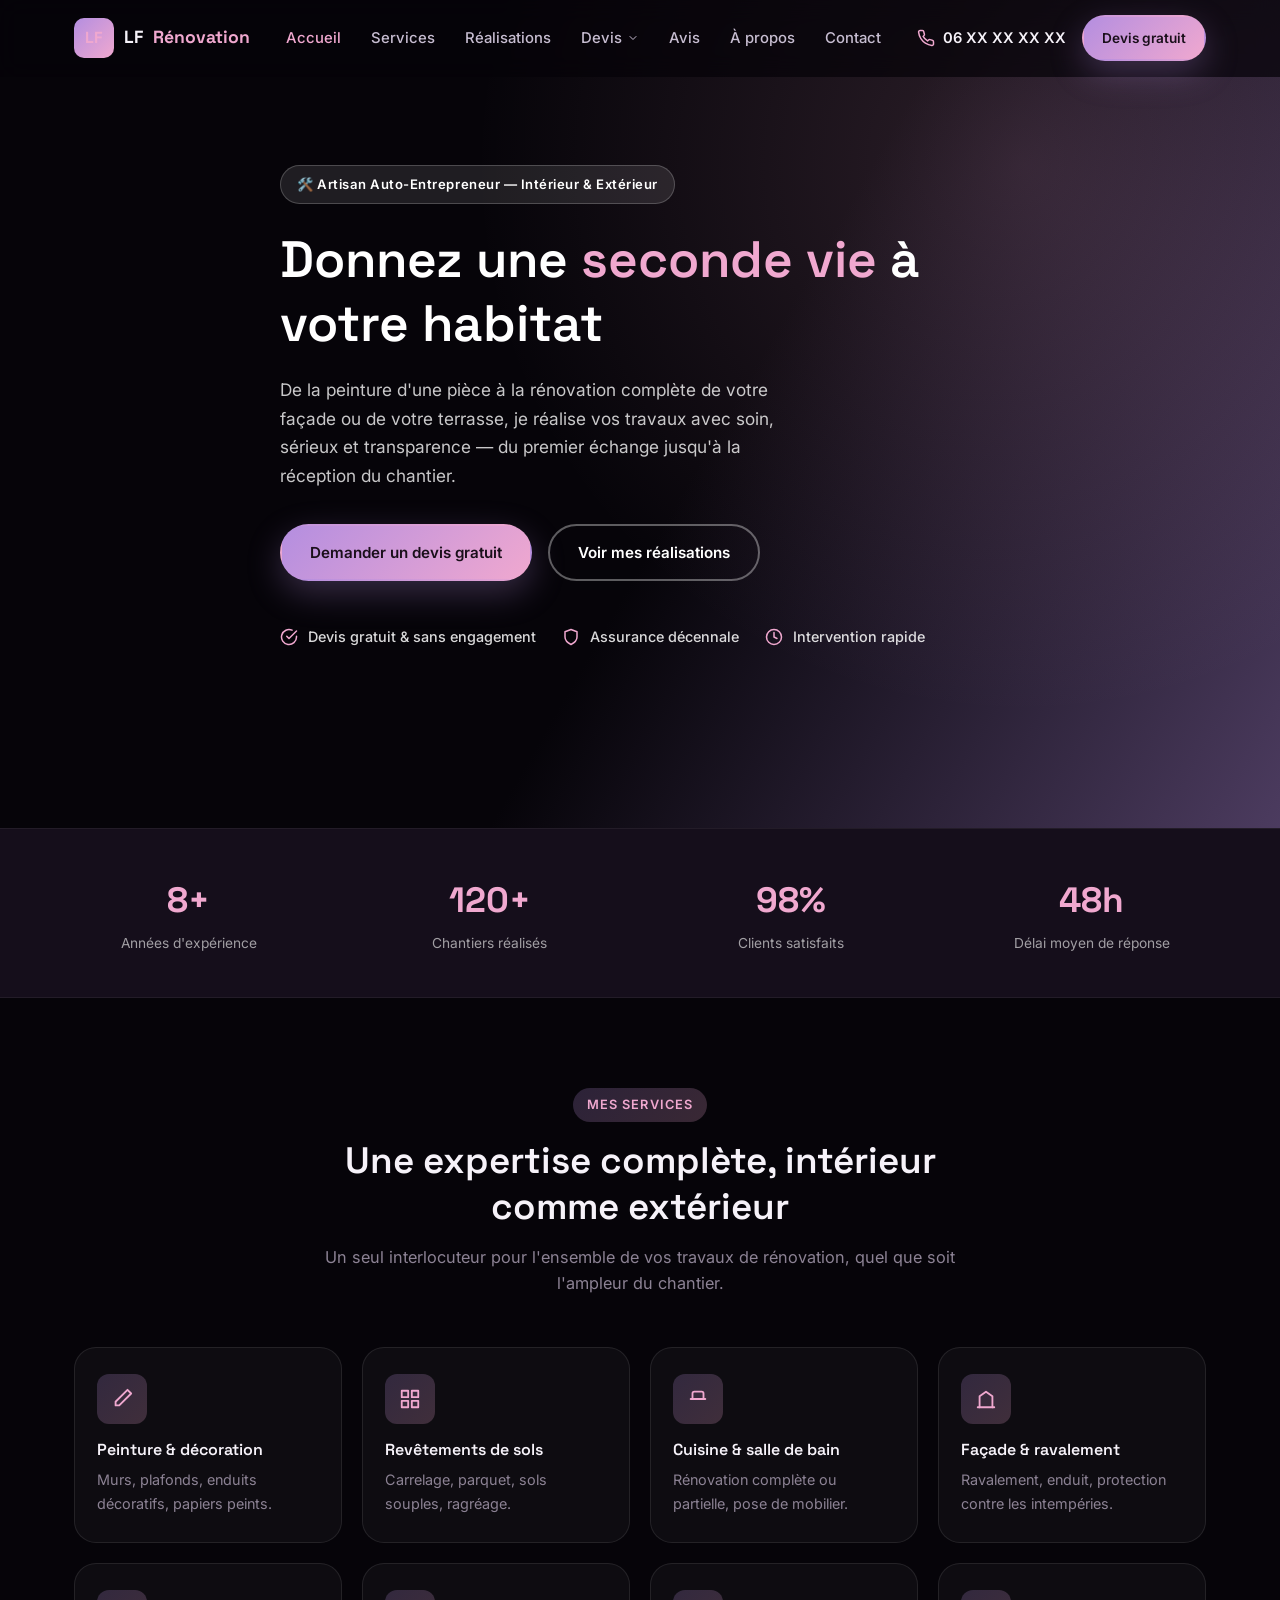
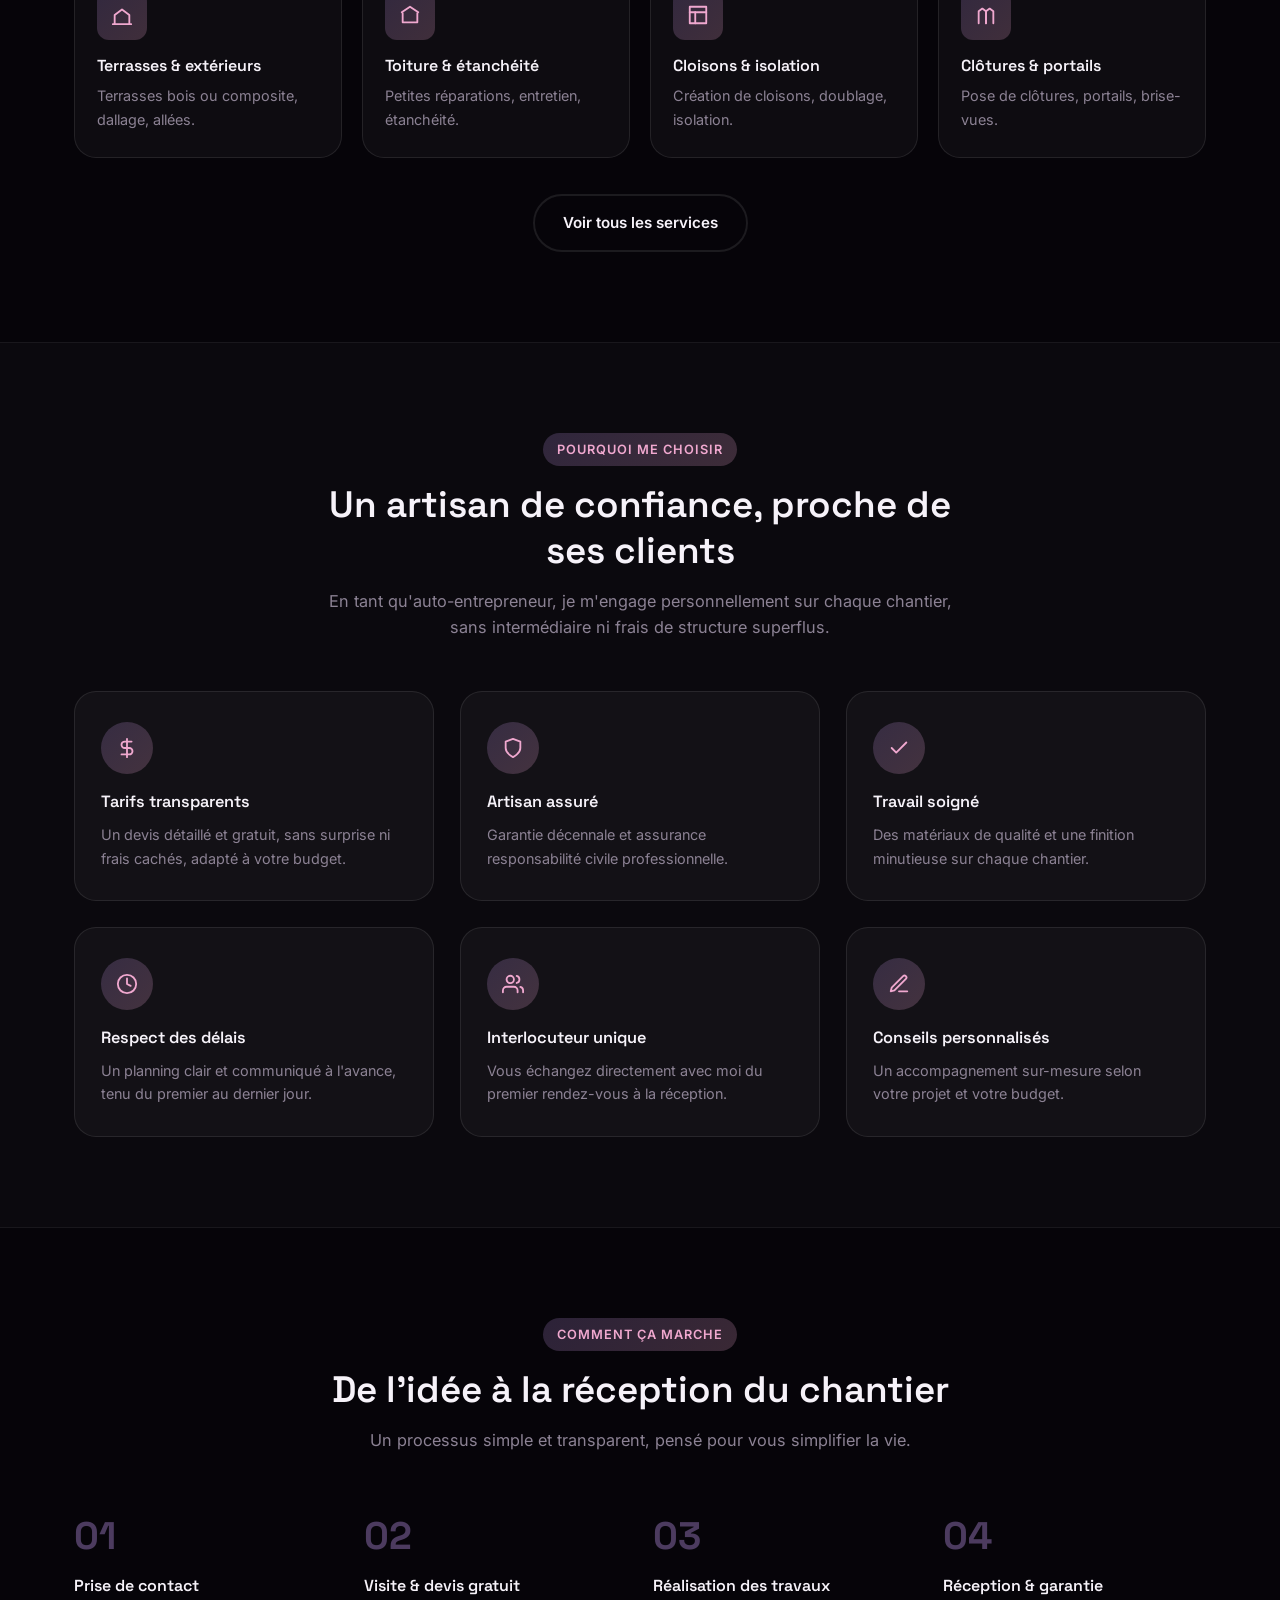
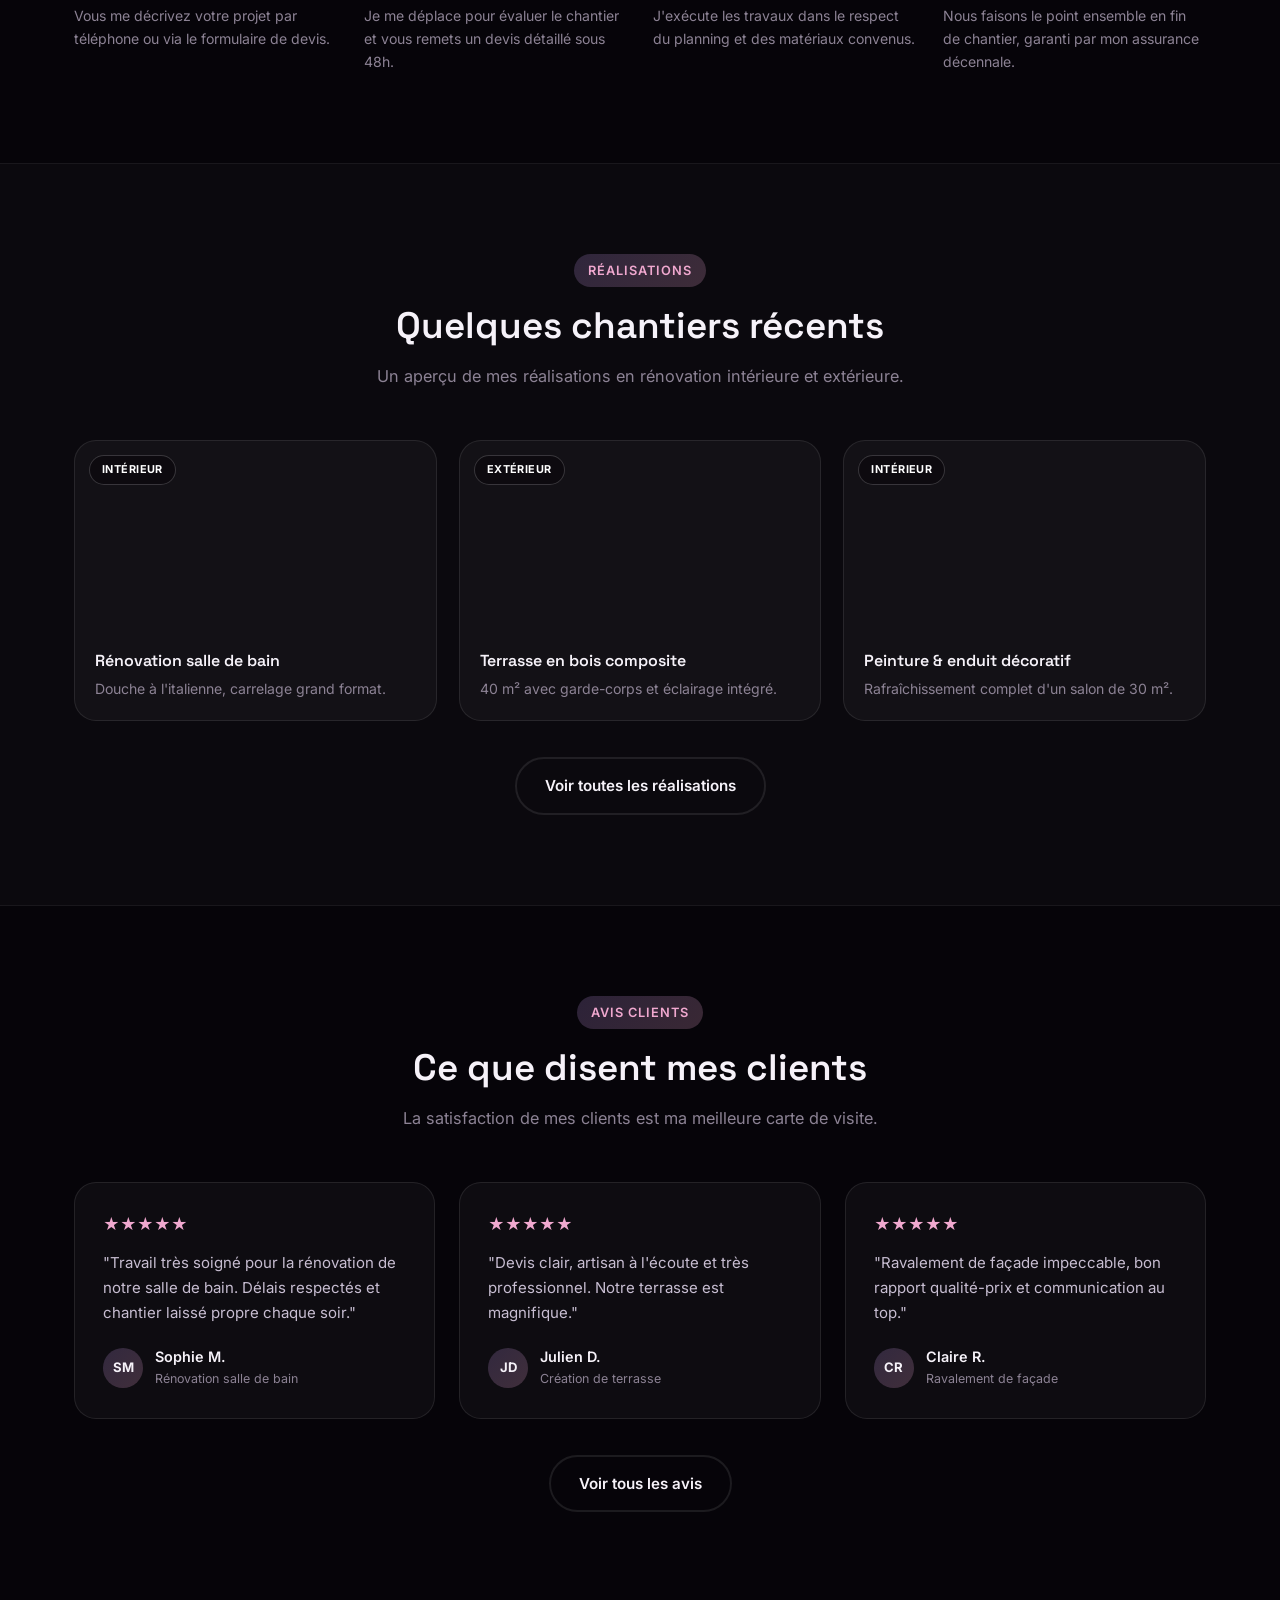
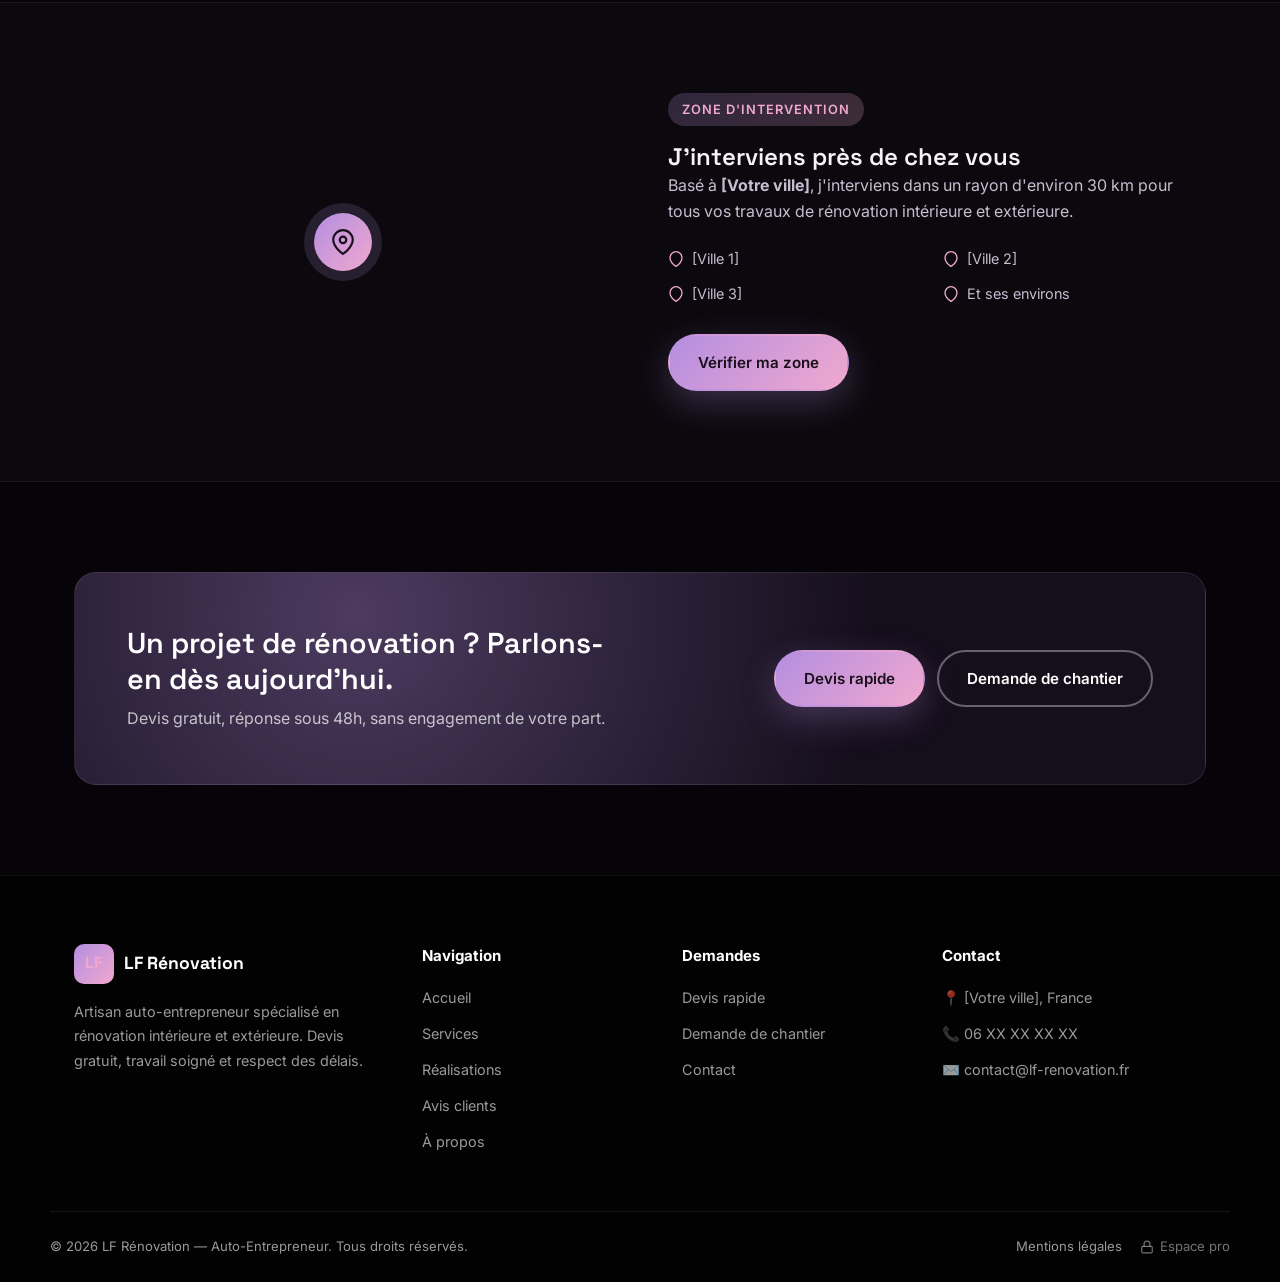
==== commit b430c275: "Ajouter de vraies photos aux vignettes de réalisations Remplace les vignettes en dégradé de couleur " ====
--- a/index.html
+++ b/index.html
@@ -238,23 +238,20 @@
 
     <div class="gallery-grid">
       <div class="gallery-card reveal">
-        <div class="gallery-thumb" style="background:linear-gradient(135deg,#b48ee0,#5b3d80);">
+        <div class="gallery-thumb" style="background:url('https://images.unsplash.com/photo-1584622650111-993a426fbf0a?auto=format&amp;fit=crop&amp;w=700&amp;q=70') center/cover;">
           <span class="cat-badge">Intérieur</span>
-          <svg width="34" height="34" viewBox="0 0 24 24" fill="none" stroke="currentColor" stroke-width="1.6"><path d="M3 3h18v18H3z"></path><path d="M3 9h18"></path><path d="M9 21V9"></path></svg>
         </div>
         <div class="gallery-body"><h4>Rénovation salle de bain</h4><p>Douche à l'italienne, carrelage grand format.</p></div>
       </div>
       <div class="gallery-card reveal">
-        <div class="gallery-thumb" style="background:linear-gradient(135deg,#2a1f33,#150e1b);">
+        <div class="gallery-thumb" style="background:url('https://images.unsplash.com/photo-1602343168117-bb8ffe3e2e9f?auto=format&amp;fit=crop&amp;w=700&amp;q=70') center/cover;">
           <span class="cat-badge">Extérieur</span>
-          <svg width="34" height="34" viewBox="0 0 24 24" fill="none" stroke="currentColor" stroke-width="1.6"><path d="M2 22h20"></path><path d="M4 22V12l8-6 8 6v10"></path></svg>
         </div>
         <div class="gallery-body"><h4>Terrasse en bois composite</h4><p>40 m² avec garde-corps et éclairage intégré.</p></div>
       </div>
       <div class="gallery-card reveal">
-        <div class="gallery-thumb" style="background:linear-gradient(135deg,#f0a8cf,#8a4f6d);">
+        <div class="gallery-thumb" style="background:url('https://images.unsplash.com/photo-1562259949-e8e7689d7828?auto=format&amp;fit=crop&amp;w=700&amp;q=70') center/cover;">
           <span class="cat-badge">Intérieur</span>
-          <svg width="34" height="34" viewBox="0 0 24 24" fill="none" stroke="currentColor" stroke-width="1.6"><path d="M18 2l4 4-13 13H5v-4L18 2z"></path></svg>
         </div>
         <div class="gallery-body"><h4>Peinture &amp; enduit décoratif</h4><p>Rafraîchissement complet d'un salon de 30 m².</p></div>
       </div>
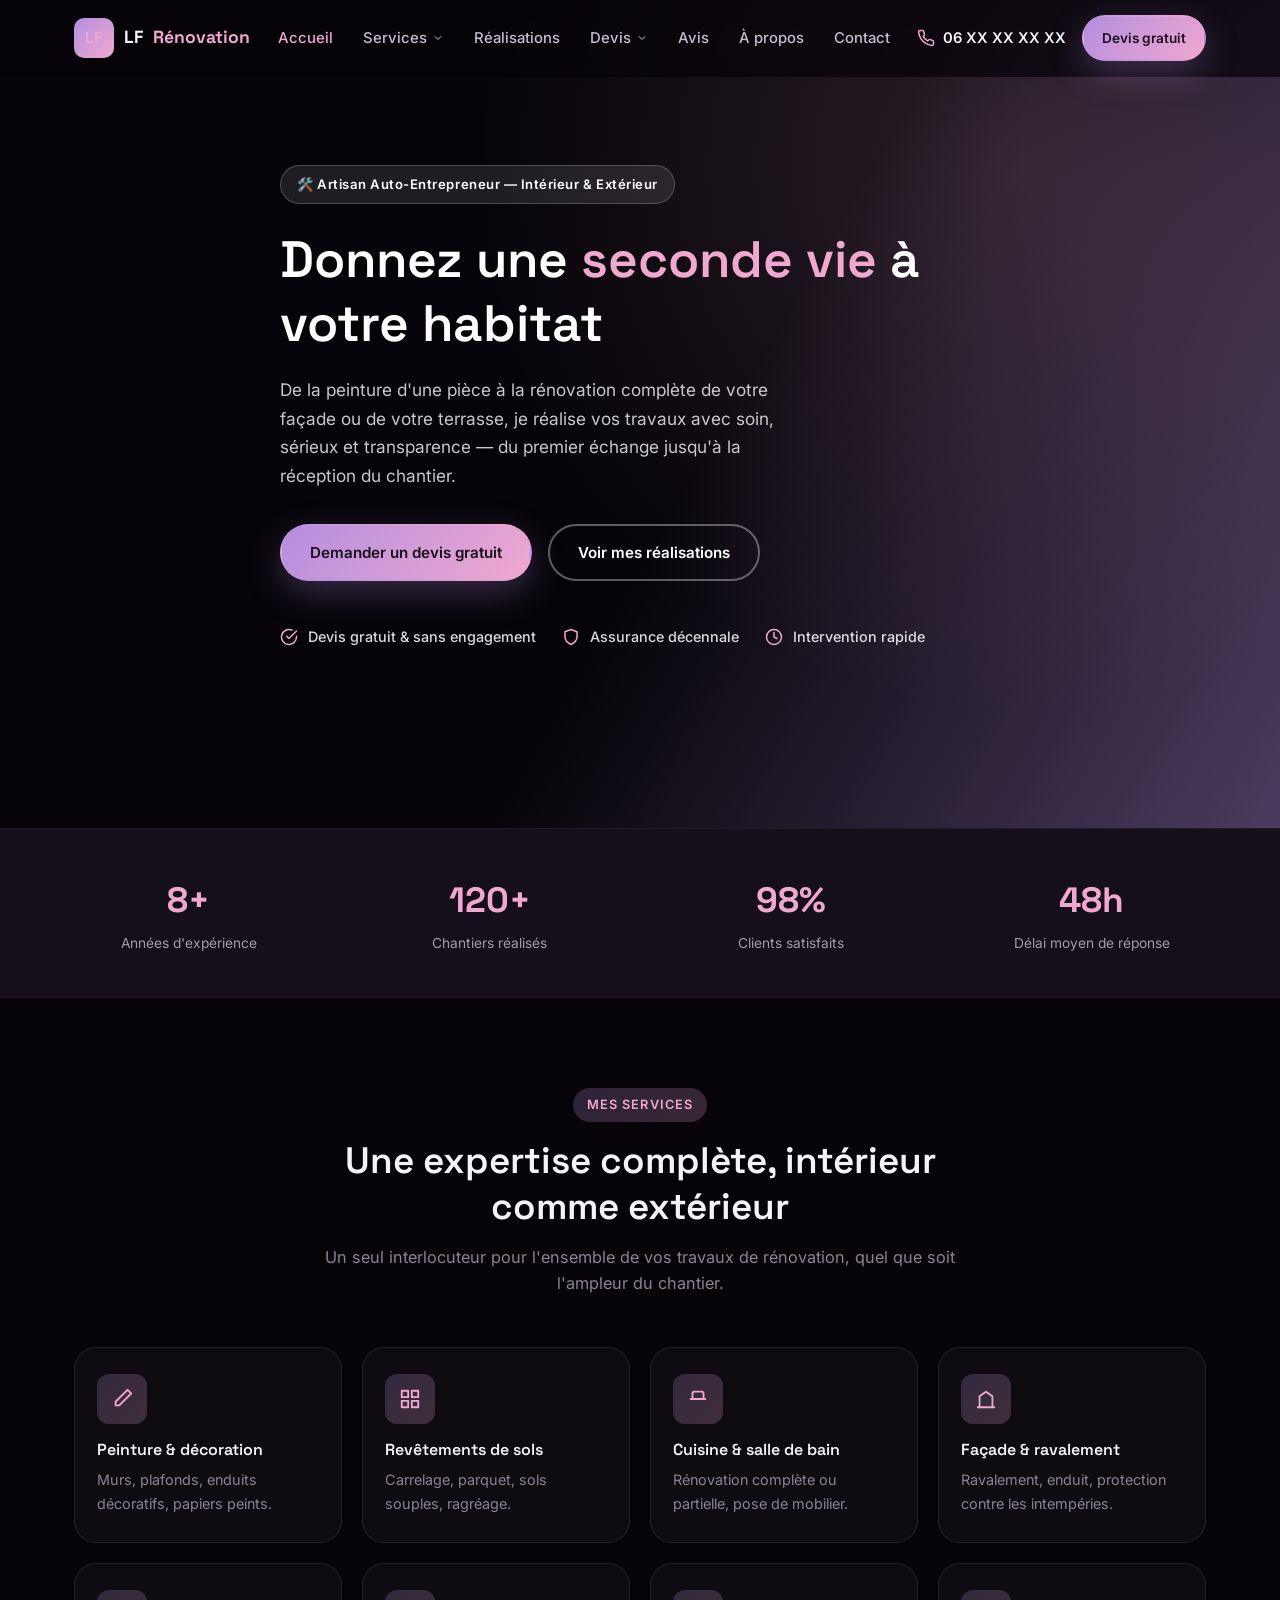
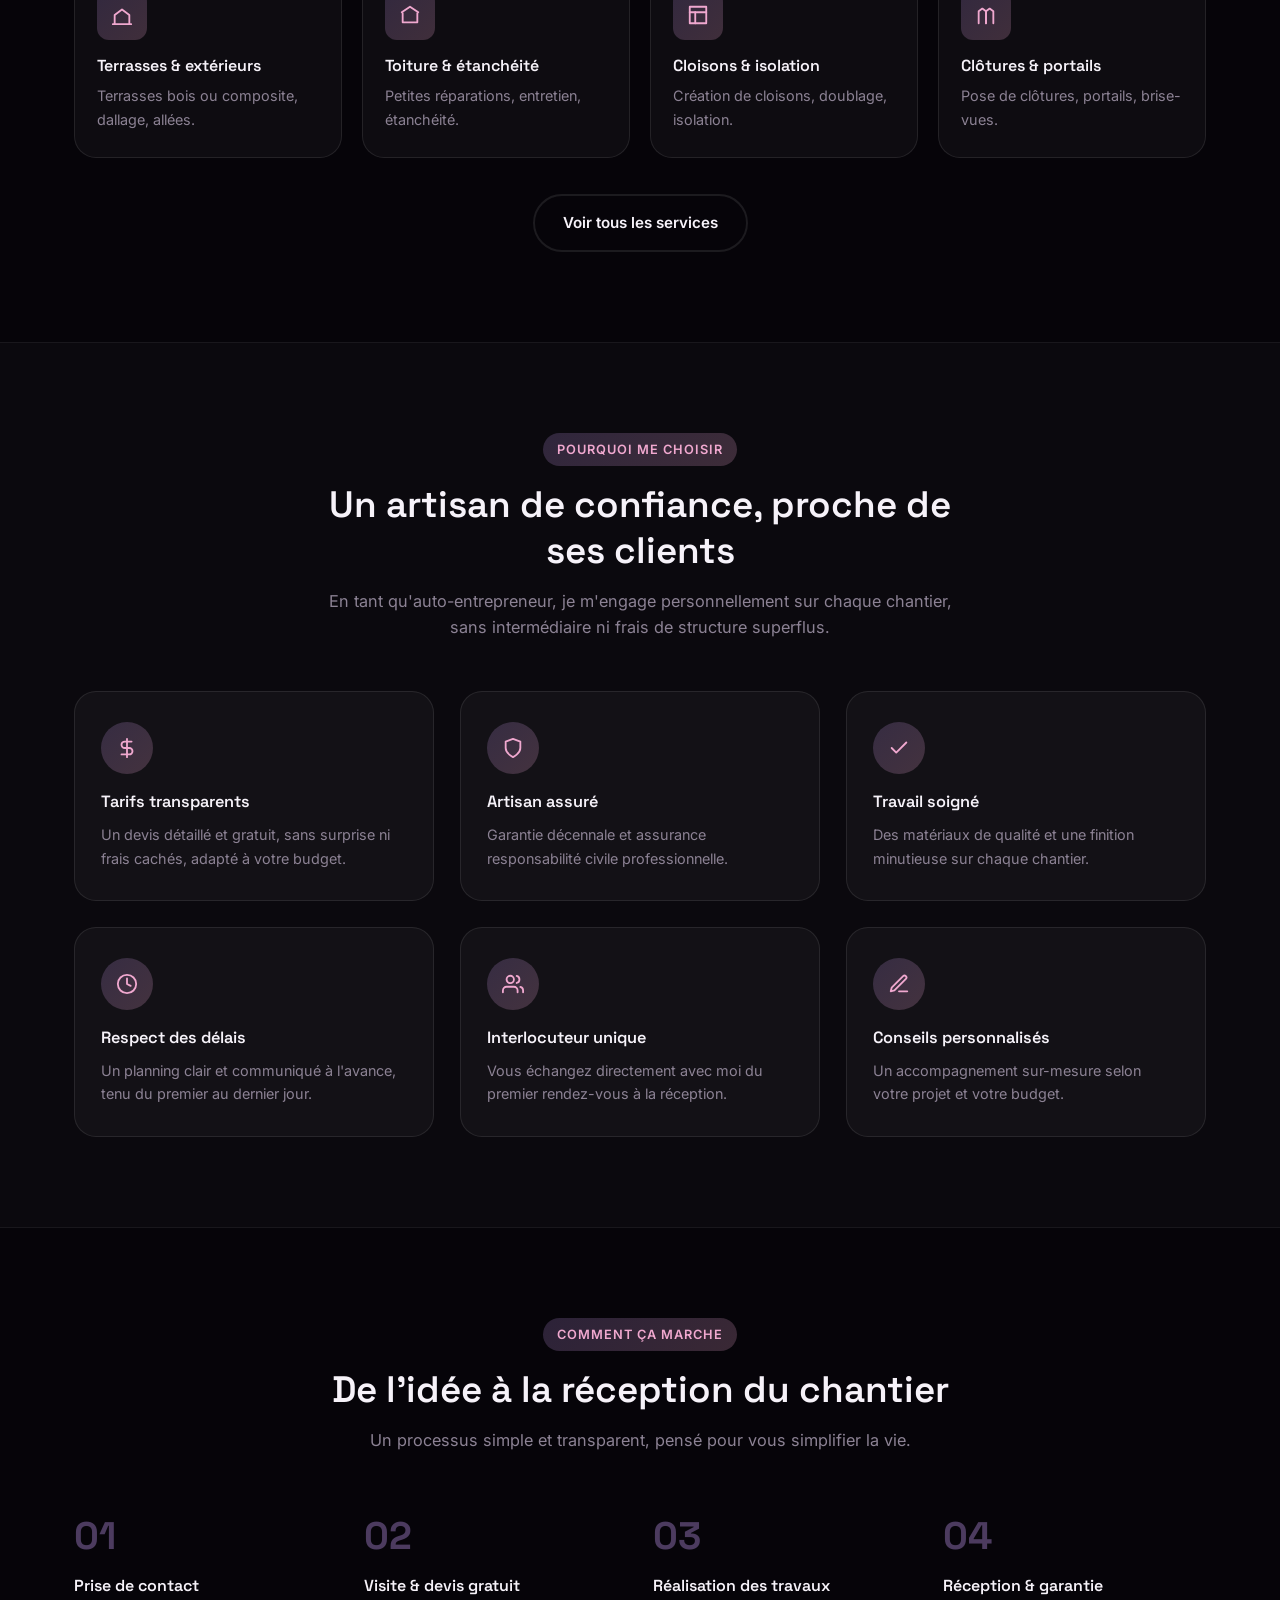
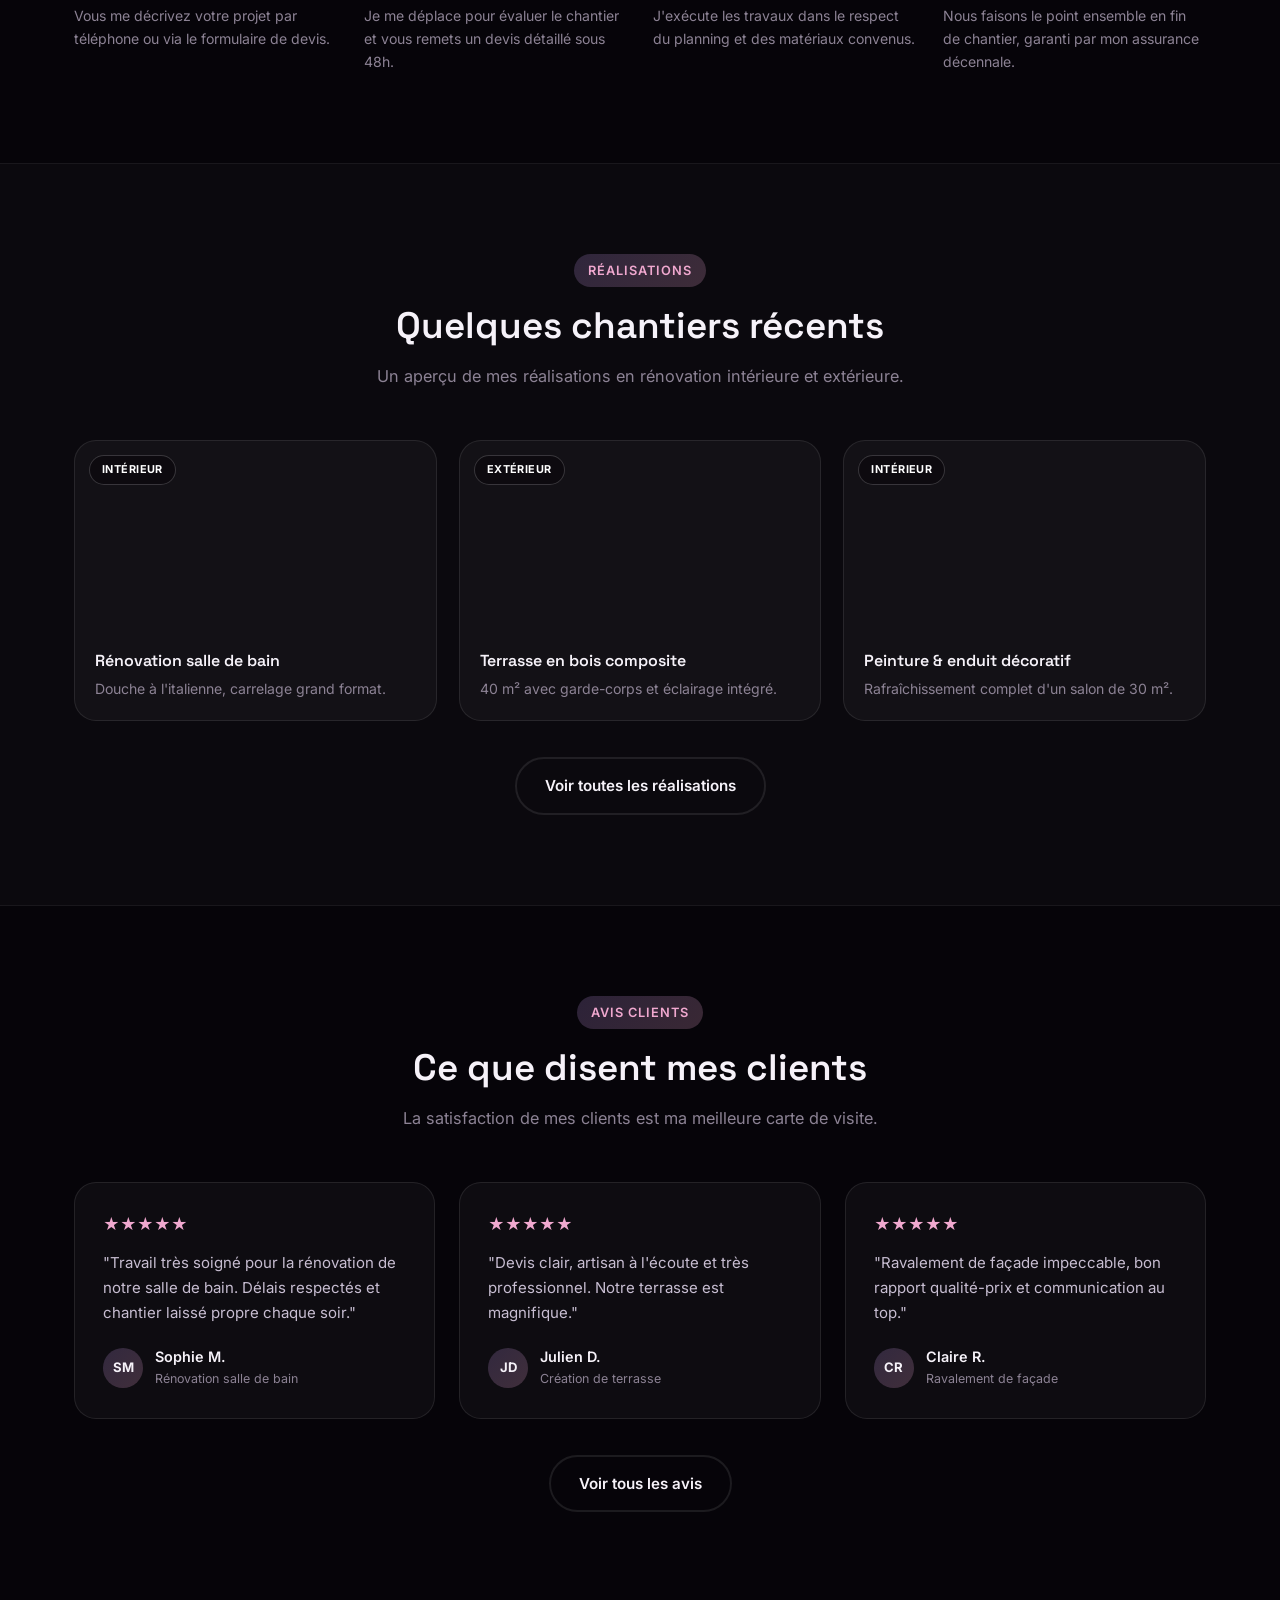
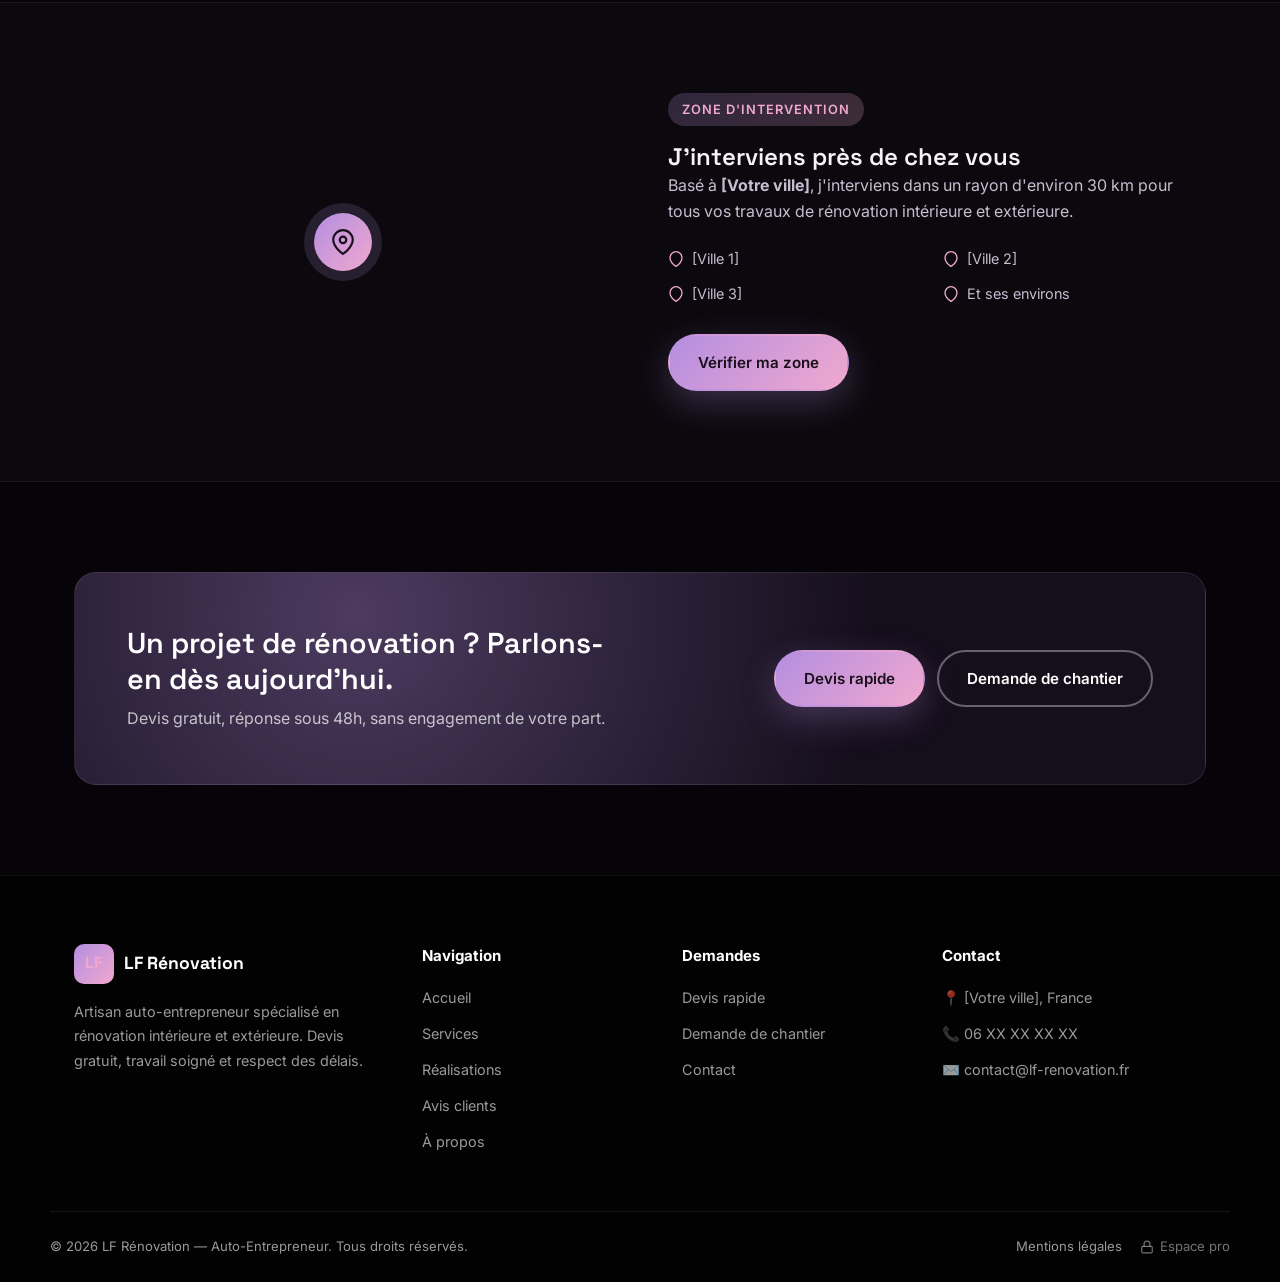
==== commit 6f9955d1: "Rendre le menu plus neutre, avec juste assez d'accroche pour inciter au clic Les libellés du menu pr" ====
--- a/index.html
+++ b/index.html
@@ -22,9 +22,17 @@
     </a>
 
     <nav class="main-nav">
-      <a href="index.html">Accueil</a>
-      <a href="services.html">Services</a>
-      <a href="realisations.html">Réalisations</a>
+      <a href="index.html">Accueil<span class="nav-tip">Retour à l'accueil</span></a>
+      <div class="nav-dropdown">
+        <a href="services.html">Services
+          <svg width="12" height="12" viewBox="0 0 24 24" fill="none" stroke="currentColor" stroke-width="2" stroke-linecap="round" stroke-linejoin="round"><polyline points="6 9 12 15 18 9"></polyline></svg>
+        </a>
+        <div class="nav-dropdown-menu">
+          <a href="services.html#interieur">Rénovation intérieure<small>Peinture, sols, cuisine, salle de bain...</small></a>
+          <a href="services.html#exterieur">Rénovation extérieure<small>Façade, terrasse, toiture, clôtures...</small></a>
+        </div>
+      </div>
+      <a href="realisations.html">Réalisations<span class="nav-tip">Mes derniers chantiers, en photos</span></a>
       <div class="nav-dropdown">
         <a href="devis.html">Devis
           <svg width="12" height="12" viewBox="0 0 24 24" fill="none" stroke="currentColor" stroke-width="2" stroke-linecap="round" stroke-linejoin="round"><polyline points="6 9 12 15 18 9"></polyline></svg>
@@ -34,9 +42,9 @@
           <a href="demande-chantier.html">Demande de chantier<small>Dossier détaillé avec photos</small></a>
         </div>
       </div>
-      <a href="avis.html">Avis</a>
-      <a href="apropos.html">À propos</a>
-      <a href="contact.html">Contact</a>
+      <a href="avis.html">Avis<span class="nav-tip">Ce qu'en pensent mes clients</span></a>
+      <a href="apropos.html">À propos<span class="nav-tip">Qui je suis, mes engagements</span></a>
+      <a href="contact.html">Contact<span class="nav-tip">Téléphone, e-mail, formulaire</span></a>
     </nav>
 
     <div class="header-actions">
--- a/css/public.css
+++ b/css/public.css
@@ -127,7 +127,8 @@
   border: 2px solid transparent;
   cursor: pointer;
   transition: transform var(--transition), box-shadow var(--transition), background var(--transition), color var(--transition), border-color var(--transition);
-  white-space: nowrap;
+  text-align: center;
+  max-width: 100%;
 }
 
 .btn-primary { background: var(--accent-gradient); color: #1a0f1a; box-shadow: var(--shadow-glow); }
@@ -221,6 +222,8 @@
 .nav-dropdown-menu a:hover { background: var(--card-bg-strong); color: var(--accent-2); }
 .nav-dropdown-menu a small { color: var(--text-low); font-weight: 400; font-size: 0.78rem; }
 
+.nav-tip { display: none; }
+
 .header-actions { display: flex; align-items: center; gap: 16px; flex-shrink: 0; }
 
 .phone-link { display: flex; align-items: center; gap: 8px; font-weight: 600; font-size: 0.92rem; color: var(--text-hi); }
@@ -613,7 +616,13 @@
   .services-columns-public { grid-template-columns: 1fr; }
 }
 
-@media (max-width: 900px) {
+@media (max-width: 420px) {
+  .header-actions .btn { display: none; }
+  .logo-mark { width: 34px; height: 34px; font-size: 0.85rem; }
+  .logo { font-size: 0.98rem; gap: 8px; }
+}
+
+@media (max-width: 1080px) {
   .main-nav { display: none; }
   .header-actions .phone-link { display: none; }
   .nav-toggle { display: flex; }
@@ -625,8 +634,10 @@
     max-height: calc(100vh - 76px); overflow-y: auto;
   }
 
-  .site-header.nav-open .main-nav a { padding: 10px 0; width: 100%; }
+  .site-header.nav-open .main-nav a { padding: 10px 0; width: 100%; display: flex; flex-direction: column; gap: 2px; }
+  .site-header.nav-open .nav-tip { display: block; font-size: 0.76rem; font-weight: 400; color: var(--text-low); }
   .site-header.nav-open .nav-dropdown { width: 100%; }
+  .site-header.nav-open .nav-dropdown > a { flex-direction: row; justify-content: space-between; }
   .site-header.nav-open .nav-dropdown-menu {
     position: static; opacity: 1; visibility: visible; transform: none;
     box-shadow: none; border: none; background: transparent; padding: 0 0 0 14px; margin-top: 4px; display: none;
